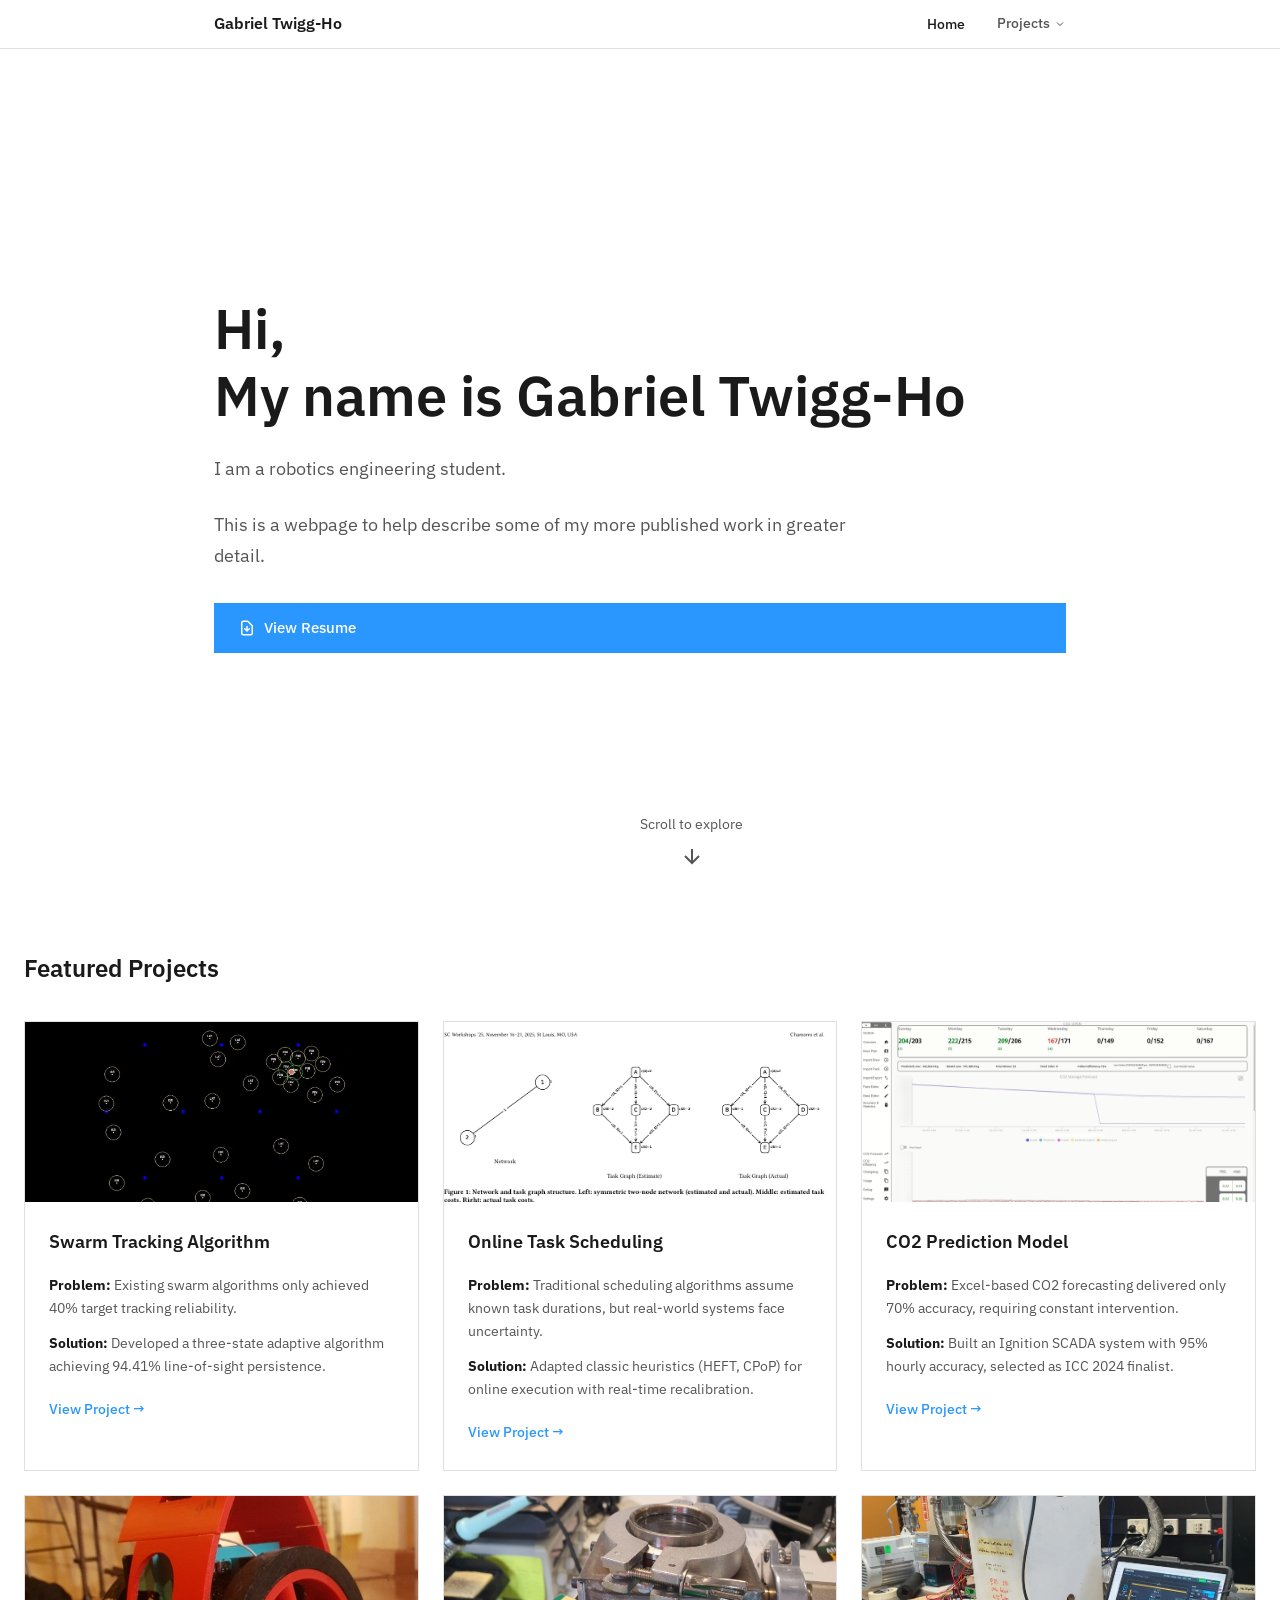
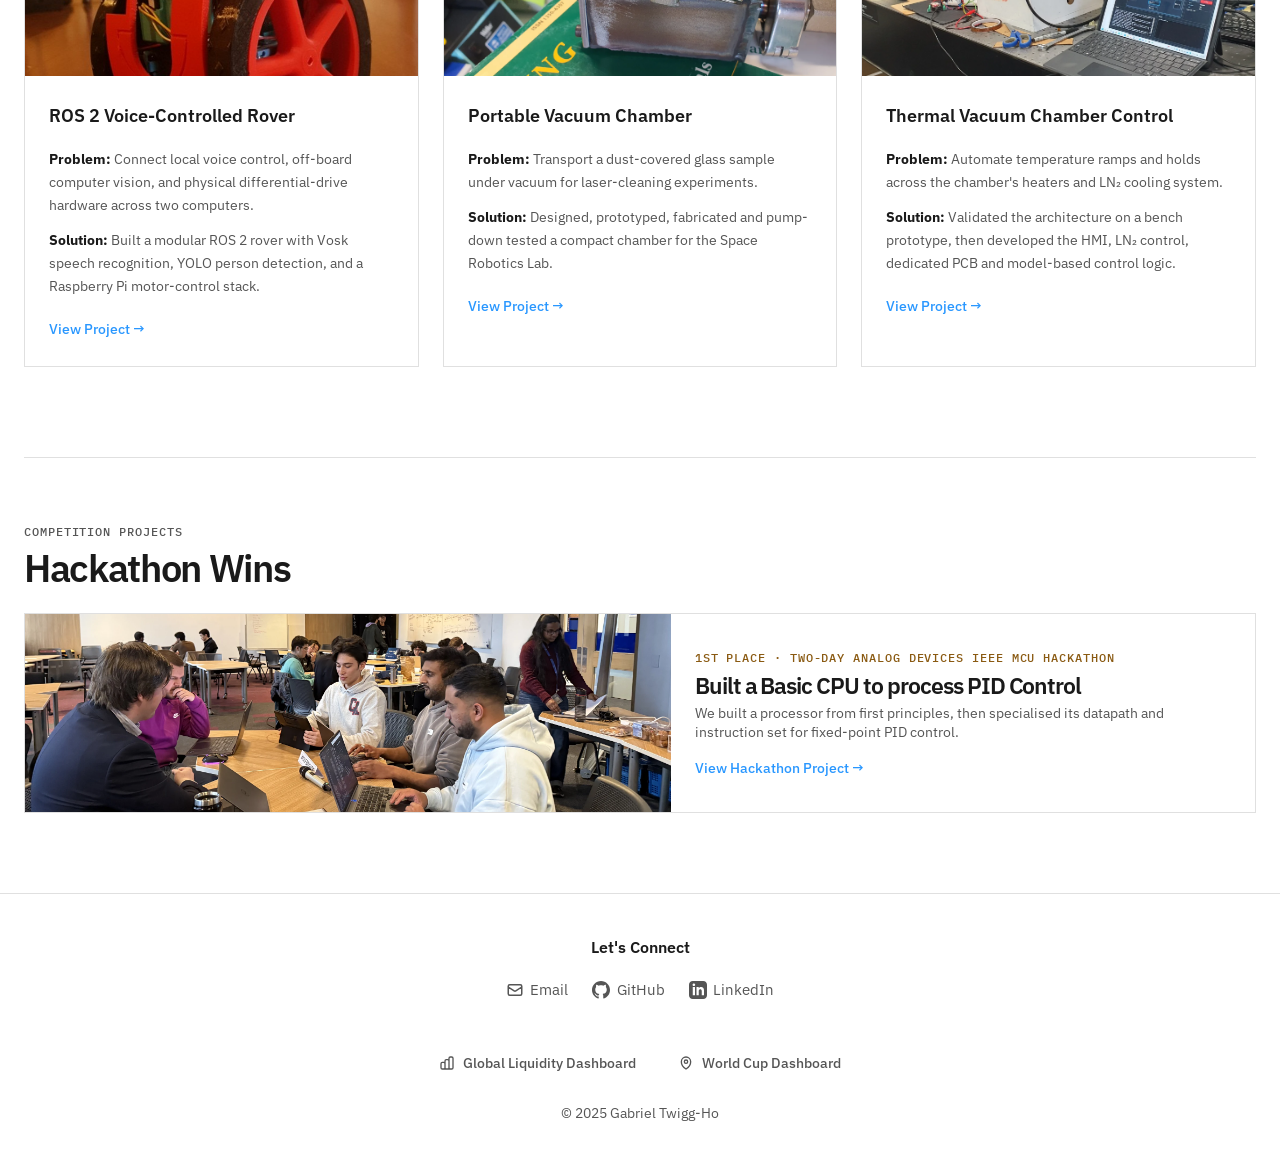
==== index.html @ 6e7a364f "Hide draft SAR card on homepage" ====
<!DOCTYPE html>
<html lang="en">
<head>
    <meta charset="UTF-8">
    <meta name="viewport" content="width=device-width, initial-scale=1.0">
    <title>Gabriel Twigg-Ho | Robotics Engineer</title>
    <link rel="preconnect" href="https://fonts.googleapis.com">
    <link rel="preconnect" href="https://fonts.gstatic.com" crossorigin>
    <link href="https://fonts.googleapis.com/css2?family=IBM+Plex+Sans:wght@400;500;600;700&family=IBM+Plex+Mono:wght@400;500&display=swap" rel="stylesheet">
    <link rel="stylesheet" href="css/base.css?v=20260810-2">
    <link rel="stylesheet" href="css/home.css?v=20260904-1">
    <link rel="stylesheet" href="css/projects.css?v=20260810-2">
    <link rel="stylesheet" href="css/project-themes.css?v=20260901-2">
</head>
<body>
    <nav>
        <div class="container">
            <a href="#home" data-page="home" class="logo" id="logo-easter-egg">Gabriel Twigg-Ho</a>
            <ul class="nav-links">
                <li><a href="#home" data-page="home" class="active" id="nav-home">Home</a></li>
                <li class="nav-dropdown">
                    <a href="#featured-projects" class="dropdown-trigger" id="nav-projects">Projects <svg xmlns="http://www.w3.org/2000/svg" width="12" height="12" viewBox="0 0 24 24" fill="none" stroke="currentColor" stroke-width="2"><path d="M6 9l6 6 6-6"/></svg></a>
                    <ul class="dropdown-menu">
                        <li><a href="#swarm-tracking" data-page="swarm-tracking" id="nav-swarm-tracking">Swarm Tracking</a></li>
                        <li><a href="#task-scheduling" data-page="task-scheduling" id="nav-task-scheduling">Task Scheduling</a></li>
                        <li><a href="#co2-prediction" data-page="co2-prediction" id="nav-co2-prediction">CO2 Prediction</a></li>
                        <li><a href="#ai-robot" data-page="ai-robot" id="nav-ai-robot">ROS 2 Rover</a></li>
                        <li><a href="#portable-vacuum-chamber" data-page="portable-vacuum-chamber" id="nav-portable-vacuum-chamber">Vacuum Chamber</a></li>
                        <li><a href="#thermal-vacuum-control" data-page="thermal-vacuum-control" id="nav-thermal-vacuum-control">TVAC Control</a></li>
                        <li data-draft-project="search-and-rescue" data-draft-local-preview hidden><a href="#search-and-rescue" data-page="search-and-rescue" id="nav-search-and-rescue">SAR Rovers</a></li>
                        <li><a href="#pid-processor-hackathon" data-page="pid-processor-hackathon" id="nav-pid-processor-hackathon">MCU Hackathon</a></li>
                    </ul>
                </li>
            </ul>
        </div>
    </nav>

    <main>
        <!-- Home -->
        <section id="home" class="page active animate">
            <div class="home-content">
                <div class="hero-text">
                    <h1>Hi,<br>My name is Gabriel Twigg-Ho</h1>
                    <p class="intro intro-1">
                        I am a robotics engineering student.
                    </p>
                    <p class="intro intro-2">
                        This is a webpage to help describe some of my more published work in greater 
                        detail.
                    </p>
                    <a href="documents/Gabriel%20Twigg-Ho%20Resume%202026.pdf" target="_blank" class="resume-link">
                        <svg xmlns="http://www.w3.org/2000/svg" fill="none" viewBox="0 0 24 24" stroke="currentColor" stroke-width="2">
                            <path stroke-linecap="round" stroke-linejoin="round" d="M12 10v6m0 0l-3-3m3 3l3-3m2 8H7a2 2 0 01-2-2V5a2 2 0 012-2h5.586a1 1 0 01.707.293l5.414 5.414a1 1 0 01.293.707V19a2 2 0 01-2 2z" />
                        </svg>
                        View Resume
                    </a>
                </div>
                <div class="scroll-indicator">
                    <span>Scroll to explore</span>
                    <svg xmlns="http://www.w3.org/2000/svg" width="24" height="24" viewBox="0 0 24 24" fill="none" stroke="currentColor" stroke-width="2">
                        <path d="M12 5v14M5 12l7 7 7-7"/>
                    </svg>
                </div>
            </div>

            <!-- Project Cards Section -->
            <div class="home-projects" id="featured-projects">
                <div class="container">
                    <h2 class="projects-heading">Featured Projects</h2>
                    <div class="project-cards">
                        <!-- Project 1: Swarm Tracking -->
                        <div class="project-card" onclick="showPage('swarm-tracking')">
                            <div class="card-media">
                                <video loop muted playsinline preload="none" poster="Pictures/swarm-tracking-poster.jpg" data-page-video>
                                    <source src="videos/swarm-tracking-demo.web.mp4" type="video/mp4">
                                </video>
                            </div>
                            <div class="card-content">
                                <h3>Swarm Tracking Algorithm</h3>
                                <p class="card-problem"><strong>Problem:</strong> Existing swarm algorithms only achieved 40% target tracking reliability.</p>
                                <p class="card-solution"><strong>Solution:</strong> Developed a three-state adaptive algorithm achieving 94.41% line-of-sight persistence.</p>
                                <span class="card-link">View Project →</span>
                            </div>
                        </div>

                        <!-- Project 2: Task Scheduling -->
                        <div class="project-card" onclick="showPage('task-scheduling')">
                            <div class="card-media">
                                <img src="Pictures/Task_Scheduling.png" alt="Task Scheduling">
                            </div>
                            <div class="card-content">
                                <h3>Online Task Scheduling</h3>
                                <p class="card-problem"><strong>Problem:</strong> Traditional scheduling algorithms assume known task durations, but real-world systems face uncertainty.</p>
                                <p class="card-solution"><strong>Solution:</strong> Adapted classic heuristics (HEFT, CPoP) for online execution with real-time recalibration.</p>
                                <span class="card-link">View Project →</span>
                            </div>
                        </div>

                        <!-- Project 3: CO2 Prediction -->
                        <div class="project-card" onclick="showPage('co2-prediction')">
                            <div class="card-media">
                                <img src="Pictures/Co2_project.png" alt="CO2 Prediction Model">
                            </div>
                            <div class="card-content">
                                <h3>CO2 Prediction Model</h3>
                                <p class="card-problem"><strong>Problem:</strong> Excel-based CO2 forecasting delivered only 70% accuracy, requiring constant intervention.</p>
                                <p class="card-solution"><strong>Solution:</strong> Built an Ignition SCADA system with 95% hourly accuracy, selected as ICC 2024 finalist.</p>
                                <span class="card-link">View Project →</span>
                            </div>
                        </div>

                        <!-- Project 4: Mobile Robot -->
                        <div class="project-card" onclick="showPage('ai-robot')">
                            <div class="card-media">
                                <img src="Pictures/project4_finalfront.jpg" alt="Completed ROS 2 voice-controlled rover">
                            </div>
                            <div class="card-content">
                                <h3>ROS 2 Voice-Controlled Rover</h3>
                                <p class="card-problem"><strong>Problem:</strong> Connect local voice control, off-board computer vision, and physical differential-drive hardware across two computers.</p>
                                <p class="card-solution"><strong>Solution:</strong> Built a modular ROS 2 rover with Vosk speech recognition, YOLO person detection, and a Raspberry Pi motor-control stack.</p>
                                <span class="card-link">View Project →</span>
                            </div>
                        </div>

                        <!-- Project 5: Portable Vacuum Chamber -->
                        <a class="project-card" href="#portable-vacuum-chamber" onclick="showPage('portable-vacuum-chamber'); return false;">
                            <div class="card-media">
                                <img src="Pictures/portable_vacuum_chamber/side_view.webp" alt="Portable metal vacuum chamber connected to a vacuum system" loading="lazy" decoding="async">
                            </div>
                            <div class="card-content">
                                <h3>Portable Vacuum Chamber</h3>
                                <p class="card-problem"><strong>Problem:</strong> Transport a dust-covered glass sample under vacuum for laser-cleaning experiments.</p>
                                <p class="card-solution"><strong>Solution:</strong> Designed, prototyped, fabricated and pump-down tested a compact chamber for the Space Robotics Lab.</p>
                                <span class="card-link">View Project →</span>
                            </div>
                        </a>

                        <!-- Project 6: Thermal Vacuum Chamber Control -->
                        <a class="project-card" href="#thermal-vacuum-control" onclick="showPage('thermal-vacuum-control'); return false;">
                            <div class="card-media">
                                <video loop muted playsinline preload="metadata" poster="Pictures/tvac/entire_tvac_bench_testing_sideview.webp" data-page-video aria-label="TVAC functional prototype operating on the laboratory bench">
                                    <source src="videos/tvac/tvac-functional-prototype-360p.web.mp4" type="video/mp4">
                                </video>
                            </div>
                            <div class="card-content">
                                <h3>Thermal Vacuum Chamber Control</h3>
                                <p class="card-problem"><strong>Problem:</strong> Automate temperature ramps and holds across the chamber's heaters and LN₂ cooling system.</p>
                                <p class="card-solution"><strong>Solution:</strong> Validated the architecture on a bench prototype, then developed the HMI, LN₂ control, dedicated PCB and model-based control logic.</p>
                                <span class="card-link">View Project →</span>
                            </div>
                        </a>

                        <!-- Project 7: Autonomous Search & Rescue Rovers -->
                        <a class="project-card" href="#search-and-rescue" onclick="showPage('search-and-rescue'); return false;" data-draft-project="search-and-rescue" hidden>
                            <div class="card-media">
                                <img src="Pictures/SAR/SAR%20rover%20victim%20overview.png" alt="Two simulated search and rescue rovers approaching a victim" loading="lazy" decoding="async">
                            </div>
                            <div class="card-content">
                                <h3>Autonomous Search &amp; Rescue Rovers</h3>
                                <p class="card-problem"><strong>Problem:</strong> Turn a generated rescue map and victim coordinates into reliable autonomous behaviour for two rovers in cluttered indoor environments.</p>
                                <p class="card-solution"><strong>Solution:</strong> Built and calibrated the rover autonomy stack across motion control, local mapping, path planning, victim handling and multi-robot coordination.</p>
                                <span class="card-link">View Project →</span>
                            </div>
                        </a>
                    </div>

                    <section class="hackathon-wins" aria-labelledby="hackathon-wins-heading">
                        <div class="hackathon-wins-heading">
                            <p>Competition projects</p>
                            <h2 id="hackathon-wins-heading">Hackathon Wins</h2>
                        </div>
                        <a class="hackathon-feature-card" href="#pid-processor-hackathon" onclick="showPage('pid-processor-hackathon'); return false;">
                            <div class="hackathon-feature-media">
                                <img src="Pictures/microcontroller_hackathon/winning-team-with-judges.webp" alt="The team developing its processor with hackathon staff and judges at the table" loading="lazy" decoding="async">
                            </div>
                            <div class="hackathon-feature-content">
                                <span class="hackathon-feature-result">1st Place · Two-day Analog Devices IEEE MCU Hackathon</span>
                                <h3>Built a Basic CPU to process PID Control</h3>
                                <p>We built a processor from first principles, then specialised its datapath and instruction set for fixed-point PID control.</p>
                                <span class="card-link">View Hackathon Project →</span>
                            </div>
                        </a>
                    </section>
                </div>
            </div>

            <footer>
                <div class="container">
                    <h3>Let's Connect</h3>
                    <div class="footer-links">
                        <a href="mailto:gabrieljyth@gmail.com">
                            <svg xmlns="http://www.w3.org/2000/svg" fill="none" viewBox="0 0 24 24" stroke="currentColor" stroke-width="2">
                                <path stroke-linecap="round" stroke-linejoin="round" d="M3 8l7.89 5.26a2 2 0 002.22 0L21 8M5 19h14a2 2 0 002-2V7a2 2 0 00-2-2H5a2 2 0 00-2 2v10a2 2 0 002 2z" />
                            </svg>
                            Email
                        </a>
                        <a href="https://github.com/Gabriel-Twiggho" target="_blank">
                            <svg xmlns="http://www.w3.org/2000/svg" fill="currentColor" viewBox="0 0 24 24">
                                <path d="M12 0c-6.626 0-12 5.373-12 12 0 5.302 3.438 9.8 8.207 11.387.599.111.793-.261.793-.577v-2.234c-3.338.726-4.033-1.416-4.033-1.416-.546-1.387-1.333-1.756-1.333-1.756-1.089-.745.083-.729.083-.729 1.205.084 1.839 1.237 1.839 1.237 1.07 1.834 2.807 1.304 3.492.997.107-.775.418-1.305.762-1.604-2.665-.305-5.467-1.334-5.467-5.931 0-1.311.469-2.381 1.236-3.221-.124-.303-.535-1.524.117-3.176 0 0 1.008-.322 3.301 1.23.957-.266 1.983-.399 3.003-.404 1.02.005 2.047.138 3.006.404 2.291-1.552 3.297-1.23 3.297-1.23.653 1.653.242 2.874.118 3.176.77.84 1.235 1.911 1.235 3.221 0 4.609-2.807 5.624-5.479 5.921.43.372.823 1.102.823 2.222v3.293c0 .319.192.694.801.576 4.765-1.589 8.199-6.086 8.199-11.386 0-6.627-5.373-12-12-12z"/>
                            </svg>
                            GitHub
                        </a>
                        <a href="https://www.linkedin.com/in/gabriel-twigg-ho-96579b1b8/" target="_blank">
                            <svg xmlns="http://www.w3.org/2000/svg" fill="currentColor" viewBox="0 0 24 24">
                                <path d="M19 0h-14c-2.761 0-5 2.239-5 5v14c0 2.761 2.239 5 5 5h14c2.762 0 5-2.239 5-5v-14c0-2.761-2.238-5-5-5zm-11 19h-3v-11h3v11zm-1.5-12.268c-.966 0-1.75-.79-1.75-1.764s.784-1.764 1.75-1.764 1.75.79 1.75 1.764-.783 1.764-1.75 1.764zm13.5 12.268h-3v-5.604c0-3.368-4-3.113-4 0v5.604h-3v-11h3v1.765c1.396-2.586 7-2.777 7 2.476v6.759z"/>
                            </svg>
                            LinkedIn
                        </a>
                    </div>
                    <div class="footer-extras">
                        <a href="dashboard/index.html" class="footer-dashboard-link">
                            <svg xmlns="http://www.w3.org/2000/svg" fill="none" viewBox="0 0 24 24" stroke="currentColor" stroke-width="2" width="16" height="16">
                                <path stroke-linecap="round" stroke-linejoin="round" d="M9 19v-6a2 2 0 00-2-2H5a2 2 0 00-2 2v6a2 2 0 002 2h2a2 2 0 002-2zm0 0V9a2 2 0 012-2h2a2 2 0 012 2v10m-6 0a2 2 0 002 2h2a2 2 0 002-2m0 0V5a2 2 0 012-2h2a2 2 0 012 2v14a2 2 0 01-2 2h-2a2 2 0 01-2-2z" />
                            </svg>
                            Global Liquidity Dashboard
                        </a>
                        <a href="worldcup-dashboard/" class="footer-dashboard-link">
                            <svg xmlns="http://www.w3.org/2000/svg" fill="none" viewBox="0 0 24 24" stroke="currentColor" stroke-width="2" width="16" height="16">
                                <path stroke-linecap="round" stroke-linejoin="round" d="M12 21s7-4.438 7-11a7 7 0 10-14 0c0 6.562 7 11 7 11z" />
                                <circle cx="12" cy="10" r="2.5" />
                            </svg>
                            World Cup Dashboard
                        </a>
                    </div>
                    <p class="copyright">© 2025 Gabriel Twigg-Ho</p>
                </div>
            </footer>
        </section>

        <!-- Project 1: Robot Swarms -->
        <section id="swarm-tracking" class="page project-page project-page--dark">
            <!-- Sidebar Navigation -->
            <nav class="project-nav" data-project="1">
                <a href="#p1-hero" class="project-nav-item active" data-section="p1-hero">
                    <span class="project-nav-line"></span>
                    <span class="project-nav-text">Demo</span>
                </a>
                <a href="#p1-downloads" class="project-nav-item" data-section="p1-downloads">
                    <span class="project-nav-line"></span>
                    <span class="project-nav-text">Downloads</span>
                </a>
                <a href="#p1-results" class="project-nav-item" data-section="p1-results">
                    <span class="project-nav-line"></span>
                    <span class="project-nav-text">Results</span>
                </a>
                <a href="#p1-problem" class="project-nav-item" data-section="p1-problem">
                    <span class="project-nav-line"></span>
                    <span class="project-nav-text">Problem</span>
                </a>
                <a href="#p1-methodology" class="project-nav-item" data-section="p1-methodology">
                    <span class="project-nav-line"></span>
                    <span class="project-nav-text">Methodology</span>
                </a>
                <a href="#p1-solution" class="project-nav-item" data-section="p1-solution">
                    <span class="project-nav-line"></span>
                    <span class="project-nav-text">Solution</span>
                </a>
                <a href="#p1-tech" class="project-nav-item" data-section="p1-tech">
                    <span class="project-nav-line"></span>
                    <span class="project-nav-text">Tech</span>
                </a>
            </nav>

            <!-- Fullscreen Video Hero -->
            <div class="video-hero" id="p1-hero">
                <p class="project-kicker">Robotics Research &middot; Autonomous Systems</p>
                <h1 class="project-title">How can a swarm of slow drones maintain persistent contact with a target moving twice their speed?</h1>
                <div class="video-container" id="video-container">
                    <video loop muted playsinline preload="none" poster="Pictures/swarm-tracking-poster.jpg" data-page-video oncanplay="document.getElementById('video-container').classList.add('loaded')">
                        <source src="videos/swarm-tracking-demo.web.mp4" type="video/mp4">
                    </video>
                </div>
                <div class="video-caption">
                    Red dot = Target  •  Yellow dot = Swarm Agent  •  Yellow circumference = Swarm Agent LOS radius
                    <br>Note: the target is non-evasive
                </div>
            </div>

            <!-- Download Section -->
            <div class="download-hero" id="p1-downloads">
                <h2>Read the Full Research</h2>
                <div class="download-buttons">
                    <a href="documents/Project%20Thesis%20Report%20V2%20Final.pdf" download class="download-btn">
                        <svg xmlns="http://www.w3.org/2000/svg" fill="none" viewBox="0 0 24 24" stroke="currentColor" stroke-width="2">
                            <path stroke-linecap="round" stroke-linejoin="round" d="M12 10v6m0 0l-3-3m3 3l3-3m2 8H7a2 2 0 01-2-2V5a2 2 0 012-2h5.586a1 1 0 01.707.293l5.414 5.414a1 1 0 01.293.707V19a2 2 0 01-2 2z" />
                        </svg>
                        Thesis
                    </a>
                    <a href="documents/IEEE_ResearchPaper.pdf" download class="download-btn">
                        <svg xmlns="http://www.w3.org/2000/svg" fill="none" viewBox="0 0 24 24" stroke="currentColor" stroke-width="2">
                            <path stroke-linecap="round" stroke-linejoin="round" d="M12 10v6m0 0l-3-3m3 3l3-3m2 8H7a2 2 0 01-2-2V5a2 2 0 012-2h5.586a1 1 0 01.707.293l5.414 5.414a1 1 0 01.293.707V19a2 2 0 01-2 2z" />
                        </svg>
                        Research Paper
                    </a>
                    <a href="documents/UG_ENG_55_poster%20(2).pdf" download class="download-btn">
                        <svg xmlns="http://www.w3.org/2000/svg" fill="none" viewBox="0 0 24 24" stroke="currentColor" stroke-width="2">
                            <path stroke-linecap="round" stroke-linejoin="round" d="M12 10v6m0 0l-3-3m3 3l3-3m2 8H7a2 2 0 01-2-2V5a2 2 0 012-2h5.586a1 1 0 01.707.293l5.414 5.414a1 1 0 01.293.707V19a2 2 0 01-2 2z" />
                        </svg>
                        Poster
                    </a>
                </div>
            </div>

            <!-- Results Teaser -->
            <div class="results-teaser" id="p1-results">
                <div class="container">
                    <p class="teaser-label">Line-of-Sight Persistence</p>
                    <h2 class="teaser-title">From unusable to Reliable and Deployable</h2>
                    <div class="bar-comparison">
                        <div class="bar-item previous">
                            <div class="bar-label">
                                <div class="label-title">Previous Best</div>
                                <div class="label-value">40%</div>
                            </div>
                            <div class="bar-track">
                                <div class="bar-fill"></div>
                            </div>
                        </div>
                        <div class="bar-item ours">
                            <div class="bar-label">
                                <div class="label-title">Our Solution</div>
                                <div class="label-value">94.41%</div>
                            </div>
                            <div class="bar-track">
                                <div class="bar-fill"></div>
                            </div>
                        </div>
                    </div>
                </div>
            </div>

            <!-- The Problem -->
            <div class="dark-section" id="p1-problem">
                <div class="container">
                    <div class="dark-card">
                        <h2>The Problem</h2>
                        <h3>The Real-World Context</h3>
                        <p>
                            This problem is critical in applications like law enforcement pursuing a suspect vehicle, 
                            or disaster response teams tracking a drifting vessel, where <strong>persistent tracking is paramount</strong>.
                        </p>
                        <h3>The Gap in Existing Research</h3>
                        <p>
                            The best Line-of-Sight score from existing research was only <strong>40%</strong>. At this reliability, 
                            the swarm loses sight of the target more than half the time. For real-world applications like 
                            search and rescue or surveillance, this simply isn't usable. A target that disappears 60% of the time isn't being tracked.
                        </p>
                        <p>
                            That's why we set out to develop a solution capable of achieving <strong>90%+ LOS</strong>, 
                            a threshold where persistent tracking becomes viable for practical deployment.
                        </p>
                        <h3>Problem Constraints</h3>
                        <ul>
                            <li>Track a fast-moving, non-evasive target with a slow-moving swarm</li>
                            <li>Agent speed = 50% of target speed (2:1 speed disadvantage)</li>
                            <li>Agents can only communicate with K nearest neighbours</li>
                            <li>Score averaged over multiple target paths</li>
                        </ul>
                    </div>
                </div>
            </div>

            <!-- Methodology -->
            <div class="dark-section" id="p1-methodology">
                <div class="container">
                    <div class="dark-card">
                        <h2>Methodology</h2>
                        <p>
                            <strong>Core Hypothesis:</strong> No single behaviour can achieve 90% LOS. We need an adaptive solution.
                        </p>
                        <h3>1. Build the Framework</h3>
                        <p>
                            Created a 2D simulation optimization framework in Python, allowing rapid prototyping and testing of swarm behaviours.
                        </p>
                        <h3>2. Ideate</h3>
                        <p>
                            Explored various tracking and searching algorithms for the swarm, drawing from existing research and novel approaches.
                        </p>
                        <h3>3. Optimise & Test</h3>
                        <ul>
                            <li>Tested and optimised every combination of existing algorithms</li>
                            <li>Evaluated one-state, two-state, and three-state strategies</li>
                            <li>Built a Python framework to iteratively tune algorithm variables. Each algorithm had handfuls of parameters to optimise (e.g., memory duration, prediction multipliers)</li>
                        </ul>
                        <h3>4. Exploratory Design</h3>
                        <p>
                            Observed weaknesses in the simulation and designed entirely new, purpose-built behaviours to fill those strategic gaps.
                        </p>
                    </div>
                </div>
            </div>

            <!-- The Solution -->
            <div class="dark-section" id="p1-solution">
                <div class="container">
                    <div class="dark-card">
                        <h2>The Solution: Three-State Architecture</h2>
                        <p>
                            The breakthrough came from a <strong>three-state solution</strong>, with distinct algorithms for when an agent is 
                            <em>in front</em>, <em>behind</em>, or has <em>no memory</em> of the target:
                        </p>
                        <div class="solution-step-dark">
                            <strong>1. In Front → Aggressive Prediction</strong>
                            <p>Prediction worked well all-round, but we observed that a more aggressive predict multiplier could be used when in front. Standard prediction sometimes caused agents to miss the target's path. The aggressive variant kept agents positioned on the target's trajectory.</p>
                        </div>
                        <div class="solution-step-dark">
                            <strong>2. Behind → Predictive Pursuit</strong>
                            <p>Testing showed prediction was the best-performing behaviour when behind the target. Agents use a predictive multiplier to anticipate where the target will be, rather than chasing where it was.</p>
                        </div>
                        <div class="solution-step-dark">
                            <strong>3. No Memory → Inverse Square Repulsion</strong>
                            <p>When an agent loses sight of the target, separation kicks in using inverse square repulsion. This forces agents to spread equally far apart across the map, maximizing sensor coverage for reacquisition.</p>
                        </div>
                    </div>
                </div>
            </div>

            <!-- Results -->
            <div class="dark-section" id="p1-tech">
                <div class="container">
                    <div class="dark-card">
                        <h2>Results</h2>
                        <div class="results-highlight">
                            <div class="big-stat">94.41%</div>
                            <div class="stat-label">Line-of-Sight persistence score</div>
                            <div class="comparison">Previous Best: 40% → Our Solution: 94.41%</div>
                        </div>
                        <p>
                            By moving from static behaviours to dynamic role allocation, we demonstrated that 
                            in resource-constrained, decentralized systems, <strong>adaptability is more powerful than raw speed</strong>.
                        </p>

                        <h3>Tech Stack</h3>
                        <ul class="tech-stack-dark">
                            <li>Python</li>
                            <li>Pygame</li>
                            <li>NumPy</li>
                            <li>Git</li>
                        </ul>

                        <a href="https://github.com/gabefromvbucks/swarm_tracking_simulation_final" target="_blank" class="github-link">
                            View Code on GitHub →
                        </a>
                    </div>
                </div>
            </div>

            <!-- Dark Footer -->
            <div class="dark-footer project-footer">
                <h3>Let's Connect</h3>
                <div class="dark-footer-links project-footer-links">
                    <a href="mailto:gabrieljyth@gmail.com">
                        <svg xmlns="http://www.w3.org/2000/svg" fill="none" viewBox="0 0 24 24" stroke="currentColor" stroke-width="2">
                            <path stroke-linecap="round" stroke-linejoin="round" d="M3 8l7.89 5.26a2 2 0 002.22 0L21 8M5 19h14a2 2 0 002-2V7a2 2 0 00-2-2H5a2 2 0 00-2 2v10a2 2 0 002 2z" />
                        </svg>
                        Email
                    </a>
                    <a href="https://github.com/Gabriel-Twiggho" target="_blank">
                        <svg xmlns="http://www.w3.org/2000/svg" fill="currentColor" viewBox="0 0 24 24">
                            <path d="M12 0c-6.626 0-12 5.373-12 12 0 5.302 3.438 9.8 8.207 11.387.599.111.793-.261.793-.577v-2.234c-3.338.726-4.033-1.416-4.033-1.416-.546-1.387-1.333-1.756-1.333-1.756-1.089-.745.083-.729.083-.729 1.205.084 1.839 1.237 1.839 1.237 1.07 1.834 2.807 1.304 3.492.997.107-.775.418-1.305.762-1.604-2.665-.305-5.467-1.334-5.467-5.931 0-1.311.469-2.381 1.236-3.221-.124-.303-.535-1.524.117-3.176 0 0 1.008-.322 3.301 1.23.957-.266 1.983-.399 3.003-.404 1.02.005 2.047.138 3.006.404 2.291-1.552 3.297-1.23 3.297-1.23.653 1.653.242 2.874.118 3.176.77.84 1.235 1.911 1.235 3.221 0 4.609-2.807 5.624-5.479 5.921.43.372.823 1.102.823 2.222v3.293c0 .319.192.694.801.576 4.765-1.589 8.199-6.086 8.199-11.386 0-6.627-5.373-12-12-12z"/>
                        </svg>
                        GitHub
                    </a>
                    <a href="https://www.linkedin.com/in/gabriel-twigg-ho-96579b1b8/" target="_blank">
                        <svg xmlns="http://www.w3.org/2000/svg" fill="currentColor" viewBox="0 0 24 24">
                            <path d="M19 0h-14c-2.761 0-5 2.239-5 5v14c0 2.761 2.239 5 5 5h14c2.762 0 5-2.239 5-5v-14c0-2.761-2.238-5-5-5zm-11 19h-3v-11h3v11zm-1.5-12.268c-.966 0-1.75-.79-1.75-1.764s.784-1.764 1.75-1.764 1.75.79 1.75 1.764-.783 1.764-1.75 1.764zm13.5 12.268h-3v-5.604c0-3.368-4-3.113-4 0v5.604h-3v-11h3v1.765c1.396-2.586 7-2.777 7 2.476v6.759z"/>
                        </svg>
                        LinkedIn
                    </a>
                </div>
                <p class="copyright">© 2025 Gabriel Twigg-Ho</p>
            </div>
        </section>

        <!-- Project 2: Online Task Scheduling -->
        <section id="task-scheduling" class="page project-page project-page--light">
            <!-- Sidebar Navigation -->
            <nav class="project-nav" data-project="2">
                <a href="#task-scheduling" class="project-nav-item active" data-section="task-scheduling">
                    <span class="project-nav-line"></span>
                    <span class="project-nav-text">Overview</span>
                </a>
                <a href="#p2-publication" class="project-nav-item" data-section="p2-publication">
                    <span class="project-nav-line"></span>
                    <span class="project-nav-text">Publication</span>
                </a>
                <a href="#p2-links" class="project-nav-item" data-section="p2-links">
                    <span class="project-nav-line"></span>
                    <span class="project-nav-text">Research</span>
                </a>
            </nav>

            <div class="project2-content project-shell">
                <div class="project2-inner project-inner">
                    <header class="project-editorial-header project-header">
                        <p class="project2-subtitle project-kicker">SC '25 Workshops Publication &middot; SAGA Framework</p>
                        <h1 class="project-title">Online Task Scheduling under Uncertainty</h1>
                    </header>
                    
                    <div class="project2-paragraphs project-copy" id="p2-publication">
                        <p>
                            During my exchange semester at Loyola Marymount University in Los Angeles, 
                            I was invited by Professor Jared Coleman to join his research team. Even after returning 
                            home to Australia after the exchange I still work remotely with Professor Jared and his 
                            team helping where I can.
                        </p>
                        <p>
                            The research we do focuses on the question, <em>"How do you schedule tasks on a supercomputer 
                            when you don't know how long they will take?"</em>
                        </p>
                        <p>
                            Specifically the research linked below was focused on creating an automated framework for 
                            the SAGA Python library that adapts offline heuristics (like HEFT and CPoP) 
                            for online execution. By simulating a feedback loop that re-calibrates the schedule as tasks 
                            finish, we enabled static algorithms to handle runtime uncertainty dynamically.
                        </p>
                    </div>

                    <div class="project2-buttons">
                        <a href="https://dl.acm.org/doi/10.1145/3731599.3767581" target="_blank" class="project2-btn primary">
                            <svg xmlns="http://www.w3.org/2000/svg" fill="none" viewBox="0 0 24 24" stroke="currentColor" stroke-width="2">
                                <path stroke-linecap="round" stroke-linejoin="round" d="M12 6.253v13m0-13C10.832 5.477 9.246 5 7.5 5S4.168 5.477 3 6.253v13C4.168 18.477 5.754 18 7.5 18s3.332.477 4.5 1.253m0-13C13.168 5.477 14.754 5 16.5 5c1.747 0 3.332.477 4.5 1.253v13C19.832 18.477 18.247 18 16.5 18c-1.746 0-3.332.477-4.5 1.253" />
                            </svg>
                            Read the Publication
                        </a>
                        <a href="documents/Adapting%20Classic%20Scheduling%20Heuristics%20for%20Online%20Execution%20under%20Uncertainty.pdf" download class="project2-btn secondary">
                            <svg xmlns="http://www.w3.org/2000/svg" fill="none" viewBox="0 0 24 24" stroke="currentColor" stroke-width="2">
                                <path stroke-linecap="round" stroke-linejoin="round" d="M12 10v6m0 0l-3-3m3 3l3-3m2 8H7a2 2 0 01-2-2V5a2 2 0 012-2h5.586a1 1 0 01.707.293l5.414 5.414a1 1 0 01.293.707V19a2 2 0 01-2 2z" />
                            </svg>
                            Download PDF
                        </a>
                    </div>

                    <!-- Task Scheduling Visualization -->
                    <div class="project2-research-section project-section" id="p2-research">
                        <div class="project2-diagram project-media">
                            <img src="Pictures/Task_Scheduling.png" alt="Directed task graph showing dependencies between computational tasks in the scheduling research" />
                            <p class="diagram-caption project-caption">Task graph visualization from our publication showing computational dependencies and scheduling complexity</p>
                        </div>

                        <div class="project2-about-research">
                            <h3 class="project-section-title">Understanding the Task Scheduling Problem</h3>
                            <p>
                                Task scheduling aims to assign computational tasks to machines to minimize execution time 
                                while respecting dependencies. Traditional algorithms assume known task durations, but real-world 
                                systems face uncertainty from hardware variations, network conditions and workload unpredictability. 
                                Our research <strong>adapts classic scheduling heuristics to handle this uncertainty in real-time</strong>, 
                                making offline algorithms work effectively in dynamic, online environments.
                            </p>
                        </div>

                        <div class="project2-research-links" id="p2-links">
                            <h3 class="project-section-title">Learn More About This Research</h3>
                            <div class="research-links-grid">
                                <a href="https://research.kubishi.com/" target="_blank" class="research-link-btn">
                                    <svg xmlns="http://www.w3.org/2000/svg" fill="none" viewBox="0 0 24 24" stroke="currentColor" stroke-width="2">
                                        <path stroke-linecap="round" stroke-linejoin="round" d="M17 20h5v-2a3 3 0 00-5.356-1.857M17 20H7m10 0v-2c0-.656-.126-1.283-.356-1.857M7 20H2v-2a3 3 0 015.356-1.857M7 20v-2c0-.656.126-1.283.356-1.857m0 0a5.002 5.002 0 019.288 0M15 7a3 3 0 11-6 0 3 3 0 016 0zm6 3a2 2 0 11-4 0 2 2 0 014 0zM7 10a2 2 0 11-4 0 2 2 0 014 0z" />
                                    </svg>
                                    Kubishi Research Group
                                </a>
                                <a href="https://research.kubishi.com/Posts/Task-Scheduling-Algorithms" target="_blank" class="research-link-btn">
                                    <svg xmlns="http://www.w3.org/2000/svg" fill="none" viewBox="0 0 24 24" stroke="currentColor" stroke-width="2">
                                        <path stroke-linecap="round" stroke-linejoin="round" d="M9 5H7a2 2 0 00-2 2v12a2 2 0 002 2h10a2 2 0 002-2V7a2 2 0 00-2-2h-2M9 5a2 2 0 002 2h2a2 2 0 002-2M9 5a2 2 0 012-2h2a2 2 0 012 2m-3 7h3m-3 4h3m-6-4h.01M9 16h.01" />
                                    </svg>
                                    Task Scheduling Deep Dive
                                </a>
                            </div>
                        </div>
                    </div>
                </div>
            </div>
            <div class="project2-footer project-footer">
                <h3>Let's Connect</h3>
                <div class="project2-footer-links project-footer-links">
                    <a href="mailto:gabrieljyth@gmail.com">
                        <svg xmlns="http://www.w3.org/2000/svg" fill="none" viewBox="0 0 24 24" stroke="currentColor" stroke-width="2">
                            <path stroke-linecap="round" stroke-linejoin="round" d="M3 8l7.89 5.26a2 2 0 002.22 0L21 8M5 19h14a2 2 0 002-2V7a2 2 0 00-2-2H5a2 2 0 00-2 2v10a2 2 0 002 2z" />
                        </svg>
                        Email
                    </a>
                    <a href="https://github.com/Gabriel-Twiggho" target="_blank">
                        <svg xmlns="http://www.w3.org/2000/svg" fill="currentColor" viewBox="0 0 24 24">
                            <path d="M12 0c-6.626 0-12 5.373-12 12 0 5.302 3.438 9.8 8.207 11.387.599.111.793-.261.793-.577v-2.234c-3.338.726-4.033-1.416-4.033-1.416-.546-1.387-1.333-1.756-1.333-1.756-1.089-.745.083-.729.083-.729 1.205.084 1.839 1.237 1.839 1.237 1.07 1.834 2.807 1.304 3.492.997.107-.775.418-1.305.762-1.604-2.665-.305-5.467-1.334-5.467-5.931 0-1.311.469-2.381 1.236-3.221-.124-.303-.535-1.524.117-3.176 0 0 1.008-.322 3.301 1.23.957-.266 1.983-.399 3.003-.404 1.02.005 2.047.138 3.006.404 2.291-1.552 3.297-1.23 3.297-1.23.653 1.653.242 2.874.118 3.176.77.84 1.235 1.911 1.235 3.221 0 4.609-2.807 5.624-5.479 5.921.43.372.823 1.102.823 2.222v3.293c0 .319.192.694.801.576 4.765-1.589 8.199-6.086 8.199-11.386 0-6.627-5.373-12-12-12z"/>
                        </svg>
                        GitHub
                    </a>
                    <a href="https://www.linkedin.com/in/gabriel-twigg-ho-96579b1b8/" target="_blank">
                        <svg xmlns="http://www.w3.org/2000/svg" fill="currentColor" viewBox="0 0 24 24">
                            <path d="M19 0h-14c-2.761 0-5 2.239-5 5v14c0 2.761 2.239 5 5 5h14c2.762 0 5-2.239 5-5v-14c0-2.761-2.238-5-5-5zm-11 19h-3v-11h3v11zm-1.5-12.268c-.966 0-1.75-.79-1.75-1.764s.784-1.764 1.75-1.764 1.75.79 1.75 1.764-.783 1.764-1.75 1.764zm13.5 12.268h-3v-5.604c0-3.368-4-3.113-4 0v5.604h-3v-11h3v1.765c1.396-2.586 7-2.777 7 2.476v6.759z"/>
                        </svg>
                        LinkedIn
                    </a>
                </div>
                <p>© 2025 Gabriel Twigg-Ho</p>
            </div>
        </section>

        <!-- Project 3: CO2 Model -->
        <section id="co2-prediction" class="page project-page project-page--light">
            <!-- Sidebar Navigation -->
            <nav class="project-nav" data-project="3">
                <a href="#co2-prediction" class="project-nav-item active" data-section="co2-prediction">
                    <span class="project-nav-line"></span>
                    <span class="project-nav-text">Overview</span>
                </a>
                <a href="#p3-showcase" class="project-nav-item" data-section="p3-showcase">
                    <span class="project-nav-line"></span>
                    <span class="project-nav-text">Showcase</span>
                </a>
            </nav>

            <div class="project3-content project-shell">
                <div class="project3-inner project-inner">
                    <header class="project-editorial-header project-header">
                        <p class="project3-subtitle project-kicker">Inductive Automation Conference 2024 Finalist</p>
                        <h1 class="project-title">CO2 Prediction Model</h1>
                    </header>
                    <div class="project3-text project-copy">
                        <p>
                            During my university placement at Carlton & United Breweries, I was given the opportunity 
                            to complete and deploy a CO2 prediction model for the brewery.
                        </p>
                        <p>
                            The project utilised Inductive Automation's Ignition SCADA platform to build a predictive system that
                            forecasts CO₂ storage levels hour-by-hour, replacing an unreliable Excel-based solution and improving 
                            hourly prediction accuracy from approximately 70% to 95%.
                        </p>
                    </div>

                    <!-- Project Image -->
                    <div class="project3-image project-media project-section" id="p3-showcase">
                        <img src="Pictures/Co2_project.png" alt="Ignition SCADA interface with hourly CO2 storage forecasts and actual levels" />
                        <p class="image-caption project-caption">The Ignition-based CO2 prediction model interface showing real-time storage levels and forecasting</p>
                    </div>

                    <div class="project3-text project-copy">
                        <p>
                            This work was submitted to the Ignition Community Conference's annual Discover Gallery, 
                            where it was selected as a <strong class="project3-highlight">finalist among the best projects of the year.</strong>
                        </p>
                    </div>

                    <a href="https://inductiveautomation.com/resources/customerproject/brewery-optimizes-predictive-co2-model-built-in-ignition" target="_blank" class="project3-link" id="p3-gallery">
                        View Project on ICC Discover Gallery →
                    </a>
                </div>
            </div>
            <div class="project3-footer project-footer">
                <h3>Let's Connect</h3>
                <div class="project3-footer-links project-footer-links">
                    <a href="mailto:gabrieljyth@gmail.com">
                        <svg xmlns="http://www.w3.org/2000/svg" fill="none" viewBox="0 0 24 24" stroke="currentColor" stroke-width="2">
                            <path stroke-linecap="round" stroke-linejoin="round" d="M3 8l7.89 5.26a2 2 0 002.22 0L21 8M5 19h14a2 2 0 002-2V7a2 2 0 00-2-2H5a2 2 0 00-2 2v10a2 2 0 002 2z" />
                        </svg>
                        Email
                    </a>
                    <a href="https://github.com/Gabriel-Twiggho" target="_blank">
                        <svg xmlns="http://www.w3.org/2000/svg" fill="currentColor" viewBox="0 0 24 24">
                            <path d="M12 0c-6.626 0-12 5.373-12 12 0 5.302 3.438 9.8 8.207 11.387.599.111.793-.261.793-.577v-2.234c-3.338.726-4.033-1.416-4.033-1.416-.546-1.387-1.333-1.756-1.333-1.756-1.089-.745.083-.729.083-.729 1.205.084 1.839 1.237 1.839 1.237 1.07 1.834 2.807 1.304 3.492.997.107-.775.418-1.305.762-1.604-2.665-.305-5.467-1.334-5.467-5.931 0-1.311.469-2.381 1.236-3.221-.124-.303-.535-1.524.117-3.176 0 0 1.008-.322 3.301 1.23.957-.266 1.983-.399 3.003-.404 1.02.005 2.047.138 3.006.404 2.291-1.552 3.297-1.23 3.297-1.23.653 1.653.242 2.874.118 3.176.77.84 1.235 1.911 1.235 3.221 0 4.609-2.807 5.624-5.479 5.921.43.372.823 1.102.823 2.222v3.293c0 .319.192.694.801.576 4.765-1.589 8.199-6.086 8.199-11.386 0-6.627-5.373-12-12-12z"/>
                        </svg>
                        GitHub
                    </a>
                    <a href="https://www.linkedin.com/in/gabriel-twigg-ho-96579b1b8/" target="_blank">
                        <svg xmlns="http://www.w3.org/2000/svg" fill="currentColor" viewBox="0 0 24 24">
                            <path d="M19 0h-14c-2.761 0-5 2.239-5 5v14c0 2.761 2.239 5 5 5h14c2.762 0 5-2.239 5-5v-14c0-2.761-2.238-5-5-5zm-11 19h-3v-11h3v11zm-1.5-12.268c-.966 0-1.75-.79-1.75-1.764s.784-1.764 1.75-1.764 1.75.79 1.75 1.764-.783 1.764-1.75 1.764zm13.5 12.268h-3v-5.604c0-3.368-4-3.113-4 0v5.604h-3v-11h3v1.765c1.396-2.586 7-2.777 7 2.476v6.759z"/>
                        </svg>
                        LinkedIn
                    </a>
                </div>
                <p>© 2025 Gabriel Twigg-Ho</p>
            </div>
        </section>

        <!-- Project 4: ROS 2 Voice-Controlled Rover -->
        <section id="ai-robot" class="page project-page project-page--dark">
            <!-- Sidebar Navigation -->
            <nav class="project-nav" data-project="ai-robot">
                <a href="#ai-robot" class="project-nav-item active" data-section="ai-robot">
                    <span class="project-nav-line"></span>
                    <span class="project-nav-text">Overview</span>
                </a>
                <a href="#p4-final-build" class="project-nav-item" data-section="p4-final-build">
                    <span class="project-nav-line"></span>
                    <span class="project-nav-text">Final Build</span>
                </a>
                <a href="#p4-outcome" class="project-nav-item" data-section="p4-outcome">
                    <span class="project-nav-line"></span>
                    <span class="project-nav-text">Outcome</span>
                </a>
                <a href="#p4-roadmap" class="project-nav-item" data-section="p4-roadmap">
                    <span class="project-nav-line"></span>
                    <span class="project-nav-text">Build Stages</span>
                </a>
                <a href="#p4-development" class="project-nav-item" data-section="p4-development">
                    <span class="project-nav-line"></span>
                    <span class="project-nav-text">Development</span>
                </a>
                <a href="#p4-tech" class="project-nav-item" data-section="p4-tech">
                    <span class="project-nav-line"></span>
                    <span class="project-nav-text">Tech Stack</span>
                </a>
            </nav>

            <div class="project4-content project-shell">
                <div class="project4-inner project-inner">
                    <div class="project4-header project-header">
                        <p class="project4-subtitle project-kicker">Raspberry Pi &middot; Offline Speech Recognition &middot; Off-board Computer Vision</p>
                        <h1 class="project-title">ROS 2 Voice-Controlled Rover</h1>
                    </div>

                    <div class="project4-description project-section">
                        <h2 class="project-section-title">Project Overview</h2>
                        <p>
                            I built this rover as an end-to-end exploration of how speech, computer vision, and physical control
                            can work together in ROS 2. The Raspberry Pi handled the camera, offline Vosk speech recognition,
                            command parsing, control arbitration, and motor-facing nodes. A Windows PC handled GPU-based YOLO
                            person detection and returned normalised bounding-box data to the rover over the ROS 2 network.
                        </p>
                    </div>

                    <div class="project4-progress project-section" id="p4-final-build">
                        <h2 class="project-section-title">Final Build</h2>
                        <p class="project4-progress-intro">The completed rover from the front and rear.</p>
                        <div class="project4-progress-grid">
                            <div class="project4-progress-item project-media">
                                <img src="Pictures/project4_finalfront.jpg" alt="Front three-quarter view of the completed red ROS 2 rover" loading="lazy" />
                                <p class="project4-progress-caption project-caption">Final rover — front view</p>
                            </div>
                            <div class="project4-progress-item project-media">
                                <img src="Pictures/project4_finalbehind.jpg" alt="Rear three-quarter view of the completed red ROS 2 rover" loading="lazy" />
                                <p class="project4-progress-caption project-caption">Final rover — rear view</p>
                            </div>
                        </div>
                    </div>

                    <div class="project4-outcome project-section" id="p4-outcome">
                        <h2 class="project-section-title">Project Outcome</h2>
                        <ul class="project4-delivered-list">
                            <li>Native ROS 2 Iron environment and camera streaming on a Raspberry Pi 4</li>
                            <li>Offline voice recognition and command parsing with Vosk</li>
                            <li>Virtual differential-drive simulation, velocity arbitration, and motor-control nodes</li>
                            <li>PC-hosted YOLO person detection with bounding-box data returned over Wi-Fi</li>
                            <li>A complete 3D-printed differential-drive rover and integrated electronics</li>
                        </ul>
                        <div class="project4-repo-links">
                            <a href="https://github.com/Gabriel-Twiggho/ros2-rover" target="_blank" rel="noopener noreferrer" class="project4-repo-link primary">
                                View ROS 2 Rover Repository →
                            </a>
                            <a href="https://github.com/Gabriel-Twiggho/ros2-rover/tree/PC_Branch" target="_blank" rel="noopener noreferrer" class="project4-repo-link">
                                View Windows Vision Branch →
                            </a>
                        </div>
                    </div>

                    <div class="project4-roadmap project-section" id="p4-roadmap">
                        <h2 class="project-section-title">Workflow of project</h2>
                        <table class="phase-table">
                            <thead>
                                <tr>
                                    <th>Phase</th>
                                    <th>Goal</th>
                                </tr>
                            </thead>
                            <tbody>
                                <tr>
                                    <td class="phase-id">A–C</td>
                                    <td class="phase-goal">Core system: Pi OS, ROS 2 Iron built from source, and camera topic verified.</td>
                                </tr>
                                <tr>
                                    <td class="phase-id">D</td>
                                    <td class="phase-goal">Voice Interface: On-board offline speech recognition (Vosk).</td>
                                </tr>
                                <tr>
                                    <td class="phase-id">E</td>
                                    <td class="phase-goal">Simulation: Voice-to-motion logic and virtual drive kinematics.</td>
                                </tr>
                                <tr>
                                    <td class="phase-id">F</td>
                                    <td class="phase-goal">Vision: off-board GPU person detection and ROS 2 data exchange over Wi-Fi.</td>
                                </tr>
                                <tr>
                                    <td class="phase-id">G</td>
                                    <td class="phase-goal">Electronics: Cytron motor-driver integration, PWM control, and bench testing.</td>
                                </tr>
                                <tr>
                                    <td class="phase-id">Chassis</td>
                                    <td class="phase-goal">Physical design: final 3D-printed shell, wheels, electronics mounting, and rear caster assembled.</td>
                                </tr>
                            </tbody>
                        </table>
                    </div>

                    <div class="project4-progress project-section" id="p4-development">
                        <h2 class="project-section-title">Build Development</h2>
                        <p class="project4-progress-intro">Concept design and electronics integration stages.</p>
                        <div class="project4-progress-grid">
                            <div class="project4-progress-item project-media">
                                <img src="Pictures/project4_concept.png" alt="Early concept design rendering of the mobile robot" loading="lazy" />
                                <p class="project4-progress-caption project-caption">Early concept design</p>
                            </div>
                            <div class="project4-progress-item project-media">
                                <img src="Pictures/project4_wip.webp" alt="Work-in-progress rover with electronics and motor installed" loading="lazy" />
                                <p class="project4-progress-caption project-caption">Electronics integration</p>
                            </div>
                        </div>
                    </div>

                    <div class="project4-tech-section project-section" id="p4-tech">
                        <h3 class="project-section-title">Tech Stack</h3>
                        <div class="project4-tech-stack">
                            <span>ROS 2 Iron</span>
                            <span>Raspberry Pi</span>
                            <span>Python</span>
                            <span>Ultralytics YOLO</span>
                            <span>OpenCV</span>
                            <span>Vosk</span>
                            <span>pigpio</span>
                            <span>RViz</span>
                            <span>ROS 2 DDS</span>
                        </div>
                    </div>
                </div>
            </div>
            <div class="project4-footer project-footer">
                <h3>Let's Connect</h3>
                <div class="project4-footer-links project-footer-links">
                    <a href="mailto:gabrieljyth@gmail.com">
                        <svg xmlns="http://www.w3.org/2000/svg" fill="none" viewBox="0 0 24 24" stroke="currentColor" stroke-width="2">
                            <path stroke-linecap="round" stroke-linejoin="round" d="M3 8l7.89 5.26a2 2 0 002.22 0L21 8M5 19h14a2 2 0 002-2V7a2 2 0 00-2-2H5a2 2 0 00-2 2v10a2 2 0 002 2z" />
                        </svg>
                        Email
                    </a>
                    <a href="https://github.com/Gabriel-Twiggho" target="_blank">
                        <svg xmlns="http://www.w3.org/2000/svg" fill="currentColor" viewBox="0 0 24 24">
                            <path d="M12 0c-6.626 0-12 5.373-12 12 0 5.302 3.438 9.8 8.207 11.387.599.111.793-.261.793-.577v-2.234c-3.338.726-4.033-1.416-4.033-1.416-.546-1.387-1.333-1.756-1.333-1.756-1.089-.745.083-.729.083-.729 1.205.084 1.839 1.237 1.839 1.237 1.07 1.834 2.807 1.304 3.492.997.107-.775.418-1.305.762-1.604-2.665-.305-5.467-1.334-5.467-5.931 0-1.311.469-2.381 1.236-3.221-.124-.303-.535-1.524.117-3.176 0 0 1.008-.322 3.301 1.23.957-.266 1.983-.399 3.003-.404 1.02.005 2.047.138 3.006.404 2.291-1.552 3.297-1.23 3.297-1.23.653 1.653.242 2.874.118 3.176.77.84 1.235 1.911 1.235 3.221 0 4.609-2.807 5.624-5.479 5.921.43.372.823 1.102.823 2.222v3.293c0 .319.192.694.801.576 4.765-1.589 8.199-6.086 8.199-11.386 0-6.627-5.373-12-12-12z"/>
                        </svg>
                        GitHub
                    </a>
                    <a href="https://www.linkedin.com/in/gabriel-twigg-ho-96579b1b8/" target="_blank">
                        <svg xmlns="http://www.w3.org/2000/svg" fill="currentColor" viewBox="0 0 24 24">
                            <path d="M19 0h-14c-2.761 0-5 2.239-5 5v14c0 2.761 2.239 5 5 5h14c2.762 0 5-2.239 5-5v-14c0-2.761-2.238-5-5-5zm-11 19h-3v-11h3v11zm-1.5-12.268c-.966 0-1.75-.79-1.75-1.764s.784-1.764 1.75-1.764 1.75.79 1.75 1.764-.783 1.764-1.75 1.764zm13.5 12.268h-3v-5.604c0-3.368-4-3.113-4 0v5.604h-3v-11h3v1.765c1.396-2.586 7-2.777 7 2.476v6.759z"/>
                        </svg>
                        LinkedIn
                    </a>
                </div>
                <p>© 2025 Gabriel Twigg-Ho</p>
            </div>
        </section>

        <!-- Project 5: Portable Vacuum Chamber -->
        <section id="portable-vacuum-chamber" class="page project-page project-page--light">
            <nav class="project-nav" data-project="portable-vacuum-chamber" aria-label="Vacuum chamber project sections">
                <a href="#vacuum-overview" class="project-nav-item active" data-section="vacuum-overview">
                    <span class="project-nav-line"></span>
                    <span class="project-nav-text">Overview</span>
                </a>
                <a href="#vacuum-gallery" class="project-nav-item" data-section="vacuum-gallery">
                    <span class="project-nav-line"></span>
                    <span class="project-nav-text">Final Build</span>
                </a>
                <a href="#vacuum-workflow" class="project-nav-item" data-section="vacuum-workflow">
                    <span class="project-nav-line"></span>
                    <span class="project-nav-text">Workflow</span>
                </a>
                <a href="#vacuum-recovery" class="project-nav-item" data-section="vacuum-recovery">
                    <span class="project-nav-line"></span>
                    <span class="project-nav-text">Recovery</span>
                </a>
                <a href="#vacuum-skills" class="project-nav-item" data-section="vacuum-skills">
                    <span class="project-nav-line"></span>
                    <span class="project-nav-text">Skills</span>
                </a>
            </nav>

            <div class="vacuum-page project-shell">
                <div class="vacuum-inner project-inner">
                    <header class="vacuum-header project-header" id="vacuum-overview">
                        <p class="vacuum-kicker project-kicker">Space Robotics Lab · Mechanical Design</p>
                        <h1 class="project-title">Portable Vacuum Chamber</h1>
                        <p class="vacuum-intro">
                            Built for the Space Robotics Lab, this compact vacuum chamber was built so that we could carry a dust-covered glass sample to a laser lab for experiments into whether laser energy can remove dust from a surface under vacuum.
                        </p>
                    </header>

                    <section class="vacuum-gallery" id="vacuum-gallery" aria-label="Finished portable vacuum chamber views">
                        <figure class="vacuum-gallery-item vacuum-gallery-front project-media">
                            <img src="Pictures/portable_vacuum_chamber/front_view.webp" alt="Front view of the completed portable vacuum chamber and glass flange" loading="lazy" decoding="async">
                            <figcaption class="project-caption">Front view</figcaption>
                        </figure>
                        <figure class="vacuum-gallery-item vacuum-gallery-side project-media">
                            <img src="Pictures/portable_vacuum_chamber/side_view.webp" alt="Side view of the completed chamber connected to the vacuum system" loading="lazy" decoding="async">
                            <figcaption class="project-caption">Side view</figcaption>
                        </figure>
                        <figure class="vacuum-gallery-item vacuum-gallery-other-side project-media">
                            <img src="Pictures/portable_vacuum_chamber/other_side_view.webp" alt="Opposite side view showing the chamber body and bolted end plate" loading="lazy" decoding="async">
                            <figcaption class="project-caption">Opposite side</figcaption>
                        </figure>
                        <figure class="vacuum-gallery-item vacuum-gallery-top project-media">
                            <img src="Pictures/portable_vacuum_chamber/top_view.webp" alt="Top view of the completed chamber and circular viewing flange" loading="lazy" decoding="async">
                            <figcaption class="project-caption">Top view</figcaption>
                        </figure>
                    </section>

                    <section class="vacuum-section vacuum-workflow project-section" id="vacuum-workflow">
                        <div class="vacuum-section-heading">
                            <p class="vacuum-eyebrow">Engineering journey</p>
                            <h2 class="project-section-title">Design Workflow</h2>
                            <p>These are the five steps that I took for the design workflow of this vacuum chamber.</p>
                        </div>

                        <div class="vacuum-workflow-grid">
                            <article class="vacuum-workflow-stage">
                                <span class="vacuum-stage-marker">01</span>
                                <div class="vacuum-stage-content">
                                    <figure class="vacuum-stage-media project-media">
                                        <img src="Pictures/portable_vacuum_chamber/sketches.webp" alt="Hand-drawn concept sketches and dimensions for the portable vacuum chamber" loading="lazy" decoding="async">
                                    </figure>
                                    <h3>Sketch</h3>
                                    <p>I first brainstormed the initial design through sketches on my phone since its a simple rectangular design establishing the chamber shape, flange position and overall sample layout.</p>
                                </div>
                            </article>

                            <article class="vacuum-workflow-stage">
                                <span class="vacuum-stage-marker">02</span>
                                <div class="vacuum-stage-content">
                                    <!-- Replace this resolved-geometry view with a SolidWorks screenshot when one is available. -->
                                    <figure class="vacuum-stage-media project-media">
                                        <img src="Pictures/portable_vacuum_chamber/top_view.webp" alt="Top view showing the flange and enclosure geometry resolved during CAD design" loading="lazy" decoding="async">
                                    </figure>
                                    <h3>SolidWorks</h3>
                                    <p>I then moved the concept into CAD to resolve the assembly, dimensions and clearances between components.</p>
                                </div>
                            </article>

                            <article class="vacuum-workflow-stage">
                                <span class="vacuum-stage-marker">03</span>
                                <div class="vacuum-stage-content">
                                    <figure class="vacuum-stage-media project-media">
                                        <img src="Pictures/portable_vacuum_chamber/3d_print.webp" alt="Disassembled 3D-printed prototype of the vacuum chamber enclosure" loading="lazy" decoding="async">
                                    </figure>
                                    <h3>Prototype</h3>
                                    <p>After Cadding up I made a prototype (3D-printed model started off with a paper mache) The main purpose was so that I could reason with the workshop how to manufacture the design so that I could sensecheck it.</p>
                                </div>
                            </article>

                            <article class="vacuum-workflow-stage">
                                <span class="vacuum-stage-marker">04</span>
                                <div class="vacuum-stage-content">
                                    <figure class="vacuum-stage-media project-media">
                                        <img src="Pictures/portable_vacuum_chamber/fabrication.webp" alt="Fabricated metal vacuum chamber body before final clamping and testing" loading="lazy" decoding="async">
                                    </figure>
                                    <h3>Fabrication</h3>
                                    <p>The design was reviewed with the workshop, then manufactured and assembled in metal.</p>
                                </div>
                            </article>

                            <article class="vacuum-workflow-stage">
                                <span class="vacuum-stage-marker">05</span>
                                <div class="vacuum-stage-content">
                                    <figure class="vacuum-stage-media project-media">
                                        <img src="Pictures/portable_vacuum_chamber/side_view.webp" alt="Finished portable vacuum chamber connected for vacuum-system testing" loading="lazy" decoding="async">
                                    </figure>
                                    <h3>Finished Chamber</h3>
                                    <p>The completed assembly was connected to the vacuum system and tested ahead of the laser experiment.</p>
                                </div>
                            </article>
                        </div>
                    </section>

                    <section class="vacuum-section vacuum-recovery project-section" id="vacuum-recovery">
                        <div class="vacuum-section-heading">
                            <p class="vacuum-eyebrow">Iteration under test</p>
                            <h2 class="project-section-title">Design Mistake &amp; Recovery</h2>
                        </div>

                        <div class="vacuum-recovery-grid">
                            <article class="vacuum-recovery-card">
                                <span class="vacuum-recovery-number">01</span>
                                <h3>Height and flange problem</h3>
                                <p>
                                    The completed chamber and glass-flange assembly ended up slightly taller than intended, revealing a stack-up mistake on my end in the original design. Part of the glass flange was machined down to recover the height but the change affected the flange and introduced a vacuum leak. A water-pressure test located the leaking area and after discussion with the workshop, resin was applied to repair the seal. The recovery reinforced the importance of checking the complete flange stack-up before fabrication and validating changes before machining finished components.
                                </p>
                            </article>

                            <article class="vacuum-recovery-card">
                                <span class="vacuum-recovery-number">02</span>
                                <h3>Vacuum pump-down problem</h3>
                                <p>
                                    After the local leak was repaired, pump-down testing exposed a separate system-level limitation. We wanted to simulate the lunar environment for that testing at approximately <span class="vacuum-pressure">10<sup>−3</sup> mbar</span> is "good enough" for research purposes but the overall system could only get to <span class="vacuum-pressure">10<sup>−1</sup> mbar</span> without continuous pumping. Individual parts were investigated finding that the entire system couldn't stay at the desired pressure, The practical conclusion was to move the pump to the laser laboratory and run it during the experiment. This broader limitation was distinct from the repaired flange leak.
                                </p>
                            </article>
                        </div>
                    </section>

                    <section class="vacuum-section vacuum-skills project-section" id="vacuum-skills">
                        <div class="vacuum-section-heading">
                            <p class="vacuum-eyebrow">Methods and tools</p>
                            <h2 class="project-section-title">Skill Stack</h2>
                        </div>
                        <div class="vacuum-skill-stack" aria-label="Project skills">
                            <span>SolidWorks</span>
                            <span>CAD</span>
                            <span>3D Printing</span>
                            <span>Mechanical Design</span>
                            <span>Prototyping</span>
                            <span>Vacuum Systems</span>
                            <span>Design for Fabrication</span>
                            <span>Testing &amp; Validation</span>
                        </div>
                    </section>
                </div>
            </div>

            <footer class="vacuum-footer project-footer">
                <div class="container">
                    <h3>Let's Connect</h3>
                    <div class="footer-links project-footer-links">
                        <a href="mailto:gabrieljyth@gmail.com">
                            <svg xmlns="http://www.w3.org/2000/svg" fill="none" viewBox="0 0 24 24" stroke="currentColor" stroke-width="2">
                                <path stroke-linecap="round" stroke-linejoin="round" d="M3 8l7.89 5.26a2 2 0 002.22 0L21 8M5 19h14a2 2 0 002-2V7a2 2 0 00-2-2H5a2 2 0 00-2 2v10a2 2 0 002 2z" />
                            </svg>
                            Email
                        </a>
                        <a href="https://github.com/Gabriel-Twiggho" target="_blank" rel="noopener noreferrer">
                            <svg xmlns="http://www.w3.org/2000/svg" fill="currentColor" viewBox="0 0 24 24">
                                <path d="M12 0c-6.626 0-12 5.373-12 12 0 5.302 3.438 9.8 8.207 11.387.599.111.793-.261.793-.577v-2.234c-3.338.726-4.033-1.416-4.033-1.416-.546-1.387-1.333-1.756-1.333-1.756-1.089-.745.083-.729.083-.729 1.205.084 1.839 1.237 1.839 1.237 1.07 1.834 2.807 1.304 3.492.997.107-.775.418-1.305.762-1.604-2.665-.305-5.467-1.334-5.467-5.931 0-1.311.469-2.381 1.236-3.221-.124-.303-.535-1.524.117-3.176 0 0 1.008-.322 3.301 1.23.957-.266 1.983-.399 3.003-.404 1.02.005 2.047.138 3.006.404 2.291-1.552 3.297-1.23 3.297-1.23.653 1.653.242 2.874.118 3.176.77.84 1.235 1.911 1.235 3.221 0 4.609-2.807 5.624-5.479 5.921.43.372.823 1.102.823 2.222v3.293c0 .319.192.694.801.576 4.765-1.589 8.199-6.086 8.199-11.386 0-6.627-5.373-12-12-12z"/>
                            </svg>
                            GitHub
                        </a>
                        <a href="https://www.linkedin.com/in/gabriel-twigg-ho-96579b1b8/" target="_blank" rel="noopener noreferrer">
                            <svg xmlns="http://www.w3.org/2000/svg" fill="currentColor" viewBox="0 0 24 24">
                                <path d="M19 0h-14c-2.761 0-5 2.239-5 5v14c0 2.761 2.239 5 5 5h14c2.762 0 5-2.239 5-5v-14c0-2.761-2.238-5-5-5zm-11 19h-3v-11h3v11zm-1.5-12.268c-.966 0-1.75-.79-1.75-1.764s.784-1.764 1.75-1.764 1.75.79 1.75 1.764-.783 1.764-1.75 1.764zm13.5 12.268h-3v-5.604c0-3.368-4-3.113-4 0v5.604h-3v-11h3v1.765c1.396-2.586 7-2.777 7 2.476v6.759z"/>
                            </svg>
                            LinkedIn
                        </a>
                    </div>
                    <p class="copyright">© 2025 Gabriel Twigg-Ho</p>
                </div>
            </footer>
        </section>

        <!-- Project 6: Thermal Vacuum Chamber Control System -->
        <section id="thermal-vacuum-control" class="page project-page project-page--light">
            <nav class="project-nav" data-project="thermal-vacuum-control" aria-label="Thermal vacuum control project sections">
                <a href="#tvac-overview" class="project-nav-item active" data-section="tvac-overview">
                    <span class="project-nav-line"></span>
                    <span class="project-nav-text">Overview</span>
                </a>
                <a href="#tvac-architecture" class="project-nav-item" data-section="tvac-architecture">
                    <span class="project-nav-line"></span>
                    <span class="project-nav-text">Architecture</span>
                </a>
                <a href="#tvac-hardware" class="project-nav-item" data-section="tvac-hardware">
                    <span class="project-nav-line"></span>
                    <span class="project-nav-text">Hardware</span>
                </a>
                <a href="#tvac-control" class="project-nav-item" data-section="tvac-control">
                    <span class="project-nav-line"></span>
                    <span class="project-nav-text">Control</span>
                </a>
                <a href="#tvac-repositories" class="project-nav-item" data-section="tvac-repositories">
                    <span class="project-nav-line"></span>
                    <span class="project-nav-text">Repositories</span>
                </a>
                <a href="#tvac-skills" class="project-nav-item" data-section="tvac-skills">
                    <span class="project-nav-line"></span>
                    <span class="project-nav-text">Skills</span>
                </a>
            </nav>

            <div class="tvac-page project-shell">
                <div class="tvac-inner project-inner">
                    <header class="tvac-header project-header" id="tvac-overview">
                        <p class="project-kicker">Space Robotics Lab · Automation &amp; Control</p>
                        <h1 class="project-title">Thermal Vacuum Chamber Control System</h1>
                        <p class="tvac-intro">
                            I helped turn an existing thermal vacuum chamber with heat shrouds and LN₂ cooling into an automated system. An operator could set a target temperature while the controller coordinated telemetry, heaters and cooling through a desktop HMI.
                        </p>
                    </header>

                    <figure class="tvac-hero project-media">
                        <video autoplay loop muted playsinline controls preload="metadata" data-page-video>
                            <source src="videos/tvac/tvac-functional-prototype-cropped.web.mp4" type="video/mp4">
                            Your browser does not support the project video.
                        </video>
                        <figcaption class="project-caption">Functional bench prototype — HMI and control architecture validation before the final PCB.</figcaption>
                    </figure>

                    <section class="tvac-section project-section" id="tvac-architecture">
                        <div class="tvac-section-heading">
                            <p class="tvac-eyebrow">From manual plant to integrated control</p>
                            <h2 class="project-section-title">System Architecture</h2>
                            <p>The new architecture connected the chamber's thermocouples to ESP32-based heater and LN₂ control, with a desktop HMI for monitoring and operator commands.</p>
                        </div>

                        <div class="tvac-architecture-grid">
                            <figure class="tvac-architecture-card project-media">
                                <div class="tvac-card-label">
                                    <span>01 · Existing system</span>
                                </div>
                                <img src="Pictures/tvac/diagram_tvac_system_arch_before_mycontrol_arch.png" alt="Diagram of the original thermal vacuum chamber with heat pads, vacuum pump and liquid nitrogen tank" loading="lazy" decoding="async">
                                <p class="tvac-architecture-context"><strong>What we started with</strong></p>
                                <figcaption class="project-caption">The original chamber hardware before the automated control layer.</figcaption>
                            </figure>
                            <div class="tvac-architecture-arrow" aria-hidden="true">
                                <svg viewBox="0 0 34 18" focusable="false">
                                    <path d="M2 3.5 7.5 9 2 14.5" />
                                    <path d="M13 3.5 18.5 9 13 14.5" />
                                    <path d="M24 3.5 29.5 9 24 14.5" />
                                </svg>
                            </div>
                            <figure class="tvac-architecture-card project-media">
                                <div class="tvac-card-label">
                                    <span>02 · Proposed control system</span>
                                </div>
                                <img src="Pictures/tvac/diagram_tvac_system_arch_I_plan_to_implement.png" alt="Diagram of the proposed TVAC architecture with thermocouples, dual ESP32 controllers, HMI and liquid nitrogen valve" loading="lazy" decoding="async">
                                <p class="tvac-architecture-context"><strong>What I was tasked with implementing</strong></p>
                                <figcaption class="project-caption">My Architecture design was a simple slave master approach which had the esp32 control monitoring the esp32 temp read and contolling the heaters and Ln2, which was fed to hmi which could interrupt control esp32 when needed</figcaption>
                            </figure>
                        </div>
                    </section>

                    <section class="tvac-section project-section" id="tvac-hardware">
                        <div class="tvac-section-heading">
                            <p class="tvac-eyebrow">Functional prototype → engineered final hardware</p>
                            <h2 class="project-section-title">Hardware Development</h2>
                            <p>The temporary wiring was intentional: it let me prove temperature acquisition, switching and integration before committing the design to a dedicated PCB.</p>
                        </div>

                        <div class="tvac-hardware-grid">
                            <article class="tvac-stage-card">
                                <div class="tvac-stage-gallery tvac-stage-gallery--three">
                                    <figure class="tvac-stage-media project-media">
                                        <img src="Pictures/tvac/entire_tvac_bench_testing_top.webp" alt="Overhead view of the thermal vacuum chamber bench prototype with temporary control electronics and wiring" loading="lazy" decoding="async">
                                    </figure>
                                    <figure class="tvac-stage-media project-media">
                                        <img src="Pictures/tvac/tvac_chamber_with_heat_shroud_init_and_esp32temp.webp" alt="Inside the thermal vacuum chamber showing the wired heat shroud and showing the ESP32 tempread" loading="lazy" decoding="async">
                                    </figure>
                                    <figure class="tvac-stage-media project-media">
                                        <img src="Pictures/tvac/esp32_tempread.webp" alt="ESP32 temperature-reading electronics and thermocouple interface prepared beside the chamber" loading="lazy" decoding="async">
                                    </figure>
                                </div>
                                <div class="tvac-stage-copy">
                                    <span class="tvac-stage-number">01</span>
                                    <h3>Bench Prototype</h3>
                                    <p>Temporary electronics validated the control architecture while I wired the heat shroud, routed internal thermocouples and prepared an ESP32-based system to read temperatures inside the chamber.</p>
                                </div>
                            </article>

                            <article class="tvac-stage-card tvac-stage-card--interface">
                                <figure class="tvac-stage-media project-media">
                                    <img src="Pictures/tvac/HMI.png" alt="Desktop HMI displaying thermal vacuum chamber temperatures, setpoints and heater controls" loading="lazy" decoding="async">
                                </figure>
                                <div class="tvac-stage-copy">
                                    <span class="tvac-stage-number">02</span>
                                    <h3>HMI &amp; Integration</h3>
                                    <p>The interface displayed telemetry, it started as a browser-based HTML HMI to a native desktop HMI built with PySide6. as multiple issues came up with the previous solution.</p>
                                </div>
                            </article>

                            <article class="tvac-stage-card">
                                <div class="tvac-stage-gallery tvac-stage-gallery--two">
                                    <figure class="tvac-stage-media project-media">
                                        <img src="Pictures/tvac/solenoid_with_pipes_on_bench_putting_it_together.webp" alt="Solenoid valve and stainless-steel pipe fittings being assembled on the workbench" loading="lazy" decoding="async">
                                    </figure>
                                    <figure class="tvac-stage-media project-media">
                                        <img src="Pictures/tvac/testing_solenoid_ice_around_it.webp" alt="Liquid nitrogen solenoid and pipework covered in frost during cryogenic testing" loading="lazy" decoding="async">
                                    </figure>
                                </div>
                                <div class="tvac-stage-copy">
                                    <span class="tvac-stage-number">03</span>
                                    <h3>LN₂ Control</h3>
                                    <p>I worked through the legacy fitting interfaces (worked with BSP/NPT and SAE), assembled the electrically controlled solenoid into the plumbing and tested it under real LN₂ conditions for approximately nine hours.</p>
                                </div>
                            </article>

                            <article class="tvac-stage-card">
                                <div class="tvac-media-pair">
                                    <figure class="tvac-stage-media project-media">
                                        <img src="Pictures/tvac/kicad_esp32control_pcb.png" alt="KiCad schematic for the ESP32 TVAC controller, heater loads and solenoid output" loading="lazy" decoding="async">
                                    </figure>
                                    <figure class="tvac-stage-media project-media">
                                        <img src="Pictures/tvac/kicad_esp32control_pcb_schematic.png" alt="KiCad PCB layout for the ESP32 TVAC controller" loading="lazy" decoding="async">
                                    </figure>
                                </div>
                                <div class="tvac-stage-copy">
                                    <span class="tvac-stage-number">04</span>
                                    <h3>PCB Design</h3>
                                    <p>The proven temporary circuit became a dedicated ESP32 PCB with power distribution and MOSFET switching for the heaters and solenoid. I used Kicad and sent the PCB design off to get printed and delivered soldering in the parts in myself.</p>
                                </div>
                            </article>

                            <article class="tvac-stage-card">
                                <div class="tvac-media-pair">
                                    <figure class="tvac-stage-media project-media">
                                        <img src="Pictures/tvac/PCB_design_iterations_final_physical_product.webp" alt="Three physical iterations of the green TVAC controller PCB" loading="lazy" decoding="async">
                                    </figure>
                                    <figure class="tvac-stage-media project-media">
                                        <img src="Pictures/tvac/Final_esp32control_design_phase2.webp" alt="Final phase two ESP32 controller PCB installed with its wiring" loading="lazy" decoding="async">
                                    </figure>
                                </div>
                                <div class="tvac-stage-copy">
                                    <span class="tvac-stage-number">05</span>
                                    <h3>Final Hardware</h3>
                                    <p>Phase 2 converted the working bench prototype into a cleaner, serviceable controller built around the dedicated PCB.</p>
                                </div>
                            </article>

                            <article class="tvac-stage-card tvac-stage-card--solenoid">
                                <figure class="tvac-stage-media project-media">
                                    <img src="Pictures/tvac/final_solenoid_phase2.webp" alt="Final phase two liquid nitrogen solenoid and plumbing fitted to the tank" loading="lazy" decoding="async">
                                </figure>
                                <div class="tvac-stage-copy">
                                    <span class="tvac-stage-number">06</span>
                                    <h3>Final Hardware – Solenoid</h3>
                                    <p>The completed Phase 2 valve assembly packaged the electrically controlled solenoid into the existing LN₂ plumbing. And also made permenant wire solutions for the heaters and other electronics (not seen)</p>
                                </div>
                            </article>
                        </div>
                    </section>

                    <section class="tvac-section project-section" id="tvac-control">
                        <div class="tvac-section-heading">
                            <p class="tvac-eyebrow">Thermal testing → model-based logic</p>
                            <h2 class="project-section-title">Developing the Temperature Controller</h2>
                            <p>The project aimed for a 1–2°C/min ramp and ±2°C hold, chosen to follow the NASA thermal-vacuum testing specifications we were working from. The first physical controller reached approximately the ramp-rate target but held around ±5°C. I then developed a model-based improvement from recorded data, although I could not physically validate that final controller before leaving the project.</p>
                        </div>

                        <div class="tvac-control-grid">
                            <article class="tvac-control-card tvac-control-card--wide">
                                <div class="tvac-control-copy">
                                    <span>01 · Thermal testing</span>
                                    <h3>Measure the chamber</h3>
                                    <p>Open-loop heating trials at different starting temperatures exposed the chamber's lag and showed why fixed heater cut-off temperatures could not provide reliable control.</p>
                                </div>
                                <figure class="tvac-control-media tvac-control-media--triptych project-media">
                                    <div class="tvac-control-gallery">
                                        <img src="Pictures/tvac/control_traindata_graph.png" alt="Open-loop TVAC heating trial beginning near room temperature" loading="lazy" decoding="async">
                                        <img src="Pictures/tvac/control_traindata_graph2.png" alt="Open-loop TVAC heating trial beginning at an elevated temperature" loading="lazy" decoding="async">
                                        <img src="Pictures/tvac/control_traindata_graph4.png" alt="Open-loop TVAC heating trial showing heater cut-off and thermal overshoot" loading="lazy" decoding="async">
                                    </div>
                                    <figcaption class="project-caption">Three recorded open-loop trials showing heater input, delayed temperature response and overshoot.</figcaption>
                                </figure>
                            </article>

                            <article class="tvac-control-card">
                                <div class="tvac-control-copy">
                                    <span>02 · Initial control</span>
                                    <h3>Feedback with prediction</h3>
                                    <p>The early physical controller managed the ramp using feedback and temperature prediction, but still varied by about ±5°C around the final setpoint.</p>
                                </div>
                                <figure class="tvac-control-media project-media">
                                    <img src="Pictures/tvac/auto_85_pi_prediction.png" alt="Combined review plot of the initial TVAC controller showing temperature, heater duty and ramp rate" loading="lazy" decoding="async">
                                    <figcaption class="project-caption">Review-only composite of recorded controller segments; not one continuous physical experiment.</figcaption>
                                </figure>
                            </article>

                            <article class="tvac-control-card tvac-control-card--formula">
                                <div class="tvac-control-copy">
                                    <span>03 · System identification</span>
                                    <h3>Build a thermal model</h3>
                                    <p>Experimental data produced a four-pole transfer-function model with approximately 95% fit on the cleaner training data.</p>
                                </div>
                                <figure class="tvac-control-media project-media">
                                    <img src="Pictures/tvac/generated_transfer_function.png" alt="Four-pole transfer function identified from thermal vacuum chamber test data" loading="lazy" decoding="async">
                                    <figcaption class="project-caption">Using Matlab System Identification, created a model that matched the current system to help build a control system within NASA specification</figcaption>
                                </figure>
                            </article>

                            <article class="tvac-control-card tvac-control-card--final">
                                <div class="tvac-control-copy">
                                    <span>04 · Final control logic</span>
                                    <h3>Separate ramp and hold behaviour</h3>
                                    <p>The identified model was used to tune separate logic toward the project's NASA-aligned aims: a 1–2°C/min ramp and ±2°C hold.</p>
                                    <p class="tvac-validation-note"><strong>Validation status:</strong> developed from recorded TVAC data, but not physically validated before the project concluded because other chamber hardware was still being worked on.</p>
                                </div>
                                <figure class="tvac-control-media project-media">
                                    <img src="Pictures/tvac/using_tf_create_model_of_system_final_logic_values_for_system_graph.png" alt="Simulated model-based TVAC controller showing target ramp, temperature hold and heater output" loading="lazy" decoding="async">
                                    <figcaption class="project-caption">After thousands of iterations and logic testing and tuning the a Model-based control simulation was created; this result was not a physical TVAC test.</figcaption>
                                </figure>
                            </article>
                        </div>
                    </section>

                    <section class="tvac-section project-section" id="tvac-repositories">
                        <div class="tvac-section-heading">
                            <p class="tvac-eyebrow">Code and engineering handover</p>
                            <h2 class="project-section-title">Project Repositories</h2>
                        </div>
                        <div class="tvac-repository-grid">
                            <a class="tvac-repository-card" href="https://github.com/Gabriel-Twiggho/TVAC_control_system" target="_blank" rel="noopener noreferrer">
                                <span>Hardware · Firmware · HMI</span>
                                <h3>TVAC Control System</h3>
                                <p>The final PCB design, ESP32 firmware and Windows HMI for the thermal vacuum chamber control system.</p>
                                <strong>View on GitHub <span aria-hidden="true">↗</span></strong>
                            </a>
                            <a class="tvac-repository-card" href="https://github.com/Gabriel-Twiggho/TVAC_control_workflow" target="_blank" rel="noopener noreferrer">
                                <span>MATLAB · Modelling · Tuning</span>
                                <h3>TVAC Control Workflow</h3>
                                <p>A self-contained handover workflow for importing HMI recordings, fitting and validating heating and cooling models, tuning the firmware-style controller offline and running synthetic trials.</p>
                                <strong>View on GitHub <span aria-hidden="true">↗</span></strong>
                            </a>
                        </div>
                    </section>

                    <section class="tvac-section tvac-skills project-section" id="tvac-skills">
                        <div class="tvac-section-heading">
                            <p class="tvac-eyebrow">Methods and tools</p>
                            <h2 class="project-section-title">Skill Stack</h2>
                        </div>
                        <div class="tvac-skill-stack" aria-label="Project skills">
                            <span>Control Systems</span>
                            <span>System Identification</span>
                            <span>ESP32</span>
                            <span>Embedded Systems</span>
                            <span>KiCad</span>
                            <span>PCB Design</span>
                            <span>MOSFET Control</span>
                            <span>Python</span>
                            <span>PySide6</span>
                            <span>HMI / SCADA</span>
                            <span>Thermocouples</span>
                            <span>LN₂ Systems</span>
                            <span>Hardware Integration</span>
                        </div>
                    </section>
                </div>
            </div>

            <footer class="tvac-footer project-footer">
                <div class="container">
                    <h3>Let's Connect</h3>
                    <div class="footer-links project-footer-links">
                        <a href="mailto:gabrieljyth@gmail.com">
                            <svg xmlns="http://www.w3.org/2000/svg" fill="none" viewBox="0 0 24 24" stroke="currentColor" stroke-width="2">
                                <path stroke-linecap="round" stroke-linejoin="round" d="M3 8l7.89 5.26a2 2 0 002.22 0L21 8M5 19h14a2 2 0 002-2V7a2 2 0 00-2-2H5a2 2 0 00-2 2v10a2 2 0 002 2z" />
                            </svg>
                            Email
                        </a>
                        <a href="https://github.com/Gabriel-Twiggho" target="_blank" rel="noopener noreferrer">
                            <svg xmlns="http://www.w3.org/2000/svg" fill="currentColor" viewBox="0 0 24 24">
                                <path d="M12 0c-6.626 0-12 5.373-12 12 0 5.302 3.438 9.8 8.207 11.387.599.111.793-.261.793-.577v-2.234c-3.338.726-4.033-1.416-4.033-1.416-.546-1.387-1.333-1.756-1.333-1.756-1.089-.745.083-.729.083-.729 1.205.084 1.839 1.237 1.839 1.237 1.07 1.834 2.807 1.304 3.492.997.107-.775.418-1.305.762-1.604-2.665-.305-5.467-1.334-5.467-5.931 0-1.311.469-2.381 1.236-3.221-.124-.303-.535-1.524.117-3.176 0 0 1.008-.322 3.301 1.23.957-.266 1.983-.399 3.003-.404 1.02.005 2.047.138 3.006.404 2.291-1.552 3.297-1.23 3.297-1.23.653 1.653.242 2.874.118 3.176.77.84 1.235 1.911 1.235 3.221 0 4.609-2.807 5.624-5.479 5.921.43.372.823 1.102.823 2.222v3.293c0 .319.192.694.801.576 4.765-1.589 8.199-6.086 8.199-11.386 0-6.627-5.373-12-12-12z"/>
                            </svg>
                            GitHub
                        </a>
                        <a href="https://www.linkedin.com/in/gabriel-twigg-ho-96579b1b8/" target="_blank" rel="noopener noreferrer">
                            <svg xmlns="http://www.w3.org/2000/svg" fill="currentColor" viewBox="0 0 24 24">
                                <path d="M19 0h-14c-2.761 0-5 2.239-5 5v14c0 2.761 2.239 5 5 5h14c2.762 0 5-2.239 5-5v-14c0-2.761-2.238-5-5-5zm-11 19h-3v-11h3v11zm-1.5-12.268c-.966 0-1.75-.79-1.75-1.764s.784-1.764 1.75-1.764 1.75.79 1.75 1.764-.783 1.764-1.75 1.764zm13.5 12.268h-3v-5.604c0-3.368-4-3.113-4 0v5.604h-3v-11h3v1.765c1.396-2.586 7-2.777 7 2.476v6.759z"/>
                            </svg>
                            LinkedIn
                        </a>
                    </div>
                    <p class="copyright">© 2025 Gabriel Twigg-Ho</p>
                </div>
            </footer>
        </section>

        <!-- IEEE Search & Rescue Competition -->
        <section id="search-and-rescue" class="page project-page project-page--light">
            <nav class="project-nav" data-project="search-and-rescue" aria-label="Search and rescue project sections">
                <a href="#sar-overview" class="project-nav-item active" data-section="sar-overview">
                    <span class="project-nav-line"></span>
                    <span class="project-nav-text">Overview</span>
                </a>
                <a href="#sar-objective" class="project-nav-item" data-section="sar-objective">
                    <span class="project-nav-line"></span>
                    <span class="project-nav-text">Objective</span>
                </a>
                <a href="#sar-autonomy" class="project-nav-item" data-section="sar-autonomy">
                    <span class="project-nav-line"></span>
                    <span class="project-nav-text">Autonomy Stack</span>
                </a>
                <a href="#sar-architecture" class="project-nav-item" data-section="sar-architecture">
                    <span class="project-nav-line"></span>
                    <span class="project-nav-text">Architecture</span>
                </a>
                <a href="#sar-calibration" class="project-nav-item" data-section="sar-calibration">
                    <span class="project-nav-line"></span>
                    <span class="project-nav-text">Calibration</span>
                </a>
                <a href="#sar-validation" class="project-nav-item" data-section="sar-validation">
                    <span class="project-nav-line"></span>
                    <span class="project-nav-text">Validation</span>
                </a>
                <a href="#sar-lessons" class="project-nav-item" data-section="sar-lessons">
                    <span class="project-nav-line"></span>
                    <span class="project-nav-text">Takeaways</span>
                </a>
            </nav>

            <div class="sar-page project-shell">
                <div class="sar-inner project-inner">
                    <header class="sar-header project-editorial-header project-header" id="sar-overview">
                        <p class="project-kicker">IEEE Search &amp; Rescue Competition · Autonomous robotics</p>
                        <h1 class="project-title">Autonomous Search &amp; Rescue Rover System</h1>
                        <p class="sar-intro">The competition began with prerecorded drone footage of an indoor environment. From that input, a map and victim coordinates had to be generated so two autonomous rovers could navigate the environment and reach each victim.</p>
                        <p class="sar-role"><strong>My role</strong> began with the rover motion controller and expanded into local mapping, obstacle awareness, victim-handling logic, architecture redesign, drive-model calibration and final tuning.</p>
                        <a class="sar-button" href="https://github.com/IEEE-SMCS/2026-ieee-smcs-competition-phase-1" target="_blank" rel="noopener noreferrer">View competition repository <span aria-hidden="true">↗</span></a>
                    </header>

                    <figure class="sar-hero project-media">
                        <p class="sar-video-label"><span aria-hidden="true">●</span> Looping video · watch both SAR robots move through the map</p>
                        <img src="Pictures/SAR/large_world.gif" alt="Autonomous search and rescue rovers navigating the large simulated competition environment" decoding="async">
                        <figcaption class="project-caption">Final autonomous rover system navigating the large competition test environment.</figcaption>
                    </figure>

                    <section class="sar-section project-section" id="sar-objective">
                        <div class="sar-section-heading">
                            <p class="sar-eyebrow">Competition objective</p>
                            <h2 class="project-section-title">Turn an aerial survey into a coordinated rescue mission</h2>
                            <p>The overall workflow connected two distinct problems: extracting the environment from the recorded flyover, then using that information to coordinate two ground vehicles.</p>
                        </div>
                        <div class="sar-objective-layout">
                            <figure class="sar-framed-media sar-objective-media project-media">
                                <img src="Pictures/SAR/project%20objective%20showing%20sample%20small%20map%20and%20drone%20map%20we%20need%20to%20make.png" alt="Competition example showing the small simulated environment and the map produced from drone footage" loading="lazy" decoding="async">
                                <figcaption class="project-caption">A sample competition environment beside the map and victim information supplied to the rover system.</figcaption>
                            </figure>
                            <div class="sar-objective-flow" aria-label="Competition workflow">
                                <div><span>01</span><strong>Drone footage</strong></div>
                                <span class="sar-flow-arrow" aria-hidden="true">→</span>
                                <div><span>02</span><strong>Map + victim coordinates</strong></div>
                                <span class="sar-flow-arrow" aria-hidden="true">→</span>
                                <div><span>03</span><strong>Two autonomous rovers</strong></div>
                                <span class="sar-flow-arrow" aria-hidden="true">→</span>
                                <div><span>04</span><strong>Reach each victim</strong></div>
                            </div>
                            <p class="sar-accuracy-note"><strong>Collaboration boundary:</strong> my work focused on the rover system that consumed the generated map and victim coordinates. I worked closely with Krish, a master’s robotics student who led much of the drone-footage extraction and also helped across the wider project; we regularly sense-checked decisions and bounced ideas off each other.</p>
                        </div>
                    </section>

                    <section class="sar-section project-section" id="sar-autonomy">
                        <div class="sar-section-heading">
                            <p class="sar-eyebrow">Building the autonomy stack</p>
                            <h2 class="project-section-title">Movement first. Environmental understanding next.</h2>
                            <p>The controller was built in layers so each capability could be understood and tested before it became a dependency for the next.</p>
                        </div>

                        <div class="sar-stage-list">
                            <article class="sar-stage-card">
                                <div class="sar-stage-gallery sar-stage-gallery--two">
                                    <figure class="sar-stage-media project-media">
                                        <img src="Pictures/SAR/initial_layer_objectives_first_month.png" alt="Initial rover-controller whiteboard breaking the task into odometry, positioning, motion and waypoint layers" loading="lazy" decoding="async">
                                    </figure>
                                    <figure class="sar-stage-media project-media">
                                        <img src="Pictures/SAR/first%20implemented%20drive%20model.png" alt="Early Webots drive-model test comparing the rover path with its estimated path" loading="lazy" decoding="async">
                                    </figure>
                                </div>
                                <div class="sar-stage-copy">
                                    <span>01 · Motion foundation</span>
                                    <h3>Given a path, make the rover follow it reliably.</h3>
                                    <p>I developed the original rover controller through wheel odometry, world-position estimation, linear and angular control, and waypoint navigation.</p>
                                    <p class="sar-stage-chain">Wheel odometry → World position → Motion control → Waypoints</p>
                                </div>
                            </article>

                            <article class="sar-stage-card">
                                <div class="sar-stage-gallery sar-stage-gallery--three">
                                    <figure class="sar-stage-media project-media">
                                        <img src="Pictures/SAR/expanded%20layer%20objectives%20month%20two.png" alt="Whiteboard showing the expanded mapping, planning, replanning and obstacle-awareness layers" loading="lazy" decoding="async">
                                    </figure>
                                    <figure class="sar-stage-media project-media">
                                        <img src="Pictures/SAR/implemented%20layers%20month%20two.png" alt="Whiteboard checklist of implemented autonomy layers including mapping, planning and recovery" loading="lazy" decoding="async">
                                    </figure>
                                    <figure class="sar-stage-media project-media">
                                        <img src="Pictures/SAR/SAR%20rover%20victim%20overview.png" alt="Two simulated rovers using vision and depth information to approach a victim" loading="lazy" decoding="async">
                                    </figure>
                                </div>
                                <div class="sar-stage-copy">
                                    <span>02 · Expanded autonomy</span>
                                    <h3>From waypoint following to reacting to the environment.</h3>
                                    <p>I expanded the system with “SLAM-lite” local mapping from LiDAR, depth and IR, plus obstacle awareness and path planning. RGB identified potential victims while depth supported distance checks, close-together victims and already-found cases.</p>
                                    <p class="sar-stage-chain">Local mapping → Obstacle awareness → Planning → Victim handling</p>
                                </div>
                            </article>

                            <article class="sar-stage-card sar-stage-card--system">
                                <div class="sar-stage-gallery sar-stage-gallery--two sar-stage-gallery--diagrams">
                                    <figure class="sar-stage-media project-media">
                                        <img src="Pictures/SAR/final%20architecture%20of%20controller%20third%20month.png" alt="Final coordinator workflow for the integrated two-rover system" loading="lazy" decoding="async">
                                    </figure>
                                    <figure class="sar-stage-media project-media">
                                        <img src="Pictures/SAR/final%20architecture%20of%20rosbots%20third%20month.png" alt="Final individual rover workflow covering mapping, planning, motion and victim approach" loading="lazy" decoding="async">
                                    </figure>
                                </div>
                                <div class="sar-stage-copy">
                                    <span>03 · Complete system</span>
                                    <h3>Integrate the layers into one coordinated mission.</h3>
                                    <p>The final workflows separated mission-level coordination from each rover’s local autonomy, making the complete behaviour easier to trace, tune and validate.</p>
                                </div>
                            </article>
                        </div>
                    </section>

                    <section class="sar-section project-section" id="sar-architecture">
                        <div class="sar-section-heading">
                            <p class="sar-eyebrow">Architecture redesign</p>
                            <h2 class="project-section-title">When the system grew, the structure had to grow with it</h2>
                            <p>As functionality accumulated, the implementation reached roughly 9,000 lines and became increasingly difficult to reason about. We stepped away from the code and redesigned the system around clearer ownership and data flow.</p>
                        </div>

                        <div class="sar-architecture-story">
                            <figure class="sar-framed-media sar-architecture-diagram project-media">
                                <img src="Pictures/SAR/simple%20diagram%20of%20what%20we%20were%20aiming%20for%20in%20new%20architecture%20third%20month.png" alt="Concept diagram showing a coordinator supervising two rovers with local autonomy" loading="lazy" decoding="async">
                                <figcaption class="project-caption">The organising idea: one coordinator, two rovers, clear local responsibilities.</figcaption>
                            </figure>
                            <figure class="sar-framed-media sar-planning-photo project-media">
                                <img src="Pictures/SAR/me%20and%20krish%20planning%20our%20final%20architecture%203.png" alt="Gabriel and Krish planning the final rover architecture at a whiteboard" loading="lazy" decoding="async">
                                <figcaption class="project-caption">Krish and me mapping the rover and coordinator workflows before returning to implementation.</figcaption>
                            </figure>
                        </div>

                        <div class="sar-architecture-map" aria-label="Redesigned rover architecture">
                            <div class="sar-coordinator-node">
                                <span>Mission layer</span>
                                <strong>Coordinator</strong>
                                <p>Assignment and coordination between rovers</p>
                            </div>
                            <div class="sar-architecture-branch" aria-hidden="true"></div>
                            <div class="sar-rover-node">
                                <span>Local autonomy</span>
                                <strong>Rover 1</strong>
                                <p>Mapping → Planning → Motion → Victim approach</p>
                            </div>
                            <div class="sar-rover-node">
                                <span>Local autonomy</span>
                                <strong>Rover 2</strong>
                                <p>Mapping → Planning → Motion → Victim approach</p>
                            </div>
                        </div>
                    </section>

                    <section class="sar-section project-section" id="sar-calibration">
                        <div class="sar-section-heading">
                            <p class="sar-eyebrow">Motion-model calibration</p>
                            <h2 class="project-section-title">Correcting the model with measured behaviour</h2>
                            <p>The rover behaved more like a skid-steer platform than an ideal differential-drive robot. Slip and drift meant the predicted trajectory gradually separated from the rover’s actual path.</p>
                        </div>

                        <div class="sar-calibration-grid">
                            <figure class="sar-calibration-card project-media">
                                <div class="sar-card-label"><span>01</span> Observe the error</div>
                                <img src="Pictures/SAR/Validating_diffdrive_model_before_we_implemented_model.png" alt="Before-calibration plot showing the estimated drive path diverging from the actual rover trajectory" loading="lazy" decoding="async">
                                <figcaption class="project-caption">The ideal model diverged substantially from the measured route.</figcaption>
                            </figure>
                            <figure class="sar-calibration-card project-media">
                                <div class="sar-card-label"><span>02</span> Run controlled tests</div>
                                <img src="Pictures/SAR/testing%20diff%20drive%20model.png" alt="Webots controlled-turn test used to compare the planned and predicted drive-model motion" loading="lazy" decoding="async">
                                <figcaption class="project-caption">Controlled movements exposed the effective wheelbase and turning behaviour.</figcaption>
                            </figure>
                            <figure class="sar-calibration-card project-media">
                                <div class="sar-card-label"><span>03</span> Validate the correction</div>
                                <img src="Pictures/SAR/Validating_diffdrive_model_after_we_implemented_model.png" alt="After-calibration plot showing predicted and actual rover trajectories closely aligned" loading="lazy" decoding="async">
                                <figcaption class="project-caption">After calibration, predicted and actual trajectories aligned far more closely.</figcaption>
                            </figure>
                        </div>
                        <p class="sar-method-line">Observe error → Controlled motion tests → Estimate parameters → Correct the model → Validate</p>
                    </section>

                    <section class="sar-section project-section" id="sar-validation">
                        <div class="sar-section-heading">
                            <p class="sar-eyebrow">Final validation</p>
                            <h2 class="project-section-title">One system, three environments</h2>
                            <p>We centralised shared parameters—including lookahead values, sensor ranges and update frequencies—then tuned the rover system until it repeatedly completed the small, medium and large test environments across multiple iterations.</p>
                        </div>

                        <div class="sar-validation-grid">
                            <figure class="sar-world-card project-media">
                                <p class="sar-video-label"><span aria-hidden="true">●</span> Looping video · track both robots</p>
                                <img src="Pictures/SAR/small_world.gif" alt="Autonomous rover system completing the small search and rescue test environment" loading="lazy" decoding="async">
                                <figcaption><span>01</span><strong>Small world</strong></figcaption>
                            </figure>
                            <figure class="sar-world-card project-media">
                                <p class="sar-video-label"><span aria-hidden="true">●</span> Looping video · track both robots</p>
                                <img src="Pictures/SAR/medium_world.gif" alt="Autonomous rover system completing the medium search and rescue test environment" loading="lazy" decoding="async">
                                <figcaption><span>02</span><strong>Medium world</strong></figcaption>
                            </figure>
                            <figure class="sar-world-card project-media">
                                <p class="sar-video-label"><span aria-hidden="true">●</span> Looping video · track both robots</p>
                                <img src="Pictures/SAR/large_world.gif" alt="Autonomous rover system completing the large search and rescue test environment" loading="lazy" decoding="async">
                                <figcaption><span>03</span><strong>Large world</strong></figcaption>
                            </figure>
                        </div>
                    </section>

                    <section class="sar-section sar-lessons project-section" id="sar-lessons">
                        <div class="sar-section-heading">
                            <p class="sar-eyebrow">Takeaways</p>
                            <h2 class="project-section-title">Build autonomy layer by layer</h2>
                        </div>
                        <div class="sar-lessons-grid">
                            <div class="sar-lesson-copy">
                                <p>The project gave me a repeatable workflow for autonomous robotics: understand the sensing and actuation first, establish reliable motion and odometry, then add mapping, higher-level behaviour and integration.</p>
                                <p>It also made the value of architecture tangible. The early structure helped us learn quickly; the redesign made the larger system easier to trace, tune and validate.</p>
                                <p class="sar-layer-line">Sensors &amp; actuators → Motion → Odometry → Mapping → Behaviour → Integration</p>
                            </div>
                            <div class="sar-skill-stack" aria-label="Search and rescue project skills">
                                <span>Python</span>
                                <span>Webots</span>
                                <span>Autonomous Robotics</span>
                                <span>Robot Motion Control</span>
                                <span>PID Control</span>
                                <span>Odometry</span>
                                <span>Differential / Skid-Steer</span>
                                <span>LiDAR</span>
                                <span>Depth Cameras</span>
                                <span>Computer Vision</span>
                                <span>SLAM-lite</span>
                                <span>Path Planning</span>
                                <span>Multi-Robot Systems</span>
                                <span>Software Architecture</span>
                                <span>Testing &amp; Validation</span>
                            </div>
                        </div>
                    </section>
                </div>
            </div>

            <footer class="sar-footer project-footer">
                <div class="container">
                    <h3>Let's Connect</h3>
                    <div class="footer-links">
                        <a href="mailto:gabrieljyth@gmail.com">Email</a>
                        <a href="https://github.com/Gabriel-Twiggho" target="_blank" rel="noopener noreferrer">GitHub</a>
                        <a href="https://www.linkedin.com/in/gabriel-twigg-ho-96579b1b8/" target="_blank" rel="noopener noreferrer">LinkedIn</a>
                    </div>
                    <p class="copyright">© 2025 Gabriel Twigg-Ho</p>
                </div>
            </footer>
        </section>

        <!-- Hackathon Win: PID Processor -->
        <section id="pid-processor-hackathon" class="page project-page project-page--light">
            <nav class="project-nav" data-project="pid-processor-hackathon" aria-label="PID processor hackathon sections">
                <a href="#hackathon-overview" class="project-nav-item active" data-section="hackathon-overview">
                    <span class="project-nav-line"></span>
                    <span class="project-nav-text">Overview</span>
                </a>
                <a href="#hackathon-build" class="project-nav-item" data-section="hackathon-build">
                    <span class="project-nav-line"></span>
                    <span class="project-nav-text">Build &amp; Results</span>
                </a>
                <a href="#hackathon-presentation" class="project-nav-item" data-section="hackathon-presentation">
                    <span class="project-nav-line"></span>
                    <span class="project-nav-text">Presentation</span>
                </a>
            </nav>

            <div class="hackathon-page">
                <div class="hackathon-inner">
                    <header class="hackathon-header project-editorial-header project-header" id="hackathon-overview">
                        <p class="project-kicker">Analog Devices IEEE MCU Hackathon · Two days · 1st Place</p>
                        <h1 class="project-title">Built a Basic CPU to process PID Control</h1>
                        <div class="hackathon-intro">
                            <p><strong>Goal</strong> of the hackathon was to design and build a custom CPU from the ground up, from its instruction set and datapath to its Verilog implementation, simulation and FPGA synthesis.</p>
                            <p>Once we understood the basics of CPU architecture, we developed the narrative of designing it for PID control.</p>
                        </div>
                        <div class="hackathon-actions">
                            <a class="hackathon-button hackathon-button--primary" href="#hackathon-presentation" onclick="document.getElementById('hackathon-presentation').scrollIntoView({ behavior: 'smooth' }); return false;">Watch Our Presentation</a>
                            <a class="hackathon-button" href="https://github.com/Gabriel-Twiggho/microcontroller-hackathon" target="_blank" rel="noopener noreferrer">View the Source Code <span aria-hidden="true">↗</span></a>
                        </div>
                    </header>

                    <div class="hackathon-facts" aria-label="Hackathon result summary">
                        <div>
                            <span>Result</span>
                            <strong>1st Place</strong>
                        </div>
                        <div>
                            <span>Duration</span>
                            <strong>2-day hackathon</strong>
                        </div>
                        <div>
                            <span>Architecture</span>
                            <strong>32-bit · single-cycle · non-pipelined · Harvard</strong>
                        </div>
                        <div>
                            <span>Designs</span>
                            <strong>6 CPU variants</strong>
                        </div>
                    </div>
                    <p class="hackathon-team"><strong>Team members:</strong> Utkrisht Jain · Gabriel Twigg-Ho · Mohammed Ibrahim</p>

                    <figure class="hackathon-hero project-media">
                        <img
                            id="hackathon-hero-image"
                            src="Pictures/microcontroller_hackathon/winning-team-with-judges.webp"
                            alt="The team working on the processor implementation with hackathon staff and judges"
                            data-primary-src="Pictures/microcontroller_hackathon/winning-team-with-judges.webp"
                            data-primary-alt="The team working on the processor implementation with hackathon staff and judges"
                            data-primary-caption="The team presenting our processor to the judges during MCU HACK 2026."
                            data-secondary-src="Pictures/microcontroller_hackathon/hackathon-group-photo.webp"
                            data-secondary-alt="Participants, organisers and judges gathered for the MCU HACK 2026 group photograph"
                            data-secondary-caption="Participants, organisers and judges at MCU HACK 2026."
                            loading="lazy"
                            decoding="async">
                        <figcaption class="project-caption" id="hackathon-hero-caption">The team presenting our processor to the judges during MCU HACK 2026.</figcaption>
                    </figure>

                    <section class="hackathon-section project-section" id="hackathon-build">
                        <div class="hackathon-story-layout">
                            <div class="hackathon-section-heading">
                                <p class="hackathon-eyebrow">Build &amp; results</p>
                                <h2 class="project-section-title">From processor fundamentals to PID control</h2>
                            </div>
                            <div class="hackathon-story-copy">
                                <p>Before this hackathon, we could write software, but the internal operation of a processor still felt like a black box. We had never followed a hexadecimal instruction from instruction memory, through the decoder and register file, into the ALU or understood how load and store operations connect a processor to data memory.</p>
                                <p>During the challenge, we learned those concepts by building the processor ourselves. Starting with a basic arithmetic CPU, we gradually implemented its datapath, instruction decoder, registers, memory interfaces and assembler.</p>
                                <p>Once the architecture made sense, we adapted it for closed-loop control. Signed fixed-point scaling, comparison and conditional branching allowed the processor to calculate proportional, integral and derivative terms, make runtime decisions and constrain actuator outputs.</p>
                                <p>We compared six CPU variants through functional simulation and FPGA synthesis, validated 1,000 PID updates and met the 50 MHz timing constraint.</p>
                                <p>The main problem for us, and this is also mentioned throughout the video below, was that PID requires fractional numbers, and implementing that in a CPU that fundamentally only works with binary integers can initially be challenging. It turns out the solution is quite ingenious: scale all the numbers up by a power of two so the fractional values can be represented as integers, perform the multiplication, and then scale the result back down, making sure that the hardcoded ISA we had knew about this scaling.</p>
                                <p>Ultimately, we built a CPU that could run a 1,000-iteration PID loop. Nothing more.</p>
                            </div>
                        </div>

                        <div class="hackathon-technology-row" aria-label="Hackathon technologies">
                            <span>Verilog</span>
                            <span>FPGA</span>
                            <span>Assembly</span>
                            <span>Quartus</span>
                            <span>Icarus Verilog</span>
                        </div>

                        <div class="hackathon-presentation-block" id="hackathon-presentation">
                            <p class="hackathon-eyebrow">Ten-minute final presentation</p>
                            <h3>Watch the full project walkthrough</h3>
                            <p>Our final presentation explains the processor architecture, PID specific extensions, validation workflow and the variants we compared, this was our final submission for this Hackathon.</p>
                            <figure class="hackathon-video project-media">
                                <video controls playsinline preload="metadata" poster="Pictures/microcontroller_hackathon/winning-team-with-judges.webp" data-seekable-video>
                                    <source src="videos/Wolf_brigade_Hackathon_720p.mp4" type="video/mp4">
                                    Your browser does not support the presentation video.
                                </video>
                                <figcaption class="project-caption">The team's final MCU Hackathon presentation.</figcaption>
                            </figure>
                            <a class="hackathon-button" href="https://github.com/Gabriel-Twiggho/microcontroller-hackathon" target="_blank" rel="noopener noreferrer">Explore the processor source code <span aria-hidden="true">↗</span></a>
                        </div>
                    </section>
                </div>
            </div>

            <footer class="hackathon-footer">
                <div class="container">
                    <h3>Let's Connect</h3>
                    <div class="footer-links">
                        <a href="mailto:gabrieljyth@gmail.com">Email</a>
                        <a href="https://github.com/Gabriel-Twiggho" target="_blank" rel="noopener noreferrer">GitHub</a>
                        <a href="https://www.linkedin.com/in/gabriel-twigg-ho-96579b1b8/" target="_blank" rel="noopener noreferrer">LinkedIn</a>
                    </div>
                    <p class="copyright">© 2025 Gabriel Twigg-Ho</p>
                </div>
            </footer>
        </section>

    </main>

    <dialog class="image-lightbox" id="image-lightbox" aria-label="Full-screen project image">
        <button class="image-lightbox-close" type="button" aria-label="Close full-screen image">×</button>
        <figure>
            <img id="image-lightbox-image" alt="" decoding="async">
            <figcaption id="image-lightbox-caption"></figcaption>
        </figure>
    </dialog>

    <script src="js/main.js?v=20260904-2"></script>
</body>
</html>
---- css/base.css ----
/* ==================== */
/* CSS Variables & Reset */
/* ==================== */

:root {
    --color-bg: #fafafa;
    --color-white: #ffffff;
    --color-text: #1a1a1a;
    --color-text-muted: #555;
    --color-accent: #2997ff;
    --color-border: #e0e0e0;
    --font-main: 'IBM Plex Sans', -apple-system, sans-serif;
    --font-mono: 'IBM Plex Mono', monospace;
}

* {
    margin: 0;
    padding: 0;
    box-sizing: border-box;
}

html {
    scroll-behavior: smooth;
}

body {
    font-family: var(--font-main);
    background: var(--color-bg);
    color: var(--color-text);
    line-height: 1.7;
}

/* Dark body for selected project pages */
body.dark-mode {
    background: #000;
    color: #f5f5f7;
}

a {
    color: var(--color-accent);
    text-decoration: none;
}

a:hover {
    text-decoration: underline;
}

.container {
    max-width: 900px;
    margin: 0 auto;
    padding: 0 1.5rem;
}

/* ==================== */
/* Navigation */
/* ==================== */

nav:not(.project-nav) {
    background: var(--color-white);
    border-bottom: 1px solid var(--color-border);
    position: fixed;
    top: 0;
    left: 0;
    right: 0;
    z-index: 100;
    transition: background 0.3s, border-color 0.3s;
}

body.dark-mode nav:not(.project-nav) {
    background: rgba(0, 0, 0, 0.8);
    backdrop-filter: blur(20px);
    -webkit-backdrop-filter: blur(20px);
    border-bottom: 1px solid rgba(255,255,255,0.1);
}

nav .container {
    display: flex;
    justify-content: space-between;
    align-items: center;
    height: 48px;
}

.logo {
    font-weight: 600;
    font-size: 1rem;
    color: var(--color-text);
    text-decoration: none;
    cursor: pointer;
    user-select: none;
}

.logo:hover {
    text-decoration: none;
    color: var(--color-accent);
}

body.dark-mode .logo {
    color: #f5f5f7;
}

body.dark-mode .logo:hover {
    color: var(--color-accent);
}

.nav-links {
    display: flex;
    gap: 2rem;
    list-style: none;
    align-items: center;
}

.nav-links a {
    color: var(--color-text-muted);
    font-size: 0.85rem;
    font-weight: 500;
    transition: color 0.2s;
}

body.dark-mode .nav-links a {
    color: rgba(255,255,255,0.8);
}

.nav-links a:hover,
.nav-links a.active {
    color: var(--color-text);
    text-decoration: none;
}

body.dark-mode .nav-links a:hover,
body.dark-mode .nav-links a.active {
    color: #fff;
}

/* Dropdown Menu */
.nav-dropdown {
    position: relative;
}

.dropdown-trigger {
    display: flex;
    align-items: center;
    gap: 0.25rem;
}

.dropdown-trigger svg {
    transition: transform 0.2s;
}

.nav-dropdown:hover .dropdown-trigger svg {
    transform: rotate(180deg);
}

.dropdown-menu {
    position: absolute;
    top: 100%;
    left: 50%;
    transform: translateX(-50%);
    background: var(--color-white);
    border: 1px solid var(--color-border);
    box-shadow: 0 4px 12px rgba(0,0,0,0.1);
    list-style: none;
    padding: 0.5rem 0;
    min-width: 160px;
    opacity: 0;
    visibility: hidden;
    transition: opacity 0.2s, visibility 0.2s;
    margin-top: 0.5rem;
}

.nav-dropdown:hover .dropdown-menu {
    opacity: 1;
    visibility: visible;
}

body.dark-mode .dropdown-menu {
    background: #1d1d1f;
    border: 1px solid rgba(255,255,255,0.1);
    box-shadow: 0 4px 12px rgba(0,0,0,0.3);
}

.dropdown-menu li {
    padding: 0;
}

.dropdown-menu a {
    display: block;
    padding: 0.6rem 1rem;
    color: var(--color-text-muted);
    font-size: 0.85rem;
    transition: background 0.2s, color 0.2s;
}

.dropdown-menu a:hover {
    background: var(--color-bg);
    color: var(--color-text);
}

body.dark-mode .dropdown-menu a:hover {
    background: rgba(255,255,255,0.05);
    color: #fff;
}

.dropdown-menu a.active {
    color: var(--color-accent);
}

/* ==================== */
/* Main Content */
/* ==================== */

main {
    padding-top: 48px;
}

.page {
    display: none;
}

.page.active {
    display: block;
}


/* ==================== */
/* LIGHT THEME SECTIONS */
/* ==================== */

.section {
    background: var(--color-white);
    border: 1px solid var(--color-border);
    padding: 2rem 2.5rem;
    margin-bottom: 1.5rem;
}

.section h2 {
    font-size: 1.25rem;
    font-weight: 600;
    margin-bottom: 1rem;
    padding-bottom: 0.75rem;
    border-bottom: 1px solid var(--color-border);
}

/* Light Footer */
footer {
    background: var(--color-white);
    border-top: 1px solid var(--color-border);
    padding: 2.5rem 0;
    text-align: center;
}

footer h3 {
    font-size: 1rem;
    font-weight: 600;
    margin-bottom: 1rem;
}

.footer-links {
    display: flex;
    justify-content: center;
    gap: 1.5rem;
    margin-bottom: 1.5rem;
}

.footer-links a {
    color: var(--color-text-muted);
    display: flex;
    align-items: center;
    gap: 0.4rem;
    font-size: 0.95rem;
}

.footer-links a:hover {
    color: var(--color-accent);
    text-decoration: none;
}

.footer-links svg {
    width: 18px;
    height: 18px;
}

.copyright {
    font-size: 0.85rem;
    color: var(--color-text-muted);
}

.footer-extras {
    display: flex;
    flex-wrap: wrap;
    justify-content: center;
    gap: 0.75rem;
    margin-bottom: 1.25rem;
    padding-top: 1rem;
    border-top: 1px solid rgba(255,255,255,0.08);
}

.footer-dashboard-link {
    display: inline-flex;
    align-items: center;
    gap: 0.45rem;
    color: var(--color-text-muted);
    font-size: 0.85rem;
    font-weight: 500;
    text-decoration: none;
    padding: 0.4rem 0.9rem;
    border: 1px solid rgba(255,255,255,0.12);
    border-radius: 6px;
    transition: all 0.2s;
}

.footer-dashboard-link:hover {
    color: #3B82F6;
    border-color: #3B82F6;
    background: rgba(59,130,246,0.08);
}

.footer-dashboard-link svg {
    flex-shrink: 0;
}
---- css/home.css ----
/* ==================== */
/* Home Page */
/* ==================== */

#home {
    background-color: #ffffff;
    position: relative;
}

.home-content {
    min-height: calc(100vh - 48px);
    max-width: 900px;
    margin: 0 auto;
    padding: 0 1.5rem;
    display: flex;
    flex-direction: column;
    justify-content: center;
    position: relative;
}

.hero-text {
    flex: 1;
    display: flex;
    flex-direction: column;
    justify-content: center;
}

.home-content h1 {
    font-size: clamp(2rem, 5vw, 3.5rem);
    font-weight: 600;
    margin-bottom: 1.5rem;
    line-height: 1.2;
}

/* Text reveal animations - only when page has .animate class */
.home-content h1,
.home-content .intro,
.home-content .resume-link,
.scroll-indicator {
    opacity: 0;
    transform: translateY(30px);
}

.page.animate .home-content h1,
.page.animate .home-content .intro,
.page.animate .home-content .resume-link,
.page.animate .scroll-indicator {
    animation: fadeInUp 0.8s ease forwards;
}

.page.animate .home-content h1 {
    animation-delay: 0.2s;
}

.page.animate .home-content .intro-1 {
    animation-delay: 0.5s;
}

.page.animate .home-content .intro-2 {
    animation-delay: 0.7s;
}

.home-content .intro-2 {
    margin-top: 1.5rem;
}

.page.animate .home-content .resume-link {
    animation-delay: 0.9s;
}

.page.animate .scroll-indicator {
    animation-delay: 1.3s;
}

@keyframes fadeInUp {
    to {
        opacity: 1;
        transform: translateY(0);
    }
}

.home-content .intro {
    font-size: 1.15rem;
    color: var(--color-text-muted);
    max-width: 650px;
}

/* Scroll indicator */
.scroll-indicator {
    position: absolute;
    bottom: 2rem;
    left: 50%;
    transform: translateX(-50%) translateY(30px);
    display: flex;
    flex-direction: column;
    align-items: center;
    gap: 0.5rem;
    color: var(--color-text-muted);
    font-size: 0.85rem;
    cursor: pointer;
    transition: color 0.2s;
}

.scroll-indicator:hover {
    color: var(--color-accent);
}

.scroll-indicator svg {
    animation: bounce 2s infinite;
}

@keyframes bounce {
    0%, 20%, 50%, 80%, 100% {
        transform: translateY(0);
    }
    40% {
        transform: translateY(8px);
    }
    60% {
        transform: translateY(4px);
    }
}

.resume-link {
    display: inline-flex;
    align-items: center;
    gap: 0.5rem;
    margin-top: 2rem;
    padding: 0.75rem 1.5rem;
    background: var(--color-accent);
    color: #fff;
    font-weight: 500;
    font-size: 0.95rem;
    text-decoration: none;
    transition: background 0.2s;
}

.resume-link:hover {
    background: #5bb3ff;
    text-decoration: none;
}

.resume-link svg {
    width: 18px;
    height: 18px;
}

.home-projects {
    position: relative;
    padding: 3rem 0 5rem;
}

.home-projects > .container {
    max-width: 1340px;
}

.projects-heading {
    font-size: 1.5rem;
    font-weight: 600;
    margin-bottom: 2rem;
    color: var(--color-text);
}

.project-cards {
    display: grid;
    grid-template-columns: repeat(3, minmax(0, 1fr));
    grid-auto-flow: row;
    align-items: stretch;
    gap: 1.5rem;
}

@media (max-width: 1200px) {
    .project-cards {
        grid-template-columns: repeat(2, minmax(0, 1fr));
    }
}

@media (max-width: 640px) {
    .project-cards {
        grid-template-columns: 1fr;
    }
}

.project-card {
    background: var(--color-white);
    border: 1px solid var(--color-border);
    cursor: pointer;
    transition: transform 0.2s, box-shadow 0.2s;
    overflow: hidden;
}

.project-card:hover {
    transform: translateY(-4px);
    box-shadow: 0 8px 24px rgba(0,0,0,0.1);
}

a.project-card {
    display: block;
    color: inherit;
    text-decoration: none;
}

/* Keep unpublished project cards hidden even though card links use display:block. */
.project-card[hidden] {
    display: none !important;
}

a.project-card:hover {
    text-decoration: none;
}

a.project-card:focus-visible {
    outline: 3px solid rgba(41, 151, 255, 0.35);
    outline-offset: 3px;
}

.card-media {
    width: 100%;
    height: 180px;
    overflow: hidden;
    background: #1d1d1f;
}

.card-media img,
.card-media video {
    width: 100%;
    height: 100%;
    object-fit: cover;
}

.card-content {
    padding: 1.5rem;
    position: relative;
}

.card-badge {
    position: absolute;
    top: -0.75rem;
    right: 1rem;
    background: #c2783e;
    color: #fff;
    font-size: 0.7rem;
    font-weight: 600;
    padding: 0.25rem 0.75rem;
    text-transform: uppercase;
    letter-spacing: 0.05em;
}

.card-content h3 {
    font-size: 1.15rem;
    font-weight: 600;
    margin-bottom: 1rem;
    color: var(--color-text);
}

.card-problem,
.card-solution {
    font-size: 0.9rem;
    color: var(--color-text-muted);
    line-height: 1.6;
    margin-bottom: 0.75rem;
}

.card-problem strong,
.card-solution strong {
    color: var(--color-text);
}

.card-link {
    display: inline-block;
    margin-top: 0.5rem;
    font-size: 0.9rem;
    font-weight: 500;
    color: var(--color-accent);
}

.project-card:hover .card-link {
    text-decoration: underline;
}

/* Hackathon wins sit outside the standard project-card grid. */
.hackathon-wins {
    margin-top: clamp(4rem, 7vw, 6rem);
    padding-top: clamp(2.5rem, 5vw, 4rem);
    border-top: 1px solid var(--color-border);
}

.hackathon-wins-heading {
    margin-bottom: 1.5rem;
}

.hackathon-wins-heading p,
.hackathon-feature-result {
    font-family: var(--font-mono);
    font-size: 0.72rem;
    font-weight: 500;
    letter-spacing: 0.08em;
    text-transform: uppercase;
}

.hackathon-wins-heading p {
    margin-bottom: 0.35rem;
    color: var(--color-text-muted);
}

.hackathon-wins-heading h2 {
    font-size: clamp(1.9rem, 3vw, 2.6rem);
    font-weight: 600;
    letter-spacing: -0.035em;
    line-height: 1.1;
}

.hackathon-feature-card {
    display: grid;
    grid-template-columns: minmax(0, 1.05fr) minmax(0, 0.95fr);
    width: 100%;
    height: 200px;
    overflow: hidden;
    background: var(--color-white);
    border: 1px solid var(--color-border);
    color: inherit;
    text-decoration: none;
    transition: transform 0.2s, box-shadow 0.2s;
}

.hackathon-feature-card:hover {
    transform: translateY(-4px);
    box-shadow: 0 8px 24px rgba(0, 0, 0, 0.1);
    text-decoration: none;
}

.hackathon-feature-card:focus-visible {
    outline: 3px solid rgba(41, 151, 255, 0.35);
    outline-offset: 3px;
}

.hackathon-feature-media {
    min-height: 200px;
    overflow: hidden;
    background: #e8e5de;
}

.hackathon-feature-media img {
    display: block;
    width: 100%;
    height: 100%;
    object-fit: cover;
    object-position: center 66%;
    transition: transform 0.35s ease;
}

.hackathon-feature-card:hover .hackathon-feature-media img {
    transform: scale(1.015);
}

.hackathon-feature-content {
    display: flex;
    align-items: flex-start;
    flex-direction: column;
    justify-content: center;
    padding: 0.75rem clamp(1rem, 2vw, 1.5rem);
}

.hackathon-feature-result {
    margin-bottom: 0.4rem;
    color: #8a5a12;
}

.hackathon-feature-content h3 {
    max-width: 520px;
    margin-bottom: 0.4rem;
    font-size: clamp(1.25rem, 1.8vw, 1.55rem);
    font-weight: 600;
    letter-spacing: -0.045em;
    line-height: 1.02;
}

.hackathon-feature-content p {
    max-width: 540px;
    margin-bottom: 0.4rem;
    color: var(--color-text-muted);
    font-size: 0.85rem;
    line-height: 1.4;
}

@media (max-width: 800px) {
    .hackathon-feature-card {
        grid-template-columns: 1fr;
        height: auto;
    }

    .hackathon-feature-media {
        min-height: 200px;
        height: 200px;
    }
}

@media (prefers-reduced-motion: reduce) {
    .hackathon-feature-card,
    .hackathon-feature-media img {
        transition: none;
    }
}
---- css/projects.css ----
/* ==================== */
/* PROJECT SIDEBAR NAV */
/* ==================== */

.project-nav {
    position: fixed;
    left: 1.5rem;
    right: auto;
    top: 50%;
    bottom: auto;
    transform: translateY(-50%);
    z-index: 50;
    width: auto;
    max-width: 150px;
    display: flex;
    flex-direction: column;
    background: transparent;
    border: none;
    border-bottom: none;
    padding: 0;
    margin: 0;
    backdrop-filter: none;
    -webkit-backdrop-filter: none;
}

.project-nav-item {
    display: inline-flex;
    align-items: center;
    gap: 0.5rem;
    padding: 0.4rem 0;
    cursor: pointer;
    text-decoration: none;
    width: fit-content;
    background: none;
    border: none;
}

.project-nav-item:hover {
    text-decoration: none;
}

.project-nav-line {
    width: 20px;
    height: 1px;
    background: rgba(255, 255, 255, 0.35);
    transition: all 0.2s ease;
    flex-shrink: 0;
    display: inline-block;
}

.project-nav-text {
    font-size: 0.65rem;
    font-weight: 500;
    letter-spacing: 0.04em;
    text-transform: uppercase;
    color: rgba(255, 255, 255, 0.25);
    white-space: nowrap;
    transition: all 0.2s ease;
    opacity: 0;
    display: inline-block;
}

/* Show text on hover */
.project-nav:hover .project-nav-text {
    opacity: 1;
}

/* Hover state */
.project-nav-item:hover .project-nav-line {
    width: 28px;
    background: rgba(255, 255, 255, 0.4);
}

.project-nav-item:hover .project-nav-text {
    color: rgba(255, 255, 255, 0.6);
    opacity: 1;
}

/* Active state */
.project-nav-item.active .project-nav-line {
    width: 32px;
    background: var(--color-accent);
}

.project-nav-item.active .project-nav-text {
    color: rgba(255, 255, 255, 0.7);
}

/* Project-specific accent colors */
#task-scheduling .project-nav-item.active .project-nav-line {
    background: #4ade80;
}

#task-scheduling .project-nav-item.active .project-nav-text {
    color: rgba(74, 222, 128, 0.8);
}

#co2-prediction .project-nav-item.active .project-nav-line {
    background: #4da6ff;
}

#co2-prediction .project-nav-item.active .project-nav-text {
    color: rgba(77, 166, 255, 0.8);
}

#ai-robot .project-nav-item.active .project-nav-line {
    background: #c2783e;
}

#ai-robot .project-nav-item.active .project-nav-text {
    color: rgba(194, 120, 62, 0.8);
}

/* Hide on smaller screens */
@media (max-width: 1200px) {
    .project-nav {
        display: none;
    }
}

/* ==================== */
/* PROJECT PAGE ANIMATIONS */
/* ==================== */

/* Project 1 - Video Hero animations */
.video-hero h1,
.video-container,
.video-caption {
    opacity: 0;
    transform: translateY(15px);
}

.page.animate .video-hero h1,
.page.animate .video-container,
.page.animate .video-caption {
    animation: fadeInUp 0.4s ease forwards;
}

.page.animate .video-hero h1 {
    animation-delay: 0.05s;
}

.page.animate .video-container {
    animation-delay: 0.15s;
}

.page.animate .video-caption {
    animation-delay: 0.25s;
}

/* Project 2 - Green theme animations */
.project2-inner h1,
.project2-subtitle,
.project2-paragraphs,
.project2-buttons {
    opacity: 0;
    transform: translateY(15px);
}

.page.animate .project2-inner h1,
.page.animate .project2-subtitle,
.page.animate .project2-paragraphs,
.page.animate .project2-buttons {
    animation: fadeInUp 0.4s ease forwards;
}

.page.animate .project2-inner h1 {
    animation-delay: 0.05s;
}

.page.animate .project2-subtitle {
    animation-delay: 0.12s;
}

.page.animate .project2-paragraphs {
    animation-delay: 0.2s;
}

.page.animate .project2-buttons {
    animation-delay: 0.28s;
}

/* Project 3 - Blue theme animations */
.project3-inner h1,
.project3-subtitle,
.project3-text,
.project3-image,
.project3-link {
    opacity: 0;
    transform: translateY(15px);
}

.page.animate .project3-inner h1,
.page.animate .project3-subtitle,
.page.animate .project3-text,
.page.animate .project3-image,
.page.animate .project3-link {
    animation: fadeInUp 0.4s ease forwards;
}

.page.animate .project3-inner h1 {
    animation-delay: 0.05s;
}

.page.animate .project3-subtitle {
    animation-delay: 0.12s;
}

.page.animate .project3-text:first-of-type {
    animation-delay: 0.2s;
}

.page.animate .project3-image {
    animation-delay: 0.28s;
}

.page.animate .project3-text:last-of-type {
    animation-delay: 0.35s;
}

.page.animate .project3-link {
    animation-delay: 0.42s;
}

/* Project 4 - Iron theme animations */
.project4-header h1,
.project4-subtitle,
.project4-description,
.project4-roadmap {
    opacity: 0;
    transform: translateY(15px);
}

.page.animate .project4-header h1,
.page.animate .project4-subtitle,
.page.animate .project4-description,
.page.animate .project4-roadmap {
    animation: fadeInUp 0.4s ease forwards;
}

.page.animate .project4-header h1 {
    animation-delay: 0.1s;
}

.page.animate .project4-subtitle {
    animation-delay: 0.18s;
}

.page.animate .project4-description {
    animation-delay: 0.25s;
}

.page.animate .project4-roadmap {
    animation-delay: 0.32s;
}


/* Project 2/3 placeholder */
.project-hero {
    background: var(--color-white);
    border: 1px solid var(--color-border);
    padding: 2.5rem;
    margin: 3rem auto;
    max-width: 900px;
}

.project-hero h1 {
    font-size: 1.75rem;
    font-weight: 700;
    margin-bottom: 1rem;
}


/* ==================== */
/* SHARED PROJECT EDITORIAL SYSTEM */
/* ==================== */

.project-kicker {
    margin: 0 0 1rem;
    font-family: var(--font-mono);
    font-size: 0.76rem;
    font-weight: 500;
    letter-spacing: 0.1em;
    line-height: 1.5;
    text-transform: uppercase;
}

.project-editorial-header {
    max-width: 850px;
    padding: clamp(5rem, 10vw, 8rem) 0 clamp(3rem, 6vw, 5rem);
}


/* Full-screen project image viewer */
.page:not(#home) img {
    cursor: zoom-in;
}

.page:not(#home) img[role="button"]:focus-visible {
    outline: 3px solid var(--color-accent);
    outline-offset: 3px;
}

.image-lightbox {
    width: 100vw;
    height: 100dvh;
    max-width: none;
    max-height: none;
    margin: 0;
    padding: 3rem;
    border: 0;
    background: rgba(8, 10, 12, 0.96);
    color: #fff;
    overflow: hidden;
}

.image-lightbox[open] {
    display: grid;
    place-items: center;
}

.image-lightbox::backdrop {
    background: rgba(0, 0, 0, 0.82);
}

.image-lightbox figure {
    display: grid;
    grid-template-rows: minmax(0, 1fr) auto;
    place-items: center;
    width: min(94vw, 1600px);
    height: calc(100dvh - 6rem);
    margin: 0;
}

.image-lightbox img {
    width: auto;
    height: auto;
    max-width: 100%;
    max-height: 100%;
    object-fit: contain;
}

.image-lightbox figcaption {
    min-height: 1.8rem;
    padding-top: 0.75rem;
    color: rgba(255, 255, 255, 0.72);
    font-size: 0.85rem;
    text-align: center;
}

.image-lightbox-close {
    position: fixed;
    top: 1rem;
    right: 1rem;
    z-index: 1;
    display: grid;
    place-items: center;
    width: 2.5rem;
    height: 2.5rem;
    border: 1px solid rgba(255, 255, 255, 0.25);
    border-radius: 50%;
    background: rgba(0, 0, 0, 0.35);
    color: #fff;
    font: inherit;
    font-size: 1.5rem;
    line-height: 1;
    cursor: pointer;
}

.image-lightbox-close:hover {
    background: rgba(255, 255, 255, 0.16);
}

.image-lightbox-close:focus-visible {
    background: rgba(255, 255, 255, 0.16);
    outline: 2px solid #fff;
    outline-offset: 2px;
}

@media (max-width: 600px) {
    .image-lightbox {
        padding: 3.5rem 1rem 1rem;
    }

    .image-lightbox figure {
        width: 100%;
        height: calc(100dvh - 4.5rem);
    }
}
---- css/project-themes.css ----
/* ==================== */
/* PROJECT 1 DARK THEME */
/* ==================== */

/* Fullscreen Video Hero */
.video-hero {
    position: relative;
    height: 100vh;
    width: 100%;
    display: flex;
    flex-direction: column;
    justify-content: center;
    align-items: center;
    background: #000;
    overflow: hidden;
}

.video-hero h1 {
    position: relative;
    z-index: 2;
    font-size: clamp(1.5rem, 4vw, 2.75rem);
    font-weight: 600;
    color: #fff;
    text-align: center;
    max-width: 900px;
    padding: 0 2rem;
    margin-bottom: 3rem;
    line-height: 1.3;
}

.video-container {
    position: relative;
    z-index: 2;
    width: 90%;
    max-width: 1000px;
    overflow: hidden;
    box-shadow: 0 30px 80px rgba(0,0,0,0.8);
}

.video-container video {
    width: 100%;
    display: block;
    background: #1d1d1f;
}

/* Video loading state */
.video-container::before {
    content: '';
    position: absolute;
    top: 50%;
    left: 50%;
    width: 40px;
    height: 40px;
    margin: -20px 0 0 -20px;
    border: 3px solid rgba(255,255,255,0.1);
    border-top-color: var(--color-accent);
    border-radius: 50%;
    animation: spin 1s linear infinite;
    z-index: 1;
}

.video-container.loaded::before {
    display: none;
}

@keyframes spin {
    to { transform: rotate(360deg); }
}

/* Video Caption */
.video-caption {
    position: relative;
    z-index: 2;
    text-align: center;
    margin-top: 1.5rem;
    padding: 0 2rem;
    font-size: 0.75rem;
    color: #6e6e73;
    opacity: 0.8;
    font-weight: 400;
}

@media (max-width: 600px) {
    .video-caption {
        font-size: 0.7rem;
        line-height: 1.6;
    }
}

/* Dark Sections */
.dark-section {
    background: #000;
    padding: 5rem 0;
    border-top: 1px solid rgba(255,255,255,0.1);
}

.dark-section .container {
    max-width: 900px;
}

/* Download Section */
.download-hero {
    background: #000;
    padding: 4rem 0;
    text-align: center;
    border-top: 1px solid rgba(255,255,255,0.1);
}

.download-hero h2 {
    color: #f5f5f7;
    font-size: 1.5rem;
    font-weight: 600;
    margin-bottom: 2rem;
}

.download-buttons {
    display: flex;
    gap: 1rem;
    justify-content: center;
    flex-wrap: wrap;
}

.download-btn {
    display: inline-flex;
    align-items: center;
    gap: 0.5rem;
    padding: 1rem 1.75rem;
    background: #2997ff;
    color: #000;
    font-weight: 500;
    font-size: 0.95rem;
    border: none;
    transition: all 0.2s;
}

.download-btn:hover {
    background: #5bb3ff;
    color: #000;
    text-decoration: none;
}

.download-btn svg {
    width: 18px;
    height: 18px;
}

/* Content Cards - Dark */
.dark-card {
    background: #1d1d1f;
    padding: 2.5rem;
    margin-bottom: 1.5rem;
}

.dark-card h2 {
    font-size: 1.75rem;
    font-weight: 600;
    color: #f5f5f7;
    margin-bottom: 1.5rem;
}

.dark-card h3 {
    font-size: 1.1rem;
    font-weight: 600;
    color: #f5f5f7;
    margin-top: 2rem;
    margin-bottom: 0.75rem;
}

.dark-card h3:first-of-type {
    margin-top: 0;
}

.dark-card p {
    color: #a1a1a6;
    margin-bottom: 1rem;
    font-size: 1.05rem;
}

.dark-card ul {
    color: #a1a1a6;
    margin-left: 1.25rem;
    margin-bottom: 1rem;
}

.dark-card li {
    margin-bottom: 0.5rem;
}

.dark-card strong {
    color: #f5f5f7;
}

/* Solution Steps - Dark */
.solution-step-dark {
    background: #2d2d2f;
    padding: 1.5rem;
    margin-bottom: 1rem;
}

.solution-step-dark:last-child {
    margin-bottom: 0;
}

.solution-step-dark strong {
    color: var(--color-accent);
    display: block;
    margin-bottom: 0.5rem;
}

.solution-step-dark p {
    margin: 0;
    color: #a1a1a6;
}

/* Results - Dark */
.results-highlight {
    background: linear-gradient(135deg, #1d1d1f 0%, #2d2d2f 100%);
    padding: 3rem;
    text-align: center;
    margin: 2rem 0;
    border: 1px solid rgba(255,255,255,0.1);
}

.results-highlight .big-stat {
    font-size: 4rem;
    font-weight: 700;
    color: var(--color-accent);
    line-height: 1;
}

.results-highlight .stat-label {
    font-size: 1.1rem;
    color: #a1a1a6;
    margin-top: 0.5rem;
}

.results-highlight .comparison {
    font-family: var(--font-mono);
    font-size: 0.9rem;
    color: #6e6e73;
    margin-top: 1rem;
}

/* Results Teaser Bar Graph */
.results-teaser {
    background: #000;
    padding: 5rem 0;
    border-top: 1px solid rgba(255,255,255,0.1);
}

.results-teaser .container {
    max-width: 700px;
}

.teaser-label {
    font-size: 0.85rem;
    font-family: var(--font-mono);
    color: #a1a1a6;
    text-transform: uppercase;
    letter-spacing: 0.1em;
    margin-bottom: 1rem;
    text-align: center;
}

.teaser-title {
    font-size: 1.75rem;
    font-weight: 600;
    color: #f5f5f7;
    text-align: center;
    margin-bottom: 3rem;
}

.bar-comparison {
    display: flex;
    flex-direction: column;
    gap: 1.5rem;
}

.bar-item {
    display: flex;
    align-items: center;
    gap: 1.5rem;
}

.bar-label {
    width: 140px;
    flex-shrink: 0;
    text-align: right;
}

.bar-label .label-title {
    font-size: 0.95rem;
    color: #a1a1a6;
    margin-bottom: 0.25rem;
}

.bar-label .label-value {
    font-size: 1.5rem;
    font-weight: 700;
    font-family: var(--font-mono);
}

.bar-item.previous .label-value {
    color: #86868b;
}

.bar-item.ours .label-value {
    color: var(--color-accent);
}

.bar-track {
    flex: 1;
    height: 32px;
    background: #1d1d1f;
    overflow: hidden;
}

.bar-fill {
    height: 100%;
    transition: width 1.5s cubic-bezier(0.4, 0, 0.2, 1);
}

.bar-item.previous .bar-fill {
    background: #86868b;
    width: 40%;
}

.bar-item.ours .bar-fill {
    background: #2997ff;
    width: 94.41%;
}

@media (max-width: 600px) {
    .bar-item {
        flex-direction: column;
        align-items: flex-start;
        gap: 0.5rem;
    }

    .bar-label {
        width: 100%;
        text-align: left;
        display: flex;
        justify-content: space-between;
        align-items: baseline;
    }

    .bar-track {
        width: 100%;
    }
}

/* Tech Stack - Dark */
.tech-stack-dark {
    display: flex;
    flex-wrap: wrap;
    gap: 0.5rem;
    margin: 1.5rem 0;
    list-style: none;
    padding: 0;
}

.tech-stack-dark li {
    background: #2d2d2f;
    border: 1px solid rgba(255,255,255,0.1);
    padding: 0.5rem 1rem;
    font-family: var(--font-mono);
    font-size: 0.85rem;
    color: #a1a1a6;
    margin-bottom: 0;
}

/* GitHub Link - Dark */
.github-link {
    display: inline-flex;
    align-items: center;
    gap: 0.5rem;
    color: var(--color-accent);
    font-weight: 500;
    margin-top: 1rem;
}

.github-link:hover {
    text-decoration: underline;
}

/* Dark Footer for Project 1 */
.dark-footer {
    background: #000;
    padding: 3rem 0;
    text-align: center;
    border-top: 1px solid rgba(255,255,255,0.1);
}

.dark-footer h3 {
    font-size: 1rem;
    font-weight: 600;
    color: #f5f5f7;
    margin-bottom: 1.5rem;
}

.dark-footer-links {
    display: flex;
    justify-content: center;
    gap: 2rem;
    margin-bottom: 2rem;
}

.dark-footer-links a {
    color: #a1a1a6;
    display: flex;
    align-items: center;
    gap: 0.5rem;
    font-size: 0.95rem;
    transition: color 0.2s;
}

.dark-footer-links a:hover {
    color: #fff;
    text-decoration: none;
}

.dark-footer-links svg {
    width: 18px;
    height: 18px;
}

.dark-footer .copyright {
    font-size: 0.85rem;
    color: #6e6e73;
}


/* ==================== */
/* PROJECT 2 GREEN THEME */
/* ==================== */

.project2-content {
    min-height: calc(100vh - 48px);
    background: linear-gradient(180deg, #0a1a10 0%, #0f2818 100%);
    display: flex;
    flex-direction: column;
    align-items: center;
    justify-content: center;
    padding: 5rem 2rem;
}

.project2-inner {
    max-width: 700px;
    text-align: center;
}

.project2-inner h1 {
    font-size: 2.5rem;
    font-weight: 700;
    color: #fff;
    margin-bottom: 0.75rem;
    line-height: 1.2;
}

.project2-subtitle {
    font-size: 1.1rem;
    color: #4ade80;
    font-weight: 500;
    margin-bottom: 3rem;
}

.project2-paragraphs {
    text-align: left;
    margin-bottom: 3rem;
}

.project2-paragraphs p {
    color: #b8c5b8;
    font-size: 1.1rem;
    line-height: 1.8;
    margin-bottom: 1.5rem;
}

.project2-paragraphs p:last-child {
    margin-bottom: 0;
}

.project2-paragraphs strong {
    color: #fff;
    font-weight: 400;
}

.project2-paragraphs em {
    color: #fff;
    font-style: normal;
}

.project2-buttons {
    display: flex;
    gap: 1rem;
    justify-content: center;
    flex-wrap: wrap;
}

.project2-btn {
    display: inline-flex;
    align-items: center;
    gap: 0.5rem;
    padding: 1rem 1.75rem;
    font-weight: 500;
    font-size: 0.95rem;
    transition: all 0.2s;
}

.project2-btn.primary {
    background: #10b981;
    color: #000;
    border: none;
}

.project2-btn.primary:hover {
    background: #34d399;
    text-decoration: none;
}

.project2-btn.secondary {
    background: transparent;
    color: #fff;
    border: 1px solid rgba(255,255,255,0.3);
}

.project2-btn.secondary:hover {
    background: #fff;
    color: #000;
    border-color: #fff;
    text-decoration: none;
}

.project2-btn svg {
    width: 18px;
    height: 18px;
}

/* Project 2 Research Section */
.project2-research-section {
    margin-top: 4rem;
    padding-top: 3rem;
    border-top: 1px solid rgba(74, 222, 128, 0.2);
}

.project2-diagram {
    margin-bottom: 3rem;
    text-align: center;
}

.project2-diagram img {
    max-width: 100%;
    height: auto;
    border: 1px solid rgba(74, 222, 128, 0.3);
    box-shadow: 0 8px 32px rgba(0, 0, 0, 0.3);
}

.diagram-caption {
    margin-top: 1rem;
    font-size: 0.9rem;
    color: #7a9a7a;
    font-style: italic;
}

.project2-about-research {
    text-align: left;
    margin-bottom: 3rem;
}

.project2-about-research h3 {
    font-size: 1.5rem;
    font-weight: 600;
    color: #4ade80;
    margin-bottom: 1.5rem;
    text-align: center;
}

.project2-about-research p {
    color: #b8c5b8;
    font-size: 1.05rem;
    line-height: 1.8;
    margin-bottom: 1.25rem;
}

.project2-about-research strong {
    color: #fff;
    font-weight: 500;
}

.project2-research-links {
    margin-top: 3rem;
}

.project2-research-links h3 {
    font-size: 1.5rem;
    font-weight: 600;
    color: #4ade80;
    margin-bottom: 1.5rem;
    text-align: center;
}

.research-links-grid {
    display: flex;
    gap: 1rem;
    justify-content: center;
    flex-wrap: wrap;
}

.research-link-btn {
    display: inline-flex;
    align-items: center;
    gap: 0.5rem;
    padding: 1rem 1.75rem;
    background: transparent;
    color: #fff;
    border: 1px solid rgba(74, 222, 128, 0.4);
    font-weight: 500;
    font-size: 0.95rem;
    transition: all 0.2s;
    text-decoration: none;
}

.research-link-btn:hover {
    background: rgba(16, 185, 129, 0.15);
    border-color: #4ade80;
    text-decoration: none;
}

.research-link-btn svg {
    width: 18px;
    height: 18px;
}

@media (max-width: 600px) {
    .project2-about-research h3,
    .project2-research-links h3 {
        font-size: 1.25rem;
    }

    .research-link-btn {
        font-size: 0.85rem;
        padding: 0.85rem 1.5rem;
    }
}

.project2-footer {
    background: #061208;
    padding: 3rem 0;
    text-align: center;
    border-top: 1px solid rgba(74, 222, 128, 0.2);
}

.project2-footer h3 {
    font-size: 1rem;
    font-weight: 600;
    color: #fff;
    margin-bottom: 1.5rem;
}

.project2-footer-links {
    display: flex;
    justify-content: center;
    gap: 2rem;
    margin-bottom: 2rem;
}

.project2-footer-links a {
    color: #b8c5b8;
    display: flex;
    align-items: center;
    gap: 0.5rem;
    font-size: 0.95rem;
    transition: color 0.2s;
}

.project2-footer-links a:hover {
    color: #4ade80;
    text-decoration: none;
}

.project2-footer-links svg {
    width: 18px;
    height: 18px;
}

.project2-footer p {
    font-size: 0.85rem;
    color: #5a6a5a;
}

@media (max-width: 600px) {
    .project2-inner h1 {
        font-size: 1.75rem;
    }

    .project2-paragraphs p {
        font-size: 1rem;
    }
}

/* ==================== */
/* PROJECT 3 BLUE THEME */
/* ==================== */

.project3-content {
    min-height: calc(100vh - 48px);
    background: linear-gradient(180deg, #0a1628 0%, #0f2847 100%);
    display: flex;
    align-items: center;
    justify-content: center;
    padding: 4rem 2rem;
}

.project3-inner {
    max-width: 700px;
    text-align: center;
}

.project3-inner h1 {
    font-size: 2.5rem;
    font-weight: 700;
    color: #fff;
    margin-bottom: 0.5rem;
}

.project3-subtitle {
    font-size: 1.1rem;
    color: #4da6ff;
    font-weight: 500;
    margin-bottom: 3rem;
}

.project3-text {
    text-align: left;
    margin-bottom: 3rem;
}

.project3-text p {
    color: #b8c5d6;
    font-size: 1.1rem;
    line-height: 1.8;
    margin-bottom: 1.5rem;
}

.project3-text strong {
    color: #fff;
}

.project3-link {
    display: inline-block;
    padding: 1rem 2rem;
    background: #4da6ff;
    color: #000;
    font-weight: 600;
    font-size: 1rem;
    transition: all 0.2s;
}

.project3-link:hover {
    background: #7bbfff;
    text-decoration: none;
}

/* Project 3 Details Section */
.project3-details-section {
    margin-top: 4rem;
    padding-top: 3rem;
    border-top: 1px solid rgba(77, 166, 255, 0.2);
}

.project3-image {
    margin-bottom: 3rem;
    text-align: center;
}

.project3-image img {
    max-width: 100%;
    height: auto;
    border: 1px solid rgba(77, 166, 255, 0.3);
    box-shadow: 0 8px 32px rgba(0, 0, 0, 0.3);
}

.image-caption {
    margin-top: 1rem;
    font-size: 0.9rem;
    color: #7a9aaa;
    font-style: italic;
}

.project3-about {
    text-align: left;
}

.project3-about h3 {
    font-size: 1.35rem;
    font-weight: 600;
    color: #4da6ff;
    margin-top: 2rem;
    margin-bottom: 1rem;
}

.project3-about h3:first-of-type {
    margin-top: 0;
}

.project3-about p {
    color: #b8c5d6;
    font-size: 1.05rem;
    line-height: 1.8;
    margin-bottom: 1.5rem;
}

.project3-about strong {
    color: #fff;
    font-weight: 500;
}

@media (max-width: 600px) {
    .project3-about h3 {
        font-size: 1.15rem;
    }

    .project3-about p {
        font-size: 1rem;
    }
}

.project3-footer {
    background: #061220;
    padding: 3rem 0;
    text-align: center;
    border-top: 1px solid rgba(77, 166, 255, 0.2);
}

.project3-footer h3 {
    font-size: 1rem;
    font-weight: 600;
    color: #fff;
    margin-bottom: 1.5rem;
}

.project3-footer-links {
    display: flex;
    justify-content: center;
    gap: 2rem;
    margin-bottom: 2rem;
}

.project3-footer-links a {
    color: #b8c5d6;
    display: flex;
    align-items: center;
    gap: 0.5rem;
    font-size: 0.95rem;
    transition: color 0.2s;
}

.project3-footer-links a:hover {
    color: #4da6ff;
    text-decoration: none;
}

.project3-footer-links svg {
    width: 18px;
    height: 18px;
}

.project3-footer p {
    font-size: 0.85rem;
    color: #5a6a7a;
}

/* ==================== */
/* PROJECT 4 IRON BROWN THEME */
/* ==================== */

.project4-content {
    min-height: calc(100vh - 48px);
    background: linear-gradient(180deg, #1a1512 0%, #231c16 100%);
    display: flex;
    flex-direction: column;
    align-items: center;
    padding: 4rem 2rem;
}

.project4-inner {
    max-width: 750px;
    width: 100%;
}

.project4-header {
    text-align: center;
    margin-bottom: 3rem;
}

.project4-header h1 {
    font-size: 2.5rem;
    font-weight: 700;
    color: #fff;
    margin-bottom: 0.5rem;
    line-height: 1.2;
}

.project4-subtitle {
    font-size: 1.1rem;
    color: #c2783e;
    font-weight: 500;
    margin-bottom: 1rem;
}

.project4-tech-section {
    margin-top: 3rem;
    padding-top: 2rem;
    border-top: 1px solid rgba(255, 255, 255, 0.06);
}

.project4-tech-section h3 {
    font-size: 1.1rem;
    font-weight: 600;
    color: #fff;
    margin-bottom: 1.5rem;
}

.project4-tech-stack {
    display: flex;
    flex-wrap: wrap;
    gap: 0.5rem;
    justify-content: center;
}

.project4-tech-stack span {
    background: rgba(255, 255, 255, 0.04);
    border: 1px solid rgba(255, 255, 255, 0.08);
    padding: 0.4rem 0.8rem;
    font-family: var(--font-mono);
    font-size: 0.8rem;
    color: #8a7a6a;
}

/* Project 4 Progress section */
.project4-progress {
    margin-top: 3rem;
    padding-top: 2rem;
    border-top: 1px solid rgba(255, 255, 255, 0.06);
}

.project4-progress h2 {
    font-size: 1.25rem;
    font-weight: 600;
    color: #fff;
    margin-bottom: 0.75rem;
}

.project4-progress-intro {
    font-size: 0.95rem;
    color: #b8a898;
    margin-bottom: 2rem;
}

.project4-progress-grid {
    display: grid;
    grid-template-columns: repeat(2, 1fr);
    gap: 1.5rem;
}

.project4-progress-item {
    text-align: center;
}

.project4-progress-item img {
    width: 100%;
    aspect-ratio: 4 / 5;
    object-fit: cover;
    border: 1px solid rgba(194, 120, 62, 0.25);
    display: block;
}

.project4-progress-caption {
    margin-top: 0.75rem;
    font-size: 0.85rem;
    color: #8a7a6a;
    font-style: italic;
}

@media (max-width: 600px) {
    .project4-progress-grid {
        grid-template-columns: 1fr;
    }
}

.project4-description {
    text-align: left;
    margin-bottom: 3rem;
}

.project4-description h2 {
    font-size: 1.25rem;
    font-weight: 600;
    color: #fff;
    margin-bottom: 1.5rem;
}

.project4-description p {
    color: #b8a898;
    font-size: 1.05rem;
    line-height: 1.8;
    margin-bottom: 1rem;
}

.project4-description p:last-child {
    margin-bottom: 0;
}

.project4-description strong {
    color: #fff;
    font-weight: 400;
}

.project4-description em {
    color: #b8a898;
    font-style: normal;
}

/* Project outcome */
.project4-outcome {
    margin-top: 1rem;
    margin-bottom: 3rem;
    padding: 2rem;
    background: rgba(255, 255, 255, 0.025);
    border: 1px solid rgba(194, 120, 62, 0.2);
}

.project4-outcome h2 {
    font-size: 1.25rem;
    font-weight: 600;
    color: #fff;
    margin-bottom: 1rem;
}

.project4-delivered-list {
    margin: 1.25rem 0 0;
    padding-left: 1.1rem;
    color: #b8a898;
}

.project4-delivered-list li {
    margin-bottom: 0.55rem;
    line-height: 1.55;
}

.project4-delivered-list li:last-child {
    margin-bottom: 0;
}

.project4-repo-links {
    display: flex;
    flex-wrap: wrap;
    gap: 0.75rem;
    margin-top: 1.5rem;
}

.project4-repo-link {
    display: inline-flex;
    align-items: center;
    padding: 0.7rem 1rem;
    border: 1px solid rgba(194, 120, 62, 0.45);
    color: #c2783e;
    font-size: 0.9rem;
    font-weight: 500;
    text-decoration: none;
    transition: background 0.2s, border-color 0.2s, color 0.2s;
}

.project4-repo-link:hover {
    background: rgba(194, 120, 62, 0.12);
    border-color: #c2783e;
    color: #e0a06d;
    text-decoration: none;
}

.project4-repo-link.primary {
    background: #c2783e;
    color: #17120f;
}

.project4-repo-link.primary:hover {
    background: #d58a4e;
    color: #17120f;
}

/* Phase Roadmap */
.project4-roadmap {
    margin-bottom: 3rem;
}

.project4-roadmap h2 {
    font-size: 1.25rem;
    font-weight: 600;
    color: #fff;
    margin-bottom: 1.5rem;
}

.phase-table {
    width: 100%;
    border-collapse: collapse;
    font-size: 0.95rem;
}

.phase-table th {
    text-align: left;
    padding: 0.85rem 1rem;
    background: rgba(194, 120, 62, 0.1);
    color: #c2783e;
    font-weight: 600;
    border-bottom: 1px solid rgba(194, 120, 62, 0.25);
    text-transform: uppercase;
    letter-spacing: 0.05em;
    font-size: 0.75rem;
}

.phase-table td {
    padding: 0.85rem 1rem;
    border-bottom: 1px solid rgba(255, 255, 255, 0.06);
    color: #b8a898;
}

.phase-table tr:last-child td {
    border-bottom: none;
}

.phase-table .phase-id {
    font-family: var(--font-mono);
    color: #8a7a6a;
    font-weight: 500;
    width: 60px;
}

.phase-table .phase-goal {
    color: #d0c4b8;
}

/* Current Focus Card */
.project4-focus {
    background: rgba(194, 120, 62, 0.08);
    border: 1px solid rgba(194, 120, 62, 0.25);
    padding: 2rem;
}

.project4-focus h3 {
    font-size: 1.1rem;
    font-weight: 600;
    color: #c2783e;
    margin-bottom: 1rem;
}

.project4-focus p {
    color: #b8a898;
    line-height: 1.8;
    margin-bottom: 0;
}

.project4-focus strong {
    color: #fff;
    font-weight: 400;
}

.project4-footer {
    background: #12100d;
    padding: 3rem 0;
    text-align: center;
    border-top: 1px solid rgba(194, 120, 62, 0.15);
}

.project4-footer h3 {
    font-size: 1rem;
    font-weight: 600;
    color: #fff;
    margin-bottom: 1.5rem;
}

.project4-footer-links {
    display: flex;
    justify-content: center;
    gap: 2rem;
    margin-bottom: 2rem;
}

.project4-footer-links a {
    color: #a89080;
    display: flex;
    align-items: center;
    gap: 0.5rem;
    font-size: 0.95rem;
    transition: color 0.2s;
}

.project4-footer-links a:hover {
    color: #c2783e;
    text-decoration: none;
}

.project4-footer-links svg {
    width: 18px;
    height: 18px;
}

.project4-footer p {
    font-size: 0.85rem;
    color: #5a5048;
}

@media (max-width: 600px) {
    .project4-header h1 {
        font-size: 1.75rem;
    }

    .phase-table {
        font-size: 0.85rem;
    }

    .phase-table th,
    .phase-table td {
        padding: 0.65rem 0.5rem;
    }

    .project4-tech-stack span {
        font-size: 0.75rem;
        padding: 0.3rem 0.6rem;
    }

    .project4-outcome {
        padding: 1.25rem;
    }
}

/* ==================== */
/* PROJECT 5 VACUUM CHAMBER */
/* ==================== */

#portable-vacuum-chamber {
    --vacuum-bg: #f4f5f6;
    --vacuum-surface: #ffffff;
    --vacuum-ink: #171a1d;
    --vacuum-muted: #5d6670;
    --vacuum-accent: #607586;
    --vacuum-line: #d8dde1;
    background: var(--vacuum-bg);
    color: var(--vacuum-ink);
}

.vacuum-page {
    min-height: calc(100vh - 48px);
    padding: 0 2rem;
    background:
        radial-gradient(circle at 82% 3%, rgba(161, 177, 188, 0.2), transparent 25rem),
        linear-gradient(180deg, #fafbfb 0%, var(--vacuum-bg) 45%, #eef1f3 100%);
}

.vacuum-inner {
    width: 100%;
    max-width: 1120px;
    margin: 0 auto;
}

.vacuum-header {
    max-width: 850px;
    padding: clamp(5rem, 10vw, 8rem) 0 clamp(3rem, 6vw, 5rem);
}

.vacuum-kicker,
.vacuum-eyebrow {
    font-family: var(--font-mono);
    color: var(--vacuum-accent);
    font-size: 0.76rem;
    font-weight: 500;
    letter-spacing: 0.1em;
    text-transform: uppercase;
}

.vacuum-header h1 {
    max-width: 820px;
    margin: 1rem 0 1.5rem;
    color: var(--vacuum-ink);
    font-size: clamp(2.75rem, 7vw, 5.4rem);
    font-weight: 600;
    letter-spacing: -0.05em;
    line-height: 0.98;
}

.vacuum-intro {
    max-width: 760px;
    color: var(--vacuum-muted);
    font-size: clamp(1.05rem, 2vw, 1.22rem);
    line-height: 1.75;
}

.vacuum-header > *,
.vacuum-gallery {
    opacity: 0;
    transform: translateY(24px);
}

.page.animate .vacuum-header > *,
.page.animate .vacuum-gallery {
    animation: fadeInUp 0.8s ease forwards;
}

.page.animate .vacuum-kicker {
    animation-delay: 0.08s;
}

.page.animate .vacuum-header h1 {
    animation-delay: 0.18s;
}

.page.animate .vacuum-intro {
    animation-delay: 0.3s;
}

.page.animate .vacuum-gallery {
    animation-delay: 0.42s;
}

.vacuum-gallery {
    display: grid;
    grid-template-columns: repeat(12, minmax(0, 1fr));
    grid-template-rows: 250px 220px;
    gap: 0.8rem;
    margin-bottom: clamp(5rem, 9vw, 8rem);
}

.vacuum-gallery-item {
    position: relative;
    min-width: 0;
    overflow: hidden;
    background: #dfe4e7;
    border: 1px solid rgba(96, 117, 134, 0.18);
}

.vacuum-gallery-front {
    grid-column: 1 / 8;
    grid-row: 1 / 3;
}

.vacuum-gallery-side {
    grid-column: 8 / 13;
    grid-row: 1;
}

.vacuum-gallery-other-side {
    grid-column: 8 / 11;
    grid-row: 2;
}

.vacuum-gallery-top {
    grid-column: 11 / 13;
    grid-row: 2;
}

.vacuum-gallery-item img {
    width: 100%;
    height: 100%;
    object-fit: cover;
    display: block;
    transition: transform 0.4s ease;
}

.vacuum-gallery-front img {
    object-position: center 58%;
}

.vacuum-gallery-item:hover img {
    transform: scale(1.025);
}

.vacuum-gallery-item figcaption {
    position: absolute;
    right: 0.75rem;
    bottom: 0.75rem;
    padding: 0.32rem 0.55rem;
    background: rgba(255, 255, 255, 0.84);
    backdrop-filter: blur(12px);
    -webkit-backdrop-filter: blur(12px);
    color: #343a40;
    font-family: var(--font-mono);
    font-size: 0.68rem;
    letter-spacing: 0.03em;
}

.vacuum-section {
    padding: clamp(4.5rem, 8vw, 7rem) 0;
    border-top: 1px solid var(--vacuum-line);
}

.vacuum-section-heading {
    max-width: 720px;
    margin-bottom: clamp(2.5rem, 5vw, 4rem);
}

.vacuum-section-heading h2 {
    margin: 0.65rem 0 0.85rem;
    color: var(--vacuum-ink);
    font-size: clamp(2rem, 4vw, 3.2rem);
    font-weight: 600;
    letter-spacing: -0.035em;
    line-height: 1.08;
}

.vacuum-section-heading > p:last-child:not(.vacuum-eyebrow) {
    color: var(--vacuum-muted);
    font-size: 1.02rem;
    line-height: 1.7;
}

.vacuum-workflow-grid {
    position: relative;
    display: grid;
    grid-template-columns: repeat(5, minmax(0, 1fr));
    gap: 1rem;
}

.vacuum-workflow-grid::before {
    content: '';
    position: absolute;
    top: 17px;
    left: 10%;
    right: 10%;
    height: 1px;
    background: linear-gradient(90deg, transparent, #aab5bd 8%, #aab5bd 92%, transparent);
}

.vacuum-workflow-stage {
    position: relative;
    min-width: 0;
    transition: transform 0.25s ease;
}

.vacuum-workflow-stage:hover {
    transform: translateY(-3px);
}

.vacuum-workflow.reveal-ready .vacuum-workflow-stage {
    opacity: 0;
    transform: translateY(18px);
}

.vacuum-workflow.reveal-ready .vacuum-workflow-stage.is-visible {
    opacity: 1;
    transform: translateY(0);
    transition: opacity 0.55s ease, transform 0.55s ease;
    transition-delay: calc(var(--stage-index) * 70ms);
}

.vacuum-workflow.reveal-ready .vacuum-workflow-stage.is-visible:hover {
    transform: translateY(-3px);
    transition-delay: 0s;
}

.vacuum-stage-marker {
    position: relative;
    z-index: 1;
    display: grid;
    place-items: center;
    width: 35px;
    height: 35px;
    margin: 0 auto;
    border: 1px solid #aab5bd;
    border-radius: 50%;
    background: var(--vacuum-bg);
    color: var(--vacuum-accent);
    font-family: var(--font-mono);
    font-size: 0.67rem;
    font-weight: 500;
}

.vacuum-stage-content {
    margin-top: 1.25rem;
}

.vacuum-stage-media {
    aspect-ratio: 4 / 3;
    overflow: hidden;
    margin-bottom: 1.1rem;
    background: #dfe4e7;
    border: 1px solid var(--vacuum-line);
}

.vacuum-stage-media img {
    width: 100%;
    height: 100%;
    object-fit: cover;
    display: block;
    transition: transform 0.35s ease;
}

.vacuum-workflow-stage:first-child .vacuum-stage-media img {
    object-position: center;
}

.vacuum-workflow-stage:hover .vacuum-stage-media img {
    transform: scale(1.035);
}

.vacuum-workflow-stage h3 {
    margin-bottom: 0.5rem;
    color: var(--vacuum-ink);
    font-size: 1rem;
    font-weight: 600;
    line-height: 1.3;
}

.vacuum-workflow-stage p {
    color: var(--vacuum-muted);
    font-size: 0.86rem;
    line-height: 1.6;
}

.vacuum-recovery-grid {
    display: grid;
    grid-template-columns: repeat(2, minmax(0, 1fr));
    gap: 1.5rem;
}

.vacuum-recovery-card {
    padding: clamp(1.5rem, 3vw, 2.25rem);
    background: var(--vacuum-surface);
    border: 1px solid var(--vacuum-line);
}

.vacuum-recovery-number {
    display: block;
    margin-bottom: 2rem;
    color: var(--vacuum-accent);
    font-family: var(--font-mono);
    font-size: 0.72rem;
}

.vacuum-recovery-card h3 {
    margin-bottom: 1rem;
    color: var(--vacuum-ink);
    font-size: 1.2rem;
    font-weight: 600;
}

.vacuum-recovery-card p {
    color: var(--vacuum-muted);
    font-size: 0.97rem;
    line-height: 1.78;
}

.vacuum-pressure {
    color: #334b5c;
    font-family: var(--font-mono);
    font-size: 0.93em;
    font-weight: 500;
    white-space: nowrap;
}

.vacuum-pressure sup {
    font-size: 0.72em;
}

.vacuum-skills {
    padding-bottom: clamp(5rem, 9vw, 8rem);
}

.vacuum-skill-stack {
    display: flex;
    flex-wrap: wrap;
    gap: 0.65rem;
}

.vacuum-skill-stack span {
    padding: 0.55rem 0.82rem;
    background: rgba(255, 255, 255, 0.66);
    border: 1px solid var(--vacuum-line);
    color: #46525c;
    font-family: var(--font-mono);
    font-size: 0.76rem;
}

.vacuum-footer {
    background: #fff;
}

#portable-vacuum-chamber .project-nav-line {
    background: rgba(23, 26, 29, 0.22);
}

#portable-vacuum-chamber .project-nav-text {
    color: rgba(23, 26, 29, 0.42);
}

#portable-vacuum-chamber .project-nav-item:hover .project-nav-line {
    background: rgba(23, 26, 29, 0.42);
}

#portable-vacuum-chamber .project-nav-item:hover .project-nav-text,
#portable-vacuum-chamber .project-nav-item.active .project-nav-text {
    color: var(--vacuum-accent);
}

#portable-vacuum-chamber .project-nav-item.active .project-nav-line {
    background: var(--vacuum-accent);
}

@media (max-width: 900px) {
    .vacuum-gallery {
        grid-template-columns: repeat(2, minmax(0, 1fr));
        grid-template-rows: 420px 220px 220px;
    }

    .vacuum-gallery-front {
        grid-column: 1 / -1;
        grid-row: 1;
    }

    .vacuum-gallery-side {
        grid-column: 1 / -1;
        grid-row: 2;
    }

    .vacuum-gallery-other-side {
        grid-column: 1;
        grid-row: 3;
    }

    .vacuum-gallery-top {
        grid-column: 2;
        grid-row: 3;
    }

    .vacuum-workflow-grid {
        grid-template-columns: 1fr;
        gap: 1.75rem;
    }

    .vacuum-workflow-grid::before {
        top: 17px;
        bottom: 17px;
        left: 17px;
        right: auto;
        width: 1px;
        height: auto;
        background: linear-gradient(180deg, transparent, #aab5bd 4%, #aab5bd 96%, transparent);
    }

    .vacuum-workflow-stage {
        display: grid;
        grid-template-columns: 35px minmax(0, 1fr);
        gap: 1rem;
    }

    .vacuum-stage-marker {
        margin: 0;
    }

    .vacuum-stage-content {
        margin-top: 0;
    }

    .vacuum-stage-media {
        aspect-ratio: 16 / 9;
    }
}

@media (max-width: 700px) {
    .vacuum-page {
        padding: 0 1.25rem;
    }

    .vacuum-header {
        padding-top: 4rem;
    }

    .vacuum-gallery {
        grid-template-columns: 1fr;
        grid-template-rows: 360px repeat(3, 220px);
        gap: 0.65rem;
    }

    .vacuum-gallery-front,
    .vacuum-gallery-side,
    .vacuum-gallery-other-side,
    .vacuum-gallery-top {
        grid-column: 1;
    }

    .vacuum-gallery-front { grid-row: 1; }
    .vacuum-gallery-side { grid-row: 2; }
    .vacuum-gallery-other-side { grid-row: 3; }
    .vacuum-gallery-top { grid-row: 4; }

    .vacuum-recovery-grid {
        grid-template-columns: 1fr;
    }

    .vacuum-recovery-number {
        margin-bottom: 1.25rem;
    }
}

@media (prefers-reduced-motion: reduce) {
    .page.animate .vacuum-header > *,
    .page.animate .vacuum-gallery,
    .vacuum-workflow.reveal-ready .vacuum-workflow-stage,
    .vacuum-workflow.reveal-ready .vacuum-workflow-stage.is-visible,
    .vacuum-workflow.reveal-ready .vacuum-workflow-stage.is-visible:hover {
        opacity: 1;
        transform: none;
        animation: none;
        transition: none;
    }

    .vacuum-gallery-item img,
    .vacuum-stage-media img {
        transition: none;
    }
}


/* Keep the two research pages light and image-led, with their original accents. */
#task-scheduling {
    --project-bg: #f2f6f3;
    --project-surface: #ffffff;
    --project-ink: #172019;
    --project-muted: #59655d;
    --project-accent: #3f7655;
    --project-line: #d6dfd9;
    background: var(--project-bg);
    color: var(--project-ink);
}

#co2-prediction {
    --project-bg: #f2f5f8;
    --project-surface: #ffffff;
    --project-ink: #171d24;
    --project-muted: #586573;
    --project-accent: #426f94;
    --project-line: #d6dee5;
    background: var(--project-bg);
    color: var(--project-ink);
}

.project2-content,
.project3-content {
    min-height: calc(100vh - 48px);
    display: block;
    padding: 0 2rem;
    background:
        radial-gradient(circle at 82% 3%, color-mix(in srgb, var(--project-accent) 15%, transparent), transparent 25rem),
        linear-gradient(180deg, #fbfcfc 0%, var(--project-bg) 48%, color-mix(in srgb, var(--project-bg) 88%, #dfe5e8) 100%);
}

.project2-inner,
.project3-inner {
    width: 100%;
    max-width: 1120px;
    margin: 0 auto;
    text-align: left;
}

.project2-inner h1,
.project3-inner h1 {
    max-width: 900px;
    margin: 0;
    color: var(--project-ink);
    font-size: clamp(2.75rem, 7vw, 5.4rem);
    font-weight: 600;
    letter-spacing: -0.05em;
    line-height: 0.98;
}

.project2-subtitle,
.project3-subtitle {
    margin-bottom: 1rem;
    color: var(--project-accent);
    font-size: 0.76rem;
    font-weight: 500;
}

.project2-paragraphs,
.project3-text {
    max-width: 760px;
    margin-bottom: 2.75rem;
    text-align: left;
}

.project2-paragraphs p,
.project2-about-research p,
.project3-text p {
    color: var(--project-muted);
    font-size: 1.05rem;
    line-height: 1.78;
}

.project2-paragraphs strong,
.project2-paragraphs em,
.project2-about-research strong,
.project3-text strong {
    color: var(--project-ink);
    font-weight: 500;
}

.project3-text .project3-highlight {
    color: #000;
    font-weight: 700;
}

.project2-buttons {
    justify-content: flex-start;
    margin-bottom: clamp(4.5rem, 8vw, 7rem);
}

.project2-btn,
.research-link-btn,
.project3-link {
    border-radius: 0;
    font-size: 0.9rem;
}

.project2-btn.primary {
    background: var(--project-accent);
    color: #fff;
}

.project2-btn.primary:hover {
    background: #315f43;
}

.project2-btn.secondary,
.research-link-btn {
    border-color: var(--project-line);
    background: rgba(255, 255, 255, 0.55);
    color: var(--project-ink);
}

.project2-btn.secondary:hover,
.research-link-btn:hover {
    border-color: var(--project-accent);
    background: var(--project-surface);
    color: var(--project-accent);
}

.project2-research-section {
    margin: 0;
    padding: clamp(4.5rem, 8vw, 7rem) 0;
    border-top: 1px solid var(--project-line);
}

.project2-diagram,
.project3-image {
    max-width: 960px;
    margin-bottom: clamp(3.5rem, 6vw, 5rem);
    text-align: left;
}

.project2-diagram img,
.project3-image img {
    display: block;
    width: 100%;
    height: auto;
    border: 1px solid var(--project-line);
    background: var(--project-surface);
    box-shadow: none;
}

.diagram-caption,
.image-caption,
.project4-progress-caption {
    margin-top: 0.8rem;
    color: var(--project-muted, #8a7a6a);
    font-family: var(--font-mono);
    font-size: 0.72rem;
    font-style: normal;
    letter-spacing: 0.02em;
    line-height: 1.55;
}

.project2-about-research,
.project2-research-links {
    max-width: 760px;
    margin: 0 0 clamp(3.5rem, 6vw, 5rem);
    text-align: left;
}

.project2-about-research h3,
.project2-research-links h3 {
    margin-bottom: 1.25rem;
    color: var(--project-ink);
    font-size: clamp(1.55rem, 3vw, 2.25rem);
    font-weight: 600;
    letter-spacing: -0.025em;
    line-height: 1.15;
    text-align: left;
}

.research-links-grid {
    justify-content: flex-start;
}

.project2-footer,
.project3-footer {
    border-top: 1px solid var(--project-line);
    background: #fff;
}

.project2-footer h3,
.project3-footer h3 {
    color: var(--project-ink);
}

.project2-footer-links a,
.project3-footer-links a {
    color: var(--project-muted);
}

.project2-footer-links a:hover,
.project3-footer-links a:hover {
    color: var(--project-accent);
}

.project2-footer p,
.project3-footer p {
    color: color-mix(in srgb, var(--project-muted) 72%, transparent);
}

.project3-text:first-of-type {
    margin-bottom: clamp(3.5rem, 6vw, 5rem);
}

.project3-image {
    padding-top: clamp(4.5rem, 8vw, 7rem);
    border-top: 1px solid var(--project-line);
}

.project3-link {
    margin-bottom: clamp(5rem, 9vw, 8rem);
    background: var(--project-accent);
    color: #fff;
}

.project3-link:hover {
    background: #315b7d;
}

#task-scheduling .project-nav-line,
#co2-prediction .project-nav-line {
    background: rgba(23, 29, 36, 0.22);
}

#task-scheduling .project-nav-text,
#co2-prediction .project-nav-text {
    color: rgba(23, 29, 36, 0.42);
}

#task-scheduling .project-nav-item:hover .project-nav-line,
#co2-prediction .project-nav-item:hover .project-nav-line {
    background: rgba(23, 29, 36, 0.42);
}

#task-scheduling .project-nav-item:hover .project-nav-text,
#task-scheduling .project-nav-item.active .project-nav-text,
#co2-prediction .project-nav-item:hover .project-nav-text,
#co2-prediction .project-nav-item.active .project-nav-text {
    color: var(--project-accent);
}

#task-scheduling .project-nav-item.active .project-nav-line,
#co2-prediction .project-nav-item.active .project-nav-line {
    background: var(--project-accent);
}

/* Carry the same hierarchy into the two intentionally dark systems projects. */
.video-hero > .project-kicker {
    position: relative;
    z-index: 2;
    color: #7f93a5;
    opacity: 0;
    transform: translateY(15px);
}

.video-hero {
    height: auto;
    min-height: calc(100svh - 48px);
    justify-content: flex-start;
    padding: clamp(4rem, 8vw, 7rem) 0 3rem;
}

.page.animate .video-hero > .project-kicker {
    animation: fadeInUp 0.4s 0.02s ease forwards;
}

.video-hero h1 {
    max-width: 1100px;
    margin-bottom: clamp(2rem, 5vw, 3.5rem);
    font-size: clamp(2.35rem, 5vw, 4.5rem);
    font-weight: 600;
    letter-spacing: -0.045em;
    line-height: 1.03;
}

.video-container {
    width: min(92%, 1120px);
    max-width: 1120px;
    border: 1px solid rgba(255, 255, 255, 0.12);
    box-shadow: 0 24px 64px rgba(0, 0, 0, 0.55);
}

#swarm-tracking .dark-section {
    padding: clamp(4.5rem, 8vw, 7rem) 0;
}

#swarm-tracking .dark-card {
    padding: clamp(2rem, 5vw, 3.5rem);
    border: 1px solid rgba(255, 255, 255, 0.1);
    border-radius: 0;
    box-shadow: none;
}

#swarm-tracking .dark-card h2,
#swarm-tracking .teaser-title,
#swarm-tracking .download-hero h2 {
    font-size: clamp(2rem, 4vw, 3.2rem);
    font-weight: 600;
    letter-spacing: -0.035em;
    line-height: 1.08;
}

#ai-robot {
    --project-ink: #f5f1ed;
    --project-muted: #b8a898;
    --project-accent: #c2783e;
    --project-line: rgba(255, 255, 255, 0.09);
}

.project4-content {
    padding: 0 2rem;
}

.project4-inner {
    max-width: 1120px;
}

.project4-header {
    max-width: 900px;
    margin: 0;
    padding: clamp(5rem, 10vw, 8rem) 0 clamp(3rem, 6vw, 5rem);
    text-align: left;
}

.project4-header h1 {
    max-width: 900px;
    margin: 0;
    color: var(--project-ink);
    font-size: clamp(2.75rem, 7vw, 5.4rem);
    font-weight: 600;
    letter-spacing: -0.05em;
    line-height: 0.98;
}

.project4-subtitle {
    margin-bottom: 1rem;
    color: var(--project-accent);
    font-size: 0.76rem;
    font-weight: 500;
}

.project4-description,
.project4-progress,
.project4-outcome,
.project4-roadmap,
.project4-tech-section {
    margin: 0;
    padding: clamp(4.5rem, 8vw, 7rem) 0;
    border: 0;
    border-top: 1px solid var(--project-line);
    background: transparent;
}

.project4-description h2,
.project4-progress h2,
.project4-outcome h2,
.project4-roadmap h2,
.project4-tech-section h3 {
    margin-bottom: 1.25rem;
    color: var(--project-ink);
    font-size: clamp(2rem, 4vw, 3.2rem);
    font-weight: 600;
    letter-spacing: -0.035em;
    line-height: 1.08;
}

.project4-description p,
.project4-progress-intro,
.project4-delivered-list,
.phase-table td {
    color: var(--project-muted);
}

.project4-description p {
    max-width: 760px;
    font-size: 1.05rem;
    line-height: 1.78;
}

.project4-progress-grid {
    gap: 1rem;
}

.project4-progress-item {
    text-align: left;
}

.project4-progress-item img {
    border-color: rgba(194, 120, 62, 0.28);
}

.project4-delivered-list {
    max-width: 820px;
}

.phase-table th {
    font-family: var(--font-mono);
    font-weight: 500;
}

.project4-tech-stack {
    justify-content: flex-start;
}

@media (max-width: 700px) {
    .project2-content,
    .project3-content,
    .project4-content {
        padding-right: 1.25rem;
        padding-left: 1.25rem;
    }

    .project-editorial-header,
    .project4-header {
        padding-top: 4rem;
    }

    .project2-buttons,
    .research-links-grid,
    .project4-repo-links {
        align-items: stretch;
        flex-direction: column;
    }

    .project2-btn,
    .research-link-btn,
    .project4-repo-link {
        justify-content: center;
    }

    .video-hero {
        padding: 4rem 0 3rem;
    }
}

@media (prefers-reduced-motion: reduce) {
    .page.animate .video-hero > .project-kicker,
    .page.animate .video-hero h1,
    .page.animate .video-container,
    .page.animate .video-caption,
    .page.animate .project2-inner h1,
    .page.animate .project2-subtitle,
    .page.animate .project2-paragraphs,
    .page.animate .project2-buttons,
    .page.animate .project3-inner h1,
    .page.animate .project3-subtitle,
    .page.animate .project3-text,
    .page.animate .project3-image,
    .page.animate .project3-link,
    .page.animate .project4-header h1,
    .page.animate .project4-subtitle,
    .page.animate .project4-description,
    .page.animate .project4-roadmap {
        opacity: 1;
        transform: none;
        animation: none;
        transition: none;
    }
}

/* ==================== */
/* Responsive */
/* ==================== */

@media (max-width: 600px) {
    .nav-links {
        gap: 1rem;
    }
    
    .nav-links a {
        font-size: 0.8rem;
    }

    .video-hero h1 {
        font-size: clamp(2rem, 10vw, 3rem);
        margin-bottom: 2rem;
    }

    .dark-card {
        padding: 1.5rem;
        border-radius: 0;
    }

    .results-highlight .big-stat {
        font-size: 3rem;
    }
}

/* ==================== */
/* PROJECT 6 TVAC CONTROL */
/* ==================== */

#swarm-tracking .video-hero h1 {
    font-size: clamp(2.05rem, 4.2vw, 3.75rem);
}

#thermal-vacuum-control {
    --tvac-bg: #f3f6f8;
    --tvac-surface: #ffffff;
    --tvac-ink: #14202a;
    --tvac-muted: #5f6e79;
    --tvac-accent: #147c9e;
    --tvac-line: rgba(35, 67, 82, 0.16);
    background: var(--tvac-bg);
    color: var(--tvac-ink);
}

.tvac-page {
    min-height: calc(100vh - 48px);
    padding: 0 2rem;
    background:
        radial-gradient(circle at 84% 5%, rgba(67, 159, 190, 0.12), transparent 24rem),
        linear-gradient(180deg, #fbfcfd 0%, var(--tvac-bg) 40%, #edf2f4 100%);
}

.tvac-inner {
    width: 100%;
    max-width: 1120px;
    margin: 0 auto;
}

.tvac-header {
    max-width: 920px;
    padding: clamp(5rem, 10vw, 8rem) 0 clamp(3rem, 6vw, 4.5rem);
}

.tvac-header .project-kicker,
.tvac-eyebrow,
.tvac-card-label,
.tvac-stage-number,
.tvac-control-copy > span {
    font-family: var(--font-mono);
    font-weight: 500;
    letter-spacing: 0.08em;
    text-transform: uppercase;
}

.tvac-header .project-kicker,
.tvac-eyebrow,
.tvac-stage-number,
.tvac-control-copy > span {
    color: var(--tvac-accent);
}

.tvac-header h1 {
    max-width: 900px;
    margin: 1rem 0 1.5rem;
    color: var(--tvac-ink);
    font-size: clamp(2.55rem, 6vw, 5.05rem);
    font-weight: 600;
    letter-spacing: -0.052em;
    line-height: 0.98;
}

.tvac-intro {
    max-width: 780px;
    color: var(--tvac-muted);
    font-size: clamp(1.05rem, 2vw, 1.25rem);
    line-height: 1.75;
}

.tvac-header > *,
.tvac-hero {
    opacity: 0;
    transform: translateY(24px);
}

.page.animate .tvac-header > *,
.page.animate .tvac-hero {
    animation: fadeInUp 0.8s ease forwards;
}

.page.animate .tvac-header h1 { animation-delay: 0.1s; }
.page.animate .tvac-intro { animation-delay: 0.2s; }
.page.animate .tvac-hero { animation-delay: 0.3s; }

.tvac-hero {
    width: min(100%, 620px);
    margin: 0 auto clamp(5rem, 9vw, 8rem);
    overflow: visible;
    background: transparent;
    border: 0;
    box-shadow: none;
}

.tvac-hero video {
    display: block;
    width: 100%;
    aspect-ratio: 4 / 5;
    background: #11191e;
    border: 1px solid rgba(35, 67, 82, 0.2);
    border-radius: 12px;
    box-shadow: 0 28px 70px rgba(29, 62, 77, 0.16);
    object-fit: cover;
    object-position: center;
}

.tvac-hero figcaption,
.tvac-architecture-card figcaption,
.tvac-control-media figcaption {
    padding: 0.85rem 1rem;
    color: var(--tvac-muted);
    font-size: 0.78rem;
    line-height: 1.55;
}

.tvac-hero figcaption {
    max-width: 520px;
    margin: 0.9rem auto 0;
    padding: 0 1rem;
    background: transparent;
    text-align: center;
}

.tvac-section {
    padding: clamp(4.5rem, 8vw, 7rem) 0;
    border-top: 1px solid var(--tvac-line);
}

.tvac-section-heading {
    max-width: 760px;
    margin-bottom: clamp(2.5rem, 5vw, 4rem);
}

.tvac-eyebrow {
    margin: 0;
    font-size: 0.72rem;
}

.tvac-section-heading h2 {
    margin: 0.65rem 0 0.9rem;
    color: var(--tvac-ink);
    font-size: clamp(2.1rem, 4vw, 3.4rem);
    font-weight: 600;
    letter-spacing: -0.04em;
    line-height: 1.05;
}

.tvac-section-heading > p:last-child:not(.tvac-eyebrow) {
    color: var(--tvac-muted);
    font-size: 1.02rem;
    line-height: 1.75;
}

.tvac-architecture-grid {
    --tvac-card-left-shift: 22px;
    --tvac-card-right-shift: -22px;
    --tvac-arrow-opacity: 0;
    --tvac-arrow-scale: 0.72;
    display: grid;
    grid-template-columns: minmax(0, 1fr) 36px minmax(0, 1fr);
    gap: 0.45rem;
    overflow: visible;
}

.tvac-architecture-card:first-child {
    transform: translateX(var(--tvac-card-left-shift));
    will-change: transform;
}

.tvac-architecture-card:last-child {
    transform: translateX(var(--tvac-card-right-shift));
    will-change: transform;
}

.tvac-architecture-arrow {
    display: grid;
    place-items: center;
    color: var(--tvac-accent);
    opacity: var(--tvac-arrow-opacity);
    transform: scale(var(--tvac-arrow-scale));
    transform-origin: center;
    will-change: opacity, transform;
}

.tvac-architecture-arrow svg {
    width: 34px;
    height: 18px;
    overflow: visible;
    fill: none;
    stroke-linecap: round;
    stroke-linejoin: round;
    stroke-width: 4;
    filter: drop-shadow(0 2px 4px rgba(20, 124, 158, 0.12));
}

.tvac-architecture-arrow path {
    animation: tvacChevronPulse 2.1s ease-in-out infinite;
}

.tvac-architecture-arrow path:nth-child(1) {
    stroke: #a9caea;
}

.tvac-architecture-arrow path:nth-child(2) {
    stroke: #6fa9df;
    animation-delay: 0.18s;
}

.tvac-architecture-arrow path:nth-child(3) {
    stroke: #2f86cc;
    animation-delay: 0.36s;
}

@keyframes tvacChevronPulse {
    0%, 55%, 100% {
        opacity: 0.32;
    }
    18% {
        opacity: 1;
    }
}

.tvac-architecture-card,
.tvac-stage-card,
.tvac-control-card {
    overflow: hidden;
    background: rgba(255, 255, 255, 0.86);
    border: 1px solid var(--tvac-line);
    box-shadow: 0 18px 50px rgba(29, 62, 77, 0.07);
}

.tvac-card-label {
    display: flex;
    align-items: baseline;
    justify-content: space-between;
    gap: 1rem;
    padding: 0.85rem 1rem;
    border-bottom: 1px solid var(--tvac-line);
    color: var(--tvac-accent);
    font-size: 0.68rem;
}

.tvac-architecture-card img {
    display: block;
    width: 100%;
    aspect-ratio: 4 / 3;
    background: #eee9de;
    object-fit: contain;
}

.tvac-architecture-card figcaption {
    min-height: 4.2rem;
    padding-top: 0.25rem;
}

.tvac-architecture-context {
    margin: 0;
    padding: 0.85rem 1rem 0;
    border-top: 1px solid var(--tvac-line);
    color: var(--tvac-ink);
    font-family: var(--font-main);
    font-size: 1.02rem;
    line-height: 1.75;
}

.tvac-architecture-context strong {
    font-weight: 700;
}

.tvac-hardware-grid {
    display: grid;
    grid-template-columns: 1fr;
    gap: 1rem;
}

.tvac-stage-card {
    display: grid;
    grid-template-columns: minmax(0, 1.5fr) minmax(260px, 0.5fr);
    min-width: 0;
    grid-column: 1 / -1;
}

.tvac-stage-media {
    min-width: 0;
    margin: 0;
    overflow: hidden;
    background: #dfe8ec;
}

.tvac-stage-media img {
    display: block;
    width: 100%;
    height: 320px;
    object-fit: cover;
    transition: transform 0.35s ease;
}

.tvac-stage-card:hover .tvac-stage-media img {
    transform: scale(1.025);
}

.tvac-stage-card--interface .tvac-stage-media img {
    background: #151b20;
    object-fit: contain;
}

.tvac-stage-copy {
    align-self: center;
    padding: 1.4rem;
}

.tvac-stage-number,
.tvac-control-copy > span {
    display: block;
    margin-bottom: 0.65rem;
    font-size: 0.68rem;
}

.tvac-stage-copy h3,
.tvac-control-copy h3 {
    margin: 0 0 0.65rem;
    color: var(--tvac-ink);
    font-size: 1.25rem;
    font-weight: 600;
    letter-spacing: -0.02em;
}

.tvac-stage-copy p,
.tvac-control-copy p {
    color: var(--tvac-muted);
    font-size: 0.92rem;
    line-height: 1.65;
}

.tvac-media-pair {
    display: grid;
    grid-template-columns: repeat(2, minmax(0, 1fr));
    gap: 1px;
    background: var(--tvac-line);
}

.tvac-media-pair .tvac-stage-media img {
    height: 320px;
}

.tvac-media-pair .tvac-stage-media:first-child img {
    object-fit: contain;
}

.tvac-stage-gallery {
    display: grid;
    min-width: 0;
    gap: 1px;
    background: var(--tvac-line);
}

.tvac-stage-gallery--two {
    grid-template-columns: repeat(2, minmax(0, 1fr));
}

.tvac-stage-gallery--three {
    grid-template-columns: 1.2fr 0.9fr 0.9fr;
}

.tvac-stage-gallery .tvac-stage-media img {
    height: 320px;
}

.tvac-stage-gallery--three .tvac-stage-media:nth-child(2) img {
    object-position: center 58%;
}

.tvac-stage-gallery--three .tvac-stage-media:nth-child(3) img {
    object-position: center 42%;
}

.tvac-stage-card--solenoid .tvac-stage-media img {
    object-position: center 56%;
}

.tvac-control-grid {
    display: grid;
    grid-template-columns: 1fr;
    gap: 1rem;
}

.tvac-control-card {
    display: grid;
    grid-template-areas: "media copy";
    grid-template-columns: minmax(0, 1.5fr) minmax(260px, 0.5fr);
    min-width: 0;
    grid-column: 1 / -1;
}

.tvac-control-copy {
    align-self: center;
    grid-area: copy;
    padding: 1.4rem;
}

.tvac-control-media {
    grid-area: media;
    margin: 0;
    border-right: 1px solid var(--tvac-line);
}

.tvac-control-media img {
    display: block;
    width: 100%;
    height: 320px;
    padding: 0.75rem;
    background: #fff;
    object-fit: contain;
}

.tvac-control-media figcaption {
    min-height: 3.9rem;
    border-top: 1px solid var(--tvac-line);
}

.tvac-control-gallery {
    display: grid;
    grid-template-columns: repeat(3, minmax(0, 1fr));
    gap: 1px;
    background: var(--tvac-line);
}

.tvac-control-media--triptych .tvac-control-gallery img {
    height: 320px;
    min-width: 0;
    padding: 0.5rem;
    background: #fff;
    object-fit: contain;
}

.tvac-control-card--formula .tvac-control-media img {
    height: 320px;
}

.tvac-control-card--final {
    grid-template-areas: "media copy";
    grid-template-columns: minmax(0, 1.5fr) minmax(260px, 0.5fr);
}

.tvac-control-card--final .tvac-control-media {
    margin: 0;
    border-top: 0;
    border-right: 1px solid var(--tvac-line);
    border-left: 0;
}

.tvac-control-card--final .tvac-control-media img {
    height: 320px;
}

.tvac-validation-note {
    margin-top: 1.2rem;
    padding: 0.9rem 1rem;
    border-left: 3px solid var(--tvac-accent);
    background: rgba(20, 124, 158, 0.08);
    color: #42535f !important;
}

.tvac-repository-grid {
    display: grid;
    grid-template-columns: repeat(2, minmax(0, 1fr));
    gap: 1rem;
}

.tvac-repository-card {
    display: flex;
    min-height: 260px;
    padding: clamp(1.5rem, 4vw, 2.25rem);
    flex-direction: column;
    background: rgba(255, 255, 255, 0.82);
    border: 1px solid var(--tvac-line);
    color: var(--tvac-ink);
    box-shadow: 0 18px 50px rgba(29, 62, 77, 0.06);
    text-decoration: none;
    transition: border-color 0.2s ease, transform 0.2s ease, box-shadow 0.2s ease;
}

.tvac-repository-card:hover {
    border-color: rgba(20, 124, 158, 0.42);
    box-shadow: 0 22px 55px rgba(29, 62, 77, 0.1);
    text-decoration: none;
    transform: translateY(-3px);
}

.tvac-repository-card:focus-visible {
    outline: 3px solid rgba(20, 124, 158, 0.3);
    outline-offset: 3px;
}

.tvac-repository-card > span {
    margin-bottom: 1rem;
    color: var(--tvac-accent);
    font-family: var(--font-mono);
    font-size: 0.68rem;
    font-weight: 500;
    letter-spacing: 0.08em;
    text-transform: uppercase;
}

.tvac-repository-card h3 {
    margin: 0 0 0.8rem;
    color: var(--tvac-ink);
    font-size: 1.35rem;
    font-weight: 600;
    letter-spacing: -0.025em;
}

.tvac-repository-card p {
    margin-bottom: 1.5rem;
    color: var(--tvac-muted);
    font-size: 0.92rem;
    line-height: 1.65;
}

.tvac-repository-card strong {
    margin-top: auto;
    color: var(--tvac-accent);
    font-size: 0.82rem;
    font-weight: 600;
}

.tvac-skills {
    padding-bottom: clamp(5rem, 9vw, 8rem);
}

.tvac-skill-stack {
    display: flex;
    flex-wrap: wrap;
    gap: 0.65rem;
}

.tvac-skill-stack span {
    padding: 0.58rem 0.85rem;
    background: rgba(255, 255, 255, 0.72);
    border: 1px solid var(--tvac-line);
    color: #455661;
    font-family: var(--font-mono);
    font-size: 0.75rem;
}

.tvac-footer {
    background: #fff;
}

#thermal-vacuum-control .project-nav-line {
    background: rgba(20, 32, 42, 0.22);
}

#thermal-vacuum-control .project-nav-text {
    color: rgba(20, 32, 42, 0.44);
}

#thermal-vacuum-control .project-nav-item:hover .project-nav-line {
    background: rgba(20, 32, 42, 0.42);
}

#thermal-vacuum-control .project-nav-item:hover .project-nav-text,
#thermal-vacuum-control .project-nav-item.active .project-nav-text {
    color: var(--tvac-accent);
}

#thermal-vacuum-control .project-nav-item.active .project-nav-line {
    background: var(--tvac-accent);
}

@media (max-width: 900px) {
    .tvac-stage-card,
    .tvac-control-card {
        display: flex;
        flex-direction: column;
        grid-column: auto;
    }

    .tvac-stage-copy {
        align-self: stretch;
    }

    .tvac-control-media,
    .tvac-control-card--final .tvac-control-media {
        order: -1;
        border-right: 0;
        border-left: 0;
    }

    .tvac-control-copy {
        align-self: stretch;
    }
}

@media (max-width: 700px) {
    .tvac-page {
        padding: 0 1.25rem;
    }

    .tvac-header {
        padding-top: 4rem;
    }

    .tvac-header h1 {
        font-size: clamp(2.35rem, 11.5vw, 3.5rem);
    }

    #swarm-tracking .video-hero h1 {
        font-size: clamp(1.9rem, 8.5vw, 2.6rem);
    }

    .tvac-hardware-grid,
    .tvac-control-grid,
    .tvac-repository-grid {
        grid-template-columns: 1fr;
    }

    .tvac-architecture-grid {
        grid-template-columns: 1fr;
        gap: 0.75rem;
    }

    .tvac-architecture-arrow {
        min-height: 34px;
        transform: rotate(90deg) scale(var(--tvac-arrow-scale));
    }

    .tvac-architecture-card:first-child,
    .tvac-architecture-card:last-child {
        transform: none;
    }

    .tvac-card-label {
        align-items: flex-start;
        flex-direction: column;
        gap: 0.25rem;
    }

    .tvac-media-pair,
    .tvac-stage-gallery--two,
    .tvac-stage-gallery--three,
    .tvac-control-gallery {
        grid-template-columns: 1fr;
    }

    .tvac-media-pair .tvac-stage-media img,
    .tvac-stage-gallery .tvac-stage-media img,
    .tvac-stage-media img {
        height: 240px;
    }

    .tvac-control-media img {
        height: 260px;
        min-height: 0;
    }

    .tvac-control-media--triptych .tvac-control-gallery img {
        height: 240px;
        min-height: 0;
    }
}

@media (prefers-reduced-motion: reduce) {
    .page.animate .tvac-header > *,
    .page.animate .tvac-hero {
        opacity: 1;
        transform: none;
        animation: none;
    }

    .tvac-stage-media img {
        transition: none;
    }

    .tvac-architecture-arrow path {
        animation: none;
        opacity: 0.78;
    }

    .tvac-architecture-card:first-child,
    .tvac-architecture-card:last-child {
        transform: none;
    }

    .tvac-architecture-arrow {
        opacity: 1;
        transform: none;
    }

    .tvac-repository-card {
        transition: none;
    }
}

/* ==================== */
/* PID Processor Hackathon */
/* ==================== */

#pid-processor-hackathon {
    --hackathon-ink: #20201e;
    --hackathon-accent: #8a5a12;
}

.hackathon-page {
    --hackathon-ink: #20201e;
    --hackathon-muted: #62605b;
    --hackathon-line: #dedbd4;
    --hackathon-surface: #ffffff;
    --hackathon-accent: #8a5a12;
    min-height: 100vh;
    padding: 0 2rem;
    background: #f8f7f3;
    color: var(--hackathon-ink);
}

#pid-processor-hackathon .project-nav-line {
    background: rgba(32, 32, 30, 0.32);
}

#pid-processor-hackathon .project-nav-text {
    color: rgba(32, 32, 30, 0.68);
    opacity: 0.62;
}

#pid-processor-hackathon .project-nav-item:hover .project-nav-line {
    background: rgba(32, 32, 30, 0.72);
}

#pid-processor-hackathon .project-nav-item:hover .project-nav-text {
    color: var(--hackathon-ink);
}

#pid-processor-hackathon .project-nav-item.active .project-nav-line {
    background: var(--hackathon-accent);
}

#pid-processor-hackathon .project-nav-item.active .project-nav-text {
    color: var(--hackathon-accent);
    opacity: 1;
}

.hackathon-inner {
    width: 100%;
    max-width: 1120px;
    margin: 0 auto;
}

.hackathon-header {
    max-width: 940px;
    padding-bottom: clamp(2.75rem, 5vw, 4rem);
}

.hackathon-header .project-kicker,
.hackathon-eyebrow,
.hackathon-facts span,
.hackathon-capabilities > article > span,
.hackathon-technology-row span {
    font-family: var(--font-mono);
    font-weight: 500;
    letter-spacing: 0.08em;
    text-transform: uppercase;
}

.hackathon-header .project-kicker,
.hackathon-eyebrow,
.hackathon-capabilities > article > span {
    color: var(--hackathon-accent);
}

.hackathon-header h1 {
    max-width: 900px;
    margin: 0.7rem 0 1.5rem;
    font-size: clamp(3rem, 7vw, 5.7rem);
    font-weight: 600;
    letter-spacing: -0.055em;
    line-height: 0.98;
}

.hackathon-intro {
    max-width: 760px;
    color: var(--hackathon-muted);
    font-size: clamp(0.9rem, 1.35vw, 1.05rem);
    line-height: 1.65;
}

.hackathon-intro p + p {
    margin-top: 0.7rem;
}

.hackathon-intro strong {
    color: var(--hackathon-ink);
    font-weight: 700;
}

.hackathon-actions {
    display: flex;
    flex-wrap: wrap;
    gap: 0.75rem;
    margin-top: 2rem;
}

.hackathon-button {
    display: inline-flex;
    align-items: center;
    justify-content: center;
    gap: 0.45rem;
    padding: 0.8rem 1.1rem;
    background: transparent;
    border: 1px solid var(--hackathon-line);
    color: var(--hackathon-ink);
    font-size: 0.9rem;
    font-weight: 500;
    text-decoration: none;
    transition: background 0.2s, border-color 0.2s, color 0.2s;
}

.hackathon-button:hover {
    background: var(--hackathon-surface);
    border-color: var(--hackathon-accent);
    color: var(--hackathon-accent);
    text-decoration: none;
}

.hackathon-button--primary {
    background: var(--hackathon-ink);
    border-color: var(--hackathon-ink);
    color: #fff;
}

.hackathon-button--primary:hover {
    background: var(--hackathon-accent);
    border-color: var(--hackathon-accent);
    color: #fff;
}

.hackathon-button:focus-visible {
    outline: 3px solid rgba(138, 90, 18, 0.25);
    outline-offset: 3px;
}

.hackathon-header > *,
.hackathon-facts,
.hackathon-team,
.hackathon-hero {
    opacity: 0;
    transform: translateY(22px);
}

.page.animate .hackathon-header > *,
.page.animate .hackathon-facts,
.page.animate .hackathon-team,
.page.animate .hackathon-hero {
    animation: fadeInUp 0.75s ease forwards;
}

.page.animate .hackathon-header h1 { animation-delay: 0.08s; }
.page.animate .hackathon-intro { animation-delay: 0.14s; }
.page.animate .hackathon-actions { animation-delay: 0.2s; }
.page.animate .hackathon-facts { animation-delay: 0.24s; }
.page.animate .hackathon-team { animation-delay: 0.28s; }
.page.animate .hackathon-hero { animation-delay: 0.32s; }

.hackathon-facts {
    display: grid;
    grid-template-columns: repeat(4, minmax(0, 1fr));
    margin-bottom: 0.75rem;
    border-top: 1px solid var(--hackathon-line);
    border-bottom: 1px solid var(--hackathon-line);
}

.hackathon-facts > div {
    min-width: 0;
    padding: 0.75rem 0.9rem;
    border-right: 1px solid var(--hackathon-line);
}

.hackathon-facts > div:first-child {
    padding-left: 0;
}

.hackathon-facts > div:last-child {
    border-right: 0;
}

.hackathon-facts span {
    display: block;
    margin-bottom: 0.18rem;
    color: var(--hackathon-muted);
    font-size: 0.56rem;
}

.hackathon-facts strong {
    display: block;
    font-size: clamp(0.82rem, 1.2vw, 0.95rem);
    line-height: 1.3;
    font-weight: 600;
}

.hackathon-team {
    margin-bottom: 2rem;
    color: var(--hackathon-muted);
    font-size: 0.9rem;
}

.hackathon-hero,
.hackathon-group-photo,
.hackathon-video {
    overflow: hidden;
    background: var(--hackathon-surface);
    border: 1px solid var(--hackathon-line);
}

.hackathon-hero {
    margin: 0 0 clamp(5rem, 9vw, 8rem);
}

.hackathon-hero img,
.hackathon-group-photo img {
    display: block;
    width: 100%;
    aspect-ratio: 16 / 9;
    object-fit: cover;
}

.hackathon-hero img {
    object-position: center 68%;
    transition: opacity 0.28s ease;
}

.hackathon-hero img.is-changing {
    opacity: 0;
}

.hackathon-hero img.is-group-photo {
    object-position: center 82%;
}

.hackathon-group-photo img {
    object-position: center 82%;
}

.hackathon-hero figcaption,
.hackathon-group-photo figcaption,
.hackathon-video figcaption {
    padding: 0.8rem 1rem;
    color: var(--hackathon-muted);
    font-family: var(--font-mono);
    font-size: 0.74rem;
    line-height: 1.5;
}

.hackathon-section {
    padding: clamp(4.5rem, 8vw, 7rem) 0;
    border-top: 1px solid var(--hackathon-line);
}

.hackathon-section-heading {
    max-width: 780px;
    margin-bottom: clamp(2rem, 4vw, 3rem);
}

.hackathon-eyebrow {
    margin-bottom: 0.75rem;
    font-size: 0.7rem;
}

.hackathon-section-heading h2 {
    margin-bottom: 1.1rem;
    font-size: clamp(2.15rem, 4.5vw, 3.8rem);
    font-weight: 600;
    letter-spacing: -0.045em;
    line-height: 1.02;
}

.hackathon-section-heading > p:last-child:not(.hackathon-eyebrow),
.hackathon-story-copy p {
    color: var(--hackathon-muted);
    font-size: 1.02rem;
    line-height: 1.8;
}

.hackathon-story-layout {
    display: grid;
    grid-template-columns: minmax(260px, 0.8fr) minmax(0, 1.35fr);
    gap: clamp(2.5rem, 7vw, 6rem);
}

.hackathon-story-copy p {
    margin-bottom: 1.25rem;
}

.hackathon-story-copy p:last-child {
    margin-bottom: 0;
}

.hackathon-pullquote {
    max-width: 900px;
    margin: clamp(3rem, 6vw, 5rem) 0 0;
    padding-left: clamp(1.5rem, 3vw, 2.25rem);
    border-left: 3px solid var(--hackathon-accent);
    font-size: clamp(1.5rem, 3vw, 2.35rem);
    font-weight: 500;
    letter-spacing: -0.025em;
    line-height: 1.35;
}

.hackathon-capabilities {
    display: grid;
    grid-template-columns: repeat(3, minmax(0, 1fr));
    gap: 1.5rem;
    margin-bottom: 2.5rem;
}

.hackathon-capabilities article {
    padding-top: 1.25rem;
    border-top: 1px solid var(--hackathon-line);
}

.hackathon-capabilities > article > span {
    display: block;
    margin-bottom: 1.75rem;
    font-size: 0.68rem;
}

.hackathon-capabilities h3 {
    margin-bottom: 0.65rem;
    font-size: 1.25rem;
    font-weight: 600;
}

.hackathon-capabilities p {
    color: var(--hackathon-muted);
    font-size: 0.92rem;
    line-height: 1.65;
}

.hackathon-technology-row {
    display: flex;
    flex-wrap: wrap;
    gap: 0.6rem;
    margin-top: clamp(2.5rem, 5vw, 4rem);
    margin-bottom: 3rem;
}

.hackathon-technology-row span {
    padding: 0.55rem 0.75rem;
    background: var(--hackathon-surface);
    border: 1px solid var(--hackathon-line);
    color: var(--hackathon-muted);
    font-size: 0.64rem;
}

.hackathon-group-photo {
    margin: 0;
}

.hackathon-video {
    margin-top: 1.5rem;
    margin-bottom: 1.5rem;
}

.hackathon-presentation-block {
    margin-top: clamp(3.5rem, 7vw, 5.5rem);
    padding-top: clamp(3rem, 6vw, 4.5rem);
    border-top: 1px solid var(--hackathon-line);
}

.hackathon-presentation-block > h3 {
    max-width: 760px;
    margin-bottom: 1rem;
    font-size: clamp(2rem, 4vw, 3.25rem);
    font-weight: 600;
    letter-spacing: -0.04em;
    line-height: 1.05;
}

.hackathon-presentation-block > p:not(.hackathon-eyebrow) {
    max-width: 760px;
    color: var(--hackathon-muted);
    font-size: 1.02rem;
    line-height: 1.75;
}

.hackathon-video video {
    display: block;
    width: 100%;
    aspect-ratio: 16 / 9;
    background: #111;
    object-fit: contain;
}

.hackathon-footer {
    background: #fff;
}

@media (max-width: 768px) {
    .hackathon-page {
        padding: 0 1.25rem;
    }

    .hackathon-header {
        padding-top: 4rem;
    }

    .hackathon-header h1 {
        font-size: clamp(2.65rem, 12vw, 4rem);
    }

    .hackathon-facts {
        grid-template-columns: repeat(2, minmax(0, 1fr));
    }

    .hackathon-facts > div,
    .hackathon-facts > div:first-child {
        padding: 0.7rem 0.75rem;
    }

    .hackathon-facts > div:nth-child(2) {
        border-right: 0;
    }

    .hackathon-facts > div:nth-child(-n + 2) {
        border-bottom: 1px solid var(--hackathon-line);
    }

    .hackathon-story-layout,
    .hackathon-capabilities {
        grid-template-columns: 1fr;
    }

    .hackathon-story-layout {
        gap: 0;
    }

    .hackathon-actions {
        align-items: stretch;
        flex-direction: column;
    }

    .hackathon-hero img,
    .hackathon-group-photo img {
        aspect-ratio: 4 / 3;
    }
}

@media (prefers-reduced-motion: reduce) {
    .page.animate .hackathon-header > *,
    .page.animate .hackathon-facts,
    .page.animate .hackathon-team,
    .page.animate .hackathon-hero {
        opacity: 1;
        transform: none;
        animation: none;
    }

    .hackathon-button {
        transition: none;
    }

    .hackathon-hero img {
        transition: none;
    }
}


/* ==================== */
/* SEARCH & RESCUE ROVERS */
/* ==================== */

#search-and-rescue {
    --sar-bg: #f4f5f2;
    --sar-surface: #ffffff;
    --sar-ink: #1d2420;
    --sar-muted: #626b65;
    --sar-line: rgba(45, 63, 53, 0.17);
    --sar-accent: #a83f2a;
    --sar-accent-soft: #f0ded8;
    background: var(--sar-bg);
    color: var(--sar-ink);
}

.sar-page {
    min-height: 100vh;
    padding: 0 2rem;
    background:
        radial-gradient(circle at 92% 3%, rgba(168, 63, 42, 0.075), transparent 26rem),
        linear-gradient(180deg, #fbfcfa 0%, var(--sar-bg) 42%, #eef0ec 100%);
}

.sar-inner {
    width: min(1120px, 100%);
    margin: 0 auto;
}

.sar-header {
    max-width: 970px;
    padding-bottom: clamp(2.75rem, 5vw, 4.5rem);
}

.sar-header .project-kicker,
.sar-eyebrow,
.sar-stage-copy > span,
.sar-card-label,
.sar-architecture-map span,
.sar-world-card figcaption span,
.sar-skill-stack span {
    font-family: var(--font-mono);
    font-weight: 500;
    letter-spacing: 0.08em;
    text-transform: uppercase;
}

.sar-header .project-kicker,
.sar-eyebrow,
.sar-stage-copy > span,
.sar-card-label span,
.sar-architecture-map span,
.sar-world-card figcaption span {
    color: var(--sar-accent);
}

.sar-header h1 {
    max-width: 940px;
    margin-bottom: 1.5rem;
    color: var(--sar-ink);
    font-size: clamp(3.15rem, 6.4vw, 5.65rem);
    font-weight: 600;
    letter-spacing: -0.06em;
    line-height: 0.94;
}

.sar-intro,
.sar-role {
    max-width: 790px;
    color: var(--sar-muted);
    line-height: 1.72;
}

.sar-intro {
    font-size: clamp(1.08rem, 1.6vw, 1.26rem);
}

.sar-role {
    margin-top: 0.85rem;
    font-size: 0.98rem;
}

.sar-role strong {
    color: var(--sar-ink);
}

.sar-button {
    display: inline-flex;
    align-items: center;
    gap: 0.55rem;
    margin-top: 1.75rem;
    padding: 0.72rem 1rem;
    border: 1px solid var(--sar-line);
    color: var(--sar-ink);
    font-size: 0.82rem;
    font-weight: 600;
    text-decoration: none;
    transition: border-color 0.2s ease, color 0.2s ease, background 0.2s ease;
}

.sar-button:hover {
    background: var(--sar-surface);
    border-color: var(--sar-accent);
    color: var(--sar-accent);
    text-decoration: none;
}

.sar-button:focus-visible {
    outline: 3px solid rgba(168, 63, 42, 0.24);
    outline-offset: 3px;
}

.sar-header > *,
.sar-hero {
    opacity: 0;
    transform: translateY(16px);
}

.page.animate .sar-header > *,
.page.animate .sar-hero {
    animation: fadeInUp 0.48s ease forwards;
}

.page.animate .sar-header h1 { animation-delay: 0.08s; }
.page.animate .sar-intro { animation-delay: 0.14s; }
.page.animate .sar-role { animation-delay: 0.2s; }
.page.animate .sar-button { animation-delay: 0.26s; }
.page.animate .sar-hero { animation-delay: 0.32s; }

.sar-hero,
.sar-framed-media,
.sar-calibration-card,
.sar-world-card {
    margin: 0;
    overflow: hidden;
    background: var(--sar-surface);
    border: 1px solid var(--sar-line);
}

.sar-video-label {
    padding: 0.7rem 0.85rem;
    background: var(--sar-surface);
    border-bottom: 1px solid var(--sar-line);
    color: var(--sar-muted);
    font-family: var(--font-mono);
    font-size: 0.65rem;
    font-weight: 500;
    letter-spacing: 0.065em;
    line-height: 1.45;
    text-transform: uppercase;
}

.sar-video-label span {
    display: inline-block;
    margin-right: 0.4rem;
    color: var(--sar-accent);
    animation: sarVideoPulse 1.8s ease-in-out infinite;
}

@keyframes sarVideoPulse {
    0%, 100% { opacity: 0.42; }
    50% { opacity: 1; }
}

.sar-hero {
    box-shadow: 0 24px 65px rgba(32, 43, 36, 0.11);
}

.sar-hero img {
    display: block;
    width: 100%;
    max-height: 690px;
    object-fit: contain;
    background: #242a26;
}

.sar-hero figcaption,
.sar-framed-media figcaption,
.sar-calibration-card figcaption {
    padding: 0.78rem 0.9rem;
    border-top: 1px solid var(--sar-line);
    color: var(--sar-muted);
    font-family: var(--font-mono);
    font-size: 0.68rem;
    line-height: 1.55;
}

.sar-section {
    padding: clamp(4.75rem, 9vw, 7.5rem) 0;
    border-top: 1px solid var(--sar-line);
}

.sar-hero + .sar-section {
    margin-top: clamp(5rem, 9vw, 7.5rem);
}

.sar-section-heading {
    max-width: 820px;
    margin-bottom: clamp(2.25rem, 5vw, 4rem);
}

.sar-eyebrow {
    margin-bottom: 0.8rem;
    font-size: 0.7rem;
}

.sar-section-heading h2 {
    max-width: 810px;
    margin-bottom: 1rem;
    color: var(--sar-ink);
    font-size: clamp(2.25rem, 4.5vw, 4rem);
    font-weight: 600;
    letter-spacing: -0.052em;
    line-height: 1.01;
}

.sar-section-heading > p:last-child:not(.sar-eyebrow) {
    max-width: 760px;
    color: var(--sar-muted);
    font-size: 1rem;
    line-height: 1.75;
}

.sar-objective-layout {
    display: grid;
    gap: 1.4rem;
}

.sar-objective-media img {
    display: block;
    width: 100%;
    max-height: 650px;
    object-fit: contain;
    background: #e9ece8;
}

.sar-objective-flow {
    display: grid;
    grid-template-columns: minmax(0, 0.8fr) auto minmax(0, 1.15fr) auto minmax(0, 1fr) auto minmax(0, 0.8fr);
    align-items: center;
    gap: 0.75rem;
    padding: 1.25rem;
    background: var(--sar-surface);
    border: 1px solid var(--sar-line);
}

.sar-objective-flow div {
    min-height: 76px;
    display: flex;
    flex-direction: column;
    justify-content: center;
}

.sar-objective-flow div span {
    margin-bottom: 0.25rem;
    color: var(--sar-accent);
    font-family: var(--font-mono);
    font-size: 0.65rem;
}

.sar-objective-flow strong {
    font-size: 0.88rem;
    line-height: 1.35;
}

.sar-flow-arrow {
    color: rgba(168, 63, 42, 0.7);
    font-size: 1.35rem;
}

.sar-accuracy-note {
    max-width: 780px;
    padding-left: 1rem;
    border-left: 3px solid var(--sar-accent);
    color: var(--sar-muted);
    font-size: 0.88rem;
    line-height: 1.65;
}

.sar-accuracy-note strong {
    color: var(--sar-ink);
}

.sar-stage-list {
    display: grid;
    gap: 1.25rem;
}

.sar-stage-card {
    display: grid;
    grid-template-columns: minmax(0, 1.62fr) minmax(270px, 0.78fr);
    min-height: 440px;
    overflow: hidden;
    background: var(--sar-surface);
    border: 1px solid var(--sar-line);
}

.sar-stage-gallery {
    display: grid;
    gap: 1px;
    min-width: 0;
    background: var(--sar-line);
    border-right: 1px solid var(--sar-line);
}

.sar-stage-gallery--two {
    grid-template-columns: repeat(2, minmax(0, 1fr));
}

.sar-stage-gallery--three {
    grid-template-columns: repeat(3, minmax(0, 1fr));
}

.sar-stage-media {
    min-width: 0;
    margin: 0;
    overflow: hidden;
    background: #e8ebe7;
}

.sar-stage-media img {
    display: block;
    width: 100%;
    height: 100%;
    min-height: 440px;
    object-fit: cover;
    transition: transform 0.35s ease;
}

.sar-stage-gallery--three .sar-stage-media img,
.sar-stage-gallery--diagrams .sar-stage-media img {
    object-fit: contain;
}

.sar-stage-gallery--three .sar-stage-media img {
    min-height: 500px;
}

.sar-stage-gallery--diagrams .sar-stage-media img {
    min-height: 620px;
    background: #f1f2ef;
}

.sar-stage-card:hover .sar-stage-media img {
    transform: scale(1.012);
}

.sar-stage-copy {
    align-self: center;
    padding: clamp(1.6rem, 3.4vw, 2.8rem);
}

.sar-stage-copy > span {
    display: block;
    margin-bottom: 0.8rem;
    font-size: 0.67rem;
}

.sar-stage-copy h3 {
    margin-bottom: 1rem;
    color: var(--sar-ink);
    font-size: clamp(1.65rem, 2.8vw, 2.5rem);
    font-weight: 600;
    letter-spacing: -0.045em;
    line-height: 1.05;
}

.sar-stage-copy p {
    color: var(--sar-muted);
    font-size: 0.92rem;
    line-height: 1.7;
}

.sar-stage-chain {
    margin-top: 1.25rem;
    padding-top: 1rem;
    border-top: 1px solid var(--sar-line);
    color: var(--sar-ink) !important;
    font-family: var(--font-mono);
    font-size: 0.67rem !important;
    line-height: 1.65 !important;
}

.sar-architecture-story {
    display: grid;
    grid-template-columns: minmax(0, 1.05fr) minmax(0, 0.95fr);
    gap: 1.25rem;
    align-items: stretch;
}

.sar-architecture-story figure {
    display: grid;
    grid-template-rows: minmax(0, 1fr) auto;
}

.sar-architecture-story img {
    display: block;
    width: 100%;
    height: 500px;
}

.sar-architecture-diagram img {
    object-fit: contain;
    padding: 1.5rem;
    background: #eef0ed;
}

.sar-planning-photo img {
    object-fit: cover;
    object-position: center 45%;
}

.sar-architecture-map {
    position: relative;
    display: grid;
    grid-template-columns: repeat(2, minmax(0, 1fr));
    gap: 1rem;
    margin-top: 1.25rem;
    padding-top: 4.25rem;
}

.sar-coordinator-node,
.sar-rover-node {
    padding: 1.35rem;
    background: var(--sar-surface);
    border: 1px solid var(--sar-line);
}

.sar-coordinator-node {
    position: absolute;
    top: 0;
    left: 50%;
    z-index: 1;
    width: min(420px, 62%);
    transform: translateX(-50%);
    border-color: rgba(168, 63, 42, 0.38);
}

.sar-architecture-branch {
    position: absolute;
    top: 2.35rem;
    left: 25%;
    right: 25%;
    height: 4.4rem;
    border-right: 1px solid rgba(168, 63, 42, 0.38);
    border-bottom: 1px solid rgba(168, 63, 42, 0.38);
    border-left: 1px solid rgba(168, 63, 42, 0.38);
}

.sar-architecture-map span {
    display: block;
    margin-bottom: 0.3rem;
    font-size: 0.62rem;
}

.sar-architecture-map strong {
    display: block;
    color: var(--sar-ink);
    font-size: 1.2rem;
}

.sar-architecture-map p {
    margin-top: 0.45rem;
    color: var(--sar-muted);
    font-size: 0.82rem;
    line-height: 1.5;
}

.sar-calibration-grid {
    display: grid;
    grid-template-columns: repeat(3, minmax(0, 1fr));
    gap: 1rem;
}

.sar-calibration-card {
    display: grid;
    grid-template-rows: auto minmax(0, 1fr) auto;
}

.sar-card-label {
    padding: 0.75rem 0.85rem;
    border-bottom: 1px solid var(--sar-line);
    color: var(--sar-muted);
    font-size: 0.62rem;
}

.sar-card-label span {
    margin-right: 0.45rem;
}

.sar-calibration-card img {
    display: block;
    width: 100%;
    height: 325px;
    object-fit: contain;
    padding: 0.75rem;
    background: #f6f7f5;
}

.sar-method-line,
.sar-layer-line {
    color: var(--sar-ink);
    font-family: var(--font-mono);
    font-size: 0.72rem;
    line-height: 1.7;
}

.sar-method-line {
    margin-top: 1.25rem;
    padding: 1rem 1.15rem;
    background: var(--sar-accent-soft);
    border-left: 3px solid var(--sar-accent);
}

.sar-validation-grid {
    display: grid;
    grid-template-columns: repeat(3, minmax(0, 1fr));
    gap: 1rem;
}

.sar-world-card {
    display: grid;
    grid-template-rows: auto minmax(0, 1fr) auto;
}

.sar-world-card img {
    display: block;
    width: 100%;
    height: 390px;
    object-fit: contain;
    background: #202522;
}

.sar-world-card figcaption {
    display: flex;
    align-items: center;
    gap: 0.65rem;
    padding: 0.85rem;
    border-top: 1px solid var(--sar-line);
}

.sar-world-card figcaption span {
    font-size: 0.62rem;
}

.sar-world-card figcaption strong {
    color: var(--sar-ink);
    font-size: 0.86rem;
}

.sar-lessons-grid {
    display: grid;
    grid-template-columns: minmax(0, 1fr) minmax(0, 1fr);
    gap: clamp(2.5rem, 6vw, 5rem);
    align-items: start;
}

.sar-lesson-copy p {
    color: var(--sar-muted);
    font-size: 1rem;
    line-height: 1.75;
}

.sar-lesson-copy p + p {
    margin-top: 1rem;
}

.sar-layer-line {
    margin-top: 1.5rem !important;
    padding-top: 1.25rem;
    border-top: 1px solid var(--sar-line);
    color: var(--sar-ink) !important;
}

.sar-skill-stack {
    display: flex;
    flex-wrap: wrap;
    gap: 0.55rem;
}

.sar-skill-stack span {
    padding: 0.52rem 0.68rem;
    background: var(--sar-surface);
    border: 1px solid var(--sar-line);
    color: var(--sar-muted);
    font-size: 0.6rem;
}

.sar-footer {
    background: #f8f9f6;
    border-top: 1px solid var(--sar-line);
}

#search-and-rescue .project-nav-line {
    background: rgba(29, 36, 32, 0.24);
}

#search-and-rescue .project-nav-text {
    color: rgba(29, 36, 32, 0.5);
}

#search-and-rescue .project-nav-item:hover .project-nav-line {
    background: rgba(29, 36, 32, 0.55);
}

#search-and-rescue .project-nav-item:hover .project-nav-text {
    color: var(--sar-ink);
}

#search-and-rescue .project-nav-item.active .project-nav-line {
    background: var(--sar-accent);
}

#search-and-rescue .project-nav-item.active .project-nav-text {
    color: var(--sar-accent);
    opacity: 1;
}

@media (min-width: 1201px) and (max-width: 1430px) {
    .sar-inner {
        width: min(1120px, calc(100% - 130px));
        margin-right: 0;
        margin-left: 130px;
    }
}

@media (max-width: 920px) {
    .sar-stage-card {
        grid-template-columns: 1fr;
    }

    .sar-stage-gallery {
        border-right: 0;
        border-bottom: 1px solid var(--sar-line);
    }

    .sar-stage-gallery--diagrams .sar-stage-media img {
        min-height: 500px;
    }

    .sar-calibration-grid,
    .sar-validation-grid {
        grid-template-columns: 1fr;
    }

    .sar-calibration-card img,
    .sar-world-card img {
        height: auto;
        max-height: 620px;
    }
}

@media (max-width: 768px) {
    .sar-page {
        padding: 0 1.25rem;
    }

    .sar-header {
        padding-top: 4rem;
    }

    .sar-header h1 {
        font-size: clamp(2.65rem, 12vw, 4rem);
        line-height: 0.98;
    }

    .sar-objective-flow {
        grid-template-columns: 1fr;
        gap: 0.35rem;
    }

    .sar-objective-flow div {
        min-height: auto;
        padding: 0.55rem 0;
    }

    .sar-flow-arrow {
        transform: rotate(90deg);
        transform-origin: center;
    }

    .sar-stage-gallery--three {
        grid-template-columns: 1fr;
    }

    .sar-stage-gallery--three .sar-stage-media img {
        min-height: 0;
        max-height: 460px;
    }

    .sar-architecture-story,
    .sar-lessons-grid {
        grid-template-columns: 1fr;
    }

    .sar-architecture-story img {
        height: auto;
        max-height: 560px;
    }

    .sar-architecture-map {
        grid-template-columns: 1fr;
        padding-top: 5.6rem;
    }

    .sar-coordinator-node {
        width: calc(100% - 2rem);
    }

    .sar-architecture-branch {
        left: 50%;
        right: auto;
        width: 1px;
        height: 5.8rem;
        border-right: 0;
        border-bottom: 0;
        border-left: 1px solid rgba(168, 63, 42, 0.38);
    }
}

@media (max-width: 560px) {
    .sar-stage-gallery--two {
        grid-template-columns: 1fr;
    }

    .sar-stage-media img,
    .sar-stage-gallery--diagrams .sar-stage-media img {
        min-height: 0;
        max-height: 520px;
        object-fit: contain;
    }

    .sar-stage-copy {
        padding: 1.5rem;
    }
}

@media (prefers-reduced-motion: reduce) {
    .page.animate .sar-header > *,
    .page.animate .sar-hero {
        opacity: 1;
        transform: none;
        animation: none;
    }

    .sar-button,
    .sar-stage-media img {
        transition: none;
    }

    .sar-video-label span {
        animation: none;
    }
}
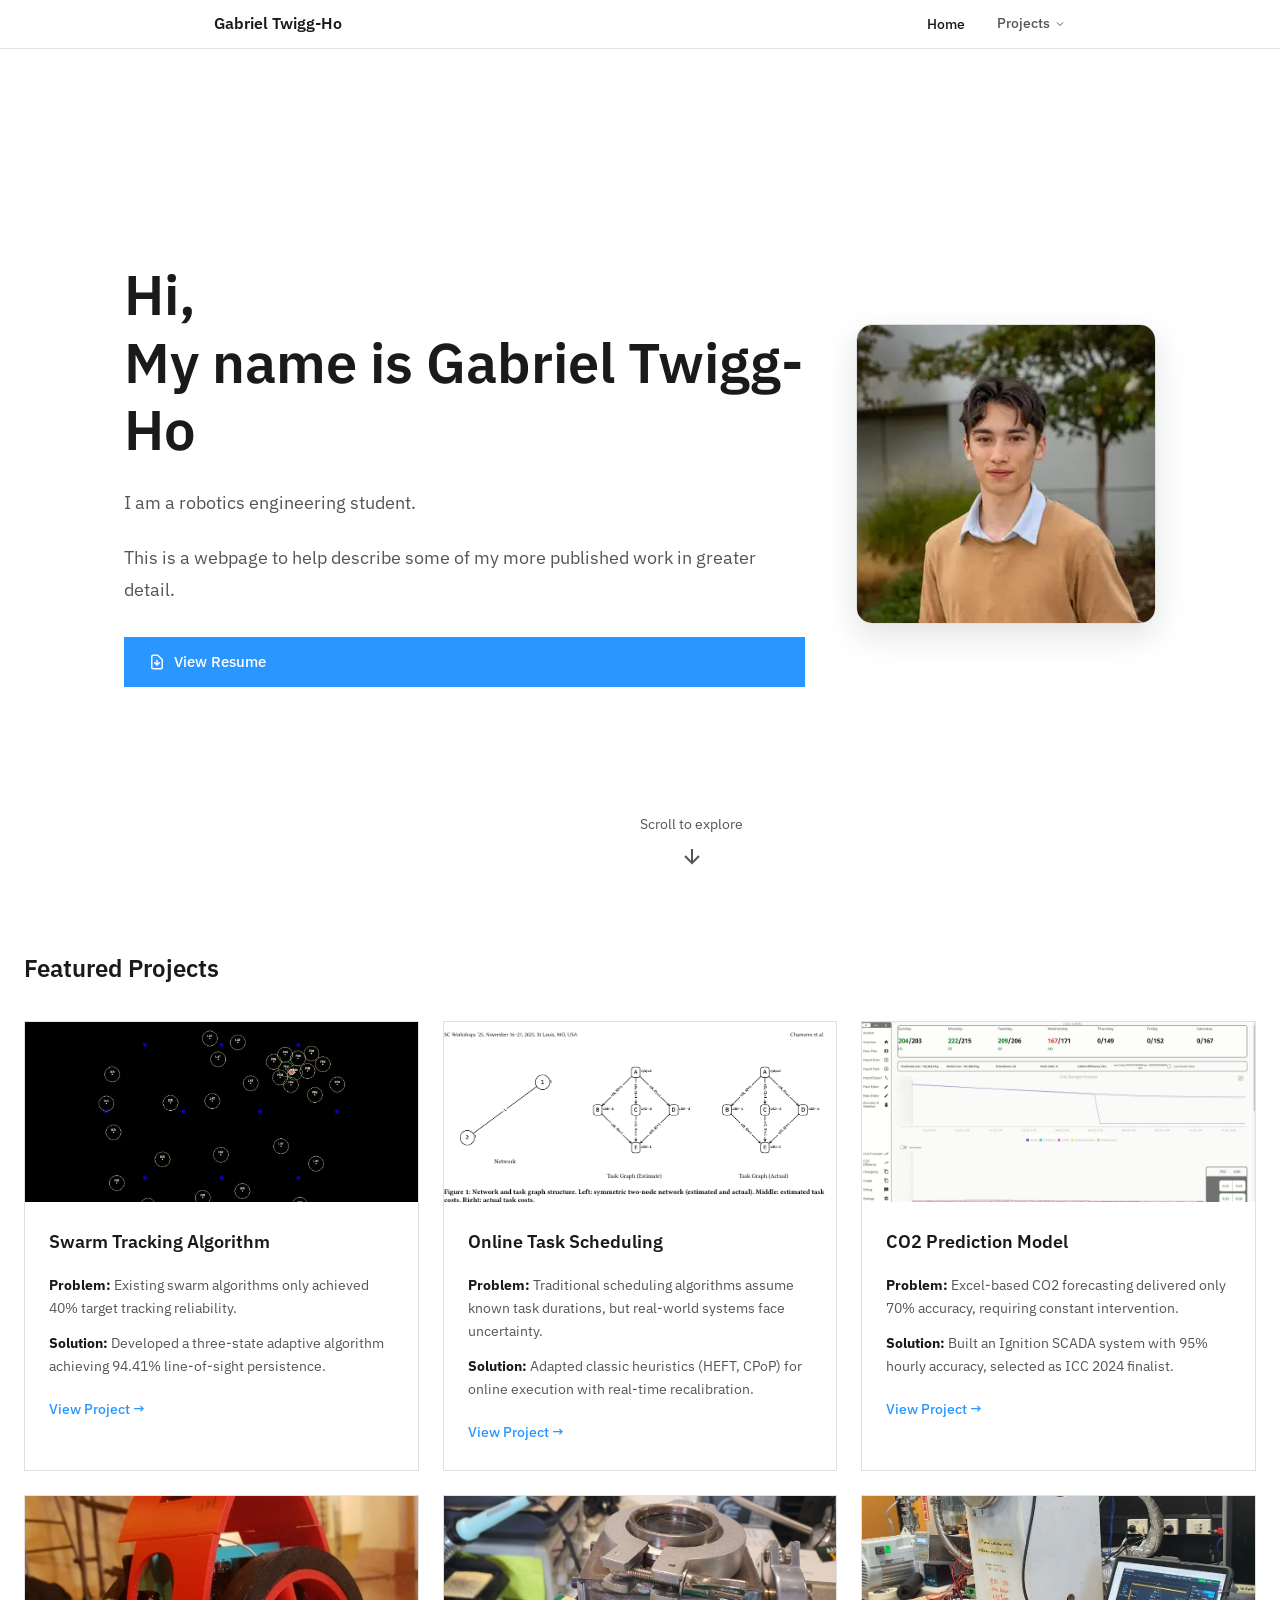
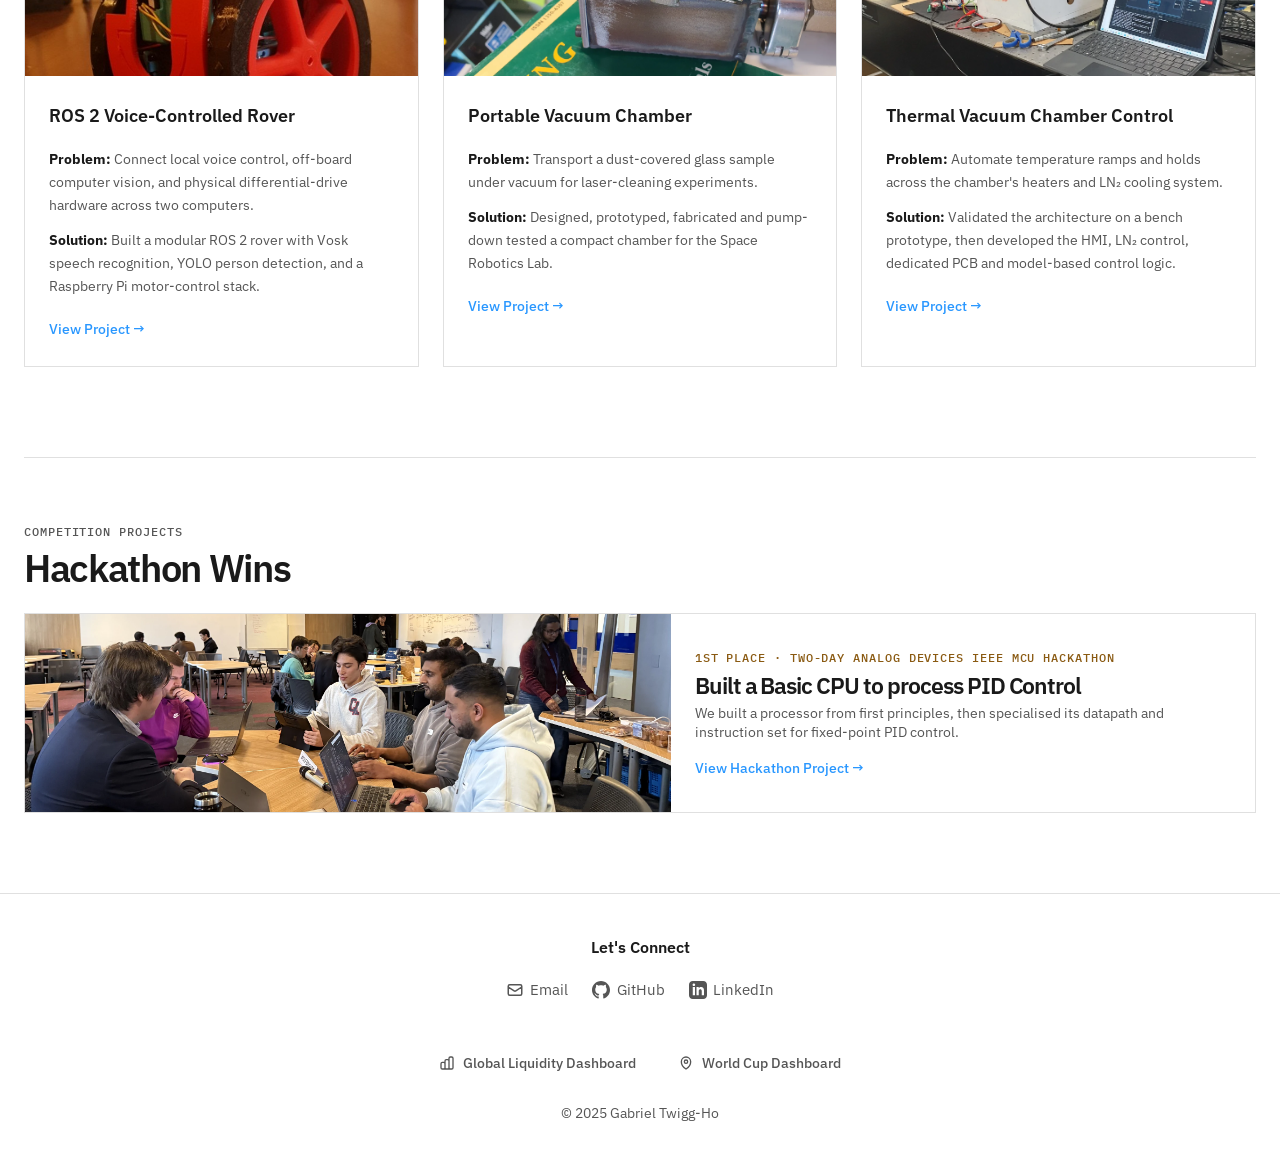
==== commit e2d9f121: "Add profile photo to homepage hero" ====
--- a/index.html
+++ b/index.html
@@ -4,11 +4,61 @@
     <meta charset="UTF-8">
     <meta name="viewport" content="width=device-width, initial-scale=1.0">
     <title>Gabriel Twigg-Ho | Robotics Engineer</title>
+    <meta name="description" content="Explore Gabriel Twigg-Ho's robotics engineering portfolio, featuring ROS 2 rovers, swarm robotics, automation, computer vision and autonomous systems projects.">
+    <meta name="robots" content="index, follow, max-image-preview:large">
+    <link rel="canonical" href="https://gabriel-twiggho.github.io/">
+    <meta property="og:type" content="website">
+    <meta property="og:site_name" content="Gabriel Twigg-Ho">
+    <meta property="og:title" content="Gabriel Twigg-Ho | Robotics Engineer">
+    <meta property="og:description" content="Explore Gabriel Twigg-Ho's robotics engineering portfolio, featuring ROS 2 rovers, swarm robotics, automation, computer vision and autonomous systems projects.">
+    <meta property="og:url" content="https://gabriel-twiggho.github.io/">
+    <meta property="og:image" content="https://gabriel-twiggho.github.io/Pictures/project4_finalfront.jpg">
+    <meta property="og:image:alt" content="Gabriel Twigg-Ho robotics engineering portfolio, featuring a ROS 2 rover">
+    <meta name="twitter:card" content="summary_large_image">
+    <meta name="twitter:title" content="Gabriel Twigg-Ho | Robotics Engineer">
+    <meta name="twitter:description" content="Explore Gabriel Twigg-Ho's robotics engineering portfolio, featuring ROS 2 rovers, swarm robotics, automation, computer vision and autonomous systems projects.">
+    <meta name="twitter:image" content="https://gabriel-twiggho.github.io/Pictures/project4_finalfront.jpg">
+    <script type="application/ld+json">
+    {
+      "@context": "https://schema.org",
+      "@graph": [
+        {
+          "@type": "Person",
+          "@id": "https://gabriel-twiggho.github.io/#person",
+          "name": "Gabriel Twigg-Ho",
+          "image": "https://gabriel-twiggho.github.io/Pictures/profile-gabriel.webp",
+          "url": "https://gabriel-twiggho.github.io/",
+          "sameAs": [
+            "https://github.com/Gabriel-Twiggho",
+            "https://www.linkedin.com/in/gabriel-twigg-ho-96579b1b8/"
+          ],
+          "knowsAbout": [
+            "Robotics",
+            "Mechatronics",
+            "ROS 2",
+            "Computer vision",
+            "Autonomous systems"
+          ]
+        },
+        {
+          "@type": "WebSite",
+          "@id": "https://gabriel-twiggho.github.io/#website",
+          "url": "https://gabriel-twiggho.github.io/",
+          "name": "Gabriel Twigg-Ho | Robotics Engineer",
+          "description": "Explore Gabriel Twigg-Ho's robotics engineering portfolio, featuring ROS 2 rovers, swarm robotics, automation, computer vision and autonomous systems projects.",
+          "inLanguage": "en-AU",
+          "about": {
+            "@id": "https://gabriel-twiggho.github.io/#person"
+          }
+        }
+      ]
+    }
+    </script>
     <link rel="preconnect" href="https://fonts.googleapis.com">
     <link rel="preconnect" href="https://fonts.gstatic.com" crossorigin>
     <link href="https://fonts.googleapis.com/css2?family=IBM+Plex+Sans:wght@400;500;600;700&family=IBM+Plex+Mono:wght@400;500&display=swap" rel="stylesheet">
     <link rel="stylesheet" href="css/base.css?v=20260810-2">
-    <link rel="stylesheet" href="css/home.css?v=20260904-1">
+    <link rel="stylesheet" href="css/home.css?v=20261114-profile">
     <link rel="stylesheet" href="css/projects.css?v=20260810-2">
     <link rel="stylesheet" href="css/project-themes.css?v=20260901-2">
 </head>
@@ -39,7 +89,8 @@
         <!-- Home -->
         <section id="home" class="page active animate">
             <div class="home-content">
-                <div class="hero-text">
+                <div class="hero-layout">
+                    <div class="hero-text">
                     <h1>Hi,<br>My name is Gabriel Twigg-Ho</h1>
                     <p class="intro intro-1">
                         I am a robotics engineering student.
@@ -54,6 +105,10 @@
                         </svg>
                         View Resume
                     </a>
+                    </div>
+                    <figure class="hero-profile">
+                        <img src="Pictures/profile-gabriel.webp" alt="Gabriel Twigg-Ho" width="320" height="320" decoding="async" fetchpriority="high">
+                    </figure>
                 </div>
                 <div class="scroll-indicator">
                     <span>Scroll to explore</span>
--- a/css/home.css
+++ b/css/home.css
@@ -9,13 +9,87 @@
 
 .home-content {
     min-height: calc(100vh - 48px);
-    max-width: 900px;
+    max-width: 1080px;
     margin: 0 auto;
     padding: 0 1.5rem;
     display: flex;
     flex-direction: column;
     justify-content: center;
     position: relative;
+}
+
+.hero-layout {
+    flex: 1;
+    display: grid;
+    grid-template-columns: minmax(0, 1fr) minmax(235px, 300px);
+    align-items: center;
+    gap: clamp(2rem, 4vw, 3.5rem);
+}
+
+.hero-profile {
+    width: 100%;
+    margin: 0;
+    justify-self: center;
+    opacity: 0;
+    transform: translateY(24px);
+}
+
+.hero-profile img {
+    display: block;
+    width: 100%;
+    height: auto;
+    aspect-ratio: 1;
+    object-fit: cover;
+    border-radius: 16px;
+    border: 1px solid var(--color-border);
+    box-shadow: 0 12px 32px rgba(20, 27, 35, 0.12);
+}
+
+.page.animate .hero-profile {
+    animation: fadeInUp 0.8s ease 0.65s forwards;
+}
+
+@media (max-width: 760px) {
+    .home-content {
+        padding: 3rem 1.5rem 6rem;
+    }
+
+    .hero-layout {
+        grid-template-columns: 1fr;
+        justify-items: center;
+        gap: 1.5rem;
+    }
+
+    .hero-profile {
+        grid-row: 1;
+        width: min(200px, 52vw);
+    }
+
+    .hero-text {
+        width: 100%;
+    }
+}
+
+@media (max-width: 480px) {
+    .home-content {
+        padding-top: 2rem;
+    }
+
+    .hero-profile {
+        width: min(170px, 48vw);
+    }
+
+    .scroll-indicator {
+        display: none;
+    }
+}
+
+@media (prefers-reduced-motion: reduce) {
+    .page.animate .hero-profile {
+        opacity: 1;
+        transform: none;
+        animation: none;
+    }
 }
 
 .hero-text {
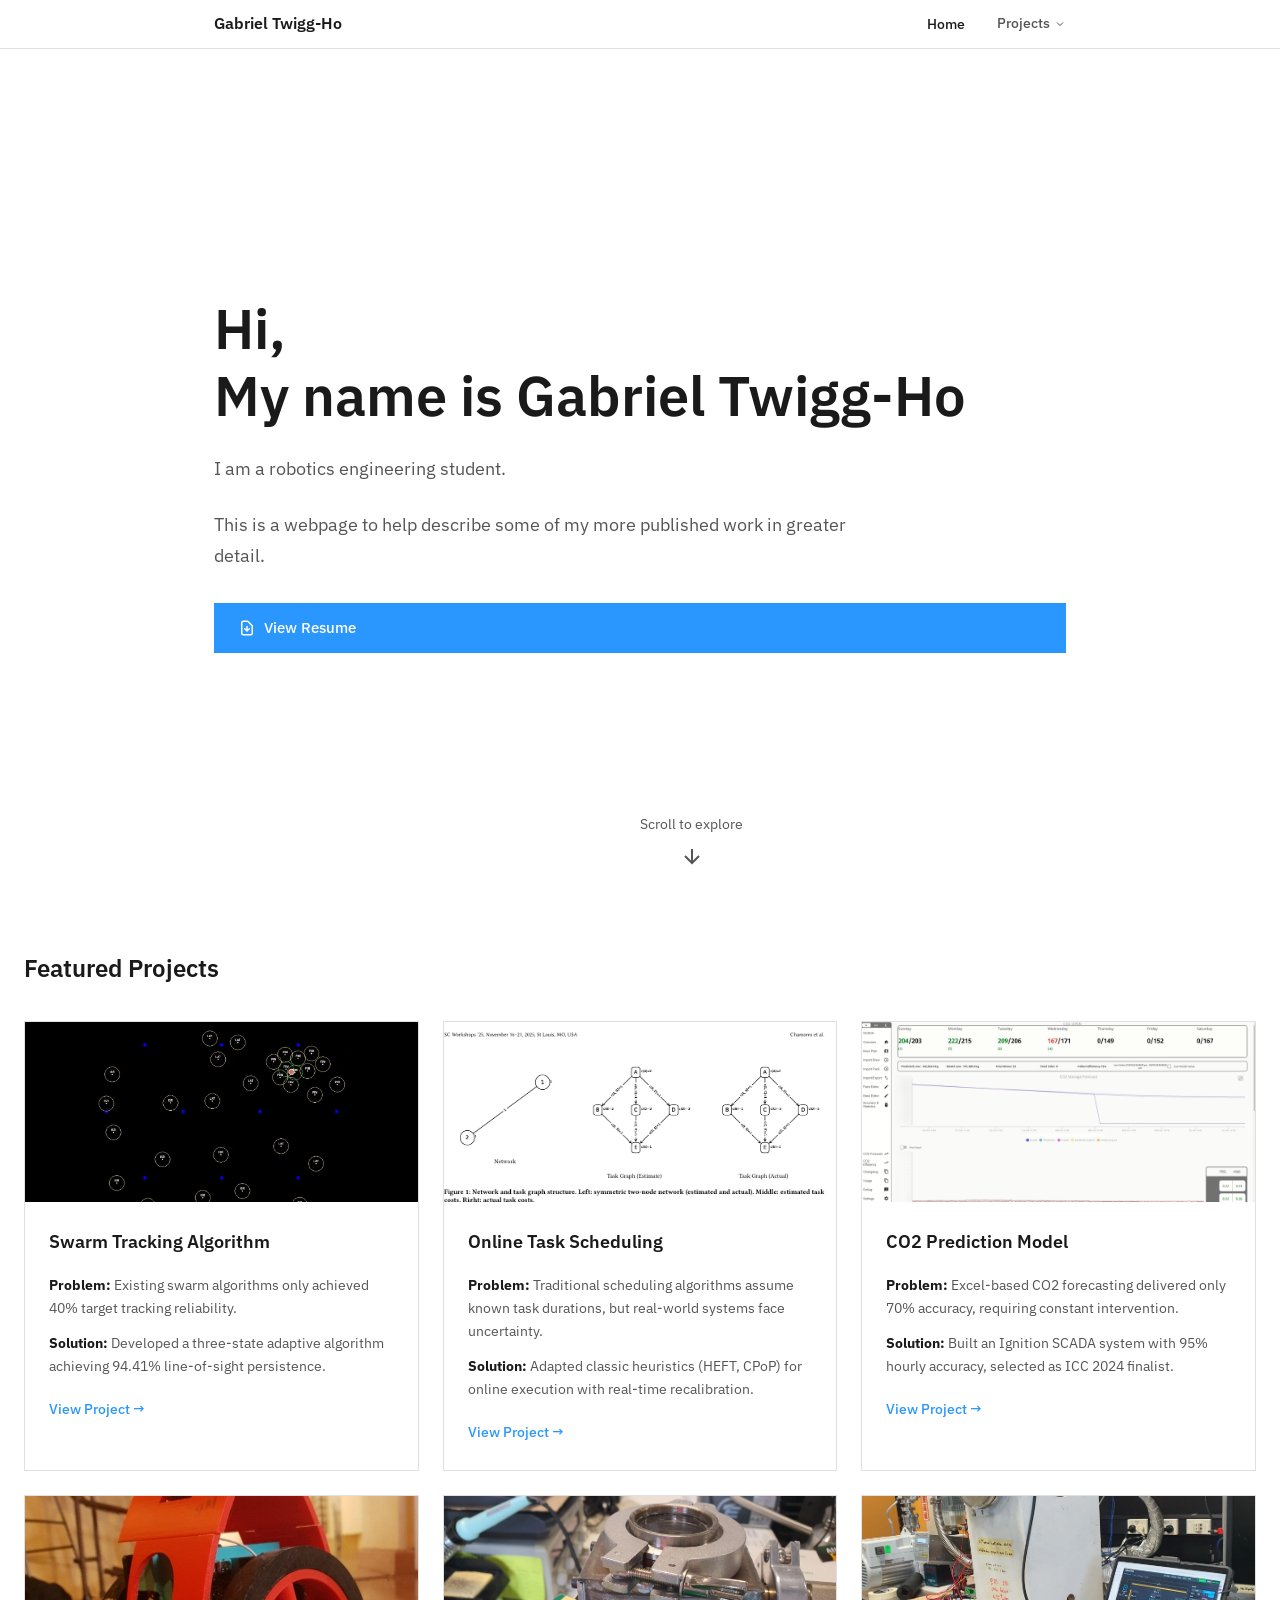
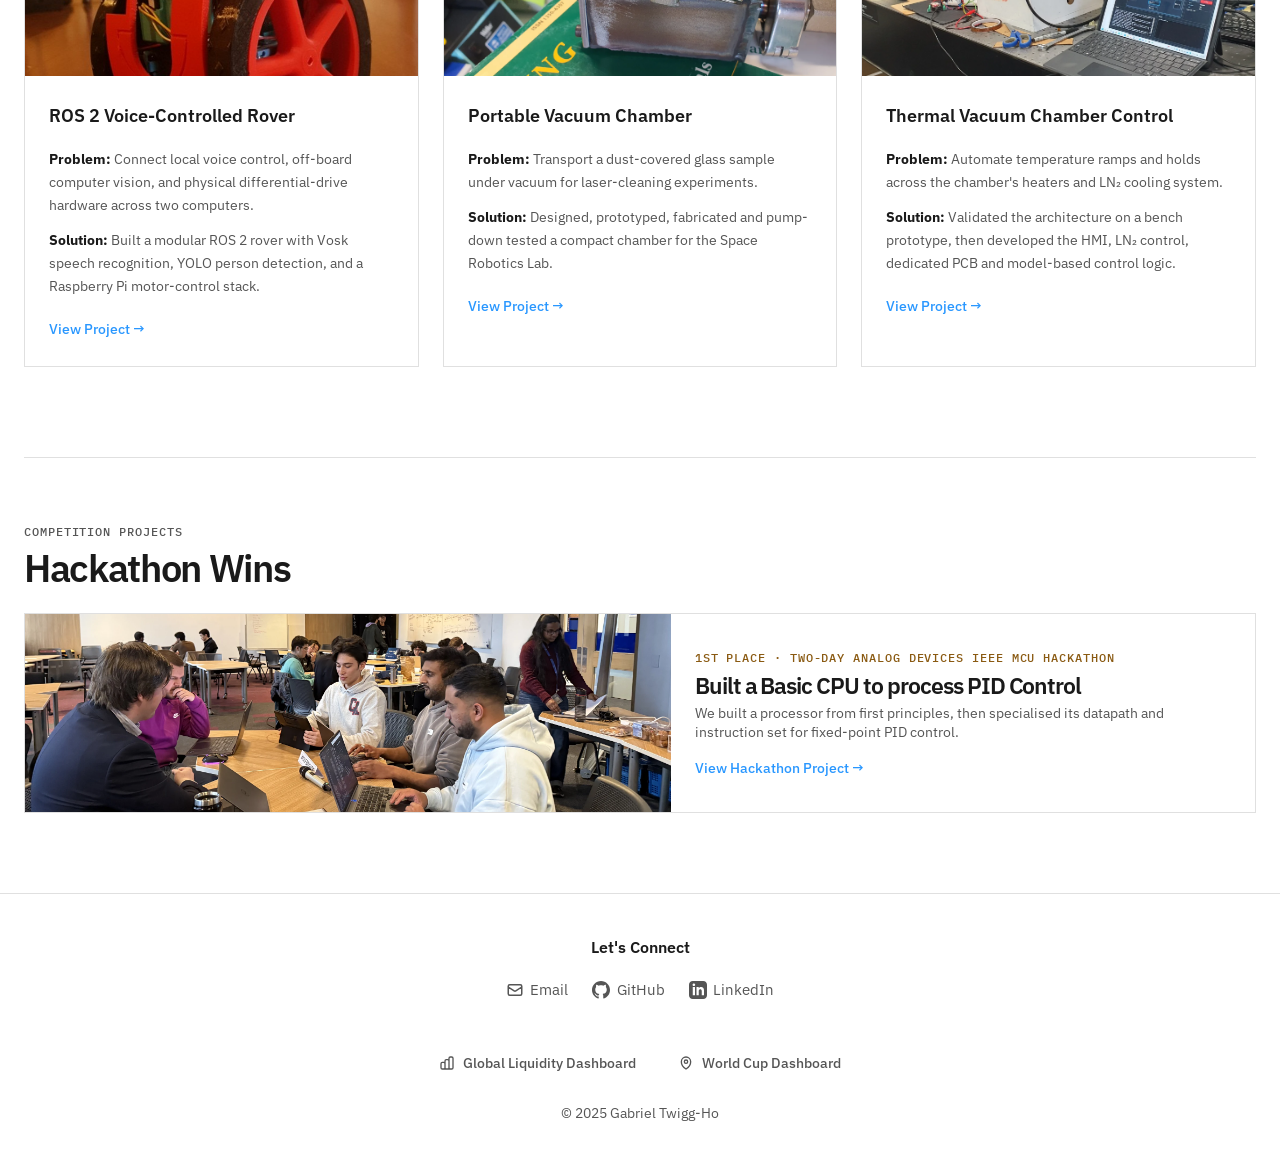
==== commit 5f92212e: "Restore original homepage and add portrait favicon" ====
--- a/index.html
+++ b/index.html
@@ -4,6 +4,7 @@
     <meta charset="UTF-8">
     <meta name="viewport" content="width=device-width, initial-scale=1.0">
     <title>Gabriel Twigg-Ho | Robotics Engineer</title>
+    <link rel="icon" type="image/png" sizes="96x96" href="/favicon.png">
     <meta name="description" content="Explore Gabriel Twigg-Ho's robotics engineering portfolio, featuring ROS 2 rovers, swarm robotics, automation, computer vision and autonomous systems projects.">
     <meta name="robots" content="index, follow, max-image-preview:large">
     <link rel="canonical" href="https://gabriel-twiggho.github.io/">
@@ -26,7 +27,6 @@
           "@type": "Person",
           "@id": "https://gabriel-twiggho.github.io/#person",
           "name": "Gabriel Twigg-Ho",
-          "image": "https://gabriel-twiggho.github.io/Pictures/profile-gabriel.webp",
           "url": "https://gabriel-twiggho.github.io/",
           "sameAs": [
             "https://github.com/Gabriel-Twiggho",
@@ -58,7 +58,7 @@
     <link rel="preconnect" href="https://fonts.gstatic.com" crossorigin>
     <link href="https://fonts.googleapis.com/css2?family=IBM+Plex+Sans:wght@400;500;600;700&family=IBM+Plex+Mono:wght@400;500&display=swap" rel="stylesheet">
     <link rel="stylesheet" href="css/base.css?v=20260810-2">
-    <link rel="stylesheet" href="css/home.css?v=20261114-profile">
+    <link rel="stylesheet" href="css/home.css?v=20260904-1">
     <link rel="stylesheet" href="css/projects.css?v=20260810-2">
     <link rel="stylesheet" href="css/project-themes.css?v=20260901-2">
 </head>
@@ -89,8 +89,7 @@
         <!-- Home -->
         <section id="home" class="page active animate">
             <div class="home-content">
-                <div class="hero-layout">
-                    <div class="hero-text">
+                <div class="hero-text">
                     <h1>Hi,<br>My name is Gabriel Twigg-Ho</h1>
                     <p class="intro intro-1">
                         I am a robotics engineering student.
@@ -105,10 +104,6 @@
                         </svg>
                         View Resume
                     </a>
-                    </div>
-                    <figure class="hero-profile">
-                        <img src="Pictures/profile-gabriel.webp" alt="Gabriel Twigg-Ho" width="320" height="320" decoding="async" fetchpriority="high">
-                    </figure>
                 </div>
                 <div class="scroll-indicator">
                     <span>Scroll to explore</span>
--- a/css/home.css
+++ b/css/home.css
@@ -9,87 +9,13 @@
 
 .home-content {
     min-height: calc(100vh - 48px);
-    max-width: 1080px;
+    max-width: 900px;
     margin: 0 auto;
     padding: 0 1.5rem;
     display: flex;
     flex-direction: column;
     justify-content: center;
     position: relative;
-}
-
-.hero-layout {
-    flex: 1;
-    display: grid;
-    grid-template-columns: minmax(0, 1fr) minmax(235px, 300px);
-    align-items: center;
-    gap: clamp(2rem, 4vw, 3.5rem);
-}
-
-.hero-profile {
-    width: 100%;
-    margin: 0;
-    justify-self: center;
-    opacity: 0;
-    transform: translateY(24px);
-}
-
-.hero-profile img {
-    display: block;
-    width: 100%;
-    height: auto;
-    aspect-ratio: 1;
-    object-fit: cover;
-    border-radius: 16px;
-    border: 1px solid var(--color-border);
-    box-shadow: 0 12px 32px rgba(20, 27, 35, 0.12);
-}
-
-.page.animate .hero-profile {
-    animation: fadeInUp 0.8s ease 0.65s forwards;
-}
-
-@media (max-width: 760px) {
-    .home-content {
-        padding: 3rem 1.5rem 6rem;
-    }
-
-    .hero-layout {
-        grid-template-columns: 1fr;
-        justify-items: center;
-        gap: 1.5rem;
-    }
-
-    .hero-profile {
-        grid-row: 1;
-        width: min(200px, 52vw);
-    }
-
-    .hero-text {
-        width: 100%;
-    }
-}
-
-@media (max-width: 480px) {
-    .home-content {
-        padding-top: 2rem;
-    }
-
-    .hero-profile {
-        width: min(170px, 48vw);
-    }
-
-    .scroll-indicator {
-        display: none;
-    }
-}
-
-@media (prefers-reduced-motion: reduce) {
-    .page.animate .hero-profile {
-        opacity: 1;
-        transform: none;
-        animation: none;
-    }
 }
 
 .hero-text {
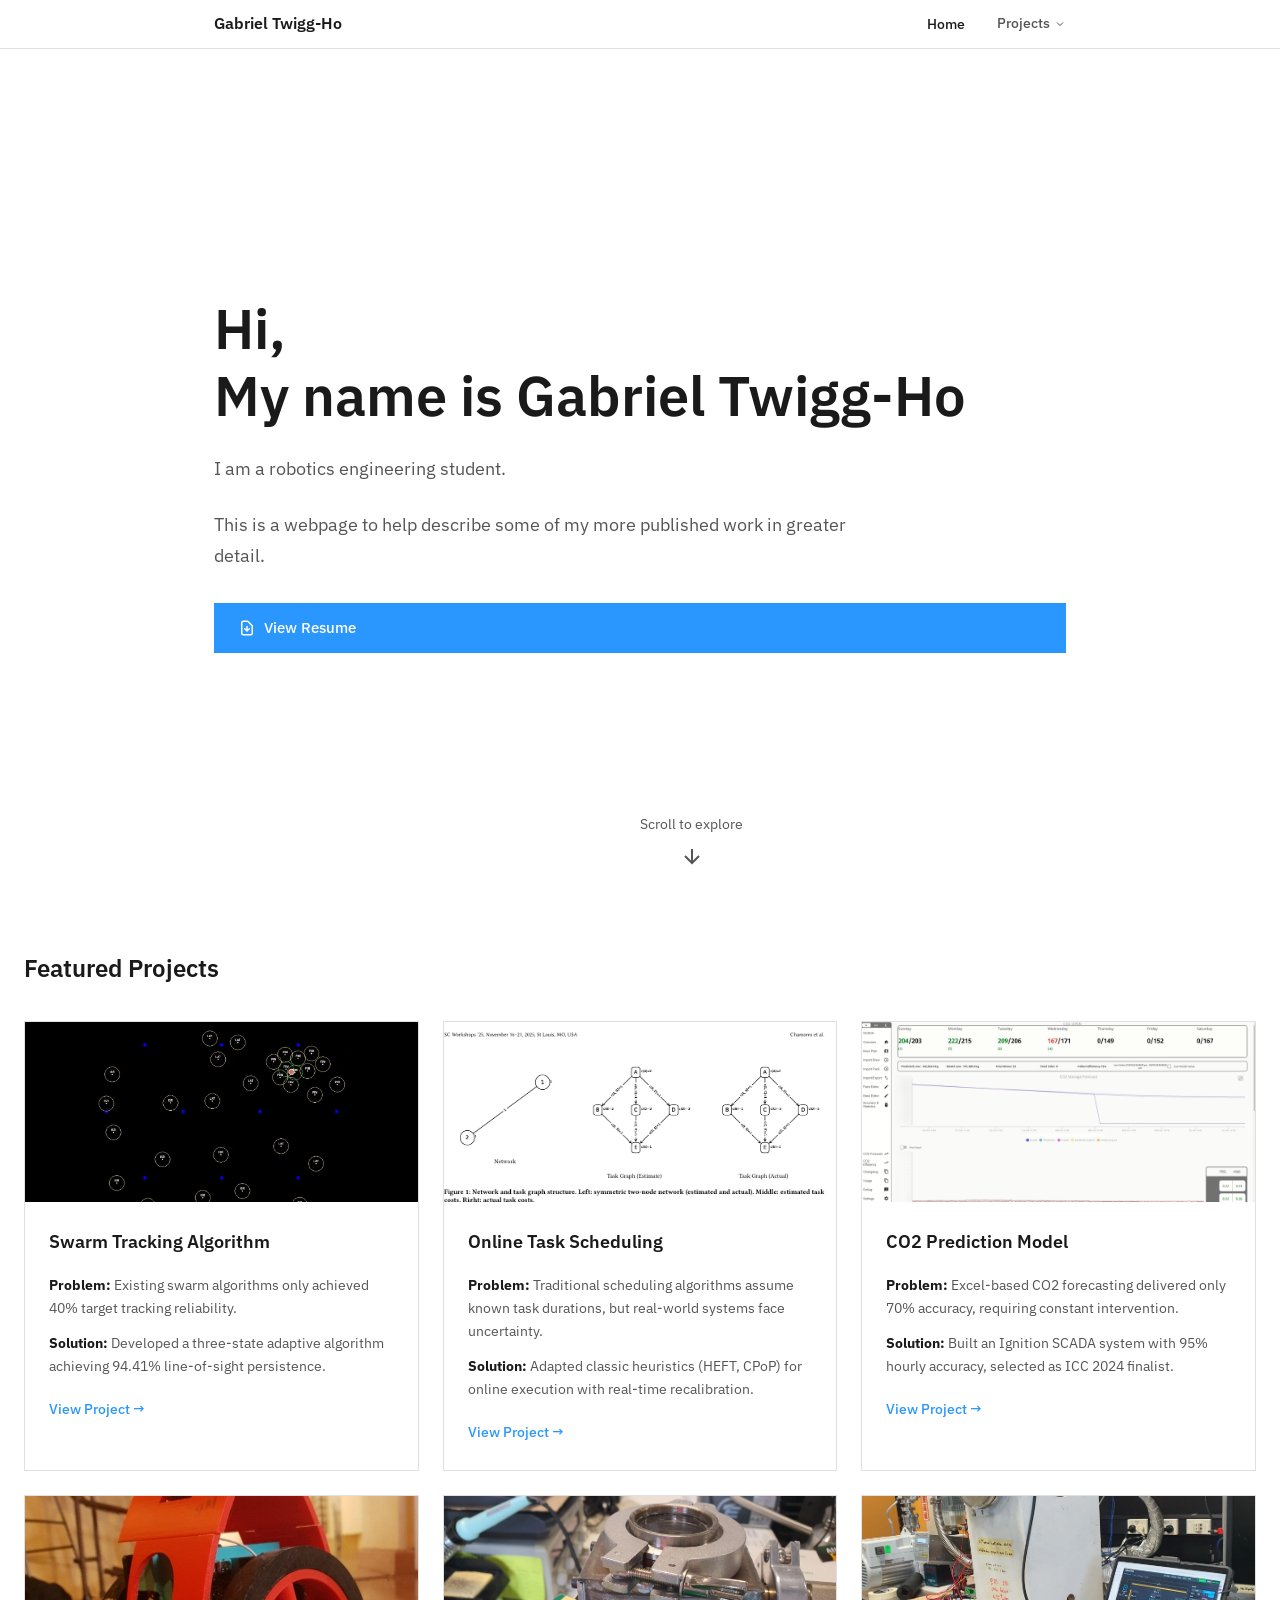
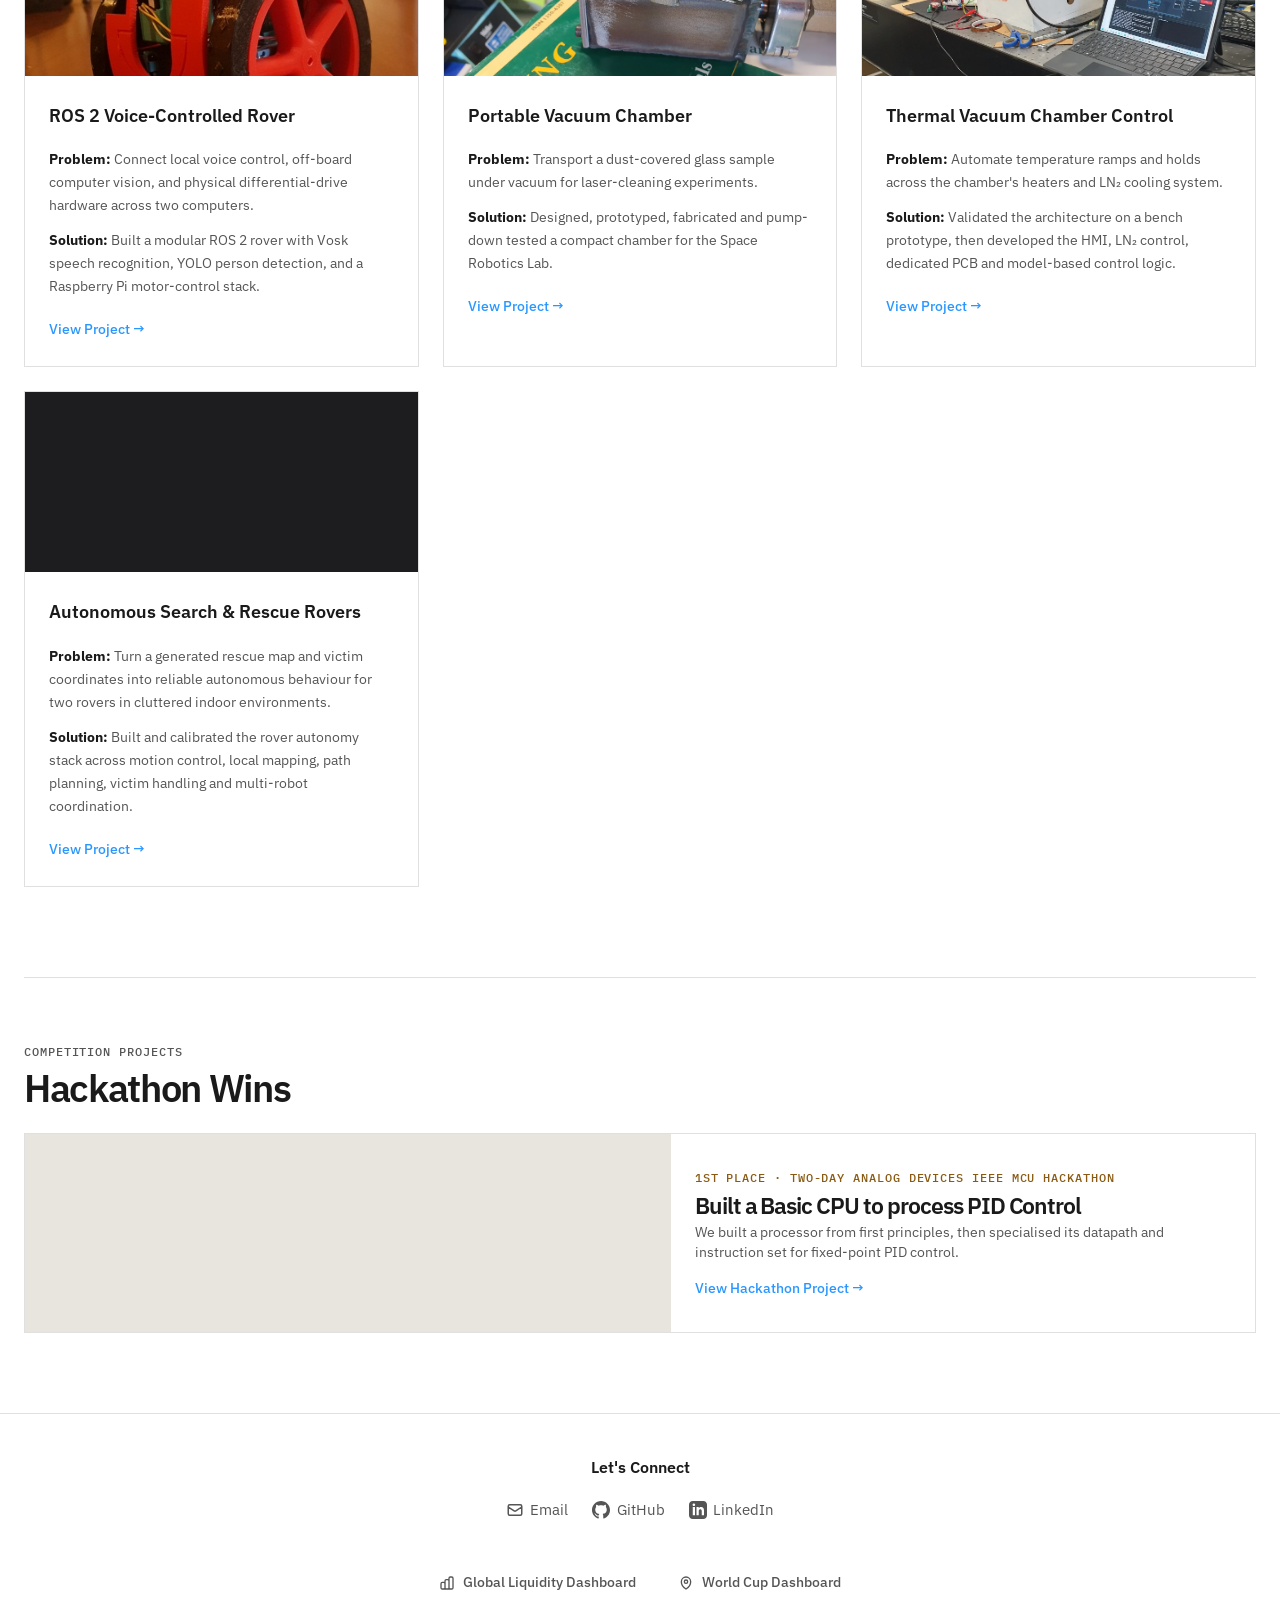
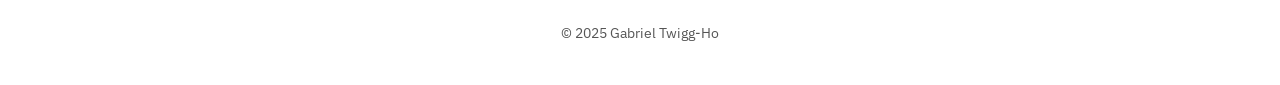
==== commit da7cf8ba: "Publish autonomous search and rescue rover project" ====
--- a/index.html
+++ b/index.html
@@ -77,7 +77,7 @@
                         <li><a href="#ai-robot" data-page="ai-robot" id="nav-ai-robot">ROS 2 Rover</a></li>
                         <li><a href="#portable-vacuum-chamber" data-page="portable-vacuum-chamber" id="nav-portable-vacuum-chamber">Vacuum Chamber</a></li>
                         <li><a href="#thermal-vacuum-control" data-page="thermal-vacuum-control" id="nav-thermal-vacuum-control">TVAC Control</a></li>
-                        <li data-draft-project="search-and-rescue" data-draft-local-preview hidden><a href="#search-and-rescue" data-page="search-and-rescue" id="nav-search-and-rescue">SAR Rovers</a></li>
+                        <li><a href="#search-and-rescue" data-page="search-and-rescue" id="nav-search-and-rescue">SAR Rovers</a></li>
                         <li><a href="#pid-processor-hackathon" data-page="pid-processor-hackathon" id="nav-pid-processor-hackathon">MCU Hackathon</a></li>
                     </ul>
                 </li>
@@ -201,7 +201,7 @@
                         </a>
 
                         <!-- Project 7: Autonomous Search & Rescue Rovers -->
-                        <a class="project-card" href="#search-and-rescue" onclick="showPage('search-and-rescue'); return false;" data-draft-project="search-and-rescue" hidden>
+                        <a class="project-card" href="#search-and-rescue" onclick="showPage('search-and-rescue'); return false;">
                             <div class="card-media">
                                 <img src="Pictures/SAR/SAR%20rover%20victim%20overview.png" alt="Two simulated search and rescue rovers approaching a victim" loading="lazy" decoding="async">
                             </div>
@@ -1810,6 +1810,6 @@
         </figure>
     </dialog>
 
-    <script src="js/main.js?v=20260904-2"></script>
+    <script src="js/main.js?v=20261114-sar-live"></script>
 </body>
 </html>
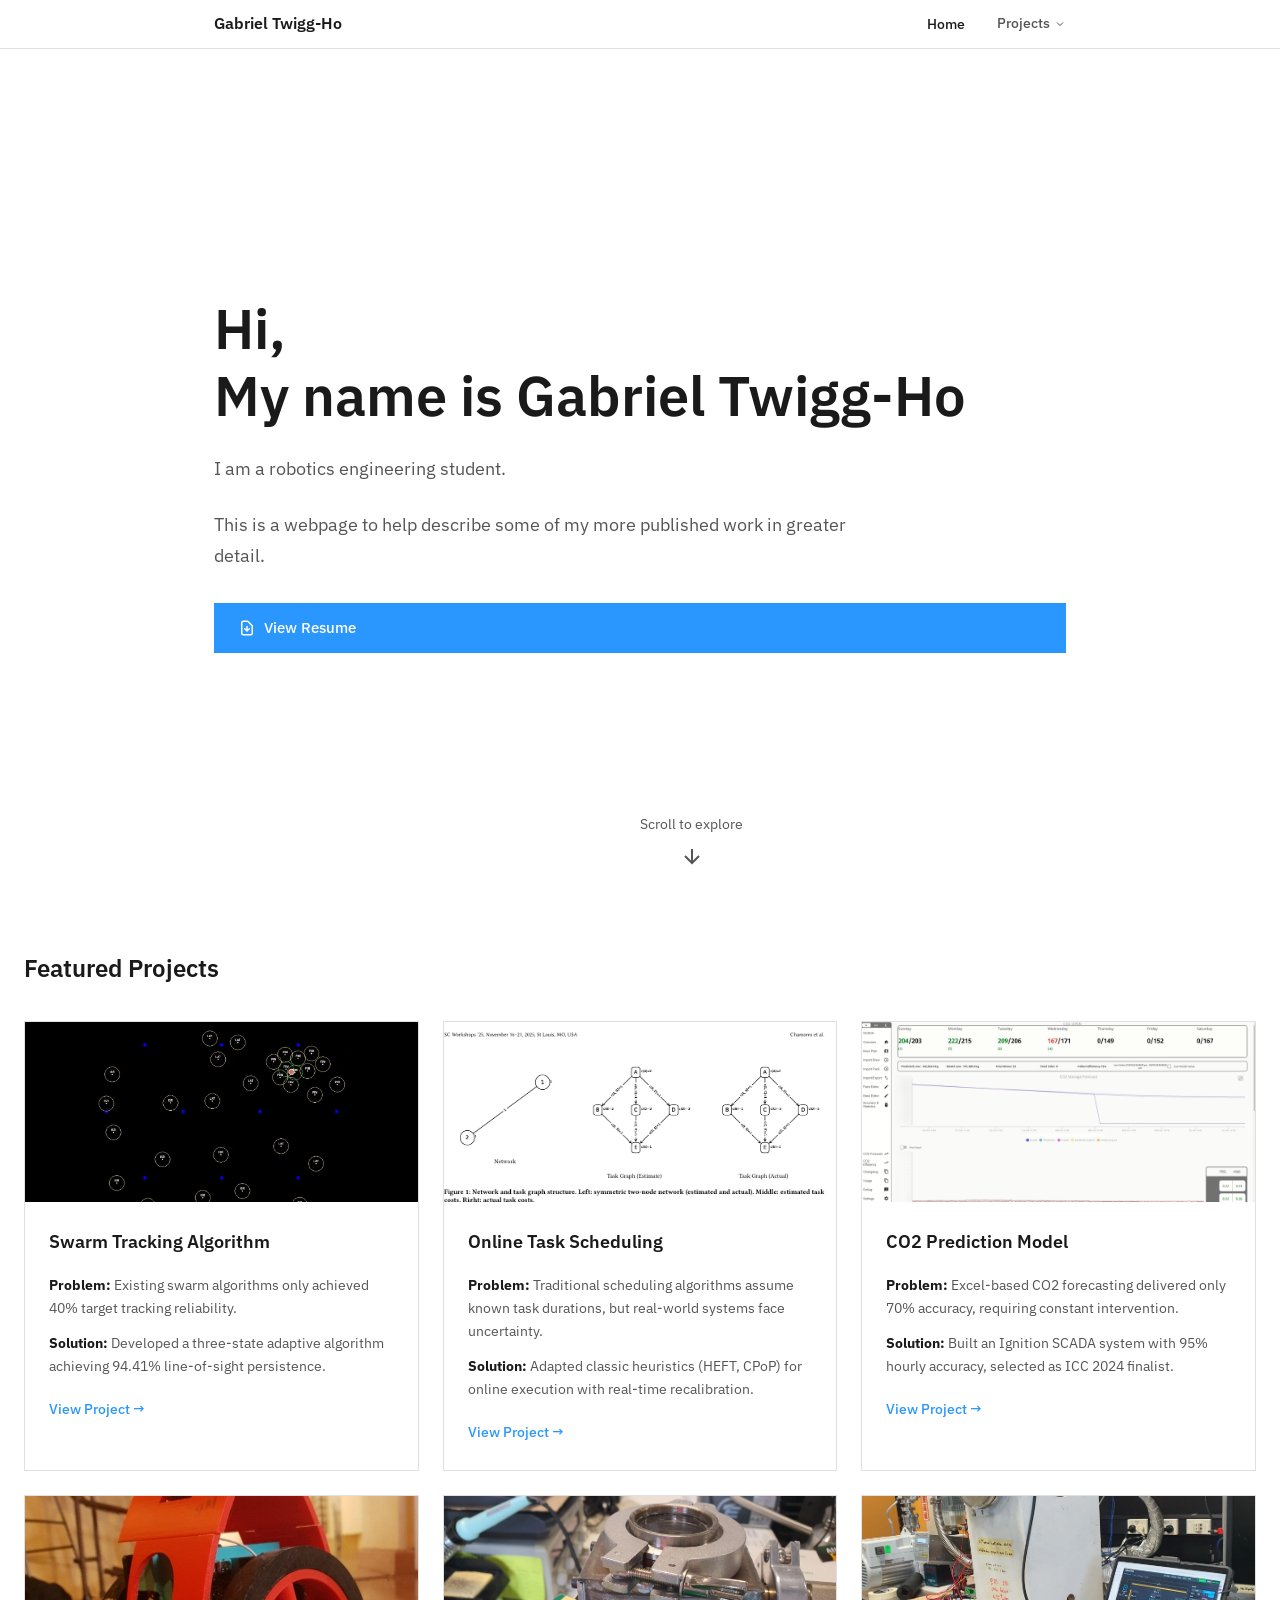
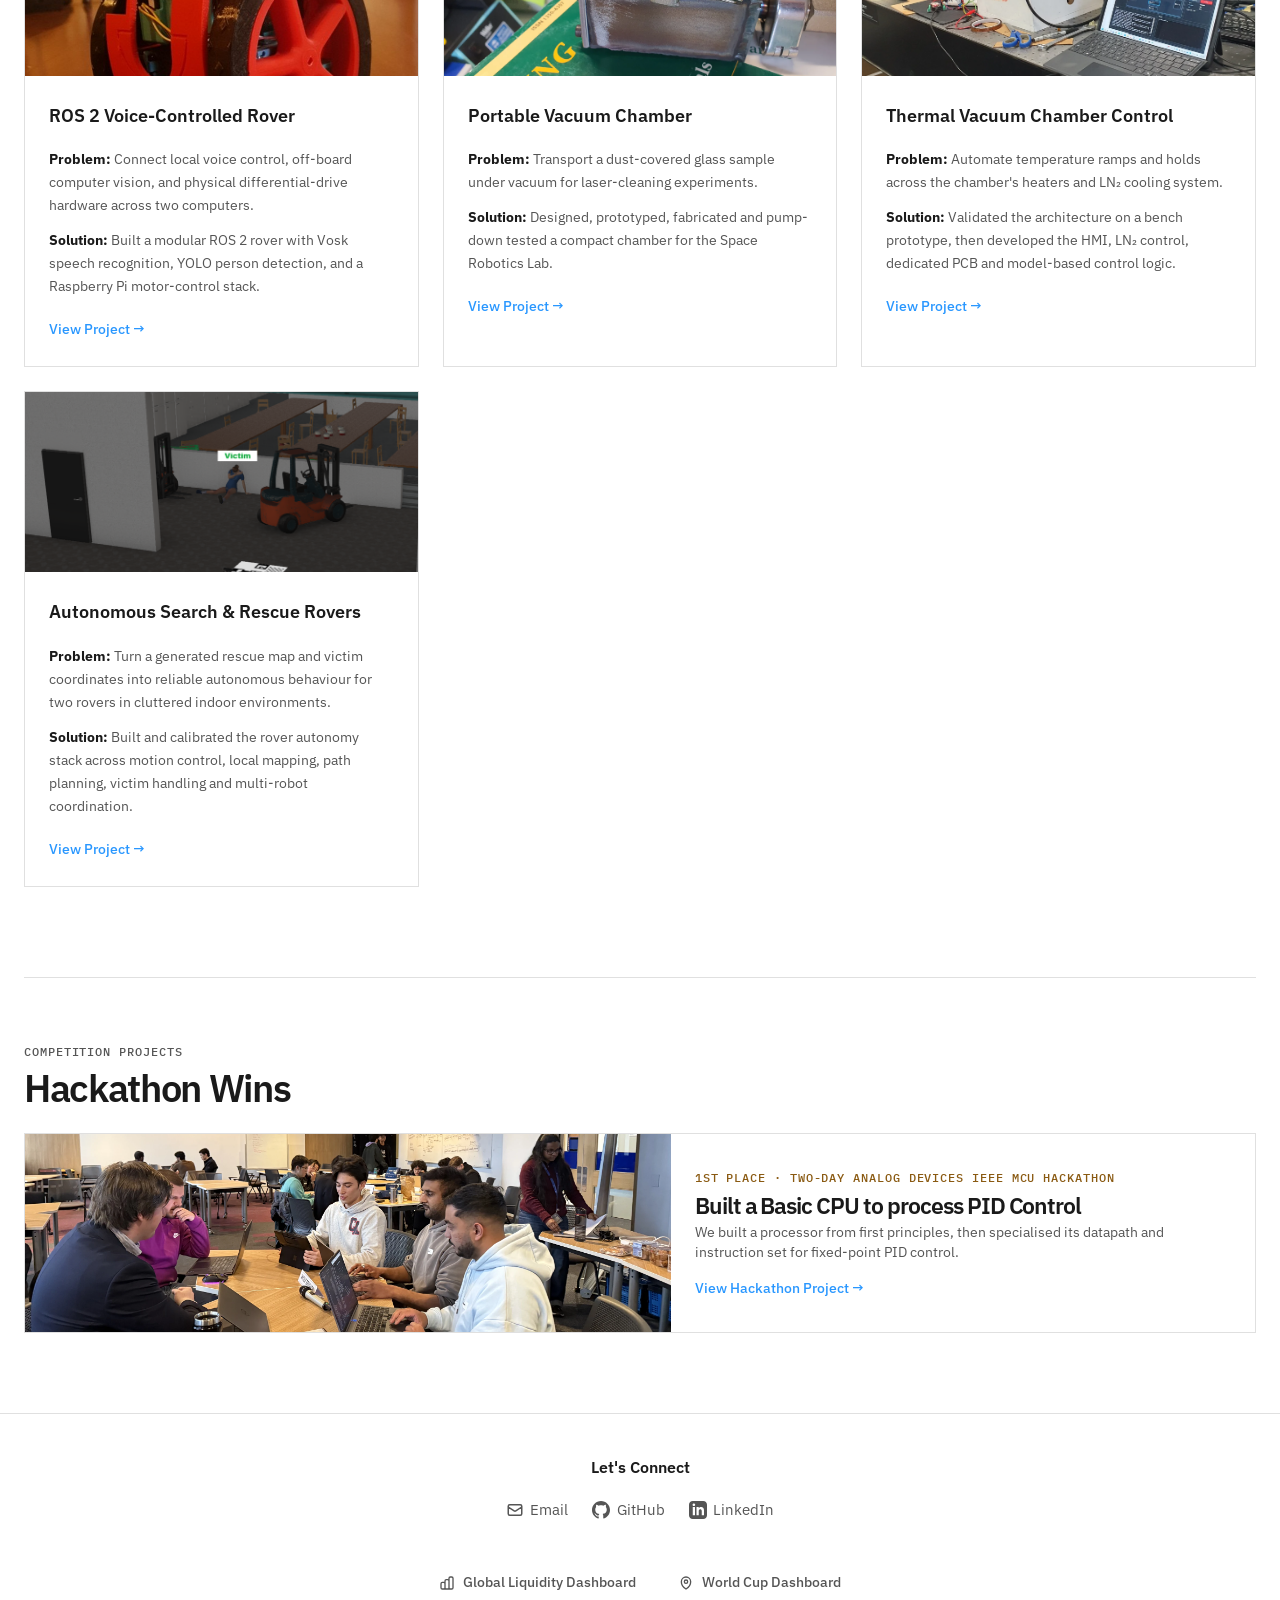
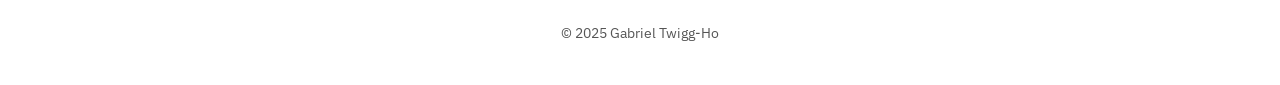
==== commit 97870d0b: "Publish SAR rover rollout and mission architecture" ====
--- a/index.html
+++ b/index.html
@@ -60,7 +60,7 @@
     <link rel="stylesheet" href="css/base.css?v=20260810-2">
     <link rel="stylesheet" href="css/home.css?v=20260904-1">
     <link rel="stylesheet" href="css/projects.css?v=20260810-2">
-    <link rel="stylesheet" href="css/project-themes.css?v=20260901-2">
+    <link rel="stylesheet" href="css/project-themes.css?v=20261117-1">
 </head>
 <body>
     <nav>
@@ -1406,7 +1406,7 @@
         </section>
 
         <!-- IEEE Search & Rescue Competition -->
-        <section id="search-and-rescue" class="page project-page project-page--light">
+        <section id="search-and-rescue" class="page project-page project-page--dark">
             <nav class="project-nav" data-project="search-and-rescue" aria-label="Search and rescue project sections">
                 <a href="#sar-overview" class="project-nav-item active" data-section="sar-overview">
                     <span class="project-nav-line"></span>
@@ -1420,6 +1420,10 @@
                     <span class="project-nav-line"></span>
                     <span class="project-nav-text">Autonomy Stack</span>
                 </a>
+                <a href="#sar-live-autonomy" class="project-nav-item" data-section="sar-live-autonomy">
+                    <span class="project-nav-line"></span>
+                    <span class="project-nav-text">Live autonomy</span>
+                </a>
                 <a href="#sar-architecture" class="project-nav-item" data-section="sar-architecture">
                     <span class="project-nav-line"></span>
                     <span class="project-nav-text">Architecture</span>
@@ -1439,31 +1443,59 @@
             </nav>
 
             <div class="sar-page project-shell">
+                <div class="sar-opening" id="sar-overview">
+                    <header class="sar-header project-header">
+                        <p class="project-kicker">IEEE Search &amp; Rescue · Team Wolf Brigade · Phase 1</p>
+                        <h1 class="project-title">Autonomous Search &amp; Rescue</h1>
+                    </header>
+
+                    <section class="sar-showcase is-ready" aria-label="Explore the ROSbot sensors" data-sar-showcase>
+                        <div class="sar-robot-stage">
+                            <div class="sar-robot-scene">
+                                <div class="sar-robot-footage">
+                                    <video class="sar-robot-video" muted playsinline preload="none" poster="Pictures/SAR/rosbot-entrance-poster.jpg" data-src="videos/sar-rosbot-smooth.web.mp4" aria-hidden="true"></video>
+                                </div>
+                                <svg class="sar-sensor-lines" viewBox="0 0 1000 416.667" fill="none" aria-hidden="true">
+                                    <defs><marker id="sar-arrow" viewBox="0 0 8 8" refX="7" refY="4" markerWidth="6" markerHeight="6" orient="auto-start-reverse"><path d="M1 1 7 4 1 7" /></marker></defs>
+                                    <g data-sar-line="camera" class="is-selected"><path d="M240 60 H340 L556 55 H575" marker-end="url(#sar-arrow)" /><circle cx="580" cy="55" r="5" /></g>
+                                    <g data-sar-line="lidar"><path d="M785 65 H700 L645 134 H567" marker-end="url(#sar-arrow)" /><circle cx="555" cy="134" r="5" /></g>
+                                    <g data-sar-line="proximity"><path d="M240 285 H340 L427 217 H446" marker-end="url(#sar-arrow)" /><circle cx="451" cy="217" r="5" /></g>
+                                    <g data-sar-line="imu" class="sar-internal-sensor"><path d="M785 205 H715 L656 203" marker-end="url(#sar-arrow)" /><circle cx="644" cy="205" r="5" /></g>
+                                    <g data-sar-line="odometry"><path d="M785 340 H704 L622 274" marker-end="url(#sar-arrow)" /><circle cx="613" cy="267" r="5" /></g>
+                                </svg>
+                            </div>
+                            <div class="sar-sensor-labels" role="group" aria-label="Sensor details">
+                                <button class="sar-sensor sar-sensor--camera" type="button" data-sar-sensor="camera" aria-pressed="true" aria-controls="sar-sensor-detail"><span class="sar-sensor-index">01</span><span><strong>RGB-D camera</strong><small>Colour + depth</small></span></button>
+                                <button class="sar-sensor sar-sensor--lidar" type="button" data-sar-sensor="lidar" aria-pressed="false" aria-controls="sar-sensor-detail"><span class="sar-sensor-index">02</span><span><strong>LiDAR</strong><small>Local surroundings</small></span></button>
+                                <button class="sar-sensor sar-sensor--proximity" type="button" data-sar-sensor="proximity" aria-pressed="false" aria-controls="sar-sensor-detail"><span class="sar-sensor-index">03</span><span><strong>IR proximity</strong><small>Near-field obstacles</small></span></button>
+                                <button class="sar-sensor sar-sensor--imu" type="button" data-sar-sensor="imu" aria-pressed="false" aria-controls="sar-sensor-detail"><span class="sar-sensor-index">04</span><span><strong>IMU</strong><small>Internal · body orientation</small></span></button>
+                                <button class="sar-sensor sar-sensor--odometry" type="button" data-sar-sensor="odometry" aria-pressed="false" aria-controls="sar-sensor-detail"><span class="sar-sensor-index">05</span><span><strong>Wheel encoders</strong><small>Motion → odometry</small></span></button>
+                            </div>
+                        </div>
+                        <div class="sar-sensor-detail" id="sar-sensor-detail" aria-live="polite" aria-atomic="true">
+                            <p class="sar-detail-label">01 / Perception</p>
+                            <p class="sar-detail-copy">The RGB camera identifies potential victims. Depth estimates their distance so the rover can approach and confirm them on the ground.</p>
+                        </div>
+                        <p class="sar-showcase-caption">Select a sensor to explore its role. The IMU is inside the chassis; odometry combines wheel rotation and compass heading. <a href="https://www.cyberbotics.com/doc/guide/rosbot?version=R2023a" target="_blank" rel="noopener noreferrer">ROSbot model reference ↗</a></p>
+                    </section>
+                    <p class="sar-scroll-cue">Project details <span aria-hidden="true">↓</span></p>
+                </div>
+
                 <div class="sar-inner project-inner">
-                    <header class="sar-header project-editorial-header project-header" id="sar-overview">
-                        <p class="project-kicker">IEEE Search &amp; Rescue Competition · Autonomous robotics</p>
-                        <h1 class="project-title">Autonomous Search &amp; Rescue Rover System</h1>
-                        <p class="sar-intro">The competition began with prerecorded drone footage of an indoor environment. From that input, a map and victim coordinates had to be generated so two autonomous rovers could navigate the environment and reach each victim.</p>
-                        <p class="sar-role"><strong>My role</strong> began with the rover motion controller and expanded into local mapping, obstacle awareness, victim-handling logic, architecture redesign, drive-model calibration and final tuning.</p>
-                        <a class="sar-button" href="https://github.com/IEEE-SMCS/2026-ieee-smcs-competition-phase-1" target="_blank" rel="noopener noreferrer">View competition repository <span aria-hidden="true">↗</span></a>
-                    </header>
-
-                    <figure class="sar-hero project-media">
-                        <p class="sar-video-label"><span aria-hidden="true">●</span> Looping video · watch both SAR robots move through the map</p>
-                        <img src="Pictures/SAR/large_world.gif" alt="Autonomous search and rescue rovers navigating the large simulated competition environment" decoding="async">
-                        <figcaption class="project-caption">Final autonomous rover system navigating the large competition test environment.</figcaption>
-                    </figure>
-
+                    <div class="sar-project-brief">
+                        <p class="sar-intro">Two ROSbots navigating unfamiliar indoor spaces, adapting to obstacles and confirming victims on the ground. Developed and tested in Webots simulation.</p>
+                        <a class="sar-button" href="https://github.com/Gabriel-Twiggho/IEEE_2026_Phase_1_Wolf_Brigade_Submission" target="_blank" rel="noopener noreferrer">Source code <span aria-hidden="true">↗</span></a>
+                    </div>
                     <section class="sar-section project-section" id="sar-objective">
                         <div class="sar-section-heading">
                             <p class="sar-eyebrow">Competition objective</p>
-                            <h2 class="project-section-title">Turn an aerial survey into a coordinated rescue mission</h2>
-                            <p>The overall workflow connected two distinct problems: extracting the environment from the recorded flyover, then using that information to coordinate two ground vehicles.</p>
+                            <h2 class="project-section-title">Autonomous navigation and victim confirmation</h2>
+                            <p>The mission began with prerecorded drone footage. Aerial perception supplied a map and likely victim locations; the two rovers then had to navigate the simulated environment and verify each victim at close range.</p>
                         </div>
                         <div class="sar-objective-layout">
                             <figure class="sar-framed-media sar-objective-media project-media">
-                                <img src="Pictures/SAR/project%20objective%20showing%20sample%20small%20map%20and%20drone%20map%20we%20need%20to%20make.png" alt="Competition example showing the small simulated environment and the map produced from drone footage" loading="lazy" decoding="async">
-                                <figcaption class="project-caption">A sample competition environment beside the map and victim information supplied to the rover system.</figcaption>
+                                <img src="Pictures/SAR/competition-world-topdown.png" alt="Top-down view of the small Webots competition world, showing rooms, furniture and victim locations" loading="lazy" decoding="async">
+                                <figcaption class="project-caption">Top-down view of the small Webots competition world.</figcaption>
                             </figure>
                             <div class="sar-objective-flow" aria-label="Competition workflow">
                                 <div><span>01</span><strong>Drone footage</strong></div>
@@ -1472,32 +1504,37 @@
                                 <span class="sar-flow-arrow" aria-hidden="true">→</span>
                                 <div><span>03</span><strong>Two autonomous rovers</strong></div>
                                 <span class="sar-flow-arrow" aria-hidden="true">→</span>
-                                <div><span>04</span><strong>Reach each victim</strong></div>
-                            </div>
-                            <p class="sar-accuracy-note"><strong>Collaboration boundary:</strong> my work focused on the rover system that consumed the generated map and victim coordinates. I worked closely with Krish, a master’s robotics student who led much of the drone-footage extraction and also helped across the wider project; we regularly sense-checked decisions and bounced ideas off each other.</p>
+                                <div><span>04</span><strong>Confirm within 1 m</strong></div>
+                            </div>
+                            <div class="sar-contributions">
+                                <p><strong>My focus</strong> — rover autonomy, from the first motion controller to mapping, perception, calibration and system integration.</p>
+                                <p><strong>Krish’s focus</strong> — aerial extraction, using SegFormer for walls and an aerial YOLO model for likely victim locations.</p>
+                                <p class="sar-contributions-together">We worked closely across the project, testing ideas and redesigning the system together.</p>
+                            </div>
                         </div>
                     </section>
 
                     <section class="sar-section project-section" id="sar-autonomy">
                         <div class="sar-section-heading">
-                            <p class="sar-eyebrow">Building the autonomy stack</p>
-                            <h2 class="project-section-title">Movement first. Environmental understanding next.</h2>
+                            <p class="sar-eyebrow">Autonomy stack</p>
+                            <h2 class="project-section-title">Rover controller development</h2>
                             <p>The controller was built in layers so each capability could be understood and tested before it became a dependency for the next.</p>
+                            <p class="sar-gallery-hint">Hover or tap a photo to bring it forward. Select the front image to view full screen.</p>
                         </div>
 
                         <div class="sar-stage-list">
                             <article class="sar-stage-card">
                                 <div class="sar-stage-gallery sar-stage-gallery--two">
-                                    <figure class="sar-stage-media project-media">
+                                    <figure class="sar-stage-media project-media" data-card-label="Controller layers">
                                         <img src="Pictures/SAR/initial_layer_objectives_first_month.png" alt="Initial rover-controller whiteboard breaking the task into odometry, positioning, motion and waypoint layers" loading="lazy" decoding="async">
                                     </figure>
-                                    <figure class="sar-stage-media project-media">
+                                    <figure class="sar-stage-media project-media" data-card-label="Drive-model test">
                                         <img src="Pictures/SAR/first%20implemented%20drive%20model.png" alt="Early Webots drive-model test comparing the rover path with its estimated path" loading="lazy" decoding="async">
                                     </figure>
                                 </div>
                                 <div class="sar-stage-copy">
                                     <span>01 · Motion foundation</span>
-                                    <h3>Given a path, make the rover follow it reliably.</h3>
+                                    <h3>Odometry and waypoint control</h3>
                                     <p>I developed the original rover controller through wheel odometry, world-position estimation, linear and angular control, and waypoint navigation.</p>
                                     <p class="sar-stage-chain">Wheel odometry → World position → Motion control → Waypoints</p>
                                 </div>
@@ -1505,19 +1542,19 @@
 
                             <article class="sar-stage-card">
                                 <div class="sar-stage-gallery sar-stage-gallery--three">
-                                    <figure class="sar-stage-media project-media">
+                                    <figure class="sar-stage-media project-media" data-card-label="Expanded layers">
                                         <img src="Pictures/SAR/expanded%20layer%20objectives%20month%20two.png" alt="Whiteboard showing the expanded mapping, planning, replanning and obstacle-awareness layers" loading="lazy" decoding="async">
                                     </figure>
-                                    <figure class="sar-stage-media project-media">
+                                    <figure class="sar-stage-media project-media" data-card-label="Implementation checklist">
                                         <img src="Pictures/SAR/implemented%20layers%20month%20two.png" alt="Whiteboard checklist of implemented autonomy layers including mapping, planning and recovery" loading="lazy" decoding="async">
                                     </figure>
-                                    <figure class="sar-stage-media project-media">
-                                        <img src="Pictures/SAR/SAR%20rover%20victim%20overview.png" alt="Two simulated rovers using vision and depth information to approach a victim" loading="lazy" decoding="async">
+                                    <figure class="sar-stage-media project-media" data-card-label="Depth-camera mapping">
+                                        <img src="Pictures/SAR/Dcam_mapping.png" alt="Depth-camera mapping view with detected obstacles highlighted in red" loading="lazy" decoding="async">
                                     </figure>
                                 </div>
                                 <div class="sar-stage-copy">
                                     <span>02 · Expanded autonomy</span>
-                                    <h3>From waypoint following to reacting to the environment.</h3>
+                                    <h3>Local mapping, planning and perception</h3>
                                     <p>I expanded the system with “SLAM-lite” local mapping from LiDAR, depth and IR, plus obstacle awareness and path planning. RGB identified potential victims while depth supported distance checks, close-together victims and already-found cases.</p>
                                     <p class="sar-stage-chain">Local mapping → Obstacle awareness → Planning → Victim handling</p>
                                 </div>
@@ -1525,56 +1562,136 @@
 
                             <article class="sar-stage-card sar-stage-card--system">
                                 <div class="sar-stage-gallery sar-stage-gallery--two sar-stage-gallery--diagrams">
-                                    <figure class="sar-stage-media project-media">
+                                    <figure class="sar-stage-media project-media" data-card-label="Team coordinator">
                                         <img src="Pictures/SAR/final%20architecture%20of%20controller%20third%20month.png" alt="Final coordinator workflow for the integrated two-rover system" loading="lazy" decoding="async">
                                     </figure>
-                                    <figure class="sar-stage-media project-media">
+                                    <figure class="sar-stage-media project-media" data-card-label="Rover workflow">
                                         <img src="Pictures/SAR/final%20architecture%20of%20rosbots%20third%20month.png" alt="Final individual rover workflow covering mapping, planning, motion and victim approach" loading="lazy" decoding="async">
                                     </figure>
                                 </div>
                                 <div class="sar-stage-copy">
                                     <span>03 · Complete system</span>
-                                    <h3>Integrate the layers into one coordinated mission.</h3>
+                                    <h3>Multi-rover system integration</h3>
                                     <p>The final workflows separated mission-level coordination from each rover’s local autonomy, making the complete behaviour easier to trace, tune and validate.</p>
                                 </div>
                             </article>
+                        </div>
+                    </section>
+
+                    <section class="sar-section project-section" id="sar-live-autonomy">
+                        <div class="sar-section-heading">
+                            <p class="sar-eyebrow">Navigation and perception</p>
+                            <h2 class="project-section-title">Obstacle avoidance and victim detection</h2>
+                            <p>The rover used local sensing to detect obstacles absent from the aerial map, recover from failed routes and confirm potential victims.</p>
+                        </div>
+                        <div class="sar-live-layout">
+                            <div class="sar-live-evidence">
+                                <figure class="sar-framed-media project-media">
+                                    <img src="Pictures/SAR/live-occupancy-replanning.png" alt="Local occupancy map showing inflated obstacles and a replanned route around a blocked area" loading="lazy" decoding="async">
+                                    <figcaption class="project-caption">Local occupancy map with obstacle inflation and a replanned route.</figcaption>
+                                </figure>
+                                <figure class="sar-framed-media project-media">
+                                    <img src="Pictures/SAR/ground-victim-confirmation.png" alt="Ground camera identifying a victim beneath a table during the rover's approach" loading="lazy" decoding="async">
+                                    <figcaption class="project-caption">Ground-camera detection used to confirm a potential victim.</figcaption>
+                                </figure>
+                            </div>
+                            <ol class="sar-behaviour-list">
+                                <li><span>01</span><div><h3>Local route replanning</h3><p>Local sensing updates occupancy as the robot moves. Obstacle inflation makes room for its footprint, and replanning responds when the original route is blocked.</p></div></li>
+                                <li><span>02</span><div><h3>Safety and recovery</h3><p>Depth and IR flag nearby hazards. The safety layer slows, stops or retries; terrain awareness detects tilt, pauses unreliable LiDAR and compensates depth sensing.</p></div></li>
+                                <li><span>03</span><div><h3>Victim verification</h3><p>If the target is not visible on arrival, the rover searches through a full turn. A ground detection and depth check guide the approach, with a report sent within one metre.</p></div></li>
+                            </ol>
+                        </div>
+                        <div class="sar-source-links" aria-label="Explore the autonomy implementation">
+                            <span>Implementation source code</span>
+                            <a href="https://github.com/Gabriel-Twiggho/IEEE_2026_Phase_1_Wolf_Brigade_Submission/blob/main/robot/sensing.py" target="_blank" rel="noopener noreferrer">Sensing &amp; odometry ↗</a>
+                            <a href="https://github.com/Gabriel-Twiggho/IEEE_2026_Phase_1_Wolf_Brigade_Submission/blob/main/robot/planning/live_replanner.py" target="_blank" rel="noopener noreferrer">Live replanning ↗</a>
+                            <a href="https://github.com/Gabriel-Twiggho/IEEE_2026_Phase_1_Wolf_Brigade_Submission/blob/main/robot/victim_id.py" target="_blank" rel="noopener noreferrer">Victim verification ↗</a>
                         </div>
                     </section>
 
                     <section class="sar-section project-section" id="sar-architecture">
                         <div class="sar-section-heading">
                             <p class="sar-eyebrow">Architecture redesign</p>
-                            <h2 class="project-section-title">When the system grew, the structure had to grow with it</h2>
-                            <p>As functionality accumulated, the implementation reached roughly 9,000 lines and became increasingly difficult to reason about. We stepped away from the code and redesigned the system around clearer ownership and data flow.</p>
-                        </div>
-
-                        <div class="sar-architecture-story">
-                            <figure class="sar-framed-media sar-architecture-diagram project-media">
-                                <img src="Pictures/SAR/simple%20diagram%20of%20what%20we%20were%20aiming%20for%20in%20new%20architecture%20third%20month.png" alt="Concept diagram showing a coordinator supervising two rovers with local autonomy" loading="lazy" decoding="async">
-                                <figcaption class="project-caption">The organising idea: one coordinator, two rovers, clear local responsibilities.</figcaption>
-                            </figure>
-                            <figure class="sar-framed-media sar-planning-photo project-media">
-                                <img src="Pictures/SAR/me%20and%20krish%20planning%20our%20final%20architecture%203.png" alt="Gabriel and Krish planning the final rover architecture at a whiteboard" loading="lazy" decoding="async">
-                                <figcaption class="project-caption">Krish and me mapping the rover and coordinator workflows before returning to implementation.</figcaption>
-                            </figure>
-                        </div>
-
-                        <div class="sar-architecture-map" aria-label="Redesigned rover architecture">
-                            <div class="sar-coordinator-node">
-                                <span>Mission layer</span>
-                                <strong>Coordinator</strong>
-                                <p>Assignment and coordination between rovers</p>
-                            </div>
-                            <div class="sar-architecture-branch" aria-hidden="true"></div>
-                            <div class="sar-rover-node">
-                                <span>Local autonomy</span>
-                                <strong>Rover 1</strong>
-                                <p>Mapping → Planning → Motion → Victim approach</p>
-                            </div>
-                            <div class="sar-rover-node">
-                                <span>Local autonomy</span>
-                                <strong>Rover 2</strong>
-                                <p>Mapping → Planning → Motion → Victim approach</p>
+                            <h2 class="project-section-title">Coordinator and rover architecture</h2>
+                            <p>Aerial observations feed a team coordinator. Each rover follows its assignment, adapts to obstacles and verifies potential victims on the ground.</p>
+                        </div>
+
+                        <figure class="sar-system-diagram" aria-labelledby="sar-diagram-caption">
+                            <figcaption class="sar-eyebrow" id="sar-diagram-caption">Mission data flow</figcaption>
+                            <div class="sar-mission-flow">
+                                <div class="sar-system-inputs">
+                                    <strong>Aerial survey</strong>
+                                    <p>Wall map · Estimated victim locations · Drone path</p>
+                                </div>
+                                <svg class="sar-input-connector" width="16" height="28" viewBox="0 0 16 28" fill="none" aria-hidden="true">
+                                    <path d="M8 0v25m-4-4 4 4 4-4" />
+                                </svg>
+                                <div class="sar-team-coordinator">
+                                    <div>
+                                        <p class="sar-eyebrow">Team coordination</p>
+                                        <h3>Coordinator</h3>
+                                        <p>Allocates victims and plans routes for both rovers.</p>
+                                    </div>
+                                    <span class="sar-coordinator-host">Runs on Rover 1</span>
+                                </div>
+                                <div class="sar-robot-pair">
+                                    <div>
+                                        <svg class="sar-rover-connector" width="32" height="44" viewBox="0 0 32 44" fill="none" aria-hidden="true">
+                                            <defs>
+                                                <g id="sar-exchange-arrows">
+                                                    <path class="sar-assignment" d="M8 0v40m-4-4 4 4 4-4" />
+                                                    <path class="sar-feedback" d="M24 44V4m-4 4 4-4 4 4" />
+                                                </g>
+                                            </defs>
+                                            <use href="#sar-exchange-arrows" />
+                                        </svg>
+                                        <div class="sar-robot-controller"><h3>Rover 1</h3><p>Local controller</p></div>
+                                    </div>
+                                    <div>
+                                        <svg class="sar-rover-connector" width="32" height="44" viewBox="0 0 32 44" fill="none" aria-hidden="true"><use href="#sar-exchange-arrows" /></svg>
+                                        <div class="sar-robot-controller"><h3>Rover 2</h3><p>Local controller</p></div>
+                                    </div>
+                                </div>
+                                <ul class="sar-exchange-key">
+                                    <li><span class="sar-assignment" aria-hidden="true">↓</span><div><strong>Assignments to each rover</strong><p>Target and planned route</p></div></li>
+                                    <li><span class="sar-feedback" aria-hidden="true">↑</span><div><strong>Feedback to the coordinator</strong><p>Pose, progress, victim detections and failures</p></div></li>
+                                </ul>
+                            </div>
+                            <div class="sar-local-stack">
+                                <h3>Autonomy on each rover</h3>
+                                <ol class="sar-control-flow">
+                                    <li><strong>Sense</strong><small>Estimate pose and detect obstacles</small></li>
+                                    <li><strong>Map</strong><small>Update local occupancy</small></li>
+                                    <li><strong>Plan</strong><small>Reroute around obstacles</small></li>
+                                    <li><strong>Drive</strong><small>Send wheel commands</small></li>
+                                </ol>
+                                <div class="sar-local-branches">
+                                    <p><strong>Victim confirmation</strong><span>RGB and depth guide the approach and verify detections.</span></p>
+                                    <p><strong>Safety</strong><span>Depth, IR and tilt readings can slow or stop the rover.</span></p>
+                                </div>
+                            </div>
+                        </figure>
+                        <div class="sar-source-links" aria-label="Architecture source">
+                            <span>Architecture source code</span>
+                            <a href="https://github.com/Gabriel-Twiggho/IEEE_2026_Phase_1_Wolf_Brigade_Submission/tree/main/coordinator" target="_blank" rel="noopener noreferrer">Team coordination ↗</a>
+                            <a href="https://github.com/Gabriel-Twiggho/IEEE_2026_Phase_1_Wolf_Brigade_Submission/blob/main/robot/mission.py" target="_blank" rel="noopener noreferrer">Rover mission controller ↗</a>
+                        </div>
+
+                        <div class="sar-redesign-context">
+                            <div class="sar-redesign-copy">
+                                <p class="sar-eyebrow">Design process</p>
+                                <h3>Separating coordination from rover control</h3>
+                                <p>As the implementation approached 9,000 lines, Krish and I reviewed how responsibilities were divided between the coordinator and rover controllers. Separating team decisions from each rover’s control loop made behaviour easier to trace, tune and validate.</p>
+                            </div>
+                            <div class="sar-design-record">
+                                <figure class="sar-framed-media project-media">
+                                    <img src="Pictures/SAR/me%20and%20krish%20planning%20our%20final%20architecture%203.png" alt="Gabriel and Krish planning the rover and coordinator responsibilities at a whiteboard" loading="lazy" decoding="async">
+                                    <figcaption class="project-caption">Whiteboard planning of coordinator and rover responsibilities.</figcaption>
+                                </figure>
+                                <figure class="sar-framed-media sar-design-sketch project-media">
+                                    <img src="Pictures/SAR/simple%20diagram%20of%20what%20we%20were%20aiming%20for%20in%20new%20architecture%20third%20month.png" alt="Early whiteboard sketch separating team coordination from local rover modules" loading="lazy" decoding="async">
+                                    <figcaption class="project-caption">The original sketch that informed the redesign.</figcaption>
+                                </figure>
                             </div>
                         </div>
                     </section>
@@ -1582,7 +1699,7 @@
                     <section class="sar-section project-section" id="sar-calibration">
                         <div class="sar-section-heading">
                             <p class="sar-eyebrow">Motion-model calibration</p>
-                            <h2 class="project-section-title">Correcting the model with measured behaviour</h2>
+                            <h2 class="project-section-title">Skid-steer model calibration</h2>
                             <p>The rover behaved more like a skid-steer platform than an ideal differential-drive robot. Slip and drift meant the predicted trajectory gradually separated from the rover’s actual path.</p>
                         </div>
 
@@ -1604,14 +1721,33 @@
                             </figure>
                         </div>
                         <p class="sar-method-line">Observe error → Controlled motion tests → Estimate parameters → Correct the model → Validate</p>
+                        <p class="sar-calibration-note">The calibrated model kept the wheel radius at <strong>0.043 m</strong> and used an effective track width of <strong>0.271 m</strong> to account for skid-steer behaviour.</p>
                     </section>
 
                     <section class="sar-section project-section" id="sar-validation">
                         <div class="sar-section-heading">
-                            <p class="sar-eyebrow">Final validation</p>
-                            <h2 class="project-section-title">One system, three environments</h2>
+                            <p class="sar-eyebrow">Development validation</p>
+                            <h2 class="project-section-title">Simulation test results</h2>
                             <p>We centralised shared parameters—including lookahead values, sensor ranges and update frequencies—then tuned the rover system until it repeatedly completed the small, medium and large test environments across multiple iterations.</p>
                         </div>
+
+                        <div class="sar-results-summary" aria-label="Recorded development results">
+                            <div><strong>3 / 3</strong><span>worlds completed</span></div>
+                            <div><strong>13</strong><span>victims found in total</span></div>
+                            <div><strong>133.0 <small>s</small></strong><span>mean completion time</span></div>
+                        </div>
+                        <div class="sar-results-table-wrap">
+                            <table class="sar-results-table">
+                                <caption>Recorded Phase 1 development runs</caption>
+                                <thead><tr><th scope="col">World</th><th scope="col">Victims found</th><th scope="col">Time</th><th scope="col">Score</th></tr></thead>
+                                <tbody>
+                                    <tr><th scope="row">Small</th><td>4</td><td>115.6 s</td><td>0.872</td></tr>
+                                    <tr><th scope="row">Medium</th><td>4</td><td>164.4 s</td><td>0.681</td></tr>
+                                    <tr><th scope="row">Large</th><td>5</td><td>119.1 s</td><td>0.763</td></tr>
+                                </tbody>
+                            </table>
+                        </div>
+                        <p class="sar-results-note">All three recorded runs finished within 180 seconds. Development results from our Phase 1 pitch and <a href="https://github.com/Gabriel-Twiggho/IEEE_2026_Phase_1_Wolf_Brigade_Submission#test-world-results" target="_blank" rel="noopener noreferrer">submission repository</a>; these are individual test runs, not official competition rankings or a multi-run benchmark.</p>
 
                         <div class="sar-validation-grid">
                             <figure class="sar-world-card project-media">
@@ -1635,12 +1771,12 @@
                     <section class="sar-section sar-lessons project-section" id="sar-lessons">
                         <div class="sar-section-heading">
                             <p class="sar-eyebrow">Takeaways</p>
-                            <h2 class="project-section-title">Build autonomy layer by layer</h2>
+                            <h2 class="project-section-title">Engineering lessons</h2>
                         </div>
                         <div class="sar-lessons-grid">
                             <div class="sar-lesson-copy">
                                 <p>The project gave me a repeatable workflow for autonomous robotics: understand the sensing and actuation first, establish reliable motion and odometry, then add mapping, higher-level behaviour and integration.</p>
-                                <p>It also made the value of architecture tangible. The early structure helped us learn quickly; the redesign made the larger system easier to trace, tune and validate.</p>
+                                <p>Separating coordination from local control made the integrated system easier to debug, tune and validate.</p>
                                 <p class="sar-layer-line">Sensors &amp; actuators → Motion → Odometry → Mapping → Behaviour → Integration</p>
                             </div>
                             <div class="sar-skill-stack" aria-label="Search and rescue project skills">
@@ -1667,7 +1803,7 @@
 
             <footer class="sar-footer project-footer">
                 <div class="container">
-                    <h3>Let's Connect</h3>
+                    <h3>Contact</h3>
                     <div class="footer-links">
                         <a href="mailto:gabrieljyth@gmail.com">Email</a>
                         <a href="https://github.com/Gabriel-Twiggho" target="_blank" rel="noopener noreferrer">GitHub</a>
@@ -1810,6 +1946,6 @@
         </figure>
     </dialog>
 
-    <script src="js/main.js?v=20261114-sar-live"></script>
+    <script src="js/main.js?v=20261117-1"></script>
 </body>
 </html>
--- a/css/project-themes.css
+++ b/css/project-themes.css
@@ -3387,40 +3387,69 @@
 /* ==================== */
 
 #search-and-rescue {
-    --sar-bg: #f4f5f2;
-    --sar-surface: #ffffff;
-    --sar-ink: #1d2420;
-    --sar-muted: #626b65;
-    --sar-line: rgba(45, 63, 53, 0.17);
-    --sar-accent: #a83f2a;
-    --sar-accent-soft: #f0ded8;
+    --sar-type-meta: 0.8125rem;
+    --sar-type-body: 1rem;
+    --sar-type-subheading: 1.5rem;
+    --sar-type-heading: clamp(2rem, 3.5vw, 3rem);
+    --sar-type-title: clamp(2.75rem, 5.5vw, 5rem);
+    --sar-bg: #111214;
+    --sar-surface: #191b1e;
+    --sar-ink: #f3f3f1;
+    --sar-muted: #a6aaaf;
+    --sar-line: rgba(255, 255, 255, 0.14);
+    --sar-accent: #d79a78;
+    --sar-accent-soft: rgba(215, 154, 120, 0.08);
     background: var(--sar-bg);
     color: var(--sar-ink);
 }
 
 .sar-page {
     min-height: 100vh;
-    padding: 0 2rem;
-    background:
-        radial-gradient(circle at 92% 3%, rgba(168, 63, 42, 0.075), transparent 26rem),
-        linear-gradient(180deg, #fbfcfa 0%, var(--sar-bg) 42%, #eef0ec 100%);
+    padding: 0;
+    background: var(--sar-bg);
 }
 
 .sar-inner {
-    width: min(1120px, 100%);
+    width: min(1120px, calc(100% - 4rem));
     margin: 0 auto;
 }
 
 .sar-header {
-    max-width: 970px;
-    padding-bottom: clamp(2.75rem, 5vw, 4.5rem);
+    max-width: 1120px;
+    margin: 0 auto;
+    padding: clamp(3rem, 5vw, 5rem) 2rem 2.25rem;
+    text-align: center;
+}
+
+.sar-opening {
+    min-height: calc(100svh - 48px);
+    padding-bottom: 2rem;
+    border-bottom: 1px solid var(--sar-line);
+    background: #0b0c0e;
+}
+
+.sar-project-brief {
+    display: grid;
+    grid-template-columns: minmax(0, 1fr) auto;
+    align-items: center;
+    gap: clamp(2rem, 5vw, 4.5rem);
+    padding: clamp(3rem, 6vw, 5rem) 0;
+}
+
+.sar-title-detail {
+    display: block;
+    margin-top: 1.15rem;
+    color: var(--sar-muted);
+    font-size: var(--sar-type-body);
+    font-weight: 400;
+    letter-spacing: -0.02em;
+    line-height: 1.4;
 }
 
 .sar-header .project-kicker,
 .sar-eyebrow,
 .sar-stage-copy > span,
 .sar-card-label,
-.sar-architecture-map span,
 .sar-world-card figcaption span,
 .sar-skill-stack span {
     font-family: var(--font-mono);
@@ -3433,19 +3462,18 @@
 .sar-eyebrow,
 .sar-stage-copy > span,
 .sar-card-label span,
-.sar-architecture-map span,
 .sar-world-card figcaption span {
     color: var(--sar-accent);
 }
 
 .sar-header h1 {
-    max-width: 940px;
-    margin-bottom: 1.5rem;
+    max-width: 1000px;
+    margin: 0 auto;
     color: var(--sar-ink);
-    font-size: clamp(3.15rem, 6.4vw, 5.65rem);
+    font-size: var(--sar-type-title);
     font-weight: 600;
     letter-spacing: -0.06em;
-    line-height: 0.94;
+    line-height: 1.02;
 }
 
 .sar-intro,
@@ -3456,12 +3484,12 @@
 }
 
 .sar-intro {
-    font-size: clamp(1.08rem, 1.6vw, 1.26rem);
+    font-size: var(--sar-type-body);
 }
 
 .sar-role {
     margin-top: 0.85rem;
-    font-size: 0.98rem;
+    font-size: var(--sar-type-body);
 }
 
 .sar-role strong {
@@ -3476,7 +3504,7 @@
     padding: 0.72rem 1rem;
     border: 1px solid var(--sar-line);
     color: var(--sar-ink);
-    font-size: 0.82rem;
+    font-size: var(--sar-type-body);
     font-weight: 600;
     text-decoration: none;
     transition: border-color 0.2s ease, color 0.2s ease, background 0.2s ease;
@@ -3490,18 +3518,16 @@
 }
 
 .sar-button:focus-visible {
-    outline: 3px solid rgba(168, 63, 42, 0.24);
+    outline: 3px solid var(--sar-accent);
     outline-offset: 3px;
 }
 
-.sar-header > *,
-.sar-hero {
+.sar-header > * {
     opacity: 0;
     transform: translateY(16px);
 }
 
-.page.animate .sar-header > *,
-.page.animate .sar-hero {
+.page.animate .sar-header > * {
     animation: fadeInUp 0.48s ease forwards;
 }
 
@@ -3509,9 +3535,6 @@
 .page.animate .sar-intro { animation-delay: 0.14s; }
 .page.animate .sar-role { animation-delay: 0.2s; }
 .page.animate .sar-button { animation-delay: 0.26s; }
-.page.animate .sar-hero { animation-delay: 0.32s; }
-
-.sar-hero,
 .sar-framed-media,
 .sar-calibration-card,
 .sar-world-card {
@@ -3527,7 +3550,7 @@
     border-bottom: 1px solid var(--sar-line);
     color: var(--sar-muted);
     font-family: var(--font-mono);
-    font-size: 0.65rem;
+    font-size: var(--sar-type-meta);
     font-weight: 500;
     letter-spacing: 0.065em;
     line-height: 1.45;
@@ -3546,38 +3569,128 @@
     50% { opacity: 1; }
 }
 
-.sar-hero {
-    box-shadow: 0 24px 65px rgba(32, 43, 36, 0.11);
-}
-
-.sar-hero img {
-    display: block;
-    width: 100%;
-    max-height: 690px;
-    object-fit: contain;
-    background: #242a26;
-}
-
-.sar-hero figcaption,
 .sar-framed-media figcaption,
 .sar-calibration-card figcaption {
     padding: 0.78rem 0.9rem;
     border-top: 1px solid var(--sar-line);
     color: var(--sar-muted);
     font-family: var(--font-mono);
-    font-size: 0.68rem;
+    font-size: var(--sar-type-meta);
     line-height: 1.55;
 }
+
+/* The sensor leaders share the cropped video's 12:5 coordinate space. */
+.sar-showcase { width: min(1600px, 100%); margin: 0 auto; }
+.sar-sensor-detail, .sar-showcase-caption { width: min(1120px, calc(100% - 4rem)); margin-left: auto; margin-right: auto; }
+.sar-showcase button:focus-visible { outline: 2px solid var(--sar-accent); outline-offset: 5px; }
+.sar-robot-stage { position: relative; overflow: hidden; }
+.sar-robot-scene {
+    position: relative;
+    aspect-ratio: 12 / 5;
+    overflow: hidden;
+}
+.sar-robot-footage {
+    position: absolute;
+    inset: 0;
+    background: url('../Pictures/SAR/rosbot-sensor-poster.jpg?v=4') center / cover no-repeat;
+    filter: brightness(0.78) saturate(0.82);
+}
+.sar-showcase.is-loading .sar-robot-footage { background-image: url('../Pictures/SAR/rosbot-entrance-poster.jpg'); }
+.sar-robot-video { display: block; width: 100%; height: 100%; opacity: 0; }
+.sar-showcase.is-playing .sar-robot-video { opacity: 1; }
+.sar-robot-scene::after {
+    content: '';
+    position: absolute;
+    inset: 0;
+    pointer-events: none;
+    background:
+        linear-gradient(90deg, #0b0c0e 0%, rgba(11, 12, 14, 0.8) 15%, transparent 43%, transparent 66%, rgba(11, 12, 14, 0.85) 88%, #0b0c0e 100%),
+        linear-gradient(180deg, #0b0c0e 0%, transparent 17%, transparent 78%, #0b0c0e 100%);
+}
+.sar-sensor-lines { position: absolute; inset: 0; z-index: 1; width: 100%; height: 100%; pointer-events: none; }
+.sar-sensor-lines g { color: #d6d7d9; opacity: var(--sar-reveal, 1); transition: color 0.2s ease; }
+.sar-sensor-lines path { stroke: currentColor; stroke-width: 1.2; vector-effect: non-scaling-stroke; }
+.sar-sensor-lines circle { fill: var(--sar-bg); stroke: currentColor; stroke-width: 1.5; vector-effect: non-scaling-stroke; }
+.sar-sensor-lines marker path { stroke: var(--sar-accent); stroke-width: 1.1; }
+.sar-sensor-lines g.is-selected { color: var(--sar-accent); }
+.sar-sensor-lines .sar-internal-sensor > path { stroke-dasharray: 4 4; }
+.sar-sensor {
+    position: absolute;
+    z-index: 2;
+    display: flex;
+    align-items: baseline;
+    gap: 0.7rem;
+    width: 20%;
+    padding: 0.55rem 0;
+    border: 0;
+    background: transparent;
+    text-align: left;
+    color: var(--sar-ink);
+    font: inherit;
+    cursor: pointer;
+    opacity: var(--sar-reveal, 1);
+    transition: color 0.2s ease;
+}
+.sar-sensor-index { font: var(--sar-type-meta) var(--font-mono); color: var(--sar-accent); }
+.sar-sensor strong { display: block; font-size: var(--sar-type-body); font-weight: 600; }
+.sar-sensor small { display: block; margin-top: 0.2rem; color: #b9bdc3; font-size: var(--sar-type-meta); line-height: 1.5; }
+.sar-sensor[aria-pressed='true'] strong, .sar-sensor:hover strong { color: var(--sar-accent); }
+.sar-sensor--camera { left: 4%; top: 8%; }
+.sar-sensor--lidar { left: 79%; top: 9%; }
+.sar-sensor--proximity { left: 4%; top: 60%; }
+.sar-sensor--imu { left: 79%; top: 43%; }
+.sar-sensor--odometry { left: 79%; top: 75%; }
+.sar-sensor:disabled { cursor: default; pointer-events: none; }
+.sar-scroll-cue { margin: 2rem 0 0; color: var(--sar-muted); font: var(--sar-type-meta)/1.5 var(--font-mono); letter-spacing: 0.08em; text-align: center; text-transform: uppercase; }
+.sar-scroll-cue span { display: block; margin-top: 0.6rem; color: var(--sar-accent); font-size: var(--sar-type-body); }
+.sar-sensor-detail {
+    display: grid;
+    grid-template-columns: 1fr 3fr;
+    gap: 2rem;
+    min-height: 100px;
+    padding: 1.35rem 0;
+    border-bottom: 1px solid var(--sar-line);
+}
+.sar-detail-label { color: var(--sar-accent); font: var(--sar-type-meta)/1.7 var(--font-mono); text-transform: uppercase; letter-spacing: 0.05em; }
+.sar-detail-copy { max-width: 720px; font-size: var(--sar-type-body); color: var(--sar-muted); line-height: 1.65; }
+.sar-showcase-caption { margin-top: 0.85rem; color: var(--sar-muted); font-size: var(--sar-type-meta); line-height: 1.7; }
+.sar-showcase-caption a { color: var(--sar-ink); text-underline-offset: 3px; white-space: nowrap; }
+.sar-live-layout { display: grid; grid-template-columns: 1fr 1.1fr; gap: clamp(2rem, 5vw, 4.5rem); }
+.sar-live-evidence { display: grid; grid-template-columns: 1fr 1fr; gap: 0.8rem; align-self: start; }
+.sar-live-evidence img { width: 100%; aspect-ratio: 1; object-fit: contain; display: block; background: var(--sar-surface); }
+.sar-behaviour-list { list-style: none; padding: 0; margin: 0; }
+.sar-behaviour-list li { display: grid; grid-template-columns: 1.5rem 1fr; gap: 0.9rem; padding: 1.4rem 0; border-top: 1px solid var(--sar-line); }
+.sar-behaviour-list li:first-child { padding-top: 0; border-top: 0; }
+.sar-behaviour-list li > span { color: var(--sar-accent); font: var(--sar-type-meta)/2 var(--font-mono); }
+.sar-behaviour-list h3 { font-size: var(--sar-type-body); font-weight: 600; letter-spacing: -0.025em; margin: 0 0 0.6rem; }
+.sar-behaviour-list p, .sar-calibration-note { font-size: var(--sar-type-body); color: var(--sar-muted); line-height: 1.7; }
+.sar-calibration-note { margin-top: 1.15rem; }
+.sar-calibration-note strong { color: var(--sar-ink); font-weight: 500; }
+.sar-results-summary { display: grid; grid-template-columns: repeat(3, 1fr); margin: 0 0 2.5rem; padding: 2rem 0; border-top: 1px solid var(--sar-line); border-bottom: 1px solid var(--sar-line); }
+.sar-results-summary > div { padding: 0 2rem; border-left: 1px solid var(--sar-line); }
+.sar-results-summary > div:first-child { padding-left: 0; border: 0; }
+.sar-results-summary > div:last-child { padding-right: 0; }
+.sar-results-summary strong { display: block; font-size: var(--sar-type-heading); font-weight: 500; letter-spacing: -0.06em; line-height: 1.1; font-variant-numeric: tabular-nums; }
+.sar-results-summary small { font-size: var(--sar-type-body); }
+.sar-results-summary span { display: block; margin-top: 0.65rem; color: var(--sar-muted); font-size: var(--sar-type-meta); }
+.sar-results-table { width: 100%; border-collapse: collapse; text-align: right; font-size: var(--sar-type-body); font-variant-numeric: tabular-nums; }
+.sar-results-table caption { text-align: left; margin-bottom: 1rem; color: var(--sar-muted); font: var(--sar-type-meta)/1.5 var(--font-mono); text-transform: uppercase; letter-spacing: 0.05em; }
+.sar-results-table th, .sar-results-table td { padding: 0.95rem 0.8rem; border-bottom: 1px solid var(--sar-line); }
+.sar-results-table th:first-child { text-align: left; padding-left: 0; }
+.sar-results-table th:last-child, .sar-results-table td:last-child { padding-right: 0; }
+.sar-results-table thead { color: var(--sar-muted); font-size: var(--sar-type-meta); }
+.sar-results-table th { font-weight: 500; }
+.sar-results-note { max-width: 790px; margin: 1.1rem 0 2.75rem; color: var(--sar-muted); font-size: var(--sar-type-meta); line-height: 1.65; }
+.sar-source-links { display: flex; flex-wrap: wrap; align-items: center; gap: 0.8rem 1.5rem; margin-top: 2rem; padding-top: 1.3rem; border-top: 1px solid var(--sar-line); }
+.sar-source-links > span { color: var(--sar-muted); font: var(--sar-type-meta)/1.6 var(--font-mono); letter-spacing: 0.05em; text-transform: uppercase; }
+.sar-source-links a, .sar-results-note a { color: var(--sar-ink); font-size: var(--sar-type-meta); text-underline-offset: 4px; }
+.sar-source-links a:hover, .sar-results-note a:hover { color: var(--sar-accent); }
 
 .sar-section {
     padding: clamp(4.75rem, 9vw, 7.5rem) 0;
     border-top: 1px solid var(--sar-line);
 }
 
-.sar-hero + .sar-section {
-    margin-top: clamp(5rem, 9vw, 7.5rem);
-}
-
 .sar-section-heading {
     max-width: 820px;
     margin-bottom: clamp(2.25rem, 5vw, 4rem);
@@ -3585,14 +3698,14 @@
 
 .sar-eyebrow {
     margin-bottom: 0.8rem;
-    font-size: 0.7rem;
+    font-size: var(--sar-type-meta);
 }
 
 .sar-section-heading h2 {
     max-width: 810px;
     margin-bottom: 1rem;
     color: var(--sar-ink);
-    font-size: clamp(2.25rem, 4.5vw, 4rem);
+    font-size: var(--sar-type-heading);
     font-weight: 600;
     letter-spacing: -0.052em;
     line-height: 1.01;
@@ -3601,7 +3714,7 @@
 .sar-section-heading > p:last-child:not(.sar-eyebrow) {
     max-width: 760px;
     color: var(--sar-muted);
-    font-size: 1rem;
+    font-size: var(--sar-type-body);
     line-height: 1.75;
 }
 
@@ -3615,7 +3728,7 @@
     width: 100%;
     max-height: 650px;
     object-fit: contain;
-    background: #e9ece8;
+    background: var(--sar-surface);
 }
 
 .sar-objective-flow {
@@ -3639,17 +3752,17 @@
     margin-bottom: 0.25rem;
     color: var(--sar-accent);
     font-family: var(--font-mono);
-    font-size: 0.65rem;
+    font-size: var(--sar-type-meta);
 }
 
 .sar-objective-flow strong {
-    font-size: 0.88rem;
+    font-size: var(--sar-type-body);
     line-height: 1.35;
 }
 
 .sar-flow-arrow {
-    color: rgba(168, 63, 42, 0.7);
-    font-size: 1.35rem;
+    color: var(--sar-accent);
+    font-size: var(--sar-type-body);
 }
 
 .sar-accuracy-note {
@@ -3657,7 +3770,7 @@
     padding-left: 1rem;
     border-left: 3px solid var(--sar-accent);
     color: var(--sar-muted);
-    font-size: 0.88rem;
+    font-size: var(--sar-type-body);
     line-height: 1.65;
 }
 
@@ -3665,68 +3778,129 @@
     color: var(--sar-ink);
 }
 
+.sar-project-brief > .sar-button { margin-top: 0; justify-self: start; }
+.sar-contributions { display: grid; grid-template-columns: 1fr 1fr; gap: 1rem 2rem; padding-top: 1.25rem; border-top: 1px solid var(--sar-line); }
+.sar-contributions p { color: var(--sar-muted); font-size: var(--sar-type-body); line-height: 1.7; }
+.sar-contributions strong { color: var(--sar-ink); }
+.sar-contributions-together { grid-column: 1 / -1; }
+
 .sar-stage-list {
     display: grid;
-    gap: 1.25rem;
+    gap: 4rem;
 }
 
 .sar-stage-card {
     display: grid;
     grid-template-columns: minmax(0, 1.62fr) minmax(270px, 0.78fr);
     min-height: 440px;
-    overflow: hidden;
-    background: var(--sar-surface);
-    border: 1px solid var(--sar-line);
+    align-items: center;
+    background: transparent;
 }
 
 .sar-stage-gallery {
     display: grid;
-    gap: 1px;
+    gap: 1rem;
     min-width: 0;
-    background: var(--sar-line);
-    border-right: 1px solid var(--sar-line);
-}
-
-.sar-stage-gallery--two {
-    grid-template-columns: repeat(2, minmax(0, 1fr));
-}
-
-.sar-stage-gallery--three {
-    grid-template-columns: repeat(3, minmax(0, 1fr));
+    padding: 1rem;
+    background: transparent;
+}
+
+.sar-stage-gallery.is-stacked {
+    --card-step: clamp(40px, 6vw, 80px);
+    position: relative;
+    display: block;
+    height: 500px;
+    min-height: 0;
+    padding: 0;
+    overflow: clip;
+}
+
+.sar-stage-gallery--diagrams.is-stacked {
+    height: 620px;
 }
 
 .sar-stage-media {
     min-width: 0;
     margin: 0;
     overflow: hidden;
-    background: #e8ebe7;
+    background: var(--color-white);
 }
 
 .sar-stage-media img {
     display: block;
     width: 100%;
-    height: 100%;
-    min-height: 440px;
-    object-fit: cover;
-    transition: transform 0.35s ease;
-}
-
-.sar-stage-gallery--three .sar-stage-media img,
-.sar-stage-gallery--diagrams .sar-stage-media img {
+    height: auto;
     object-fit: contain;
 }
 
-.sar-stage-gallery--three .sar-stage-media img {
-    min-height: 500px;
-}
-
-.sar-stage-gallery--diagrams .sar-stage-media img {
-    min-height: 620px;
-    background: #f1f2ef;
-}
-
-.sar-stage-card:hover .sar-stage-media img {
-    transform: scale(1.012);
+.is-stacked .sar-stage-media {
+    position: absolute;
+    inset: 1rem auto 2.5rem 0.75rem;
+    display: flex;
+    flex-direction: column;
+    width: calc(100% - (var(--card-count) - 1) * var(--card-step) - 1.5rem);
+    border: 1px solid var(--color-border);
+    border-radius: 4px;
+    box-shadow: 0 8px 20px rgba(0, 0, 0, 0.25);
+    transform: translateX(calc(var(--card-offset) * var(--card-step))) translateY(calc(var(--card-depth) * 14px)) scale(calc(1 - var(--card-depth) * 0.035));
+    transition: transform 0.3s ease, border-color 0.3s ease;
+    cursor: pointer;
+}
+
+.is-stacked .sar-stage-media.is-active { border-color: var(--color-white); }
+
+.is-stacked .sar-stage-media img {
+    flex: 1;
+    min-height: 0;
+    height: 0;
+    max-height: none;
+    padding: 0.75rem;
+    opacity: 1;
+    pointer-events: none;
+    transition: opacity 0.3s ease;
+}
+
+.is-stacked .sar-stage-media.is-active img {
+    opacity: 1;
+    pointer-events: auto;
+}
+
+.sar-stack-select {
+    display: flex;
+    align-items: center;
+    flex-shrink: 0;
+    width: 100%;
+    min-height: 48px;
+    padding: 0;
+    border: 0;
+    border-top: 1px solid var(--color-border);
+    background: var(--color-white);
+    color: var(--color-text-muted);
+    text-align: left;
+    font-family: var(--font-mono);
+    font-size: var(--sar-type-meta);
+    cursor: pointer;
+}
+
+.sar-stack-select span {
+    flex: 0 0 auto;
+    padding: 0 0.75rem;
+    white-space: nowrap;
+    text-align: center;
+}
+
+.sar-stack-select strong {
+    font-weight: 400;
+    padding-right: 0.75rem;
+}
+
+.sar-stack-select[aria-pressed="true"] {
+    color: var(--color-text);
+}
+
+.sar-stack-select:focus-visible {
+    outline: 2px solid var(--sar-accent);
+    outline-offset: -3px;
 }
 
 .sar-stage-copy {
@@ -3737,13 +3911,13 @@
 .sar-stage-copy > span {
     display: block;
     margin-bottom: 0.8rem;
-    font-size: 0.67rem;
+    font-size: var(--sar-type-meta);
 }
 
 .sar-stage-copy h3 {
     margin-bottom: 1rem;
     color: var(--sar-ink);
-    font-size: clamp(1.65rem, 2.8vw, 2.5rem);
+    font-size: var(--sar-type-subheading);
     font-weight: 600;
     letter-spacing: -0.045em;
     line-height: 1.05;
@@ -3751,7 +3925,7 @@
 
 .sar-stage-copy p {
     color: var(--sar-muted);
-    font-size: 0.92rem;
+    font-size: var(--sar-type-body);
     line-height: 1.7;
 }
 
@@ -3761,94 +3935,127 @@
     border-top: 1px solid var(--sar-line);
     color: var(--sar-ink) !important;
     font-family: var(--font-mono);
-    font-size: 0.67rem !important;
+    font-size: var(--sar-type-meta) !important;
     line-height: 1.65 !important;
 }
 
-.sar-architecture-story {
-    display: grid;
-    grid-template-columns: minmax(0, 1.05fr) minmax(0, 0.95fr);
-    gap: 1.25rem;
-    align-items: stretch;
-}
-
-.sar-architecture-story figure {
-    display: grid;
-    grid-template-rows: minmax(0, 1fr) auto;
-}
-
-.sar-architecture-story img {
+.sar-system-diagram {
+    --sar-diagram-inset: clamp(0.875rem, 3vw, 2rem);
+    margin: 0;
+    padding: var(--sar-diagram-inset);
+    border: 1px solid var(--sar-line);
+    background: var(--sar-surface);
+}
+
+.sar-system-diagram figcaption { margin-bottom: 1.25rem; }
+.sar-system-diagram h3 { margin: 0; color: var(--sar-ink); font-weight: 600; letter-spacing: -0.025em; }
+.sar-system-diagram p { margin: 0; }
+.sar-mission-flow { display: grid; }
+
+.sar-system-inputs {
+    justify-self: center;
+    padding: 0.65rem 1rem;
+    border: 1px solid var(--sar-line);
+    background: var(--sar-bg);
+    text-align: center;
+}
+
+.sar-system-inputs strong { display: block; margin-bottom: 0.15rem; }
+.sar-system-inputs p, .sar-robot-controller p, .sar-exchange-key p,
+.sar-control-flow small, .sar-local-branches span {
+    color: var(--sar-muted);
+    font-size: var(--sar-type-meta);
+    line-height: 1.5;
+}
+
+.sar-input-connector, .sar-rover-connector {
     display: block;
-    width: 100%;
-    height: 500px;
-}
-
-.sar-architecture-diagram img {
-    object-fit: contain;
-    padding: 1.5rem;
-    background: #eef0ed;
-}
-
-.sar-planning-photo img {
-    object-fit: cover;
-    object-position: center 45%;
-}
-
-.sar-architecture-map {
-    position: relative;
+    margin-inline: auto;
+    stroke: var(--sar-accent);
+    stroke-width: 1.5;
+    stroke-linecap: round;
+    stroke-linejoin: round;
+}
+
+.sar-team-coordinator {
+    display: flex;
+    flex-wrap: wrap;
+    justify-content: space-between;
+    align-items: center;
+    gap: 0.65rem 1.25rem;
+    padding: 0.9rem var(--sar-diagram-inset);
+    border: 1px solid var(--sar-accent);
+    background: var(--sar-accent-soft);
+}
+
+.sar-team-coordinator h3 { margin: 0.25rem 0; }
+.sar-team-coordinator h3 + p { color: var(--sar-muted); }
+.sar-coordinator-host {
+    padding: 0.35rem 0.55rem;
+    border: 1px solid var(--sar-line);
+    color: var(--sar-accent);
+    font: var(--sar-type-meta)/1.4 var(--font-mono);
+}
+
+.sar-robot-pair, .sar-exchange-key, .sar-local-branches {
     display: grid;
     grid-template-columns: repeat(2, minmax(0, 1fr));
-    gap: 1rem;
-    margin-top: 1.25rem;
-    padding-top: 4.25rem;
-}
-
-.sar-coordinator-node,
-.sar-rover-node {
-    padding: 1.35rem;
-    background: var(--sar-surface);
+    gap: var(--sar-diagram-inset);
+}
+
+.sar-robot-controller {
+    padding: 0.75rem 0.5rem;
     border: 1px solid var(--sar-line);
-}
-
-.sar-coordinator-node {
+    background: var(--sar-bg);
+    text-align: center;
+}
+
+.sar-robot-controller h3 { margin-bottom: 0.15rem; }
+.sar-assignment { color: var(--sar-accent); stroke: var(--sar-accent); }
+.sar-feedback { color: var(--sar-muted); stroke: var(--sar-muted); }
+.sar-exchange-key { list-style: none; margin: 1rem 0 0; padding: 0; }
+.sar-exchange-key li { display: flex; align-items: baseline; gap: 0.55rem; }
+.sar-exchange-key li > span { font: 1.25rem/1 var(--font-mono); }
+.sar-exchange-key strong, .sar-local-branches strong { font-weight: 600; }
+
+.sar-local-stack { margin-top: 1.25rem; padding-top: 1.25rem; border-top: 1px solid var(--sar-line); }
+.sar-control-flow {
+    display: grid;
+    grid-template-columns: repeat(4, minmax(0, 1fr));
+    gap: 1.5rem;
+    list-style: none;
+    margin: 0.85rem 0 1rem;
+    padding: 0;
+}
+
+.sar-control-flow li {
+    position: relative;
+    padding: 0.65rem 0.8rem;
+    border: 1px solid var(--sar-line);
+    background: var(--sar-bg);
+}
+
+.sar-control-flow li:not(:last-child)::after {
     position: absolute;
-    top: 0;
-    left: 50%;
-    z-index: 1;
-    width: min(420px, 62%);
-    transform: translateX(-50%);
-    border-color: rgba(168, 63, 42, 0.38);
-}
-
-.sar-architecture-branch {
-    position: absolute;
-    top: 2.35rem;
-    left: 25%;
-    right: 25%;
-    height: 4.4rem;
-    border-right: 1px solid rgba(168, 63, 42, 0.38);
-    border-bottom: 1px solid rgba(168, 63, 42, 0.38);
-    border-left: 1px solid rgba(168, 63, 42, 0.38);
-}
-
-.sar-architecture-map span {
-    display: block;
-    margin-bottom: 0.3rem;
-    font-size: 0.62rem;
-}
-
-.sar-architecture-map strong {
-    display: block;
-    color: var(--sar-ink);
-    font-size: 1.2rem;
-}
-
-.sar-architecture-map p {
-    margin-top: 0.45rem;
-    color: var(--sar-muted);
-    font-size: 0.82rem;
-    line-height: 1.5;
-}
+    content: '';
+    top: calc(50% - 0.2rem);
+    left: calc(100% + 0.55rem);
+    width: 0.4rem;
+    height: 0.4rem;
+    border: solid var(--sar-accent);
+    border-width: 1px 1px 0 0;
+    transform: rotate(45deg);
+}
+
+.sar-control-flow strong, .sar-control-flow small, .sar-local-branches strong { display: block; }
+.sar-local-branches p { padding-left: 0.75rem; border-left: 1px solid var(--sar-line); }
+.sar-redesign-context { display: grid; grid-template-columns: 0.85fr 1.4fr; gap: 3rem; align-items: center; margin-top: clamp(3rem, 6vw, 5rem); }
+.sar-redesign-copy h3 { margin-bottom: 1rem; font-size: var(--sar-type-subheading); font-weight: 500; letter-spacing: -0.035em; line-height: 1.15; }
+.sar-redesign-copy > p:last-child { color: var(--sar-muted); font-size: var(--sar-type-body); line-height: 1.75; }
+.sar-design-record { display: grid; grid-template-columns: 1fr 1fr; gap: 1rem; }
+.sar-design-record figure { display: grid; grid-template-rows: 1fr auto; }
+.sar-design-record img { display: block; width: 100%; height: 280px; object-fit: cover; object-position: center 40%; }
+.sar-design-sketch img { object-fit: contain; padding: 0.75rem; background: #d8dad7; }
 
 .sar-calibration-grid {
     display: grid;
@@ -3865,7 +4072,7 @@
     padding: 0.75rem 0.85rem;
     border-bottom: 1px solid var(--sar-line);
     color: var(--sar-muted);
-    font-size: 0.62rem;
+    font-size: var(--sar-type-meta);
 }
 
 .sar-card-label span {
@@ -3885,7 +4092,7 @@
 .sar-layer-line {
     color: var(--sar-ink);
     font-family: var(--font-mono);
-    font-size: 0.72rem;
+    font-size: var(--sar-type-meta);
     line-height: 1.7;
 }
 
@@ -3924,12 +4131,12 @@
 }
 
 .sar-world-card figcaption span {
-    font-size: 0.62rem;
+    font-size: var(--sar-type-meta);
 }
 
 .sar-world-card figcaption strong {
     color: var(--sar-ink);
-    font-size: 0.86rem;
+    font-size: var(--sar-type-body);
 }
 
 .sar-lessons-grid {
@@ -3941,7 +4148,7 @@
 
 .sar-lesson-copy p {
     color: var(--sar-muted);
-    font-size: 1rem;
+    font-size: var(--sar-type-body);
     line-height: 1.75;
 }
 
@@ -3967,24 +4174,24 @@
     background: var(--sar-surface);
     border: 1px solid var(--sar-line);
     color: var(--sar-muted);
-    font-size: 0.6rem;
+    font-size: var(--sar-type-meta);
 }
 
 .sar-footer {
-    background: #f8f9f6;
+    background: #0b0c0e;
     border-top: 1px solid var(--sar-line);
 }
 
 #search-and-rescue .project-nav-line {
-    background: rgba(29, 36, 32, 0.24);
+    background: rgba(255, 255, 255, 0.24);
 }
 
 #search-and-rescue .project-nav-text {
-    color: rgba(29, 36, 32, 0.5);
+    color: rgba(255, 255, 255, 0.6);
 }
 
 #search-and-rescue .project-nav-item:hover .project-nav-line {
-    background: rgba(29, 36, 32, 0.55);
+    background: rgba(255, 255, 255, 0.55);
 }
 
 #search-and-rescue .project-nav-item:hover .project-nav-text {
@@ -4000,26 +4207,40 @@
     opacity: 1;
 }
 
+/* A single hierarchy for copy, labels and headings throughout SAR. */
+#search-and-rescue h3 { font-size: var(--sar-type-subheading); line-height: 1.2; }
+#search-and-rescue .project-kicker { font-size: var(--sar-type-meta); }
+.sar-section-heading > p:not(.sar-eyebrow) { color: var(--sar-muted); font-size: var(--sar-type-body); line-height: 1.65; }
+.sar-section-heading > .sar-gallery-hint { margin-top: 0.75rem; font-size: var(--sar-type-meta); }
+.sar-stage-copy { padding-right: 0; }
+.sar-stage-copy p, .sar-intro, .sar-role { font-size: var(--sar-type-body); }
+.sar-stage-copy h3 { line-height: 1.2; }
+
+@media (max-width: 768px) {
+    .sar-contributions { grid-template-columns: 1fr; }
+    .sar-stage-copy { padding: 1rem 0 0; }
+}
+
 @media (min-width: 1201px) and (max-width: 1430px) {
     .sar-inner {
-        width: min(1120px, calc(100% - 130px));
-        margin-right: 0;
-        margin-left: 130px;
+        width: calc(100% - 194px);
+        margin-right: 2rem;
+        margin-left: 162px;
     }
 }
 
 @media (max-width: 920px) {
+    .sar-header h1 { font-size: var(--sar-type-title); }
+    .sar-redesign-context { grid-template-columns: 1fr; gap: 2rem; }
+    .sar-live-layout { grid-template-columns: 1fr; }
+    .sar-live-evidence { max-width: 600px; }
+
     .sar-stage-card {
         grid-template-columns: 1fr;
     }
 
     .sar-stage-gallery {
         border-right: 0;
-        border-bottom: 1px solid var(--sar-line);
-    }
-
-    .sar-stage-gallery--diagrams .sar-stage-media img {
-        min-height: 500px;
     }
 
     .sar-calibration-grid,
@@ -4035,18 +4256,35 @@
 }
 
 @media (max-width: 768px) {
-    .sar-page {
-        padding: 0 1.25rem;
-    }
+    .sar-inner, .sar-sensor-detail, .sar-showcase-caption { width: calc(100% - 2.5rem); }
+    .sar-project-brief { grid-template-columns: 1fr; gap: 0.5rem; }
 
     .sar-header {
-        padding-top: 4rem;
+        padding: 3rem 1.25rem 1.5rem;
     }
 
     .sar-header h1 {
-        font-size: clamp(2.65rem, 12vw, 4rem);
-        line-height: 0.98;
-    }
+        font-size: var(--sar-type-title);
+        line-height: 1.02;
+    }
+
+    .sar-header h1 { margin-bottom: 0; }
+    .sar-sensor-detail { grid-template-columns: 1fr; gap: 0.55rem; min-height: 145px; }
+    .sar-robot-stage { overflow: hidden; }
+    .sar-robot-scene { width: 160%; margin-left: -42%; }
+    .sar-robot-scene::after { background: linear-gradient(180deg, #0b0c0e 0%, transparent 20%, transparent 75%, #0b0c0e 100%); }
+    .sar-sensor-lines g > path { display: none; }
+    .sar-sensor-lines circle { r: 7; stroke-width: 2; }
+    .sar-sensor-lines g.is-selected circle { fill: var(--sar-accent); stroke: #fff; }
+    .sar-sensor-labels { display: grid; grid-template-columns: 1fr 1fr; gap: 0 1.4rem; margin: 0.5rem 1.25rem 0; }
+    .sar-sensor { position: static; width: auto; padding: 0.9rem 0; border-bottom: 1px solid var(--sar-line); }
+    .sar-sensor strong { font-size: var(--sar-type-body); }
+    .sar-sensor small { font-size: var(--sar-type-meta); }
+    .sar-results-summary > div { padding: 0 1rem; }
+    .sar-results-summary strong { font-size: var(--sar-type-heading); white-space: nowrap; }
+    .sar-results-summary span { font-size: var(--sar-type-meta); }
+    .sar-results-table th, .sar-results-table td { padding: 0.8rem 0.4rem; font-size: var(--sar-type-meta); }
+    .sar-results-table thead th { font-size: var(--sar-type-meta); }
 
     .sar-objective-flow {
         grid-template-columns: 1fr;
@@ -4063,76 +4301,58 @@
         transform-origin: center;
     }
 
-    .sar-stage-gallery--three {
-        grid-template-columns: 1fr;
-    }
-
-    .sar-stage-gallery--three .sar-stage-media img {
-        min-height: 0;
-        max-height: 460px;
-    }
-
-    .sar-architecture-story,
     .sar-lessons-grid {
         grid-template-columns: 1fr;
     }
-
-    .sar-architecture-story img {
-        height: auto;
-        max-height: 560px;
-    }
-
-    .sar-architecture-map {
-        grid-template-columns: 1fr;
-        padding-top: 5.6rem;
-    }
-
-    .sar-coordinator-node {
-        width: calc(100% - 2rem);
-    }
-
-    .sar-architecture-branch {
-        left: 50%;
-        right: auto;
-        width: 1px;
-        height: 5.8rem;
-        border-right: 0;
-        border-bottom: 0;
-        border-left: 1px solid rgba(168, 63, 42, 0.38);
-    }
+    .sar-design-record img { height: 300px; }
+}
+
+@media (max-width: 600px) {
+    .sar-exchange-key, .sar-control-flow, .sar-local-branches { grid-template-columns: 1fr; }
+    .sar-exchange-key, .sar-local-branches { gap: 0.65rem; }
+    .sar-control-flow { gap: 1rem; }
+    .sar-control-flow li { display: grid; grid-template-columns: 3.25rem 1fr; gap: 0.5rem; align-items: baseline; }
+    .sar-control-flow li:not(:last-child)::after {
+        top: calc(100% + 0.15rem);
+        left: calc(50% - 0.2rem);
+        transform: rotate(135deg);
+    }
+
+    .sar-design-record { grid-template-columns: 1fr; }
+    .sar-design-record img { height: auto; max-height: 360px; }
 }
 
 @media (max-width: 560px) {
-    .sar-stage-gallery--two {
-        grid-template-columns: 1fr;
-    }
-
-    .sar-stage-media img,
-    .sar-stage-gallery--diagrams .sar-stage-media img {
-        min-height: 0;
-        max-height: 520px;
-        object-fit: contain;
+    .sar-stage-gallery.is-stacked {
+        --card-step: 36px;
+        height: 420px;
+    }
+
+    .sar-stage-gallery--diagrams.is-stacked {
+        height: 520px;
     }
 
     .sar-stage-copy {
-        padding: 1.5rem;
+        padding: 1rem 0 0;
     }
 }
 
 @media (prefers-reduced-motion: reduce) {
-    .page.animate .sar-header > *,
-    .page.animate .sar-hero {
+    .page.animate .sar-header > * {
         opacity: 1;
         transform: none;
         animation: none;
     }
 
     .sar-button,
-    .sar-stage-media img {
+    .sar-stage-media img,
+    .is-stacked .sar-stage-media {
         transition: none;
     }
 
     .sar-video-label span {
         animation: none;
     }
-}
+
+    .sar-sensor, .sar-sensor-lines g { transition: none !important; }
+}
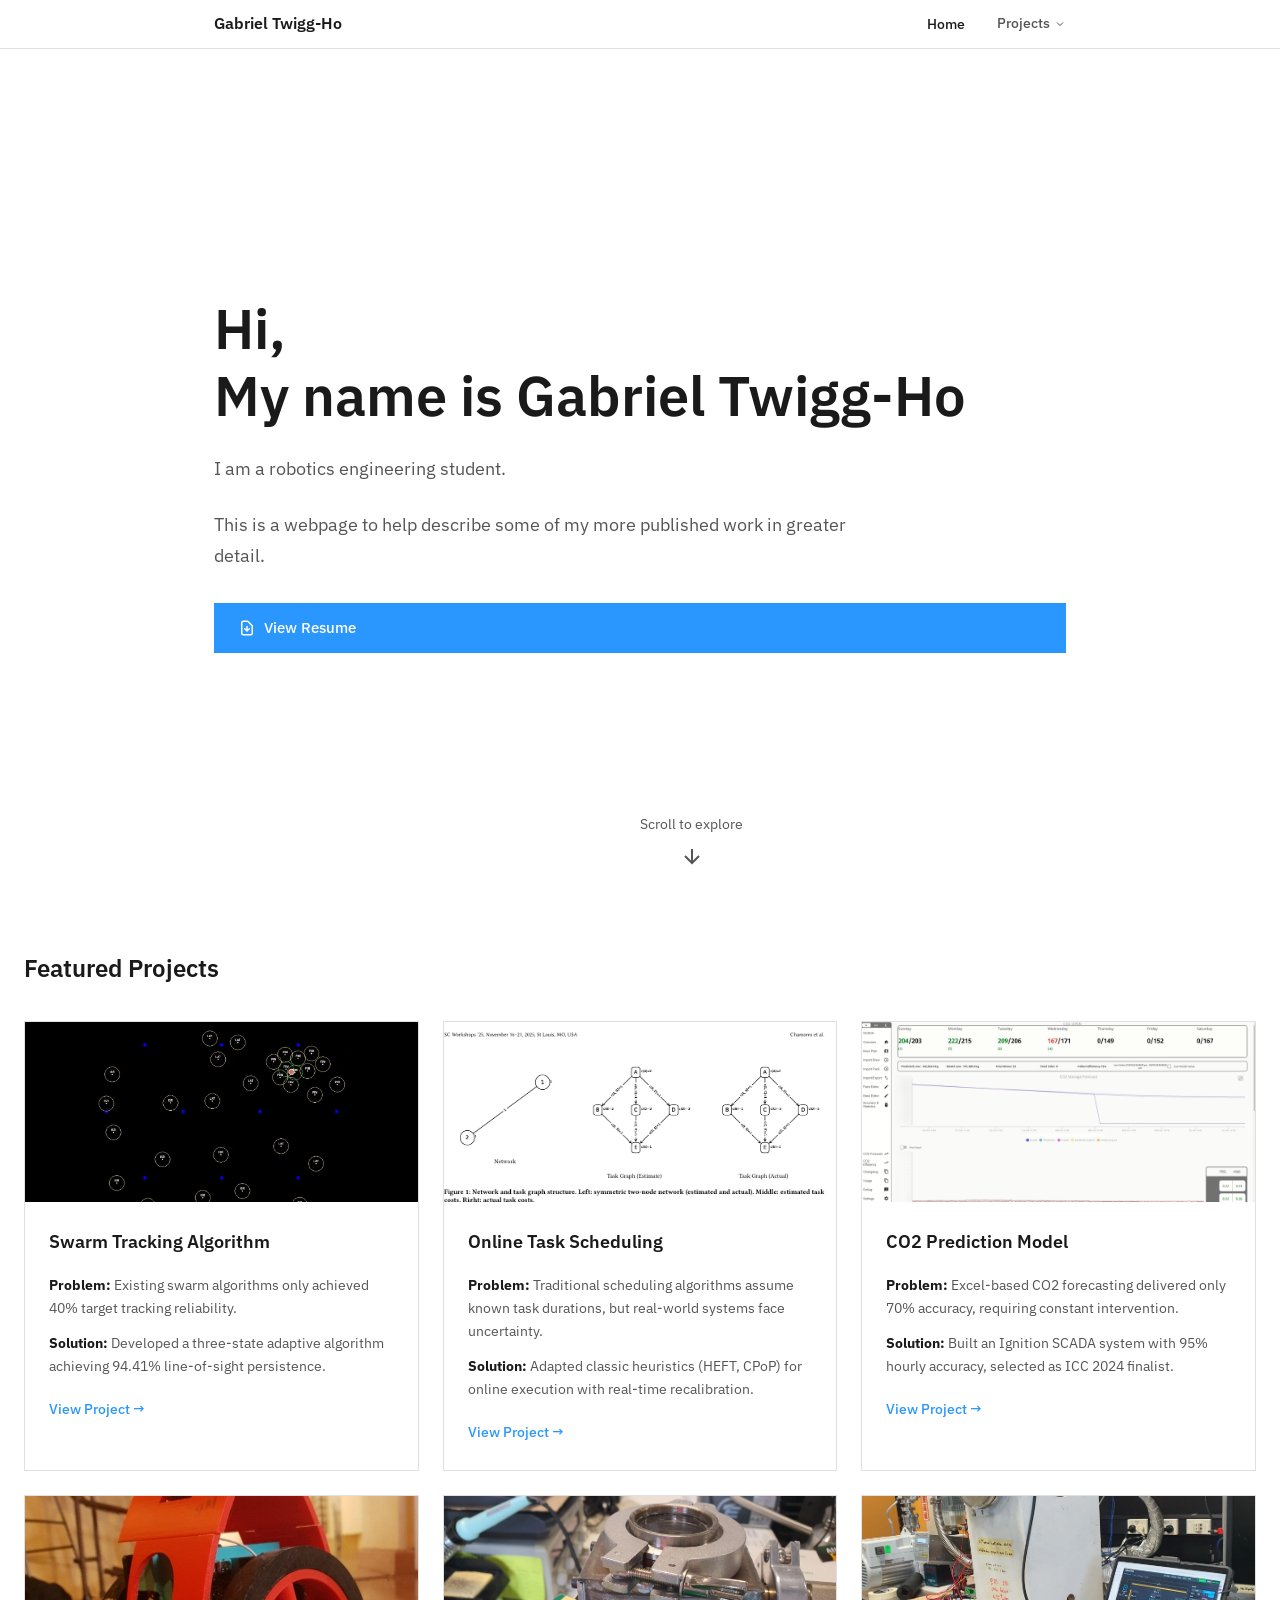
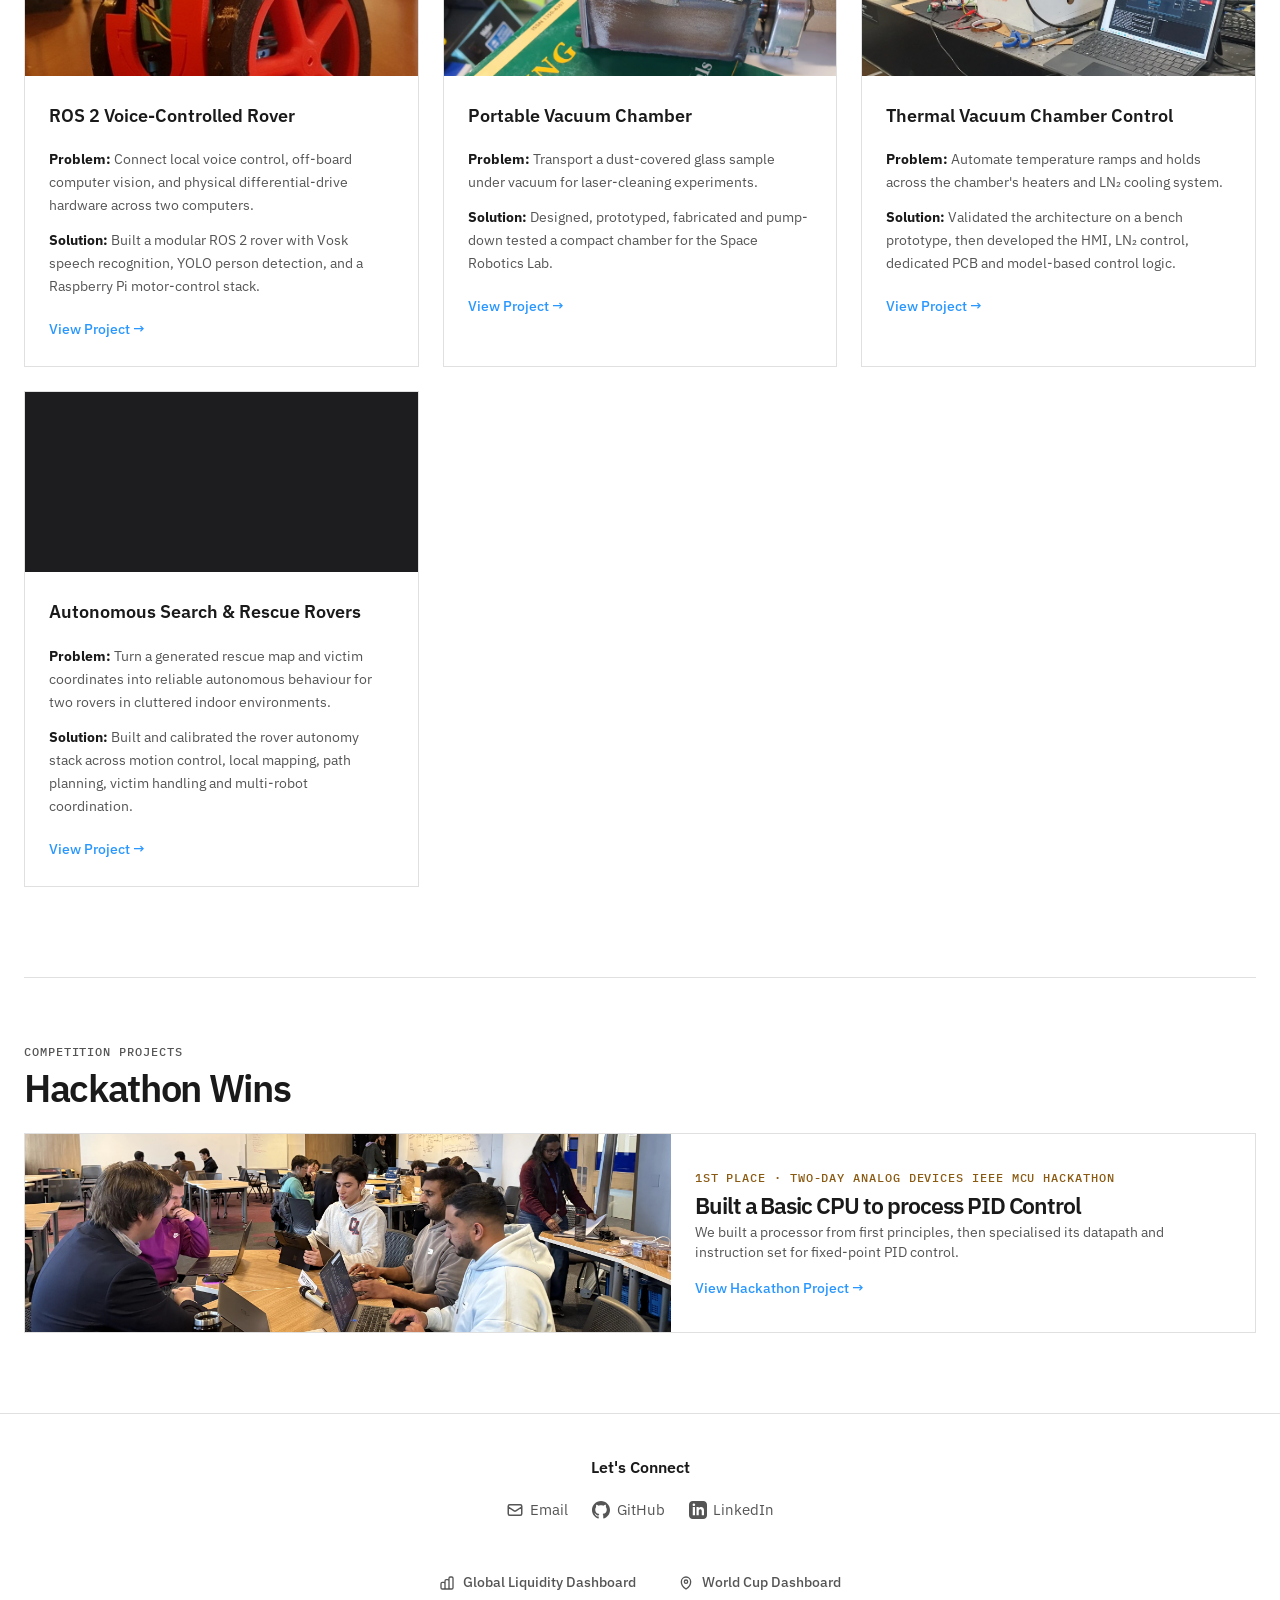
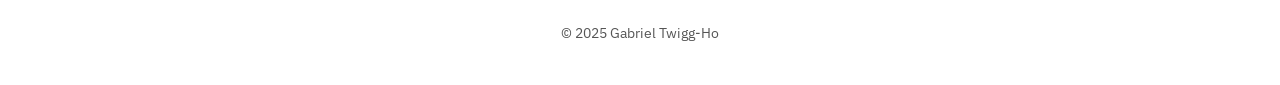
==== commit 76bff58a: "Improve SAR typography and simplify layouts" ====
--- a/index.html
+++ b/index.html
@@ -60,7 +60,7 @@
     <link rel="stylesheet" href="css/base.css?v=20260810-2">
     <link rel="stylesheet" href="css/home.css?v=20260904-1">
     <link rel="stylesheet" href="css/projects.css?v=20260810-2">
-    <link rel="stylesheet" href="css/project-themes.css?v=20261117-1">
+    <link rel="stylesheet" href="css/project-themes.css?v=20261117-2">
 </head>
 <body>
     <nav>
@@ -1478,7 +1478,6 @@
                         </div>
                         <p class="sar-showcase-caption">Select a sensor to explore its role. The IMU is inside the chassis; odometry combines wheel rotation and compass heading. <a href="https://www.cyberbotics.com/doc/guide/rosbot?version=R2023a" target="_blank" rel="noopener noreferrer">ROSbot model reference ↗</a></p>
                     </section>
-                    <p class="sar-scroll-cue">Project details <span aria-hidden="true">↓</span></p>
                 </div>
 
                 <div class="sar-inner project-inner">
@@ -1497,15 +1496,12 @@
                                 <img src="Pictures/SAR/competition-world-topdown.png" alt="Top-down view of the small Webots competition world, showing rooms, furniture and victim locations" loading="lazy" decoding="async">
                                 <figcaption class="project-caption">Top-down view of the small Webots competition world.</figcaption>
                             </figure>
-                            <div class="sar-objective-flow" aria-label="Competition workflow">
-                                <div><span>01</span><strong>Drone footage</strong></div>
-                                <span class="sar-flow-arrow" aria-hidden="true">→</span>
-                                <div><span>02</span><strong>Map + victim coordinates</strong></div>
-                                <span class="sar-flow-arrow" aria-hidden="true">→</span>
-                                <div><span>03</span><strong>Two autonomous rovers</strong></div>
-                                <span class="sar-flow-arrow" aria-hidden="true">→</span>
-                                <div><span>04</span><strong>Confirm within 1 m</strong></div>
-                            </div>
+                            <ol class="sar-objective-flow" role="list" aria-label="Competition workflow">
+                                <li><span>Drone footage</span><span class="sar-flow-arrow" aria-hidden="true">→</span></li>
+                                <li><span>Map and victim coordinates</span><span class="sar-flow-arrow" aria-hidden="true">→</span></li>
+                                <li><span>Two autonomous rovers</span><span class="sar-flow-arrow" aria-hidden="true">→</span></li>
+                                <li>Confirm within 1 m</li>
+                            </ol>
                             <div class="sar-contributions">
                                 <p><strong>My focus</strong> — rover autonomy, from the first motion controller to mapping, perception, calibration and system integration.</p>
                                 <p><strong>Krish’s focus</strong> — aerial extraction, using SegFormer for walls and an aerial YOLO model for likely victim locations.</p>
@@ -1595,11 +1591,11 @@
                                     <figcaption class="project-caption">Ground-camera detection used to confirm a potential victim.</figcaption>
                                 </figure>
                             </div>
-                            <ol class="sar-behaviour-list">
-                                <li><span>01</span><div><h3>Local route replanning</h3><p>Local sensing updates occupancy as the robot moves. Obstacle inflation makes room for its footprint, and replanning responds when the original route is blocked.</p></div></li>
-                                <li><span>02</span><div><h3>Safety and recovery</h3><p>Depth and IR flag nearby hazards. The safety layer slows, stops or retries; terrain awareness detects tilt, pauses unreliable LiDAR and compensates depth sensing.</p></div></li>
-                                <li><span>03</span><div><h3>Victim verification</h3><p>If the target is not visible on arrival, the rover searches through a full turn. A ground detection and depth check guide the approach, with a report sent within one metre.</p></div></li>
-                            </ol>
+                            <ul class="sar-behaviour-list" role="list">
+                                <li><h3>Local route replanning</h3><p>Local sensing updates occupancy as the robot moves. Obstacle inflation makes room for its footprint, and replanning responds when the original route is blocked.</p></li>
+                                <li><h3>Safety and recovery</h3><p>Depth and IR flag nearby hazards. The safety layer slows, stops or retries. Terrain awareness detects tilt, pauses unreliable LiDAR and compensates depth sensing.</p></li>
+                                <li><h3>Victim verification</h3><p>If the target is not visible on arrival, the rover searches through a full turn. A ground detection and depth check guide the approach, with a report sent within one metre.</p></li>
+                            </ul>
                         </div>
                         <div class="sar-source-links" aria-label="Explore the autonomy implementation">
                             <span>Implementation source code</span>
@@ -1628,7 +1624,6 @@
                                 </svg>
                                 <div class="sar-team-coordinator">
                                     <div>
-                                        <p class="sar-eyebrow">Team coordination</p>
                                         <h3>Coordinator</h3>
                                         <p>Allocates victims and plans routes for both rovers.</p>
                                     </div>
@@ -1705,22 +1700,21 @@
 
                         <div class="sar-calibration-grid">
                             <figure class="sar-calibration-card project-media">
-                                <div class="sar-card-label"><span>01</span> Observe the error</div>
+                                <p class="sar-card-label">Before calibration</p>
                                 <img src="Pictures/SAR/Validating_diffdrive_model_before_we_implemented_model.png" alt="Before-calibration plot showing the estimated drive path diverging from the actual rover trajectory" loading="lazy" decoding="async">
                                 <figcaption class="project-caption">The ideal model diverged substantially from the measured route.</figcaption>
                             </figure>
                             <figure class="sar-calibration-card project-media">
-                                <div class="sar-card-label"><span>02</span> Run controlled tests</div>
+                                <p class="sar-card-label">Controlled tests</p>
                                 <img src="Pictures/SAR/testing%20diff%20drive%20model.png" alt="Webots controlled-turn test used to compare the planned and predicted drive-model motion" loading="lazy" decoding="async">
                                 <figcaption class="project-caption">Controlled movements exposed the effective wheelbase and turning behaviour.</figcaption>
                             </figure>
                             <figure class="sar-calibration-card project-media">
-                                <div class="sar-card-label"><span>03</span> Validate the correction</div>
+                                <p class="sar-card-label">After calibration</p>
                                 <img src="Pictures/SAR/Validating_diffdrive_model_after_we_implemented_model.png" alt="After-calibration plot showing predicted and actual rover trajectories closely aligned" loading="lazy" decoding="async">
                                 <figcaption class="project-caption">After calibration, predicted and actual trajectories aligned far more closely.</figcaption>
                             </figure>
                         </div>
-                        <p class="sar-method-line">Observe error → Controlled motion tests → Estimate parameters → Correct the model → Validate</p>
                         <p class="sar-calibration-note">The calibrated model kept the wheel radius at <strong>0.043 m</strong> and used an effective track width of <strong>0.271 m</strong> to account for skid-steer behaviour.</p>
                     </section>
 
@@ -1751,19 +1745,16 @@
 
                         <div class="sar-validation-grid">
                             <figure class="sar-world-card project-media">
-                                <p class="sar-video-label"><span aria-hidden="true">●</span> Looping video · track both robots</p>
                                 <img src="Pictures/SAR/small_world.gif" alt="Autonomous rover system completing the small search and rescue test environment" loading="lazy" decoding="async">
-                                <figcaption><span>01</span><strong>Small world</strong></figcaption>
+                                <figcaption>Small world</figcaption>
                             </figure>
                             <figure class="sar-world-card project-media">
-                                <p class="sar-video-label"><span aria-hidden="true">●</span> Looping video · track both robots</p>
                                 <img src="Pictures/SAR/medium_world.gif" alt="Autonomous rover system completing the medium search and rescue test environment" loading="lazy" decoding="async">
-                                <figcaption><span>02</span><strong>Medium world</strong></figcaption>
+                                <figcaption>Medium world</figcaption>
                             </figure>
                             <figure class="sar-world-card project-media">
-                                <p class="sar-video-label"><span aria-hidden="true">●</span> Looping video · track both robots</p>
                                 <img src="Pictures/SAR/large_world.gif" alt="Autonomous rover system completing the large search and rescue test environment" loading="lazy" decoding="async">
-                                <figcaption><span>03</span><strong>Large world</strong></figcaption>
+                                <figcaption>Large world</figcaption>
                             </figure>
                         </div>
                     </section>
@@ -1779,23 +1770,23 @@
                                 <p>Separating coordination from local control made the integrated system easier to debug, tune and validate.</p>
                                 <p class="sar-layer-line">Sensors &amp; actuators → Motion → Odometry → Mapping → Behaviour → Integration</p>
                             </div>
-                            <div class="sar-skill-stack" aria-label="Search and rescue project skills">
-                                <span>Python</span>
-                                <span>Webots</span>
-                                <span>Autonomous Robotics</span>
-                                <span>Robot Motion Control</span>
-                                <span>PID Control</span>
-                                <span>Odometry</span>
-                                <span>Differential / Skid-Steer</span>
-                                <span>LiDAR</span>
-                                <span>Depth Cameras</span>
-                                <span>Computer Vision</span>
-                                <span>SLAM-lite</span>
-                                <span>Path Planning</span>
-                                <span>Multi-Robot Systems</span>
-                                <span>Software Architecture</span>
-                                <span>Testing &amp; Validation</span>
-                            </div>
+                            <ul class="sar-skill-stack" role="list" aria-label="Search and rescue project skills">
+                                <li>Python</li>
+                                <li>Webots</li>
+                                <li>Autonomous robotics</li>
+                                <li>Robot motion control</li>
+                                <li>PID control</li>
+                                <li>Odometry</li>
+                                <li>Differential / skid-steer</li>
+                                <li>LiDAR</li>
+                                <li>Depth cameras</li>
+                                <li>Computer vision</li>
+                                <li>SLAM-lite</li>
+                                <li>Path planning</li>
+                                <li>Multi-robot systems</li>
+                                <li>Software architecture</li>
+                                <li>Testing &amp; validation</li>
+                            </ul>
                         </div>
                     </section>
                 </div>
--- a/css/project-themes.css
+++ b/css/project-themes.css
@@ -3387,18 +3387,20 @@
 /* ==================== */
 
 #search-and-rescue {
-    --sar-type-meta: 0.8125rem;
-    --sar-type-body: 1rem;
-    --sar-type-subheading: 1.5rem;
-    --sar-type-heading: clamp(2rem, 3.5vw, 3rem);
-    --sar-type-title: clamp(2.75rem, 5.5vw, 5rem);
+    --sar-type-meta: 0.875rem;
+    --sar-type-caption: 1rem;
+    --sar-type-body: clamp(1.0625rem, 0.97rem + 0.35vw, 1.25rem);
+    --sar-type-subheading: clamp(1.5rem, 1.15rem + 1vw, 2rem);
+    --sar-type-heading: clamp(2.125rem, 1.45rem + 2.6vw, 3.75rem);
+    --sar-type-title: clamp(2.75rem, 5.5vw, 5.5rem);
     --sar-bg: #111214;
     --sar-surface: #191b1e;
     --sar-ink: #f3f3f1;
-    --sar-muted: #a6aaaf;
+    --sar-muted: #bdc0c4;
     --sar-line: rgba(255, 255, 255, 0.14);
     --sar-accent: #d79a78;
     --sar-accent-soft: rgba(215, 154, 120, 0.08);
+    --sar-media-radius: 10px;
     background: var(--sar-bg);
     color: var(--sar-ink);
 }
@@ -3423,8 +3425,7 @@
 
 .sar-opening {
     min-height: calc(100svh - 48px);
-    padding-bottom: 2rem;
-    border-bottom: 1px solid var(--sar-line);
+    padding-bottom: clamp(2.5rem, 5vw, 4rem);
     background: #0b0c0e;
 }
 
@@ -3436,85 +3437,58 @@
     padding: clamp(3rem, 6vw, 5rem) 0;
 }
 
-.sar-title-detail {
-    display: block;
-    margin-top: 1.15rem;
-    color: var(--sar-muted);
-    font-size: var(--sar-type-body);
-    font-weight: 400;
-    letter-spacing: -0.02em;
-    line-height: 1.4;
-}
-
 .sar-header .project-kicker,
 .sar-eyebrow,
-.sar-stage-copy > span,
-.sar-card-label,
-.sar-world-card figcaption span,
-.sar-skill-stack span {
+.sar-stage-copy > span {
     font-family: var(--font-mono);
     font-weight: 500;
-    letter-spacing: 0.08em;
+    letter-spacing: 0.045em;
     text-transform: uppercase;
 }
 
 .sar-header .project-kicker,
 .sar-eyebrow,
-.sar-stage-copy > span,
-.sar-card-label span,
-.sar-world-card figcaption span {
+.sar-stage-copy > span {
     color: var(--sar-accent);
 }
 
 .sar-header h1 {
-    max-width: 1000px;
+    max-width: 1120px;
     margin: 0 auto;
     color: var(--sar-ink);
     font-size: var(--sar-type-title);
     font-weight: 600;
     letter-spacing: -0.06em;
     line-height: 1.02;
-}
-
-.sar-intro,
-.sar-role {
+    text-wrap: balance;
+}
+
+.sar-intro {
     max-width: 790px;
-    color: var(--sar-muted);
-    line-height: 1.72;
-}
-
-.sar-intro {
-    font-size: var(--sar-type-body);
-}
-
-.sar-role {
-    margin-top: 0.85rem;
-    font-size: var(--sar-type-body);
-}
-
-.sar-role strong {
     color: var(--sar-ink);
+    font-size: clamp(1.35rem, 1.05rem + 1.25vw, 1.85rem);
+    font-weight: 500;
+    letter-spacing: -0.02em;
+    line-height: 1.42;
 }
 
 .sar-button {
     display: inline-flex;
     align-items: center;
     gap: 0.55rem;
-    margin-top: 1.75rem;
-    padding: 0.72rem 1rem;
-    border: 1px solid var(--sar-line);
+    justify-self: start;
+    min-height: 44px;
+    color: var(--sar-accent);
+    font-size: var(--sar-type-body);
+    font-weight: 600;
+    text-decoration: none;
+    transition: color 0.2s ease;
+}
+
+.sar-button:hover {
     color: var(--sar-ink);
-    font-size: var(--sar-type-body);
-    font-weight: 600;
-    text-decoration: none;
-    transition: border-color 0.2s ease, color 0.2s ease, background 0.2s ease;
-}
-
-.sar-button:hover {
-    background: var(--sar-surface);
-    border-color: var(--sar-accent);
-    color: var(--sar-accent);
-    text-decoration: none;
+    text-decoration: underline;
+    text-underline-offset: 0.25em;
 }
 
 .sar-button:focus-visible {
@@ -3532,51 +3506,15 @@
 }
 
 .page.animate .sar-header h1 { animation-delay: 0.08s; }
-.page.animate .sar-intro { animation-delay: 0.14s; }
-.page.animate .sar-role { animation-delay: 0.2s; }
-.page.animate .sar-button { animation-delay: 0.26s; }
-.sar-framed-media,
-.sar-calibration-card,
-.sar-world-card {
-    margin: 0;
-    overflow: hidden;
-    background: var(--sar-surface);
-    border: 1px solid var(--sar-line);
-}
-
-.sar-video-label {
-    padding: 0.7rem 0.85rem;
-    background: var(--sar-surface);
-    border-bottom: 1px solid var(--sar-line);
+
+.sar-framed-media, .sar-calibration-card, .sar-world-card { margin: 0; min-width: 0; }
+.sar-framed-media img, .sar-calibration-card img, .sar-world-card img { border-radius: var(--sar-media-radius); }
+.sar-framed-media figcaption,
+.sar-calibration-card figcaption,
+.sar-world-card figcaption {
+    padding-top: 0.75rem;
     color: var(--sar-muted);
-    font-family: var(--font-mono);
-    font-size: var(--sar-type-meta);
-    font-weight: 500;
-    letter-spacing: 0.065em;
-    line-height: 1.45;
-    text-transform: uppercase;
-}
-
-.sar-video-label span {
-    display: inline-block;
-    margin-right: 0.4rem;
-    color: var(--sar-accent);
-    animation: sarVideoPulse 1.8s ease-in-out infinite;
-}
-
-@keyframes sarVideoPulse {
-    0%, 100% { opacity: 0.42; }
-    50% { opacity: 1; }
-}
-
-.sar-framed-media figcaption,
-.sar-calibration-card figcaption {
-    padding: 0.78rem 0.9rem;
-    border-top: 1px solid var(--sar-line);
-    color: var(--sar-muted);
-    font-family: var(--font-mono);
-    font-size: var(--sar-type-meta);
-    line-height: 1.55;
+    font: var(--sar-type-caption)/1.55 var(--font-main);
 }
 
 /* The sensor leaders share the cropped video's 12:5 coordinate space. */
@@ -3633,7 +3571,7 @@
 }
 .sar-sensor-index { font: var(--sar-type-meta) var(--font-mono); color: var(--sar-accent); }
 .sar-sensor strong { display: block; font-size: var(--sar-type-body); font-weight: 600; }
-.sar-sensor small { display: block; margin-top: 0.2rem; color: #b9bdc3; font-size: var(--sar-type-meta); line-height: 1.5; }
+.sar-sensor small { display: block; margin-top: 0.2rem; color: var(--sar-muted); font-size: var(--sar-type-caption); line-height: 1.4; }
 .sar-sensor[aria-pressed='true'] strong, .sar-sensor:hover strong { color: var(--sar-accent); }
 .sar-sensor--camera { left: 4%; top: 8%; }
 .sar-sensor--lidar { left: 79%; top: 9%; }
@@ -3641,50 +3579,49 @@
 .sar-sensor--imu { left: 79%; top: 43%; }
 .sar-sensor--odometry { left: 79%; top: 75%; }
 .sar-sensor:disabled { cursor: default; pointer-events: none; }
-.sar-scroll-cue { margin: 2rem 0 0; color: var(--sar-muted); font: var(--sar-type-meta)/1.5 var(--font-mono); letter-spacing: 0.08em; text-align: center; text-transform: uppercase; }
-.sar-scroll-cue span { display: block; margin-top: 0.6rem; color: var(--sar-accent); font-size: var(--sar-type-body); }
 .sar-sensor-detail {
     display: grid;
     grid-template-columns: 1fr 3fr;
     gap: 2rem;
     min-height: 100px;
     padding: 1.35rem 0;
-    border-bottom: 1px solid var(--sar-line);
-}
-.sar-detail-label { color: var(--sar-accent); font: var(--sar-type-meta)/1.7 var(--font-mono); text-transform: uppercase; letter-spacing: 0.05em; }
+    border-top: 1px solid var(--sar-line);
+}
+.sar-detail-label { color: var(--sar-accent); font-size: var(--sar-type-body); font-weight: 600; }
 .sar-detail-copy { max-width: 720px; font-size: var(--sar-type-body); color: var(--sar-muted); line-height: 1.65; }
-.sar-showcase-caption { margin-top: 0.85rem; color: var(--sar-muted); font-size: var(--sar-type-meta); line-height: 1.7; }
+.sar-showcase-caption { color: var(--sar-muted); font-size: var(--sar-type-caption); line-height: 1.65; }
 .sar-showcase-caption a { color: var(--sar-ink); text-underline-offset: 3px; white-space: nowrap; }
 .sar-live-layout { display: grid; grid-template-columns: 1fr 1.1fr; gap: clamp(2rem, 5vw, 4.5rem); }
 .sar-live-evidence { display: grid; grid-template-columns: 1fr 1fr; gap: 0.8rem; align-self: start; }
 .sar-live-evidence img { width: 100%; aspect-ratio: 1; object-fit: contain; display: block; background: var(--sar-surface); }
 .sar-behaviour-list { list-style: none; padding: 0; margin: 0; }
-.sar-behaviour-list li { display: grid; grid-template-columns: 1.5rem 1fr; gap: 0.9rem; padding: 1.4rem 0; border-top: 1px solid var(--sar-line); }
+.sar-behaviour-list li { padding: 1.4rem 0; border-top: 1px solid var(--sar-line); }
 .sar-behaviour-list li:first-child { padding-top: 0; border-top: 0; }
-.sar-behaviour-list li > span { color: var(--sar-accent); font: var(--sar-type-meta)/2 var(--font-mono); }
-.sar-behaviour-list h3 { font-size: var(--sar-type-body); font-weight: 600; letter-spacing: -0.025em; margin: 0 0 0.6rem; }
+.sar-behaviour-list h3 { font-weight: 600; letter-spacing: -0.025em; margin: 0 0 0.6rem; }
 .sar-behaviour-list p, .sar-calibration-note { font-size: var(--sar-type-body); color: var(--sar-muted); line-height: 1.7; }
 .sar-calibration-note { margin-top: 1.15rem; }
 .sar-calibration-note strong { color: var(--sar-ink); font-weight: 500; }
-.sar-results-summary { display: grid; grid-template-columns: repeat(3, 1fr); margin: 0 0 2.5rem; padding: 2rem 0; border-top: 1px solid var(--sar-line); border-bottom: 1px solid var(--sar-line); }
-.sar-results-summary > div { padding: 0 2rem; border-left: 1px solid var(--sar-line); }
-.sar-results-summary > div:first-child { padding-left: 0; border: 0; }
-.sar-results-summary > div:last-child { padding-right: 0; }
-.sar-results-summary strong { display: block; font-size: var(--sar-type-heading); font-weight: 500; letter-spacing: -0.06em; line-height: 1.1; font-variant-numeric: tabular-nums; }
+.sar-results-summary {
+    display: grid;
+    grid-template-columns: repeat(3, minmax(0, 1fr));
+    gap: clamp(0.65rem, 3vw, 2.5rem);
+    margin-bottom: clamp(2.5rem, 6vw, 4rem);
+}
+.sar-results-summary strong { display: block; color: var(--sar-accent); font-size: clamp(1.625rem, 5.5vw, 4.25rem); font-weight: 500; letter-spacing: -0.055em; line-height: 1.1; font-variant-numeric: tabular-nums; white-space: nowrap; }
 .sar-results-summary small { font-size: var(--sar-type-body); }
-.sar-results-summary span { display: block; margin-top: 0.65rem; color: var(--sar-muted); font-size: var(--sar-type-meta); }
+.sar-results-summary span { display: block; margin-top: 0.65rem; color: var(--sar-muted); font-size: var(--sar-type-caption); line-height: 1.4; }
 .sar-results-table { width: 100%; border-collapse: collapse; text-align: right; font-size: var(--sar-type-body); font-variant-numeric: tabular-nums; }
-.sar-results-table caption { text-align: left; margin-bottom: 1rem; color: var(--sar-muted); font: var(--sar-type-meta)/1.5 var(--font-mono); text-transform: uppercase; letter-spacing: 0.05em; }
+.sar-results-table caption { text-align: left; margin-bottom: 0.65rem; color: var(--sar-ink); font-size: var(--sar-type-body); font-weight: 600; }
 .sar-results-table th, .sar-results-table td { padding: 0.95rem 0.8rem; border-bottom: 1px solid var(--sar-line); }
 .sar-results-table th:first-child { text-align: left; padding-left: 0; }
 .sar-results-table th:last-child, .sar-results-table td:last-child { padding-right: 0; }
-.sar-results-table thead { color: var(--sar-muted); font-size: var(--sar-type-meta); }
+.sar-results-table thead { color: var(--sar-muted); font-size: var(--sar-type-caption); }
 .sar-results-table th { font-weight: 500; }
-.sar-results-note { max-width: 790px; margin: 1.1rem 0 2.75rem; color: var(--sar-muted); font-size: var(--sar-type-meta); line-height: 1.65; }
-.sar-source-links { display: flex; flex-wrap: wrap; align-items: center; gap: 0.8rem 1.5rem; margin-top: 2rem; padding-top: 1.3rem; border-top: 1px solid var(--sar-line); }
-.sar-source-links > span { color: var(--sar-muted); font: var(--sar-type-meta)/1.6 var(--font-mono); letter-spacing: 0.05em; text-transform: uppercase; }
-.sar-source-links a, .sar-results-note a { color: var(--sar-ink); font-size: var(--sar-type-meta); text-underline-offset: 4px; }
-.sar-source-links a:hover, .sar-results-note a:hover { color: var(--sar-accent); }
+.sar-results-note { max-width: 790px; margin: 1.1rem 0 2.75rem; color: var(--sar-muted); font-size: var(--sar-type-caption); line-height: 1.65; }
+.sar-source-links { display: flex; flex-wrap: wrap; align-items: center; gap: 0.6rem 1.5rem; margin-top: 2rem; font-size: var(--sar-type-caption); }
+.sar-source-links > span { color: var(--sar-muted); }
+.sar-source-links a, .sar-results-note a { color: var(--sar-accent); text-underline-offset: 4px; }
+.sar-source-links a:hover, .sar-results-note a:hover { color: var(--sar-ink); }
 
 .sar-section {
     padding: clamp(4.75rem, 9vw, 7.5rem) 0;
@@ -3702,22 +3639,23 @@
 }
 
 .sar-section-heading h2 {
-    max-width: 810px;
     margin-bottom: 1rem;
     color: var(--sar-ink);
     font-size: var(--sar-type-heading);
     font-weight: 600;
-    letter-spacing: -0.052em;
-    line-height: 1.01;
-}
-
-.sar-section-heading > p:last-child:not(.sar-eyebrow) {
+    letter-spacing: -0.045em;
+    line-height: 1.06;
+    text-wrap: balance;
+}
+
+.sar-section-heading > p:not(.sar-eyebrow) {
     max-width: 760px;
     color: var(--sar-muted);
     font-size: var(--sar-type-body);
-    line-height: 1.75;
-}
-
+    line-height: 1.62;
+}
+
+.sar-section-heading > .sar-gallery-hint { margin-top: 0.65rem; font-size: var(--sar-type-caption); }
 .sar-objective-layout {
     display: grid;
     gap: 1.4rem;
@@ -3733,52 +3671,20 @@
 
 .sar-objective-flow {
     display: grid;
-    grid-template-columns: minmax(0, 0.8fr) auto minmax(0, 1.15fr) auto minmax(0, 1fr) auto minmax(0, 0.8fr);
+    grid-template-columns: repeat(4, minmax(0, 1fr));
     align-items: center;
-    gap: 0.75rem;
-    padding: 1.25rem;
-    background: var(--sar-surface);
-    border: 1px solid var(--sar-line);
-}
-
-.sar-objective-flow div {
-    min-height: 76px;
-    display: flex;
-    flex-direction: column;
-    justify-content: center;
-}
-
-.sar-objective-flow div span {
-    margin-bottom: 0.25rem;
-    color: var(--sar-accent);
-    font-family: var(--font-mono);
-    font-size: var(--sar-type-meta);
-}
-
-.sar-objective-flow strong {
+    gap: 1.5rem;
+    list-style: none;
+    margin: 0;
+    padding: 0.85rem 0 0.4rem;
     font-size: var(--sar-type-body);
+    font-weight: 600;
     line-height: 1.35;
 }
 
-.sar-flow-arrow {
-    color: var(--sar-accent);
-    font-size: var(--sar-type-body);
-}
-
-.sar-accuracy-note {
-    max-width: 780px;
-    padding-left: 1rem;
-    border-left: 3px solid var(--sar-accent);
-    color: var(--sar-muted);
-    font-size: var(--sar-type-body);
-    line-height: 1.65;
-}
-
-.sar-accuracy-note strong {
-    color: var(--sar-ink);
-}
-
-.sar-project-brief > .sar-button { margin-top: 0; justify-self: start; }
+.sar-objective-flow li { display: flex; justify-content: space-between; align-items: center; gap: 0.75rem; }
+.sar-flow-arrow { color: var(--sar-accent); }
+
 .sar-contributions { display: grid; grid-template-columns: 1fr 1fr; gap: 1rem 2rem; padding-top: 1.25rem; border-top: 1px solid var(--sar-line); }
 .sar-contributions p { color: var(--sar-muted); font-size: var(--sar-type-body); line-height: 1.7; }
 .sar-contributions strong { color: var(--sar-ink); }
@@ -3840,7 +3746,7 @@
     flex-direction: column;
     width: calc(100% - (var(--card-count) - 1) * var(--card-step) - 1.5rem);
     border: 1px solid var(--color-border);
-    border-radius: 4px;
+    border-radius: var(--sar-media-radius);
     box-shadow: 0 8px 20px rgba(0, 0, 0, 0.25);
     transform: translateX(calc(var(--card-offset) * var(--card-step))) translateY(calc(var(--card-depth) * 14px)) scale(calc(1 - var(--card-depth) * 0.035));
     transition: transform 0.3s ease, border-color 0.3s ease;
@@ -3877,16 +3783,18 @@
     background: var(--color-white);
     color: var(--color-text-muted);
     text-align: left;
-    font-family: var(--font-mono);
-    font-size: var(--sar-type-meta);
+    font-family: var(--font-main);
+    font-size: var(--sar-type-caption);
+    line-height: 1.3;
     cursor: pointer;
 }
 
 .sar-stack-select span {
     flex: 0 0 auto;
-    padding: 0 0.75rem;
+    padding: 0.5rem 0.6rem;
     white-space: nowrap;
     text-align: center;
+    font-size: var(--sar-type-meta);
 }
 
 .sar-stack-select strong {
@@ -3904,8 +3812,9 @@
 }
 
 .sar-stage-copy {
+    --sar-stage-inset: clamp(1.6rem, 3.4vw, 2.8rem);
     align-self: center;
-    padding: clamp(1.6rem, 3.4vw, 2.8rem);
+    padding: var(--sar-stage-inset) 0 var(--sar-stage-inset) var(--sar-stage-inset);
 }
 
 .sar-stage-copy > span {
@@ -3917,10 +3826,8 @@
 .sar-stage-copy h3 {
     margin-bottom: 1rem;
     color: var(--sar-ink);
-    font-size: var(--sar-type-subheading);
     font-weight: 600;
     letter-spacing: -0.045em;
-    line-height: 1.05;
 }
 
 .sar-stage-copy p {
@@ -3929,34 +3836,29 @@
     line-height: 1.7;
 }
 
-.sar-stage-chain {
+.sar-stage-copy .sar-stage-chain {
     margin-top: 1.25rem;
-    padding-top: 1rem;
-    border-top: 1px solid var(--sar-line);
-    color: var(--sar-ink) !important;
-    font-family: var(--font-mono);
-    font-size: var(--sar-type-meta) !important;
-    line-height: 1.65 !important;
+    color: var(--sar-ink);
+    font-size: var(--sar-type-caption);
 }
 
 .sar-system-diagram {
-    --sar-diagram-inset: clamp(0.875rem, 3vw, 2rem);
+    --sar-diagram-inset: clamp(1rem, 4vw, 2.75rem);
     margin: 0;
     padding: var(--sar-diagram-inset);
-    border: 1px solid var(--sar-line);
+    border-radius: var(--sar-media-radius);
     background: var(--sar-surface);
 }
 
 .sar-system-diagram figcaption { margin-bottom: 1.25rem; }
+.sar-system-diagram strong { font-size: var(--sar-type-body); font-weight: 600; }
 .sar-system-diagram h3 { margin: 0; color: var(--sar-ink); font-weight: 600; letter-spacing: -0.025em; }
 .sar-system-diagram p { margin: 0; }
 .sar-mission-flow { display: grid; }
 
 .sar-system-inputs {
     justify-self: center;
-    padding: 0.65rem 1rem;
-    border: 1px solid var(--sar-line);
-    background: var(--sar-bg);
+    padding: 0 0.5rem 0.6rem;
     text-align: center;
 }
 
@@ -3964,7 +3866,7 @@
 .sar-system-inputs p, .sar-robot-controller p, .sar-exchange-key p,
 .sar-control-flow small, .sar-local-branches span {
     color: var(--sar-muted);
-    font-size: var(--sar-type-meta);
+    font-size: var(--sar-type-caption);
     line-height: 1.5;
 }
 
@@ -3983,18 +3885,16 @@
     justify-content: space-between;
     align-items: center;
     gap: 0.65rem 1.25rem;
-    padding: 0.9rem var(--sar-diagram-inset);
-    border: 1px solid var(--sar-accent);
+    padding: 1rem clamp(0.75rem, 2.6vw, 1.75rem);
+    border-left: 2px solid var(--sar-accent);
     background: var(--sar-accent-soft);
 }
 
-.sar-team-coordinator h3 { margin: 0.25rem 0; }
-.sar-team-coordinator h3 + p { color: var(--sar-muted); }
+.sar-team-coordinator h3 { margin-bottom: 0.25rem; }
+.sar-team-coordinator h3 + p { color: var(--sar-muted); font-size: var(--sar-type-caption); }
 .sar-coordinator-host {
-    padding: 0.35rem 0.55rem;
-    border: 1px solid var(--sar-line);
     color: var(--sar-accent);
-    font: var(--sar-type-meta)/1.4 var(--font-mono);
+    font-size: var(--sar-type-caption);
 }
 
 .sar-robot-pair, .sar-exchange-key, .sar-local-branches {
@@ -4004,42 +3904,37 @@
 }
 
 .sar-robot-controller {
-    padding: 0.75rem 0.5rem;
-    border: 1px solid var(--sar-line);
-    background: var(--sar-bg);
+    padding: 0.55rem 0 0;
     text-align: center;
 }
 
 .sar-robot-controller h3 { margin-bottom: 0.15rem; }
 .sar-assignment { color: var(--sar-accent); stroke: var(--sar-accent); }
 .sar-feedback { color: var(--sar-muted); stroke: var(--sar-muted); }
-.sar-exchange-key { list-style: none; margin: 1rem 0 0; padding: 0; }
+.sar-exchange-key { list-style: none; margin: 1.5rem 0 0; padding: 0; }
 .sar-exchange-key li { display: flex; align-items: baseline; gap: 0.55rem; }
 .sar-exchange-key li > span { font: 1.25rem/1 var(--font-mono); }
-.sar-exchange-key strong, .sar-local-branches strong { font-weight: 600; }
-
-.sar-local-stack { margin-top: 1.25rem; padding-top: 1.25rem; border-top: 1px solid var(--sar-line); }
+
+.sar-local-stack { margin-top: 1.75rem; padding-top: 1.75rem; border-top: 1px solid var(--sar-line); }
 .sar-control-flow {
     display: grid;
     grid-template-columns: repeat(4, minmax(0, 1fr));
     gap: 1.5rem;
     list-style: none;
-    margin: 0.85rem 0 1rem;
+    margin: 1.2rem 0 1.5rem;
     padding: 0;
 }
 
 .sar-control-flow li {
     position: relative;
-    padding: 0.65rem 0.8rem;
-    border: 1px solid var(--sar-line);
-    background: var(--sar-bg);
+    padding-right: 0.75rem;
 }
 
 .sar-control-flow li:not(:last-child)::after {
     position: absolute;
     content: '';
-    top: calc(50% - 0.2rem);
-    left: calc(100% + 0.55rem);
+    top: 0.72rem;
+    left: calc(100% + 0.15rem);
     width: 0.4rem;
     height: 0.4rem;
     border: solid var(--sar-accent);
@@ -4048,7 +3943,7 @@
 }
 
 .sar-control-flow strong, .sar-control-flow small, .sar-local-branches strong { display: block; }
-.sar-local-branches p { padding-left: 0.75rem; border-left: 1px solid var(--sar-line); }
+.sar-local-branches { padding-top: 1rem; border-top: 1px solid var(--sar-line); }
 .sar-redesign-context { display: grid; grid-template-columns: 0.85fr 1.4fr; gap: 3rem; align-items: center; margin-top: clamp(3rem, 6vw, 5rem); }
 .sar-redesign-copy h3 { margin-bottom: 1rem; font-size: var(--sar-type-subheading); font-weight: 500; letter-spacing: -0.035em; line-height: 1.15; }
 .sar-redesign-copy > p:last-child { color: var(--sar-muted); font-size: var(--sar-type-body); line-height: 1.75; }
@@ -4060,23 +3955,18 @@
 .sar-calibration-grid {
     display: grid;
     grid-template-columns: repeat(3, minmax(0, 1fr));
-    gap: 1rem;
+    gap: clamp(1.5rem, 3vw, 2rem);
 }
 
 .sar-calibration-card {
     display: grid;
-    grid-template-rows: auto minmax(0, 1fr) auto;
+    grid-template-rows: auto auto 1fr;
 }
 
 .sar-card-label {
-    padding: 0.75rem 0.85rem;
-    border-bottom: 1px solid var(--sar-line);
-    color: var(--sar-muted);
-    font-size: var(--sar-type-meta);
-}
-
-.sar-card-label span {
-    margin-right: 0.45rem;
+    margin-bottom: 0.6rem;
+    font-size: var(--sar-type-body);
+    font-weight: 600;
 }
 
 .sar-calibration-card img {
@@ -4088,30 +3978,15 @@
     background: #f6f7f5;
 }
 
-.sar-method-line,
-.sar-layer-line {
-    color: var(--sar-ink);
-    font-family: var(--font-mono);
-    font-size: var(--sar-type-meta);
-    line-height: 1.7;
-}
-
-.sar-method-line {
-    margin-top: 1.25rem;
-    padding: 1rem 1.15rem;
-    background: var(--sar-accent-soft);
-    border-left: 3px solid var(--sar-accent);
-}
-
 .sar-validation-grid {
     display: grid;
     grid-template-columns: repeat(3, minmax(0, 1fr));
-    gap: 1rem;
+    gap: clamp(1.5rem, 3vw, 2rem);
 }
 
 .sar-world-card {
     display: grid;
-    grid-template-rows: auto minmax(0, 1fr) auto;
+    grid-template-rows: auto 1fr;
 }
 
 .sar-world-card img {
@@ -4122,23 +3997,6 @@
     background: #202522;
 }
 
-.sar-world-card figcaption {
-    display: flex;
-    align-items: center;
-    gap: 0.65rem;
-    padding: 0.85rem;
-    border-top: 1px solid var(--sar-line);
-}
-
-.sar-world-card figcaption span {
-    font-size: var(--sar-type-meta);
-}
-
-.sar-world-card figcaption strong {
-    color: var(--sar-ink);
-    font-size: var(--sar-type-body);
-}
-
 .sar-lessons-grid {
     display: grid;
     grid-template-columns: minmax(0, 1fr) minmax(0, 1fr);
@@ -4156,25 +4014,21 @@
     margin-top: 1rem;
 }
 
-.sar-layer-line {
-    margin-top: 1.5rem !important;
-    padding-top: 1.25rem;
-    border-top: 1px solid var(--sar-line);
-    color: var(--sar-ink) !important;
+.sar-lesson-copy .sar-layer-line {
+    color: var(--sar-ink);
+    font-size: var(--sar-type-caption);
+    line-height: 1.6;
 }
 
 .sar-skill-stack {
-    display: flex;
-    flex-wrap: wrap;
-    gap: 0.55rem;
-}
-
-.sar-skill-stack span {
-    padding: 0.52rem 0.68rem;
-    background: var(--sar-surface);
-    border: 1px solid var(--sar-line);
+    list-style: none;
+    display: grid;
+    grid-template-columns: repeat(2, minmax(0, 1fr));
+    gap: 0.4rem 1rem;
+    margin: 0;
+    padding: 0;
     color: var(--sar-muted);
-    font-size: var(--sar-type-meta);
+    font-size: var(--sar-type-caption);
 }
 
 .sar-footer {
@@ -4210,16 +4064,6 @@
 /* A single hierarchy for copy, labels and headings throughout SAR. */
 #search-and-rescue h3 { font-size: var(--sar-type-subheading); line-height: 1.2; }
 #search-and-rescue .project-kicker { font-size: var(--sar-type-meta); }
-.sar-section-heading > p:not(.sar-eyebrow) { color: var(--sar-muted); font-size: var(--sar-type-body); line-height: 1.65; }
-.sar-section-heading > .sar-gallery-hint { margin-top: 0.75rem; font-size: var(--sar-type-meta); }
-.sar-stage-copy { padding-right: 0; }
-.sar-stage-copy p, .sar-intro, .sar-role { font-size: var(--sar-type-body); }
-.sar-stage-copy h3 { line-height: 1.2; }
-
-@media (max-width: 768px) {
-    .sar-contributions { grid-template-columns: 1fr; }
-    .sar-stage-copy { padding: 1rem 0 0; }
-}
 
 @media (min-width: 1201px) and (max-width: 1430px) {
     .sar-inner {
@@ -4230,7 +4074,6 @@
 }
 
 @media (max-width: 920px) {
-    .sar-header h1 { font-size: var(--sar-type-title); }
     .sar-redesign-context { grid-template-columns: 1fr; gap: 2rem; }
     .sar-live-layout { grid-template-columns: 1fr; }
     .sar-live-evidence { max-width: 600px; }
@@ -4239,9 +4082,7 @@
         grid-template-columns: 1fr;
     }
 
-    .sar-stage-gallery {
-        border-right: 0;
-    }
+    .sar-stage-copy { padding: 1rem 0 0; }
 
     .sar-calibration-grid,
     .sar-validation-grid {
@@ -4258,17 +4099,12 @@
 @media (max-width: 768px) {
     .sar-inner, .sar-sensor-detail, .sar-showcase-caption { width: calc(100% - 2.5rem); }
     .sar-project-brief { grid-template-columns: 1fr; gap: 0.5rem; }
+    .sar-contributions { grid-template-columns: 1fr; }
 
     .sar-header {
         padding: 3rem 1.25rem 1.5rem;
     }
 
-    .sar-header h1 {
-        font-size: var(--sar-type-title);
-        line-height: 1.02;
-    }
-
-    .sar-header h1 { margin-bottom: 0; }
     .sar-sensor-detail { grid-template-columns: 1fr; gap: 0.55rem; min-height: 145px; }
     .sar-robot-stage { overflow: hidden; }
     .sar-robot-scene { width: 160%; margin-left: -42%; }
@@ -4278,28 +4114,15 @@
     .sar-sensor-lines g.is-selected circle { fill: var(--sar-accent); stroke: #fff; }
     .sar-sensor-labels { display: grid; grid-template-columns: 1fr 1fr; gap: 0 1.4rem; margin: 0.5rem 1.25rem 0; }
     .sar-sensor { position: static; width: auto; padding: 0.9rem 0; border-bottom: 1px solid var(--sar-line); }
-    .sar-sensor strong { font-size: var(--sar-type-body); }
-    .sar-sensor small { font-size: var(--sar-type-meta); }
-    .sar-results-summary > div { padding: 0 1rem; }
-    .sar-results-summary strong { font-size: var(--sar-type-heading); white-space: nowrap; }
-    .sar-results-summary span { font-size: var(--sar-type-meta); }
-    .sar-results-table th, .sar-results-table td { padding: 0.8rem 0.4rem; font-size: var(--sar-type-meta); }
-    .sar-results-table thead th { font-size: var(--sar-type-meta); }
+    .sar-results-table th, .sar-results-table td { padding: 0.75rem 0.35rem; font-size: var(--sar-type-caption); }
 
     .sar-objective-flow {
         grid-template-columns: 1fr;
         gap: 0.35rem;
     }
 
-    .sar-objective-flow div {
-        min-height: auto;
-        padding: 0.55rem 0;
-    }
-
-    .sar-flow-arrow {
-        transform: rotate(90deg);
-        transform-origin: center;
-    }
+    .sar-objective-flow li { flex-direction: column; align-items: start; gap: 0.35rem; }
+    .sar-flow-arrow { transform: rotate(90deg); }
 
     .sar-lessons-grid {
         grid-template-columns: 1fr;
@@ -4310,11 +4133,11 @@
 @media (max-width: 600px) {
     .sar-exchange-key, .sar-control-flow, .sar-local-branches { grid-template-columns: 1fr; }
     .sar-exchange-key, .sar-local-branches { gap: 0.65rem; }
-    .sar-control-flow { gap: 1rem; }
-    .sar-control-flow li { display: grid; grid-template-columns: 3.25rem 1fr; gap: 0.5rem; align-items: baseline; }
+    .sar-control-flow { gap: 1.35rem; }
+    .sar-control-flow li { display: grid; grid-template-columns: 3.25rem minmax(0, 1fr); gap: 0.5rem; align-items: baseline; padding-right: 0; }
     .sar-control-flow li:not(:last-child)::after {
-        top: calc(100% + 0.15rem);
-        left: calc(50% - 0.2rem);
+        top: calc(100% + 0.36rem);
+        left: 0.7rem;
         transform: rotate(135deg);
     }
 
@@ -4330,10 +4153,6 @@
 
     .sar-stage-gallery--diagrams.is-stacked {
         height: 520px;
-    }
-
-    .sar-stage-copy {
-        padding: 1rem 0 0;
     }
 }
 
@@ -4350,9 +4169,5 @@
         transition: none;
     }
 
-    .sar-video-label span {
-        animation: none;
-    }
-
     .sar-sensor, .sar-sensor-lines g { transition: none !important; }
 }
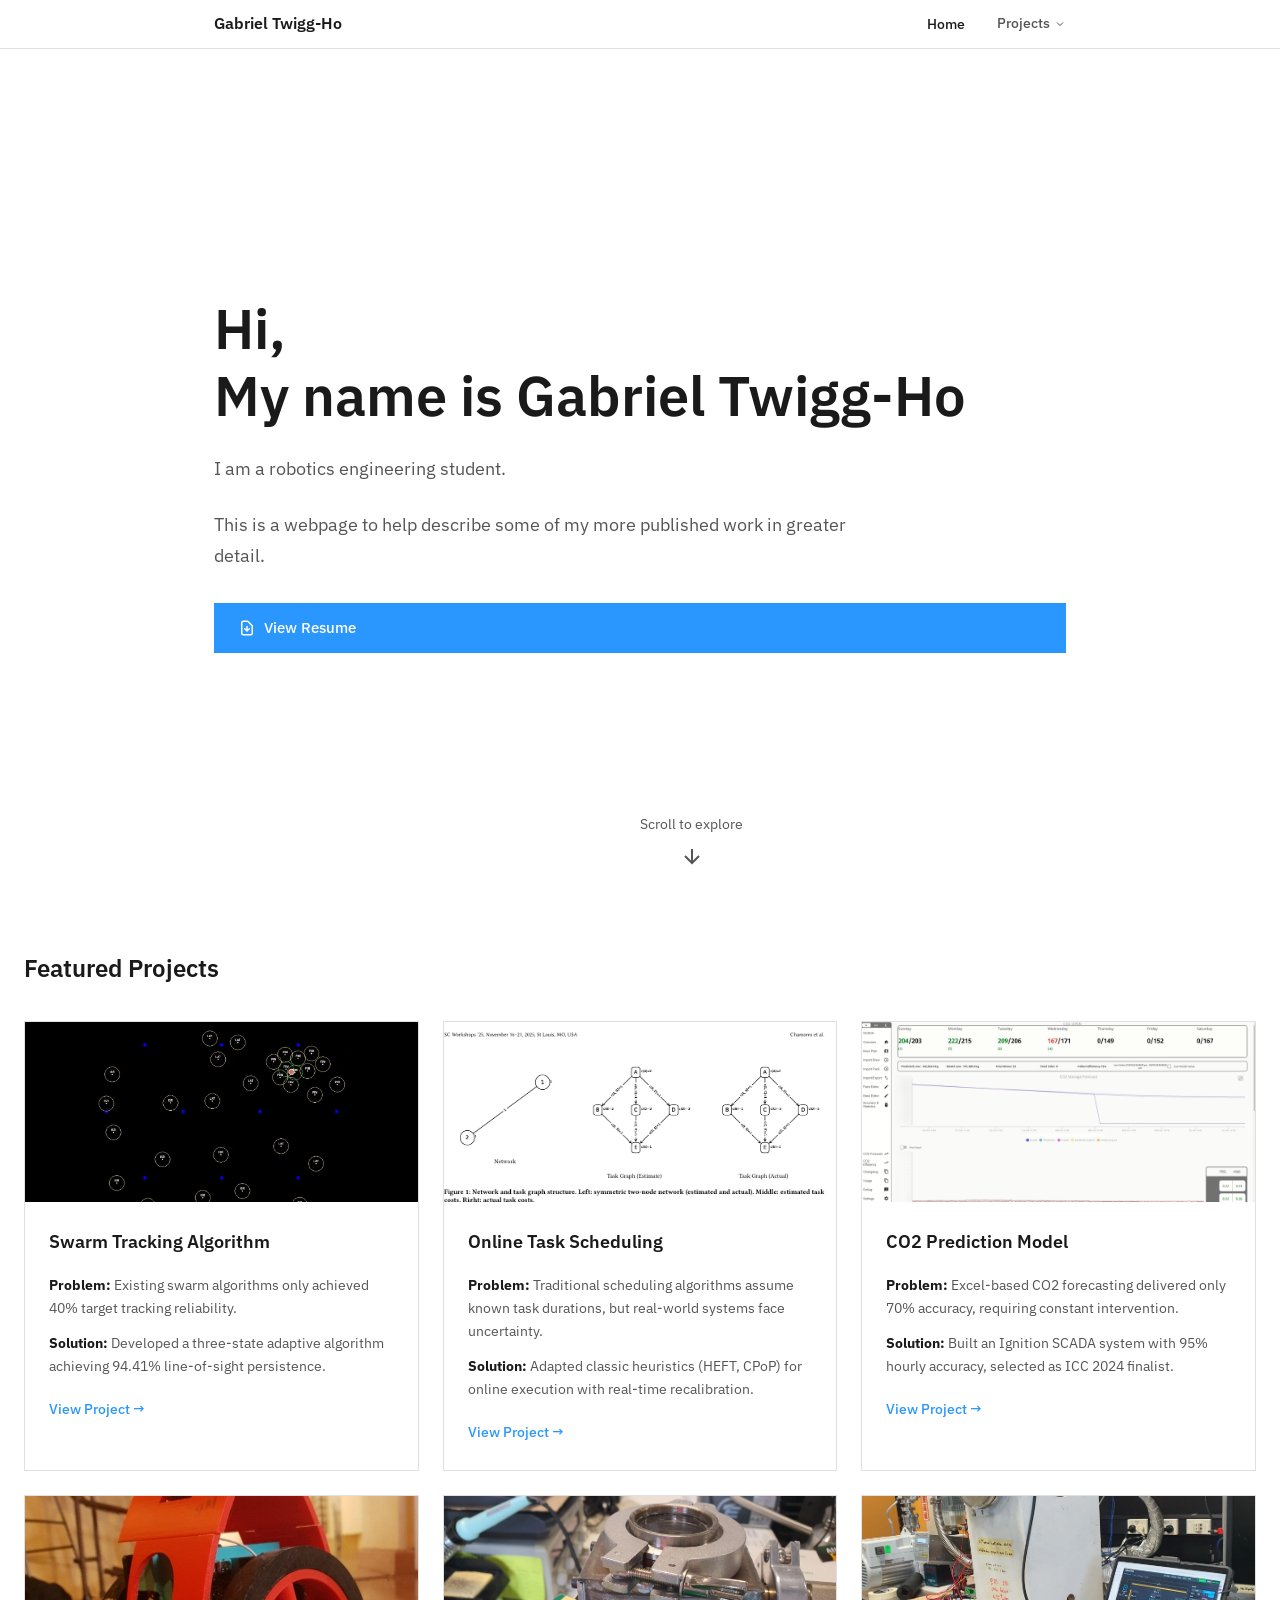
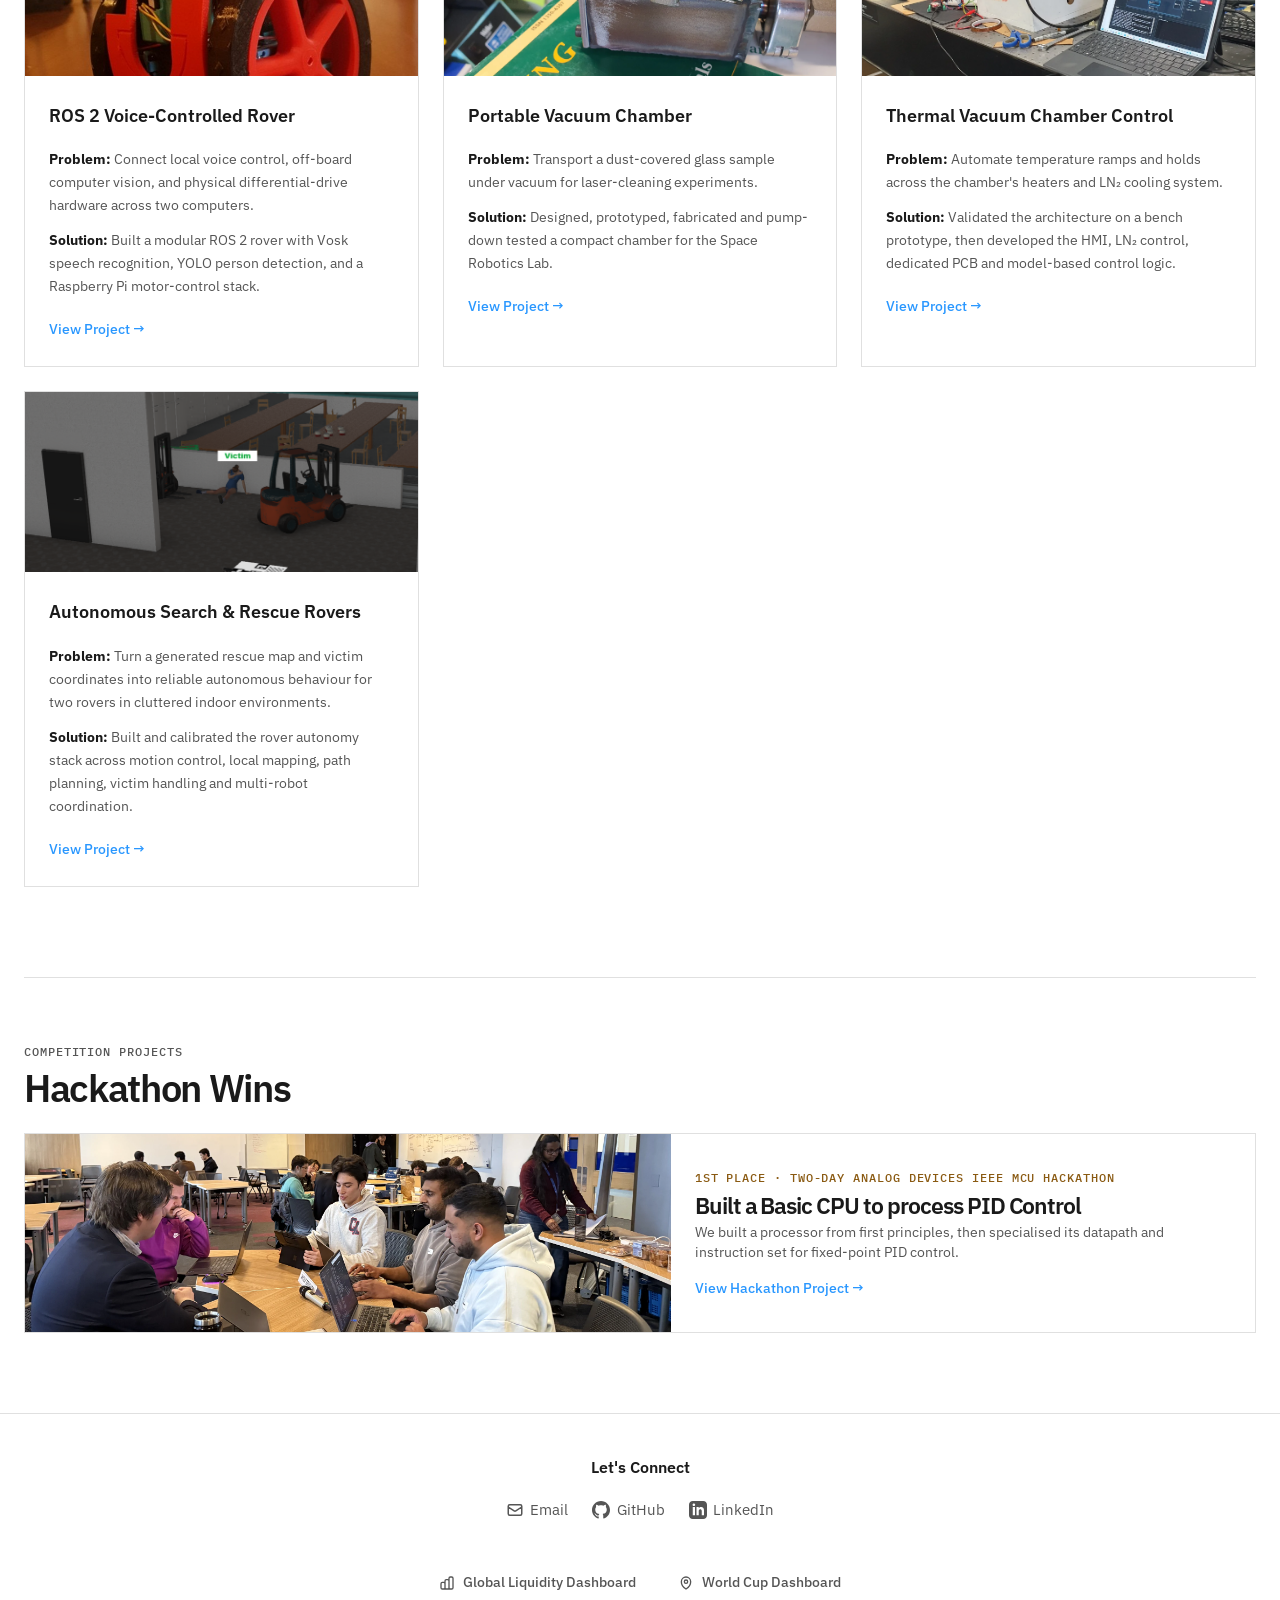
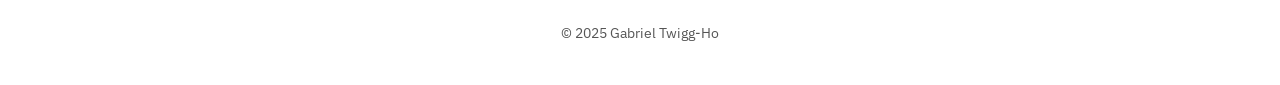
==== commit 76e0b08f: "Update SAR competition demo and SLAM-lite description" ====
--- a/index.html
+++ b/index.html
@@ -1493,8 +1493,8 @@
                         </div>
                         <div class="sar-objective-layout">
                             <figure class="sar-framed-media sar-objective-media project-media">
-                                <img src="Pictures/SAR/competition-world-topdown.png" alt="Top-down view of the small Webots competition world, showing rooms, furniture and victim locations" loading="lazy" decoding="async">
-                                <figcaption class="project-caption">Top-down view of the small Webots competition world.</figcaption>
+                                <img src="Pictures/SAR/small_world.gif" alt="Autonomous rovers navigating the small Webots competition world" loading="lazy" decoding="async">
+                                <figcaption class="project-caption">Autonomous rover run in the small Webots competition world.</figcaption>
                             </figure>
                             <ol class="sar-objective-flow" role="list" aria-label="Competition workflow">
                                 <li><span>Drone footage</span><span class="sar-flow-arrow" aria-hidden="true">→</span></li>
@@ -1551,7 +1551,7 @@
                                 <div class="sar-stage-copy">
                                     <span>02 · Expanded autonomy</span>
                                     <h3>Local mapping, planning and perception</h3>
-                                    <p>I expanded the system with “SLAM-lite” local mapping from LiDAR, depth and IR, plus obstacle awareness and path planning. RGB identified potential victims while depth supported distance checks, close-together victims and already-found cases.</p>
+                                    <p>I expanded the system with “SLAM-lite” (essentially slam but with no sensor fusion to correct odom) local mapping from LiDAR, depth and IR, plus obstacle awareness and path planning. RGB identified potential victims while depth supported distance checks, close-together victims and already-found cases.</p>
                                     <p class="sar-stage-chain">Local mapping → Obstacle awareness → Planning → Victim handling</p>
                                 </div>
                             </article>
